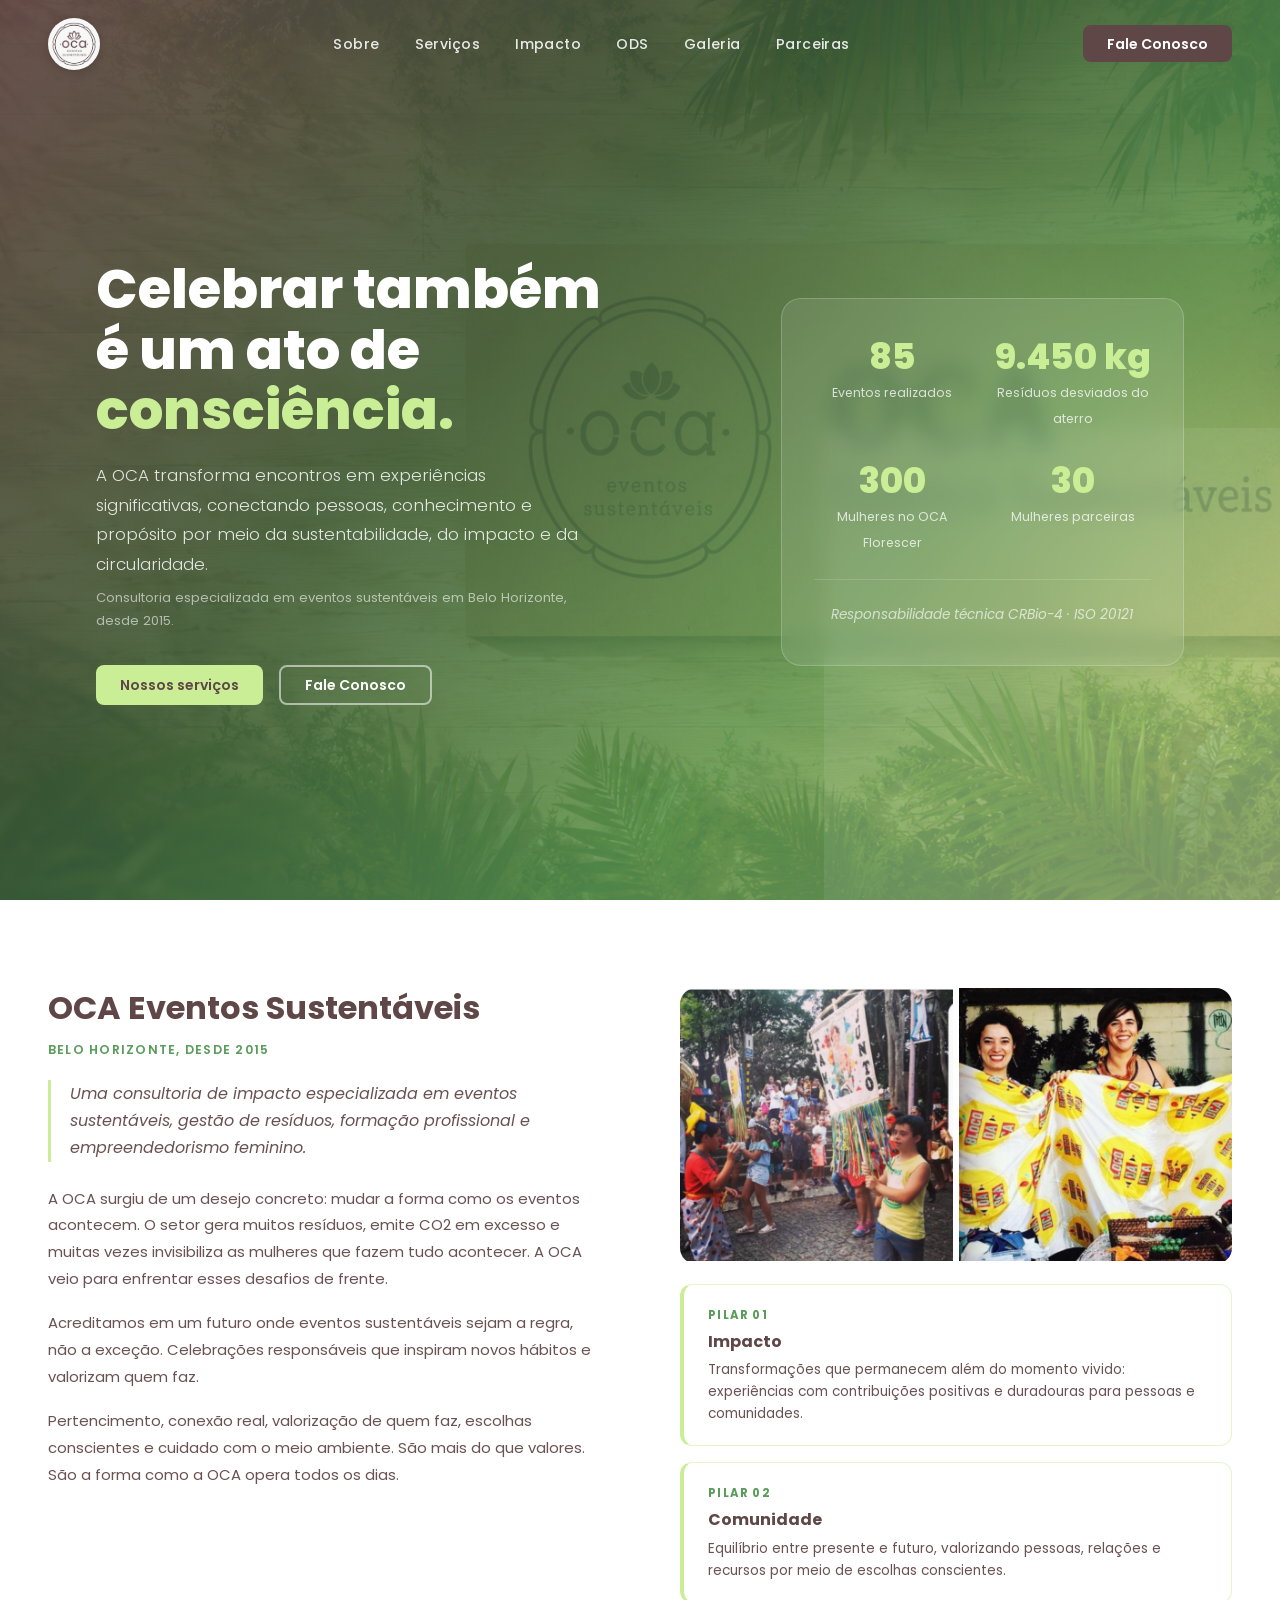
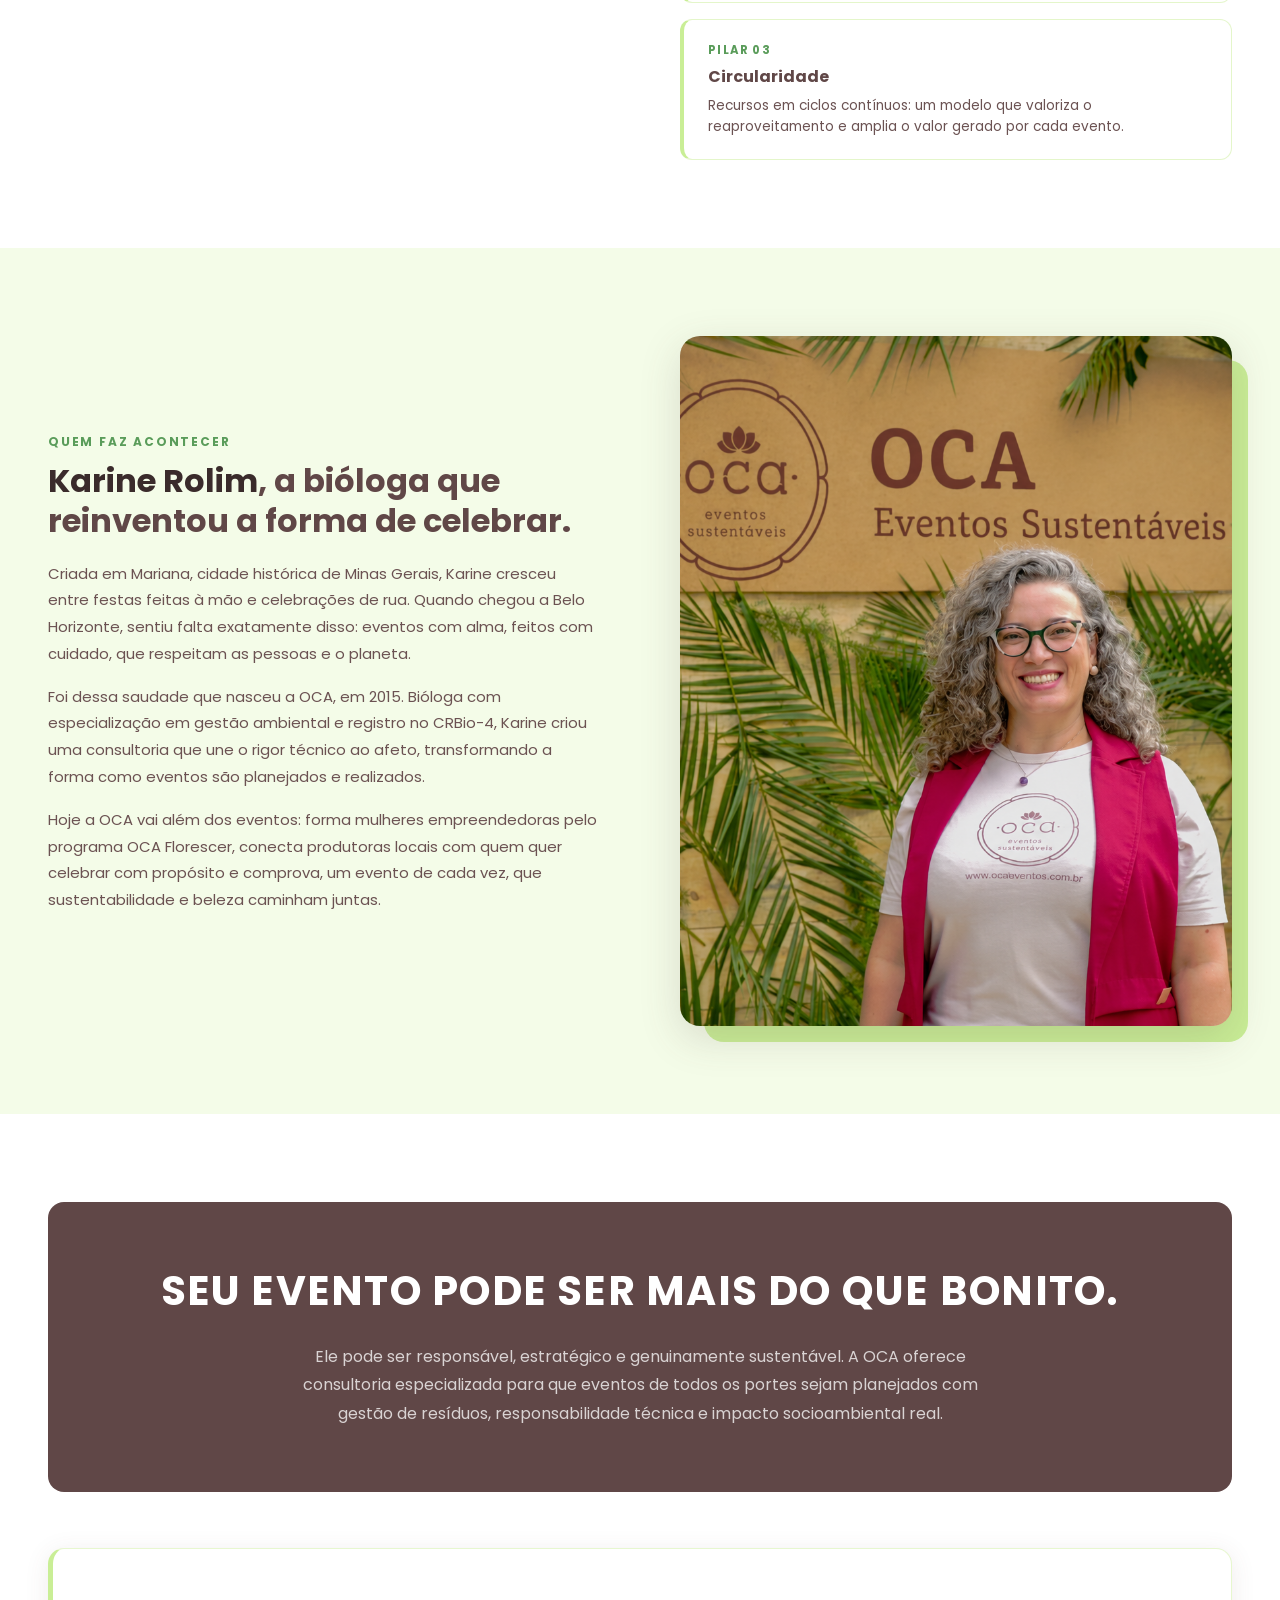
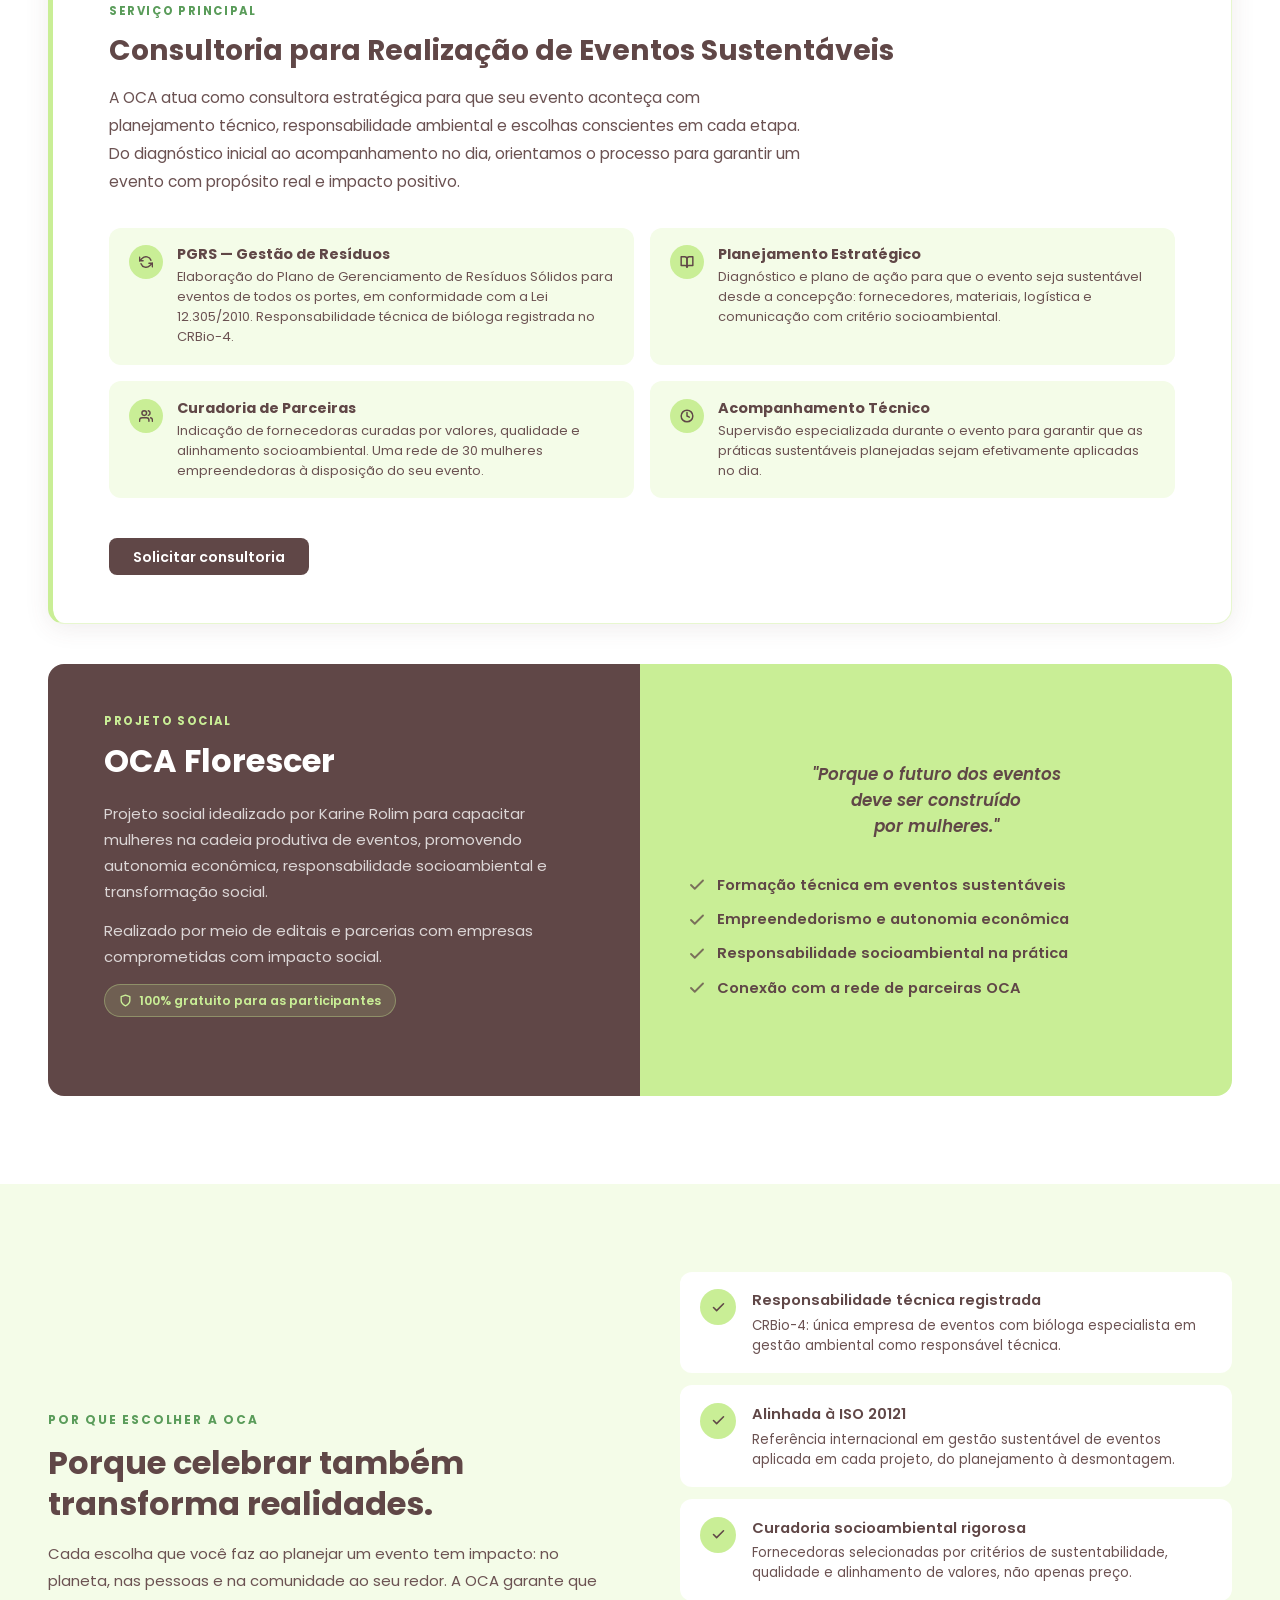
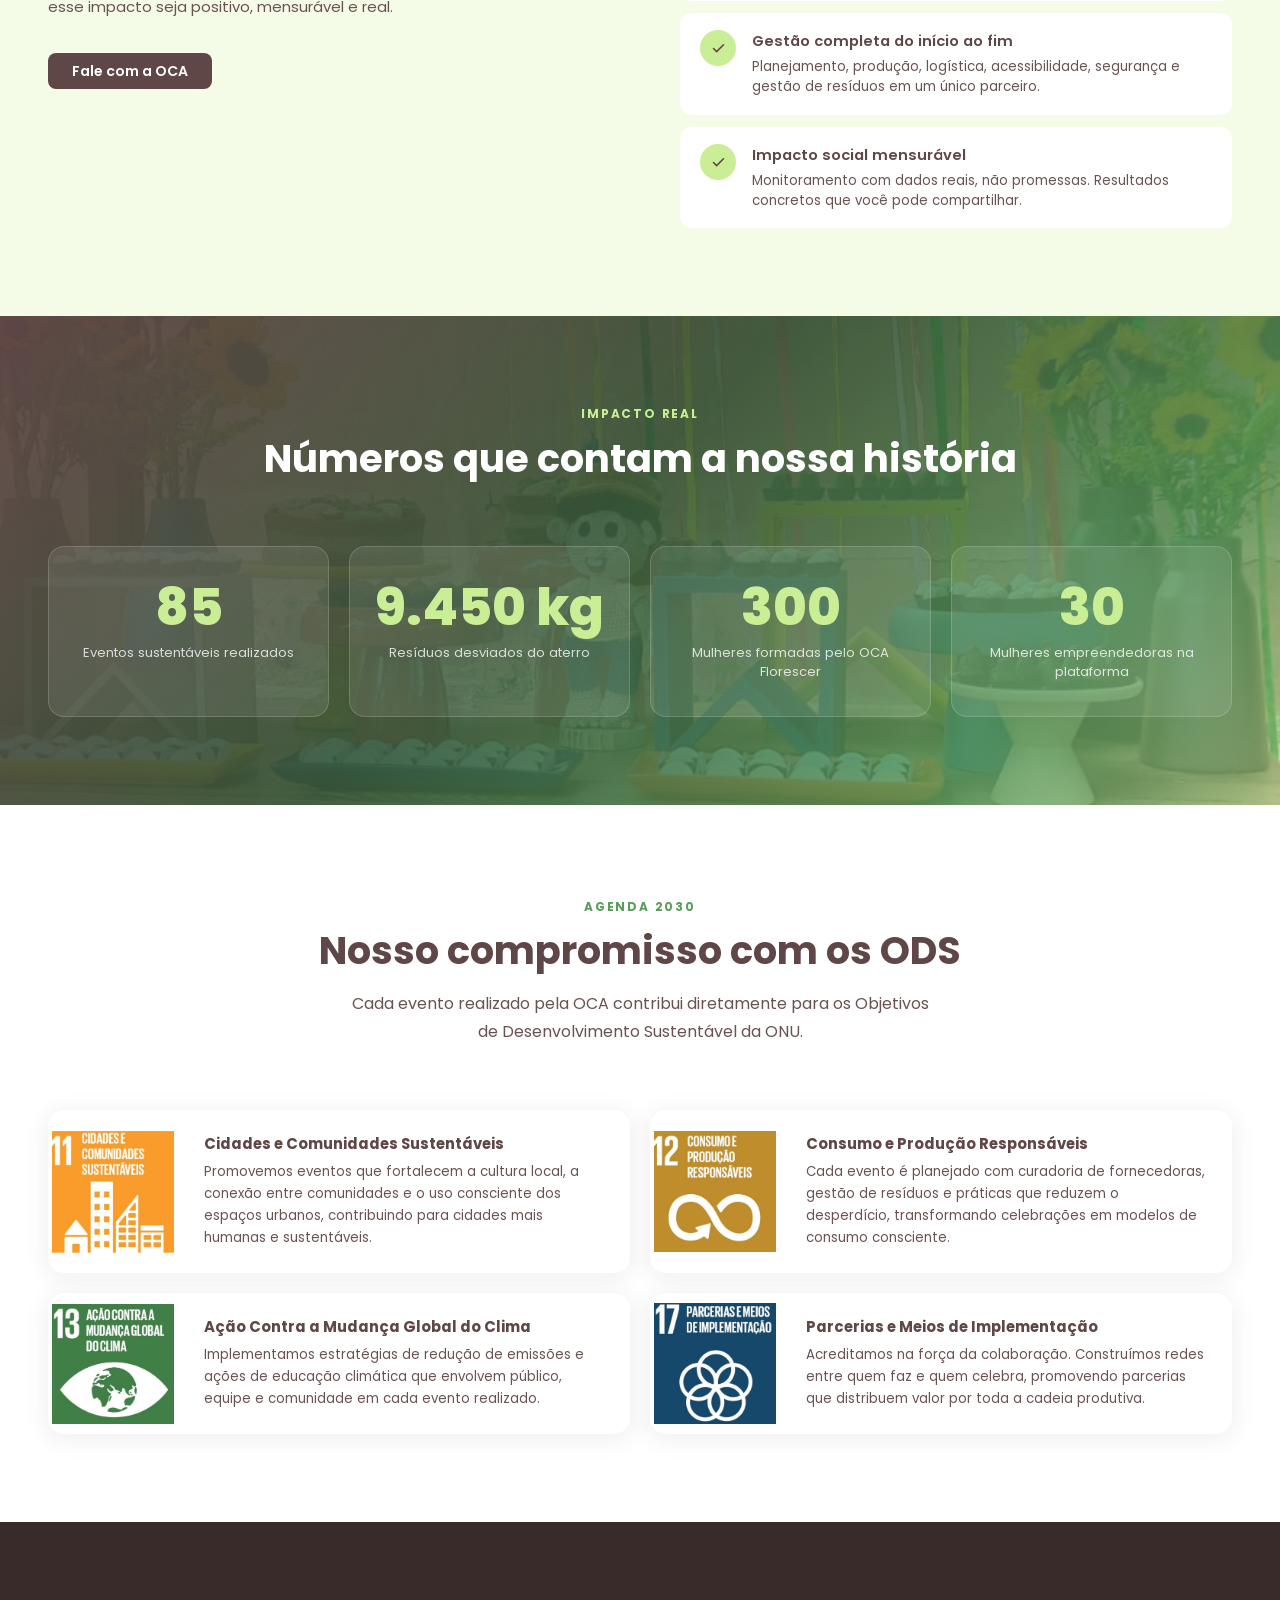
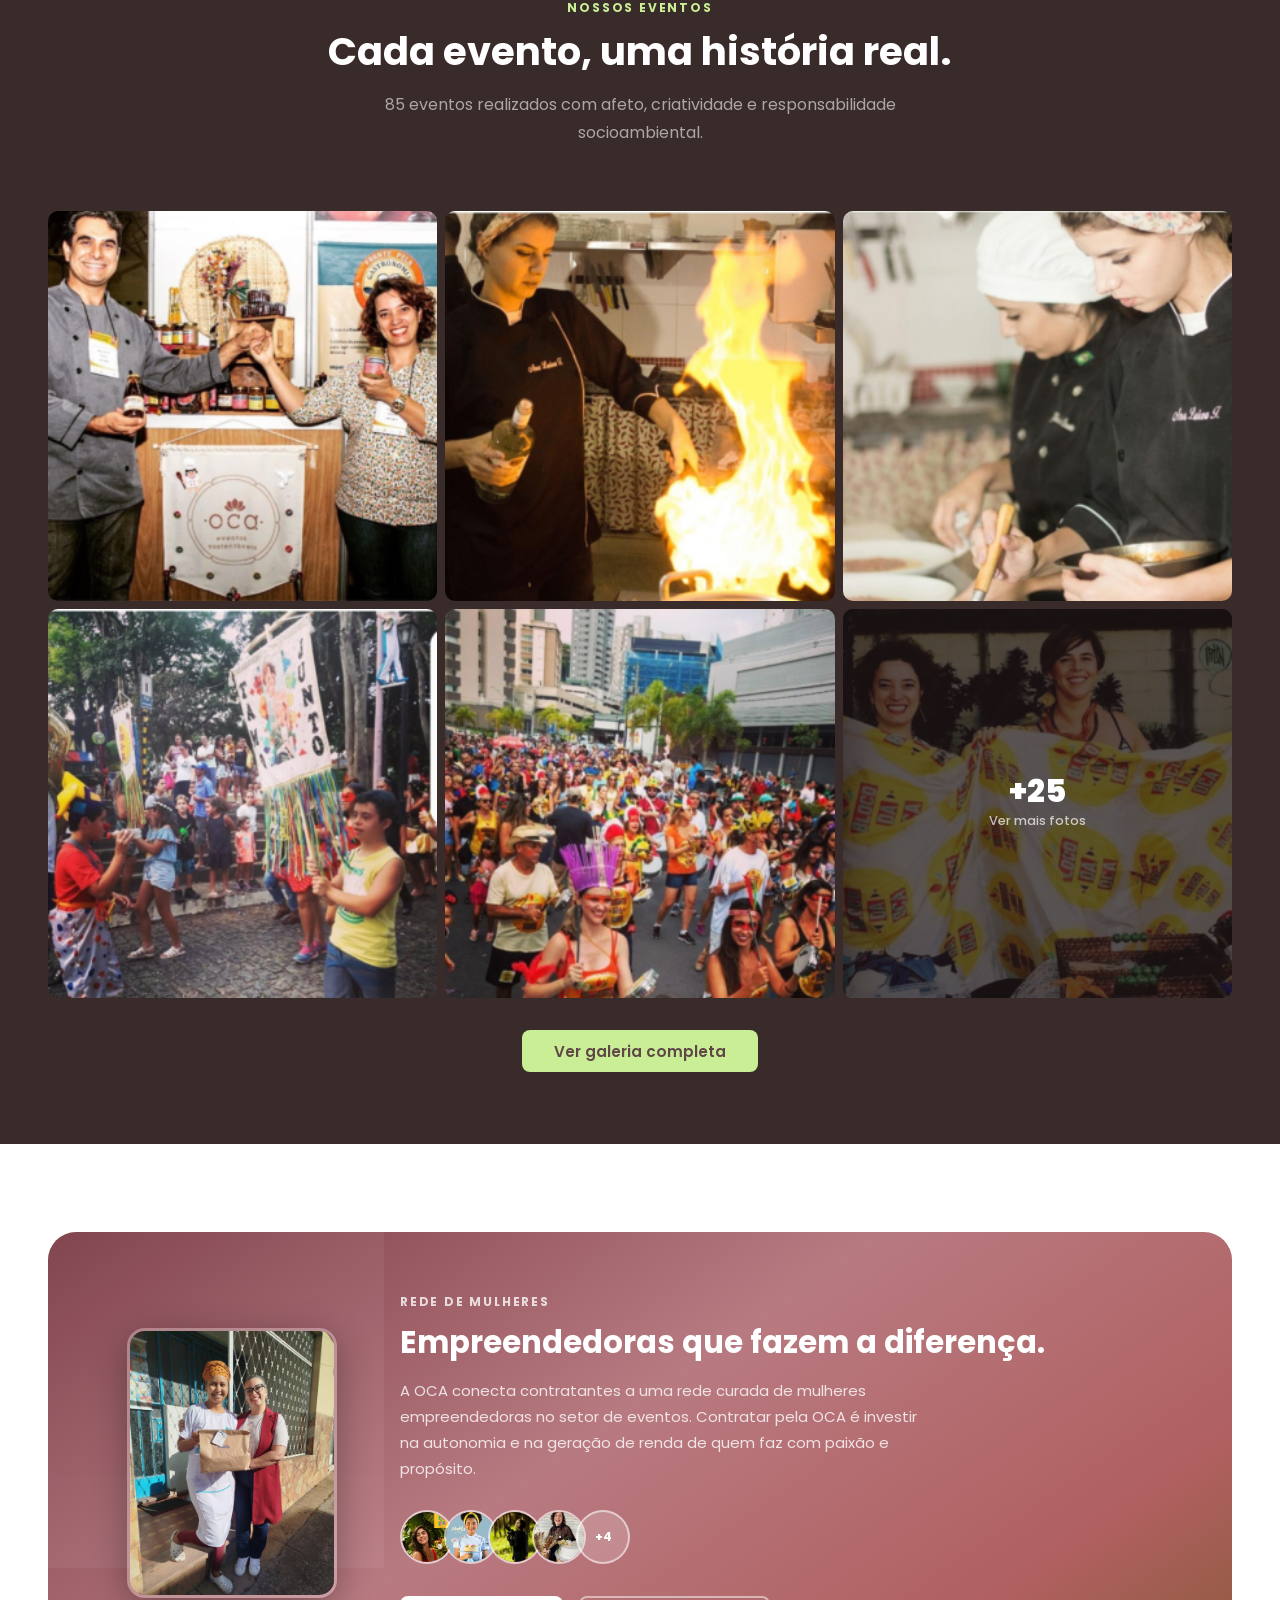
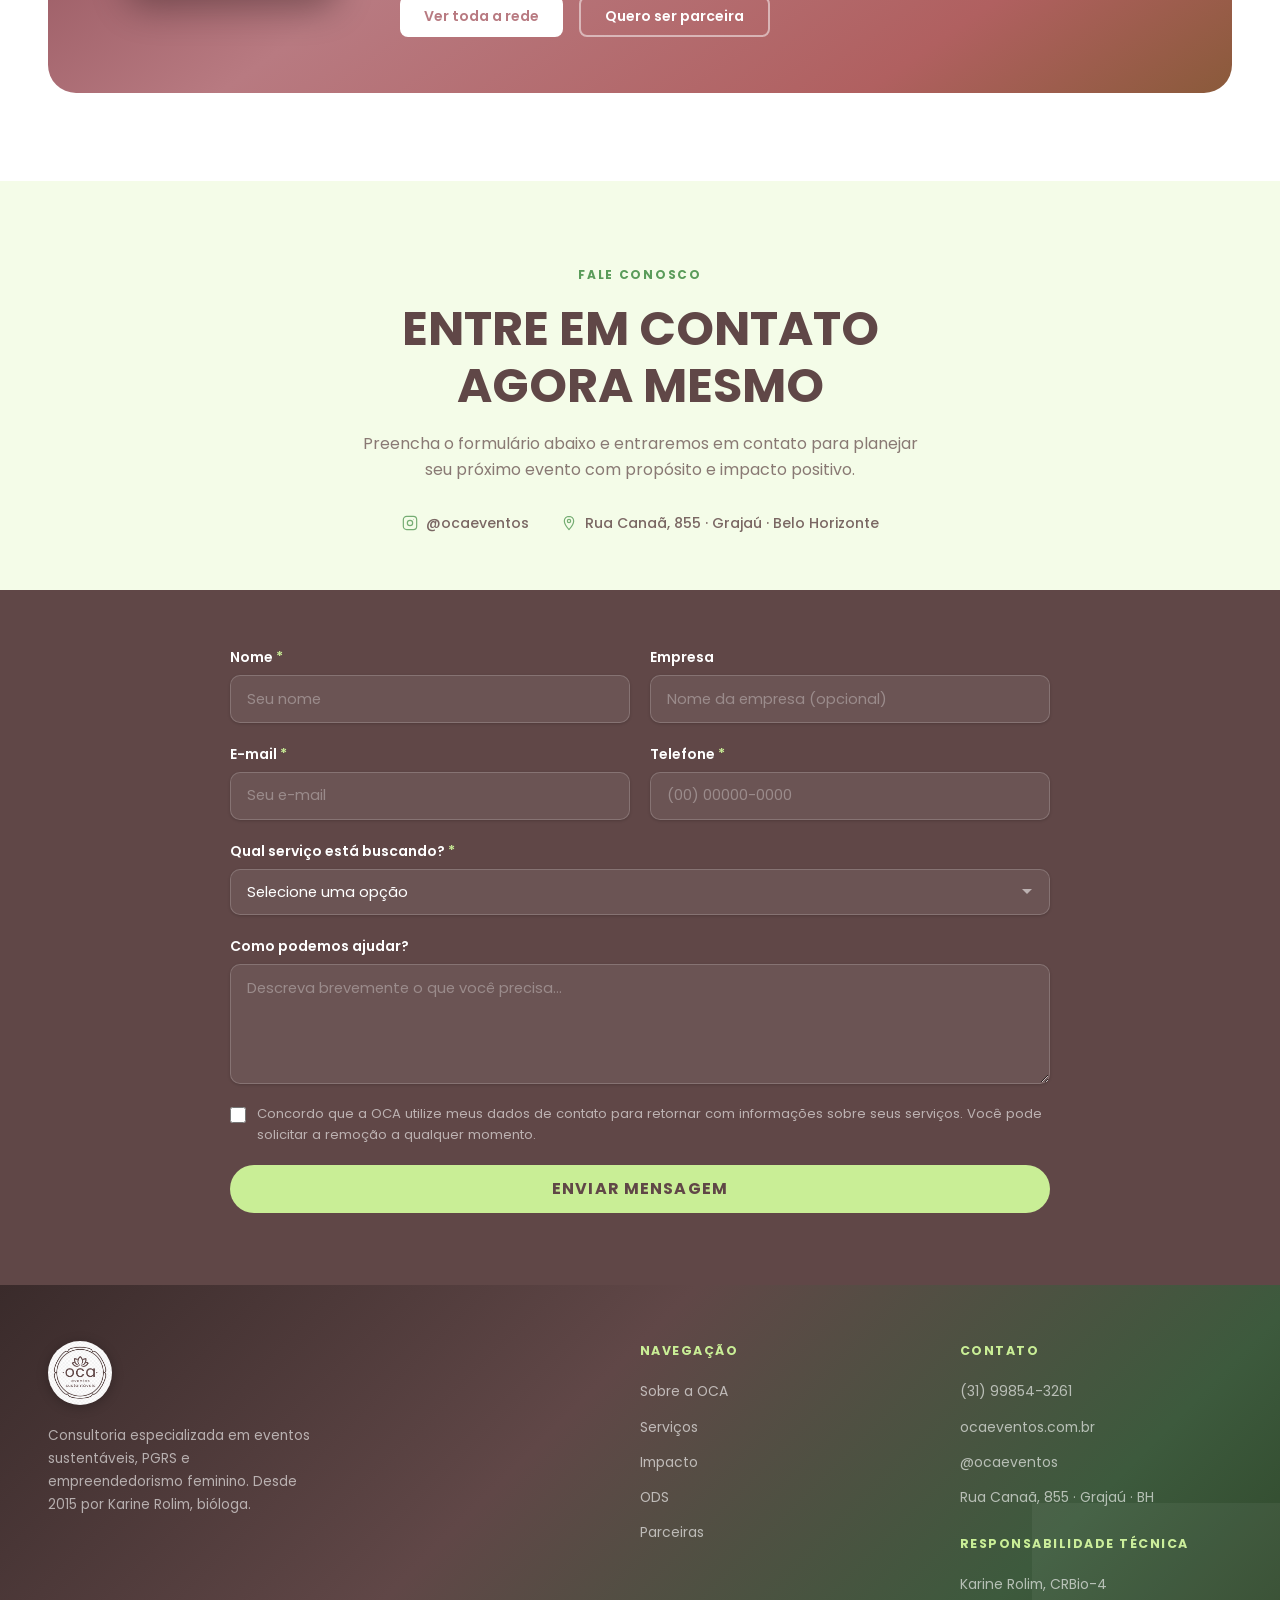
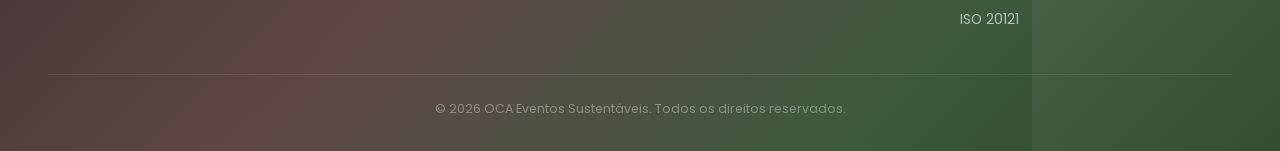
==== index.html @ 05719f76 "Reposicionamento: Karine como consultora, ajustes de conteudo e visual Hero: nova imagem de fundo. T" ====
﻿<!DOCTYPE html>
<html lang="pt-BR">
<head>
    <meta charset="UTF-8">
    <meta name="viewport" content="width=device-width, initial-scale=1.0">
    <title>OCA Eventos Sustentáveis | Celebrar com Propósito</title>
    <link rel="icon" type="image/svg+xml" href="identidade/favicon.svg">
    <meta name="description" content="A OCA Eventos Sustentáveis transforma encontros em experiências significativas, conectando pessoas, conhecimento e propósito com responsabilidade socioambiental. Desde 2015 em Belo Horizonte.">
    <meta property="og:title" content="OCA Eventos Sustentáveis">
    <meta property="og:description" content="Gestão e organização de eventos sustentáveis, PGRS e empreendedorismo feminino. Desde 2015 por Karine Rolim, bióloga.">
    <meta property="og:image" content="identidade/logo.png">
    <link rel="preconnect" href="https://fonts.googleapis.com">
    <link rel="preconnect" href="https://fonts.gstatic.com" crossorigin>
    <link href="https://fonts.googleapis.com/css2?family=Poppins:wght@300;400;500;600;700;800&display=swap" rel="stylesheet">
    <style>
        *, *::before, *::after { box-sizing: border-box; margin: 0; padding: 0; }

        :root {
            --green:      #C9EE96;
            --green-mid:  #5a9c5a;
            --green-dark: #3a5a3a;
            --brown:      #604747;
            --brown-dark: #3a2b2b;
            --rose:       #B87A81;
            --white:      #FFFFFF;
            --light-bg:   #f4fce8;
            --text:       #2d1f1f;
            --text-muted: #6b5252;
            --font:       'Poppins', sans-serif;
            --radius:     16px;
            --shadow:     0 4px 24px rgba(96, 71, 71, 0.10);
            --shadow-lg:  0 12px 40px rgba(96, 71, 71, 0.18);
            --transition: 0.3s ease;
        }

        html { scroll-behavior: smooth; }

        body {
            font-family: var(--font);
            color: var(--text);
            background: var(--white);
            line-height: 1.6;
            overflow-x: hidden;
        }

        img { max-width: 100%; display: block; }

        /* NAVBAR */
        .navbar {
            position: fixed;
            top: 0; left: 0; right: 0;
            z-index: 1000;
            display: flex;
            align-items: center;
            justify-content: space-between;
            padding: 1.1rem 3rem;
            transition: background var(--transition), box-shadow var(--transition), padding var(--transition);
        }

        .navbar.scrolled {
            background: var(--white);
            box-shadow: 0 2px 20px rgba(96, 71, 71, 0.12);
            padding: 0.75rem 3rem;
        }

        .navbar__logo {
            overflow: hidden;
            border-radius: 50%;
            width: 52px;
            height: 52px;
            flex-shrink: 0;
            box-shadow: 0 2px 12px rgba(0,0,0,0.18);
        }

        .navbar__logo img {
            height: 52px;
            width: 52px;
            object-fit: contain;
            transform: scale(1.28) translateY(2px);
            transform-origin: center center;
            display: block;
        }

        .navbar__links {
            display: flex;
            gap: 2.2rem;
            list-style: none;
        }

        .navbar__links a {
            text-decoration: none;
            font-weight: 500;
            font-size: 0.88rem;
            letter-spacing: 0.03em;
            transition: color var(--transition);
        }

        .navbar:not(.scrolled) .navbar__links a { color: rgba(255,255,255,0.88); }
        .navbar.scrolled .navbar__links a { color: var(--brown); }
        .navbar:not(.scrolled) .navbar__links a:hover { color: var(--green) !important; }
        .navbar.scrolled .navbar__links a:hover { color: var(--brown-dark) !important; }

        /* BUTTONS */
        .btn {
            display: inline-flex;
            align-items: center;
            justify-content: center;
            gap: 0.5rem;
            padding: 0.7rem 1.5rem;
            border-radius: 8px;
            font-family: var(--font);
            font-weight: 600;
            font-size: 0.88rem;
            cursor: pointer;
            text-decoration: none;
            border: none;
            transition: all var(--transition);
            line-height: 1;
            white-space: nowrap;
        }

        .btn--primary {
            background: var(--brown);
            color: var(--white);
        }
        .btn--primary:hover {
            background: #4a3535;
            transform: translateY(-2px);
            box-shadow: 0 6px 20px rgba(96, 71, 71, 0.35);
        }

        .btn--green {
            background: var(--green);
            color: var(--brown);
        }
        .btn--green:hover {
            background: #b5da80;
            transform: translateY(-2px);
            box-shadow: 0 6px 20px rgba(201, 238, 150, 0.5);
        }

        .btn--outline-white {
            background: transparent;
            color: var(--white);
            border: 2px solid rgba(255,255,255,0.55);
        }
        .btn--outline-white:hover {
            background: rgba(255,255,255,0.12);
            border-color: var(--white);
        }

        /* MOBILE MENU */
        .navbar__burger {
            display: none;
            flex-direction: column;
            gap: 5px;
            cursor: pointer;
            padding: 4px;
            background: none;
            border: none;
        }
        .navbar__burger span {
            display: block;
            width: 26px;
            height: 2px;
            border-radius: 2px;
            transition: all var(--transition);
        }
        .navbar:not(.scrolled) .navbar__burger span { background: var(--white); }
        .navbar.scrolled .navbar__burger span { background: var(--brown); }
        .navbar__burger.active span:nth-child(1) { transform: rotate(45deg) translate(5px, 5px); }
        .navbar__burger.active span:nth-child(2) { opacity: 0; width: 0; }
        .navbar__burger.active span:nth-child(3) { transform: rotate(-45deg) translate(5px, -5px); }

        .navbar__mobile {
            display: none;
            position: fixed;
            top: 70px; left: 0; right: 0;
            background: var(--white);
            padding: 1.5rem 2rem 2rem;
            box-shadow: 0 8px 30px rgba(0,0,0,0.1);
            flex-direction: column;
            gap: 0;
            z-index: 999;
        }
        .navbar__mobile.open { display: flex; }
        .navbar__mobile a {
            text-decoration: none;
            color: var(--brown);
            font-weight: 500;
            font-size: 1rem;
            padding: 0.9rem 0;
            border-bottom: 1px solid rgba(96,71,71,0.08);
        }
        .navbar__mobile .btn { margin-top: 1rem; text-align: center; justify-content: center; }
        .navbar__mobile .btn--primary { color: var(--white); }

        /* HERO */
        #home {
            min-height: 100vh;
            background: #604747 url("identidade/fundo site.png") center/cover no-repeat;
            display: flex;
            align-items: center;
            position: relative;
            overflow: hidden;
        }

        #home::before {
            content: '';
            position: absolute;
            inset: 0;
            background: linear-gradient(135deg, rgba(96,71,71,0.94) 0%, rgba(58,90,58,0.88) 38%, rgba(90,156,90,0.80) 68%, rgba(201,238,150,0.60) 100%);
            z-index: 0;
        }

        #home::after {
            content: '';
            position: absolute;
            bottom: -3rem;
            right: -4rem;
            width: 520px;
            height: 520px;
            background: url("identidade/lotus.png") center/contain no-repeat;
            filter: brightness(10);
            opacity: 0.07;
            z-index: 1;
            pointer-events: none;
        }

        .hero__inner {
            position: relative;
            z-index: 2;
            max-width: 1200px;
            margin: 0 auto;
            padding: 9rem 3rem 5rem;
            display: grid;
            grid-template-columns: 1.2fr 0.8fr;
            gap: 5rem;
            align-items: center;
            width: 100%;
        }

        .hero__text h1 {
            font-size: clamp(2.2rem, 4.5vw, 3.4rem);
            font-weight: 800;
            color: var(--white);
            line-height: 1.12;
            margin-bottom: 1.25rem;
        }

        .hero__text h1 em {
            color: var(--green);
            font-style: normal;
            display: inline-block;
        }

        .hero__text > p {
            font-size: 1.05rem;
            color: rgba(255,255,255,0.84);
            margin-bottom: 0.5rem;
            font-weight: 300;
            line-height: 1.75;
            max-width: 500px;
        }

        .hero__text .hero__desde {
            font-size: 0.82rem;
            color: rgba(255,255,255,0.58);
            margin-bottom: 2rem;
            font-weight: 400;
        }

        .hero__buttons {
            display: flex;
            gap: 1rem;
            flex-wrap: wrap;
        }

        .hero__card {
            background: rgba(255,255,255,0.10);
            border: 1px solid rgba(255,255,255,0.20);
            border-radius: 20px;
            padding: 2.5rem 2rem;
            backdrop-filter: blur(10px);
        }

        .hero__stats {
            display: grid;
            grid-template-columns: 1fr 1fr;
            gap: 2rem 1.5rem;
        }

        .hero__stat { text-align: center; }
        .hero__stat strong {
            display: block;
            font-size: 2.2rem;
            font-weight: 800;
            color: var(--green);
            line-height: 1;
            margin-bottom: 0.35rem;
        }
        .hero__stat span {
            font-size: 0.78rem;
            color: rgba(255,255,255,0.75);
            font-weight: 400;
            line-height: 1.4;
        }

        .hero__divider {
            border: none;
            border-top: 1px solid rgba(255,255,255,0.15);
            margin: 1.5rem 0;
        }

        .hero__tagline {
            font-size: 0.85rem;
            color: rgba(255,255,255,0.65);
            text-align: center;
            font-style: italic;
        }

        /* HERO — animação de entrada */
        @keyframes wordReveal {
            from { filter: blur(10px); opacity: 0; transform: translateY(18px); }
            to   { filter: blur(0);   opacity: 1; transform: translateY(0);    }
        }
        @keyframes heroFadeUp {
            from { opacity: 0; transform: translateY(14px); }
            to   { opacity: 1; transform: translateY(0);    }
        }

        .hw {
            display: inline-block;
            animation: wordReveal 0.55s cubic-bezier(0.16, 1, 0.3, 1) both;
            animation-delay: calc(var(--d, 0) * 0.13s);
        }

        .hero__text > p      { animation: heroFadeUp 0.6s ease both; }
        .hero__text > p:nth-of-type(1) { animation-delay: 1.1s; }
        .hero__text > p:nth-of-type(2) { animation-delay: 1.22s; }
        .hero__buttons       { animation: heroFadeUp 0.6s ease both; animation-delay: 1.38s; }
        .hero__card          { animation: heroFadeUp 0.7s ease both; animation-delay: 0.45s; }

        /* Word cycle */
        .word-cycle {
            position: relative;
            overflow: hidden;
            vertical-align: bottom;
            transition: width 0.4s cubic-bezier(0.16, 1, 0.3, 1);
        }
        .wc-sizer {
            display: inline-block;
            visibility: hidden;
            white-space: nowrap;
            pointer-events: none;
        }
        .wc-word {
            position: absolute;
            top: 0; left: 0;
            white-space: nowrap;
            transform: translateY(110%);
            opacity: 0;
            will-change: transform, opacity;
            transition: transform 0.35s cubic-bezier(0.16, 1, 0.3, 1),
                        opacity 0.25s ease;
        }
        .wc-word.is-active {
            transform: translateY(0);
            opacity: 1;
        }
        .wc-word.is-exit {
            transform: translateY(-110%);
            opacity: 0;
        }

        @media (prefers-reduced-motion: reduce) {
            .hw, .hero__text > p, .hero__buttons, .hero__card {
                animation: none; opacity: 1; filter: none; transform: none;
            }
            .wc-word { transition: none; }
        }

        /* SECTION BASE */
        section { padding: 5.5rem 3rem; }

        .container {
            max-width: 1200px;
            margin: 0 auto;
        }

        .section__header {
            text-align: center;
            margin-bottom: 4rem;
        }

        .section__eyebrow {
            display: inline-block;
            font-size: 0.75rem;
            font-weight: 700;
            letter-spacing: 0.15em;
            text-transform: uppercase;
            color: var(--green-mid);
            margin-bottom: 0.75rem;
        }

        .section__title {
            font-size: clamp(1.75rem, 3vw, 2.5rem);
            font-weight: 700;
            color: var(--brown);
            line-height: 1.2;
            margin-bottom: 1rem;
        }

        .section__subtitle {
            font-size: 1rem;
            color: var(--text-muted);
            max-width: 580px;
            margin: 0 auto;
            line-height: 1.75;
        }

        /* SOBRE */
        #sobre { background: var(--white); }

        .sobre__grid {
            display: grid;
            grid-template-columns: 1fr 1fr;
            gap: 5rem;
            align-items: start;
        }

        .sobre__text h2 {
            font-size: clamp(1.6rem, 2.5vw, 2rem);
            font-weight: 700;
            color: var(--brown);
            margin-bottom: 0.5rem;
            line-height: 1.25;
        }

        .sobre__text .desde {
            display: inline-block;
            font-size: 0.78rem;
            font-weight: 600;
            letter-spacing: 0.1em;
            text-transform: uppercase;
            color: var(--green-mid);
            margin-bottom: 1.25rem;
        }

        .sobre__text .tagline {
            font-size: 1rem;
            font-style: italic;
            color: var(--text-muted);
            margin-bottom: 1.5rem;
            padding-left: 1.2rem;
            border-left: 3px solid var(--green);
            line-height: 1.7;
        }

        .sobre__text p {
            font-size: 0.93rem;
            color: var(--text-muted);
            line-height: 1.8;
            margin-bottom: 1.1rem;
        }

        .sobre__text p:last-child { margin-bottom: 0; }

        .sobre__right {
            display: flex;
            flex-direction: column;
            gap: 1.25rem;
        }

        .sobre__mosaic {
            display: grid;
            grid-template-columns: 1fr 1fr;
            grid-template-rows: 1fr 1fr;
            gap: 6px;
            border-radius: var(--radius);
            overflow: hidden;
            aspect-ratio: 2 / 1;
        }

        .sobre__mosaic img {
            width: 100%;
            height: 100%;
            object-fit: cover;
            display: block;
            transition: transform 0.4s ease;
        }

        .sobre__mosaic img:hover { transform: scale(1.06); }

        .pillars {
            display: flex;
            flex-direction: column;
            gap: 1rem;
        }

        .pillar {
            border: 1px solid rgba(201, 238, 150, 0.5);
            border-left: 4px solid var(--green);
            border-radius: 12px;
            padding: 1.3rem 1.5rem;
            transition: all var(--transition);
            background: var(--white);
        }

        .pillar:hover {
            border-left-color: var(--brown);
            box-shadow: var(--shadow);
            transform: translateX(6px);
        }

        .pillar__label {
            font-size: 0.72rem;
            font-weight: 700;
            letter-spacing: 0.12em;
            text-transform: uppercase;
            color: var(--green-mid);
            margin-bottom: 0.3rem;
        }

        .pillar h4 {
            font-size: 1rem;
            font-weight: 700;
            color: var(--brown);
            margin-bottom: 0.3rem;
        }

        .pillar p {
            font-size: 0.85rem;
            color: var(--text-muted);
            line-height: 1.6;
            margin: 0;
        }

        /* KARINE */
        #karine { background: var(--light-bg); }

        .karine__grid {
            display: grid;
            grid-template-columns: 1fr 1fr;
            gap: 5rem;
            align-items: center;
        }

        .karine__text .section__eyebrow { display: block; text-align: left; margin-bottom: 0.6rem; }

        .karine__text h2 {
            font-size: clamp(1.6rem, 2.5vw, 2rem);
            font-weight: 700;
            color: var(--brown);
            margin-bottom: 1.25rem;
            line-height: 1.25;
        }

        /* Nome animado */
        .karine-name {
            position: relative;
            display: inline-block;
            color: var(--brown-dark);
            white-space: nowrap;
        }
        .karine-name__underline {
            position: absolute;
            bottom: -6px;
            left: 0;
            width: 100%;
            height: 16px;
            color: var(--green-mid);
            overflow: visible;
            pointer-events: none;
        }
        .karine-name__path {
            stroke-dasharray: 320;
            stroke-dashoffset: 320;
            transition: stroke-dashoffset 2.2s ease-in-out;
        }
        .karine-name__path.is-drawn {
            stroke-dashoffset: 0;
        }
        @supports (d: path("M0,0")) {
            .karine-name:hover .karine-name__path {
                d: path("M 0,10 Q 75,20 150,10 Q 225,0 300,10");
                transition: stroke-dashoffset 1.5s ease-in-out, d 0.7s ease;
            }
        }

        .karine__text p {
            font-size: 0.93rem;
            color: var(--text-muted);
            line-height: 1.8;
            margin-bottom: 1rem;
        }

        .karine__badges {
            display: flex;
            flex-wrap: wrap;
            gap: 0.5rem;
            margin-top: 1.5rem;
        }

        .karine__badge {
            background: var(--white);
            border: 1px solid rgba(96,71,71,0.15);
            color: var(--brown);
            padding: 0.4rem 1rem;
            border-radius: 50px;
            font-size: 0.8rem;
            font-weight: 600;
        }

        .karine__photo-wrap {
            position: relative;
        }

        .karine__photo-wrap::before {
            content: '';
            position: absolute;
            top: 1.5rem;
            left: 1.5rem;
            right: -1rem;
            bottom: -1rem;
            background: var(--green);
            border-radius: 20px;
            z-index: 0;
        }

        .karine__photo-wrap img {
            position: relative;
            z-index: 1;
            border-radius: 20px;
            width: 100%;
            object-fit: cover;
            aspect-ratio: 4/5;
            box-shadow: var(--shadow-lg);
        }

        /* SERVIÇOS */
        #servicos { background: var(--white); }

        .servicos__challenge {
            background: var(--brown);
            border-radius: var(--radius);
            padding: 4rem 3.5rem;
            text-align: center;
            margin-bottom: 3.5rem;
        }
        .servicos__challenge h2 {
            font-size: clamp(1.8rem, 3.2vw, 2.6rem);
            font-weight: 700;
            color: var(--white);
            text-transform: uppercase;
            letter-spacing: 0.03em;
            line-height: 1.2;
            margin-bottom: 1.75rem;
        }
        .servicos__challenge p {
            font-size: 1rem;
            color: rgba(255,255,255,0.76);
            line-height: 1.78;
            max-width: 700px;
            margin: 0 auto 1rem;
        }
        .servicos__challenge p:last-child { margin-bottom: 0; }

        .cards-grid {
            display: grid;
            grid-template-columns: repeat(3, 1fr);
            gap: 1.5rem;
        }

        .card {
            background: var(--white);
            border-radius: var(--radius);
            box-shadow: var(--shadow);
            display: flex;
            flex-direction: column;
            transition: all var(--transition);
            overflow: hidden;
        }

        .card:hover {
            transform: translateY(-10px);
            box-shadow: var(--shadow-lg);
        }

        /* Wrapper da imagem com overlay */
        .card__img-wrap {
            position: relative;
            height: 200px;
            overflow: hidden;
            flex-shrink: 0;
        }

        .card__img-wrap::after {
            content: '';
            position: absolute;
            inset: 0;
            background: rgba(96,71,71,0.42);
            transition: opacity 0.55s ease;
            pointer-events: none;
            z-index: 1;
        }

        .card:hover .card__img-wrap::after { opacity: 0; }

        .card__img {
            width: 100%;
            height: 200px;
            object-fit: cover;
            display: block;
            flex-shrink: 0;
            filter: grayscale(10%);
            transition: transform 0.55s ease, filter 0.55s ease;
        }

        .card__img-wrap .card__img { height: 100%; }

        .card:hover .card__img { transform: scale(1.06); filter: grayscale(0%); }

        .card__body {
            padding: 1.75rem 2rem 2rem;
            display: flex;
            flex-direction: column;
            flex: 1;
        }

        .card__icon {
            width: 52px;
            height: 52px;
            background: var(--light-bg);
            border-radius: 50%;
            display: flex;
            align-items: center;
            justify-content: center;
            margin-bottom: 1.25rem;
        }

        .card__icon svg {
            width: 24px;
            height: 24px;
            stroke: var(--brown);
            fill: none;
        }

        .card h3 {
            font-size: 1.05rem;
            font-weight: 700;
            color: var(--brown);
            margin-bottom: 0.75rem;
            line-height: 1.3;
        }

        .card p {
            font-size: 0.88rem;
            color: var(--text-muted);
            line-height: 1.7;
            flex: 1;
            margin-bottom: 1.5rem;
        }

        /* OCA Florescer featured */
        .florescer-featured {
            margin-top: 2.25rem;
            border-radius: var(--radius);
            overflow: hidden;
            display: grid;
            grid-template-columns: 1fr 1fr;
        }

        .florescer-featured__text {
            background: var(--brown);
            padding: 3rem 3.5rem;
            display: flex;
            flex-direction: column;
            justify-content: center;
        }

        .florescer-featured__eyebrow {
            font-size: 0.72rem;
            font-weight: 700;
            letter-spacing: 0.14em;
            text-transform: uppercase;
            color: var(--green);
            margin-bottom: 0.75rem;
            display: block;
        }

        .florescer-featured__title {
            font-size: clamp(1.7rem, 2.5vw, 2.4rem);
            font-weight: 700;
            color: var(--white);
            line-height: 1.2;
            margin-bottom: 1.25rem;
        }

        .florescer-featured__desc {
            font-size: 0.93rem;
            color: rgba(255,255,255,0.78);
            line-height: 1.75;
            margin-bottom: 0.85rem;
        }

        .florescer-featured__badge {
            display: inline-flex;
            align-items: center;
            gap: 0.4rem;
            background: rgba(201,238,150,0.14);
            border: 1px solid rgba(201,238,150,0.35);
            color: var(--green);
            font-size: 0.78rem;
            font-weight: 600;
            padding: 0.35rem 0.9rem;
            border-radius: 50px;
            margin-bottom: 1.9rem;
            width: fit-content;
        }

        .florescer-featured__visual {
            background: var(--green);
            padding: 3rem;
            display: flex;
            flex-direction: column;
            align-items: center;
            justify-content: center;
            gap: 0;
        }

        .florescer-featured__quote {
            font-size: 1.05rem;
            font-weight: 600;
            color: var(--brown);
            line-height: 1.55;
            text-align: center;
            margin-bottom: 2.25rem;
            font-style: italic;
        }

        .florescer-stats-row {
            display: flex;
            align-items: center;
            gap: 2rem;
            width: 100%;
            justify-content: center;
        }

        .florescer-stat {
            text-align: center;
        }

        .florescer-stat__number {
            font-size: 2.8rem;
            font-weight: 700;
            color: var(--brown);
            line-height: 1;
        }

        .florescer-stat__label {
            font-size: 0.78rem;
            font-weight: 600;
            color: rgba(96,71,71,0.72);
            margin-top: 0.3rem;
            max-width: 110px;
        }

        .florescer-divider {
            width: 1px;
            height: 52px;
            background: rgba(96,71,71,0.22);
            flex-shrink: 0;
        }

        .florescer-list {
            list-style: none;
            display: flex;
            flex-direction: column;
            gap: 0.85rem;
            width: 100%;
        }

        .florescer-list__item {
            display: flex;
            align-items: center;
            gap: 0.7rem;
            font-size: 0.92rem;
            font-weight: 600;
            color: var(--brown);
            line-height: 1.4;
        }

        .florescer-list__item svg {
            flex-shrink: 0;
            color: var(--brown);
            opacity: 0.75;
        }

        @media (max-width: 860px) {
            .florescer-featured { grid-template-columns: 1fr; }
            .florescer-featured__text { padding: 2.5rem 2rem; }
            .florescer-featured__visual { padding: 2.5rem 2rem; }
        }

        .card .btn {
            align-self: flex-start;
            font-size: 0.83rem;
            padding: 0.6rem 1.2rem;
        }

        /* DIFERENCIAIS */
        #diferenciais { background: var(--light-bg); }

        .diferenciais__grid {
            display: grid;
            grid-template-columns: 1fr 1fr;
            gap: 5rem;
            align-items: center;
        }

        .diferenciais__text .section__eyebrow { display: block; text-align: left; }

        .diferenciais__text h2 {
            font-size: clamp(1.6rem, 2.5vw, 2rem);
            font-weight: 700;
            color: var(--brown);
            margin-bottom: 1rem;
            line-height: 1.3;
        }

        .diferenciais__text p {
            font-size: 0.93rem;
            color: var(--text-muted);
            line-height: 1.8;
            margin-bottom: 2rem;
        }

        .dif-list {
            display: flex;
            flex-direction: column;
            gap: 0.75rem;
        }

        .dif-item {
            display: flex;
            align-items: flex-start;
            gap: 1rem;
            padding: 1.1rem 1.25rem;
            border-radius: 12px;
            background: var(--white);
            transition: background var(--transition), box-shadow var(--transition);
        }

        .dif-item:hover { box-shadow: var(--shadow); }

        .dif-item__icon {
            width: 36px;
            height: 36px;
            background: var(--green);
            border-radius: 50%;
            display: flex;
            align-items: center;
            justify-content: center;
            flex-shrink: 0;
        }

        .dif-item__icon svg {
            width: 15px;
            height: 15px;
            stroke: var(--brown);
            fill: none;
        }

        .dif-item h4 {
            font-size: 0.92rem;
            font-weight: 600;
            color: var(--brown);
            margin-bottom: 0.2rem;
        }

        .dif-item p {
            font-size: 0.83rem;
            color: var(--text-muted);
            line-height: 1.5;
            margin: 0;
        }

        /* IMPACTO */
        #impacto {
            background: #604747 url("identidade/fotos/WhatsApp Image 2026-06-08 at 11.35.39.jpeg") center/cover no-repeat;
            position: relative;
        }

        #impacto::before {
            content: '';
            position: absolute;
            inset: 0;
            background: linear-gradient(135deg, rgba(96,71,71,0.96) 0%, rgba(58,90,58,0.90) 45%, rgba(90,156,90,0.82) 80%, rgba(201,238,150,0.60) 100%);
        }

        #impacto .container { position: relative; z-index: 1; }

        #impacto .section__eyebrow { color: var(--green); display: block; text-align: center; }
        #impacto .section__title { color: var(--white); }

        .stats-grid {
            display: grid;
            grid-template-columns: repeat(4, 1fr);
            gap: 1.25rem;
        }

        .stat-box {
            text-align: center;
            padding: 2.2rem 1.5rem;
            background: rgba(255,255,255,0.09);
            border: 1px solid rgba(255,255,255,0.16);
            border-radius: var(--radius);
            transition: background var(--transition);
        }

        .stat-box:hover { background: rgba(255,255,255,0.14); }

        .stat-box__number {
            display: block;
            font-size: clamp(2.4rem, 4vw, 3.4rem);
            font-weight: 800;
            color: var(--green);
            line-height: 1;
            margin-bottom: 0.6rem;
            font-variant-numeric: tabular-nums;
        }

        .stat-box__label {
            font-size: 0.82rem;
            color: rgba(255,255,255,0.78);
            line-height: 1.45;
        }

        /* ODS */
        #ods { background: var(--white); }

        .ods-grid {
            display: grid;
            grid-template-columns: repeat(2, 1fr);
            gap: 1.25rem;
        }

        .ods-card {
            display: flex;
            border-radius: var(--radius);
            overflow: hidden;
            background: var(--white);
            box-shadow: var(--shadow);
            transition: all var(--transition);
        }

        .ods-card:hover {
            transform: translateY(-5px);
            box-shadow: var(--shadow-lg);
        }

        .ods-img-wrap {
            width: 130px;
            min-width: 130px;
            flex-shrink: 0;
            display: flex;
            align-items: center;
            justify-content: center;
            padding: 4px;
        }

        .ods-img-wrap img {
            width: 122px;
            height: 122px;
            object-fit: contain;
            display: block;
            flex-shrink: 0;
        }

        .ods-badge {
            width: 120px;
            flex-shrink: 0;
            display: flex;
            flex-direction: column;
            align-items: center;
            justify-content: center;
            padding: 1.5rem 0.5rem;
            color: white;
            background: #19486A;
        }

        .ods-badge__label {
            font-size: 0.65rem;
            font-weight: 700;
            letter-spacing: 0.08em;
            text-transform: uppercase;
            opacity: 0.85;
            margin-bottom: 0.2rem;
        }

        .ods-badge__num {
            font-size: 2.8rem;
            font-weight: 800;
            line-height: 1;
        }

        .ods-body {
            padding: 1.5rem 1.6rem;
        }

        .ods-body h4 {
            font-size: 0.93rem;
            font-weight: 700;
            color: var(--brown);
            margin-bottom: 0.5rem;
            line-height: 1.3;
        }

        .ods-body p {
            font-size: 0.83rem;
            color: var(--text-muted);
            line-height: 1.65;
            margin: 0;
        }

        /* PARCEIRAS */
        #parceiras { background: var(--light-bg); }

        .parceiras__intro {
            text-align: center;
            max-width: 660px;
            margin: 0 auto 3rem;
        }

        .parceiras__intro h2 {
            font-size: clamp(1.6rem, 2.5vw, 2rem);
            font-weight: 700;
            color: var(--brown);
            margin-bottom: 0.85rem;
            line-height: 1.3;
        }

        .parceiras__intro p {
            font-size: 0.93rem;
            color: var(--text-muted);
            line-height: 1.8;
        }

        .partner-grid {
            display: grid;
            grid-template-columns: repeat(3, 1fr);
            gap: 1.75rem;
            margin-bottom: 3.5rem;
        }

        .partner-card {
            background: var(--white);
            border-radius: 20px;
            overflow: hidden;
            box-shadow: 0 4px 20px rgba(96,71,71,0.10);
            transition: transform 0.3s ease, box-shadow 0.3s ease;
            display: flex;
            flex-direction: column;
        }

        .partner-card:hover {
            transform: translateY(-5px);
            box-shadow: 0 8px 32px rgba(96,71,71,0.18);
        }

        .partner-card__photo {
            position: relative;
            height: 240px;
            overflow: hidden;
        }

        .partner-card__photo img {
            width: 100%;
            height: 100%;
            object-fit: cover;
            display: block;
            transition: transform 0.4s ease;
        }

        .partner-card:hover .partner-card__photo img { transform: scale(1.05); }

        .partner-card__cat {
            position: absolute;
            bottom: 12px;
            left: 12px;
            background: var(--rose);
            color: var(--white);
            font-size: 0.68rem;
            font-weight: 600;
            padding: 0.28rem 0.7rem;
            border-radius: 50px;
            letter-spacing: 0.01em;
        }

        .partner-card__body {
            padding: 1.25rem 1.5rem 1.5rem;
            display: flex;
            flex-direction: column;
            flex: 1;
        }

        .partner-card__name {
            font-size: 1.08rem;
            font-weight: 700;
            color: var(--rose);
            margin-bottom: 0.45rem;
        }

        .partner-card__desc {
            font-size: 0.86rem;
            color: var(--text-muted);
            line-height: 1.65;
            flex: 1;
            margin-bottom: 1.2rem;
            display: -webkit-box;
            -webkit-line-clamp: 3;
            -webkit-box-orient: vertical;
            overflow: hidden;
        }

        .partner-card__btn {
            display: inline-block;
            background: var(--brown);
            color: var(--white);
            padding: 0.58rem 1.35rem;
            border-radius: 50px;
            font-size: 0.83rem;
            font-weight: 600;
            border: none;
            cursor: pointer;
            font-family: 'Poppins', sans-serif;
            align-self: flex-start;
            transition: opacity 0.2s;
        }

        .partner-card__btn:hover { opacity: 0.82; }

        /* BECOME PARTNER */
        .become-partner {
            background: linear-gradient(135deg, var(--brown) 0%, #7a5a5a 100%);
            border-radius: 24px;
            padding: 2.75rem 2.5rem;
            text-align: center;
            color: var(--white);
        }

        .become-partner h3 {
            font-size: clamp(1.2rem, 2vw, 1.55rem);
            font-weight: 700;
            margin-bottom: 0.65rem;
        }

        .become-partner p {
            font-size: 0.9rem;
            opacity: 0.88;
            line-height: 1.7;
            max-width: 480px;
            margin: 0 auto 1.75rem;
        }

        /* REDE DE MULHERES — teaser */
        #parceiras { background: var(--white); }

        .rede-hero {
            display: grid;
            grid-template-columns: 240px 1fr;
            gap: 3rem;
            background: linear-gradient(145deg, #7a3a45 0%, var(--rose) 45%, #b06060 80%, #8a5a3a 100%);
            border-radius: 28px;
            padding: 3.5rem 4rem;
            align-items: center;
            position: relative;
            overflow: hidden;
        }

        .rede-hero::before {
            content: '';
            position: absolute;
            top: -4rem;
            left: -4rem;
            width: 400px;
            height: 400px;
            background: url("identidade/lotus.png") center/contain no-repeat;
            filter: brightness(10);
            opacity: 0.06;
            pointer-events: none;
        }

        .rede-hero__deco {
            display: flex;
            align-items: center;
            justify-content: center;
            position: relative;
            z-index: 1;
        }

        .rede-hero__deco img {
            width: 210px;
            height: 270px;
            object-fit: cover;
            object-position: center top;
            border-radius: 18px;
            box-shadow: 0 10px 36px rgba(0,0,0,0.32);
            border: 3px solid rgba(255,255,255,0.28);
        }

        .rede-hero__content {
            position: relative;
            z-index: 1;
        }

        .rede-hero .section__eyebrow {
            color: rgba(255,255,255,0.78);
        }

        .rede-hero h2 {
            font-size: clamp(1.5rem, 2.4vw, 2.1rem);
            font-weight: 700;
            color: var(--white);
            margin-bottom: 1rem;
            line-height: 1.25;
        }

        .rede-hero > .rede-hero__content > p,
        .rede-hero__content p {
            font-size: 0.93rem;
            color: rgba(255,255,255,0.80);
            line-height: 1.75;
            margin-bottom: 1.75rem;
            max-width: 520px;
        }

        .rede-hero__thumbs {
            display: flex;
            align-items: center;
            margin-bottom: 2rem;
        }

        .rede-hero__thumb {
            width: 54px;
            height: 54px;
            border-radius: 50%;
            border: 2.5px solid rgba(255,255,255,0.55);
            overflow: hidden;
            margin-left: -10px;
            background: rgba(255,255,255,0.15);
            flex-shrink: 0;
            transition: transform 0.2s;
        }

        .rede-hero__thumb:first-child { margin-left: 0; }
        .rede-hero__thumb:hover { transform: scale(1.12); z-index: 2; }

        .rede-hero__thumb img {
            width: 100%;
            height: 100%;
            object-fit: cover;
            display: block;
        }

        .rede-hero__thumb--more {
            display: flex;
            align-items: center;
            justify-content: center;
            background: rgba(255,255,255,0.18);
        }

        .rede-hero__thumb--more span {
            font-size: 0.78rem;
            font-weight: 700;
            color: var(--white);
        }

        .rede-hero__actions {
            display: flex;
            gap: 1rem;
            flex-wrap: wrap;
        }

        .btn--white-rose {
            background: var(--white);
            color: var(--rose);
        }
        .btn--white-rose:hover {
            background: rgba(255,255,255,0.9);
            transform: translateY(-2px);
            box-shadow: 0 6px 20px rgba(0,0,0,0.2);
        }

        .btn--outline-white-rose {
            background: transparent;
            color: var(--white);
            border: 2px solid rgba(255,255,255,0.5);
        }
        .btn--outline-white-rose:hover {
            background: rgba(255,255,255,0.12);
            border-color: var(--white);
        }

        /* MODAL REDE DE MULHERES */
        .parceiras-modal {
            display: none;
            position: fixed;
            inset: 0;
            z-index: 9500;
            background: rgba(20,12,12,0.92);
            overflow-y: auto;
            padding: 2rem 1rem;
        }

        .parceiras-modal.open { display: block; }

        .parceiras-modal__inner {
            background: var(--light-bg);
            border-radius: 24px;
            max-width: 1100px;
            width: 100%;
            margin: 0 auto;
            overflow: hidden;
        }

        .parceiras-modal__header {
            display: flex;
            justify-content: space-between;
            align-items: center;
            padding: 1.5rem 2rem;
            background: linear-gradient(145deg, #7a3a45 0%, var(--rose) 60%, #b06060 100%);
            position: sticky;
            top: 0;
            z-index: 10;
        }

        .parceiras-modal__eyebrow {
            font-size: 0.7rem;
            font-weight: 700;
            letter-spacing: 0.15em;
            text-transform: uppercase;
            color: rgba(255,255,255,0.75);
            margin-bottom: 0.2rem;
        }

        .parceiras-modal__header h3 {
            font-size: 1.15rem;
            font-weight: 700;
            color: var(--white);
            margin: 0;
        }

        .parceiras-modal__body {
            padding: 2rem;
        }

        .parceiras-modal__body .partner-grid {
            margin-bottom: 2rem;
        }

        .parceiras-modal__body .become-partner {
            border-radius: 16px;
        }

        /* PARTNER MODAL */
        .partner-modal {
            display: none;
            position: fixed;
            inset: 0;
            z-index: 9500;
            background: rgba(20,12,12,0.92);
            overflow-y: auto;
            padding: 2rem 1rem;
            align-items: flex-start;
            justify-content: center;
        }

        .partner-modal.open { display: flex; }

        .partner-modal__inner {
            background: var(--white);
            border-radius: 24px;
            max-width: 640px;
            width: 100%;
            margin: auto;
            overflow: hidden;
            position: relative;
        }

        .partner-modal__photo {
            width: 100%;
            height: 290px;
            object-fit: cover;
            display: block;
        }

        .partner-modal__close {
            position: absolute;
            top: 0.9rem;
            right: 0.9rem;
            background: rgba(96,71,71,0.88);
            color: var(--white);
            border: none;
            width: 34px;
            height: 34px;
            border-radius: 50%;
            font-size: 1rem;
            cursor: pointer;
            display: flex;
            align-items: center;
            justify-content: center;
            z-index: 10;
            transition: background 0.2s;
        }

        .partner-modal__close:hover { background: var(--brown); }

        .partner-modal__body { padding: 1.65rem 2rem 2rem; }

        .partner-modal__cat {
            display: inline-block;
            background: var(--rose);
            color: var(--white);
            font-size: 0.7rem;
            font-weight: 600;
            padding: 0.28rem 0.7rem;
            border-radius: 50px;
            margin-bottom: 0.75rem;
        }

        .partner-modal__name {
            font-size: 1.35rem;
            font-weight: 700;
            color: var(--brown);
            margin-bottom: 0.85rem;
            line-height: 1.25;
        }

        .partner-modal__text {
            font-size: 0.875rem;
            color: var(--text-muted);
            line-height: 1.8;
            margin-bottom: 0.75rem;
        }

        .partner-modal__entrepreneur {
            font-size: 0.8rem;
            font-weight: 600;
            color: var(--brown);
            margin-bottom: 1.35rem;
        }

        .partner-modal__links {
            display: flex;
            flex-wrap: wrap;
            gap: 0.65rem;
        }

        .partner-modal__link {
            display: inline-flex;
            align-items: center;
            gap: 0.35rem;
            font-size: 0.82rem;
            font-weight: 600;
            padding: 0.48rem 1.15rem;
            border-radius: 50px;
            text-decoration: none;
            transition: opacity 0.2s;
        }

        .partner-modal__link:hover { opacity: 0.82; }

        .partner-modal__link--ig { background: var(--rose); color: var(--white); }
        .partner-modal__link--wa { background: #25D366; color: var(--white); }

        /* CTA BANNER */
        /* CONTATO — redesigned */
        #contato {
            background: transparent;
            padding: 0;
            text-align: left;
        }

        .contato__header {
            background: var(--light-bg);
            text-align: center;
            padding: 5rem 2rem 3.5rem;
        }

        .contato__label {
            display: inline-block;
            font-size: 0.75rem;
            font-weight: 700;
            letter-spacing: 0.14em;
            text-transform: uppercase;
            color: var(--green-mid);
            margin-bottom: 1rem;
        }

        .contato__title {
            font-size: clamp(2rem, 4vw, 3rem);
            font-weight: 700;
            color: var(--brown);
            text-transform: uppercase;
            line-height: 1.2;
            margin-bottom: 1rem;
        }

        .contato__subtitle {
            font-size: 1rem;
            color: rgba(96,71,71,0.72);
            max-width: 560px;
            margin: 0 auto;
            line-height: 1.65;
        }

        .contato__details {
            display: flex;
            align-items: center;
            justify-content: center;
            flex-wrap: wrap;
            gap: 1rem 2rem;
            margin-top: 1.75rem;
        }

        .contato__detail {
            display: flex;
            align-items: center;
            gap: 0.5rem;
            font-size: 0.88rem;
            font-weight: 500;
            color: var(--brown);
            text-decoration: none;
            opacity: 0.82;
            transition: opacity 0.2s;
        }

        .contato__detail:hover { opacity: 1; }

        .contato__detail svg {
            width: 16px;
            height: 16px;
            stroke: var(--green-mid);
            fill: none;
            flex-shrink: 0;
        }

        .contato__form-wrap {
            background: var(--brown);
            padding: 3.5rem 2rem 4.5rem;
        }

        .contato__form {
            display: flex;
            flex-direction: column;
            gap: 1.25rem;
            max-width: 820px;
            margin: 0 auto;
        }

        .contato__grid-2 {
            display: grid;
            grid-template-columns: 1fr 1fr;
            gap: 1.25rem;
        }

        .contato__field {
            display: flex;
            flex-direction: column;
            gap: 0.4rem;
        }

        .contato__field label {
            font-size: 0.875rem;
            font-weight: 600;
            color: var(--white);
        }

        .contato__req { color: var(--green); }

        .contato__input,
        .contato__select,
        .contato__textarea {
            background: rgba(255,255,255,0.07);
            border: 1.5px solid rgba(255,255,255,0.18);
            border-radius: 10px;
            padding: 0.78rem 1rem;
            font-family: 'Poppins', sans-serif;
            font-size: 0.92rem;
            color: var(--white);
            transition: border-color 0.22s, background 0.22s, box-shadow 0.22s;
            outline: none;
            width: 100%;
            box-sizing: border-box;
            box-shadow: 0 1px 3px rgba(0,0,0,0.18);
        }

        .contato__input::placeholder,
        .contato__textarea::placeholder {
            color: rgba(255,255,255,0.32);
        }

        .contato__input:focus,
        .contato__select:focus,
        .contato__textarea:focus {
            border-color: var(--green);
            background: rgba(255,255,255,0.11);
            box-shadow: 0 1px 3px rgba(0,0,0,0.18), 0 0 0 3px rgba(201,238,150,0.22);
        }

        .contato__select {
            appearance: none;
            -webkit-appearance: none;
            cursor: pointer;
            background-image: url("data:image/svg+xml,%3Csvg xmlns='http://www.w3.org/2000/svg' width='12' height='8' viewBox='0 0 12 8'%3E%3Cpath fill='rgba(255,255,255,0.55)' d='M1 1l5 5 5-5'/%3E%3C/svg%3E");
            background-repeat: no-repeat;
            background-position: right 1rem center;
            padding-right: 2.5rem;
        }

        .contato__select option {
            background: var(--brown);
            color: var(--white);
        }

        .contato__textarea {
            resize: vertical;
            min-height: 120px;
        }

        .contato__privacy {
            display: flex;
            align-items: flex-start;
            gap: 0.7rem;
        }

        .contato__privacy input[type="checkbox"] {
            margin-top: 3px;
            flex-shrink: 0;
            width: 16px;
            height: 16px;
            accent-color: var(--green);
            cursor: pointer;
        }

        .contato__privacy label {
            font-size: 0.82rem;
            color: rgba(255,255,255,0.58);
            line-height: 1.55;
            cursor: pointer;
            font-weight: 400;
        }

        .contato__btn {
            width: 100%;
            font-size: 1rem;
            font-weight: 700;
            padding: 1rem;
            border: none;
            cursor: pointer;
            letter-spacing: 0.07em;
            text-transform: uppercase;
            border-radius: 50px;
        }

        @media (max-width: 640px) {
            .contato__grid-2 { grid-template-columns: 1fr; }
            .contato__header { padding: 3.5rem 1.25rem 2.5rem; }
        }

        /* FOOTER */
        footer {
            background: linear-gradient(135deg, var(--brown-dark) 0%, var(--brown) 40%, #3d5a3d 75%, #2a4224 100%);
            padding: 3.5rem 3rem 2rem;
            position: relative;
            overflow: hidden;
        }

        footer::after {
            content: '';
            position: absolute;
            bottom: -2rem;
            right: -2rem;
            width: 280px;
            height: 280px;
            background: url("identidade/lotus.png") center/contain no-repeat;
            filter: brightness(10);
            opacity: 0.05;
            pointer-events: none;
        }

        .footer__inner {
            max-width: 1200px;
            margin: 0 auto;
        }

        .footer__grid {
            display: grid;
            grid-template-columns: 2fr 1fr 1fr;
            gap: 3rem;
            padding-bottom: 2rem;
            border-bottom: 1px solid rgba(255,255,255,0.08);
            margin-bottom: 1.5rem;
        }

        .footer__brand-logo {
            overflow: hidden;
            border-radius: 50%;
            width: 64px;
            height: 64px;
            margin-bottom: 1.2rem;
            box-shadow: 0 2px 12px rgba(0,0,0,0.25);
            flex-shrink: 0;
        }

        .footer__brand img {
            height: 64px;
            width: 64px;
            object-fit: contain;
            transform: scale(1.28) translateY(2px);
            transform-origin: center center;
            display: block;
        }

        .footer__brand p {
            font-size: 0.85rem;
            color: rgba(255,255,255,0.6);
            line-height: 1.7;
            max-width: 280px;
        }

        .footer__col h4 {
            font-size: 0.78rem;
            font-weight: 700;
            text-transform: uppercase;
            letter-spacing: 0.12em;
            color: var(--green);
            margin-bottom: 1.1rem;
        }

        .footer__col ul { list-style: none; }

        .footer__col li { margin-bottom: 0.6rem; }

        .footer__col a {
            color: rgba(255,255,255,0.62);
            text-decoration: none;
            font-size: 0.87rem;
            transition: color var(--transition);
        }

        .footer__col a:hover { color: var(--green); }

        .footer__bottom {
            text-align: center;
            font-size: 0.78rem;
            color: rgba(255,255,255,0.35);
        }

        /* SCROLL ANIMATIONS */
        @media (prefers-reduced-motion: no-preference) {
            .reveal {
                opacity: 0;
                transform: translateY(28px);
                transition: opacity 0.65s ease, transform 0.65s ease;
            }
            .reveal.visible {
                opacity: 1;
                transform: translateY(0);
            }
            .reveal-d1 { transition-delay: 0.1s; }
            .reveal-d2 { transition-delay: 0.2s; }
            .reveal-d3 { transition-delay: 0.3s; }
        }

        /* GALERIA */
        #galeria {
            background: var(--brown-dark);
            padding-top: 4.5rem;
            padding-bottom: 4.5rem;
        }

        #galeria .section__eyebrow  { color: var(--green); }
        #galeria .section__title    { color: var(--white); }
        #galeria .section__subtitle { color: rgba(255,255,255,0.58); }

        .galeria-preview {
            display: grid;
            grid-template-columns: repeat(3, 1fr);
            gap: 8px;
        }

        .galeria-preview__item {
            aspect-ratio: 1;
            overflow: hidden;
            border-radius: 10px;
            position: relative;
            cursor: pointer;
        }

        .galeria-preview__item img {
            width: 100%;
            height: 100%;
            object-fit: cover;
            display: block;
            transition: transform 0.4s ease;
        }

        .galeria-preview__item:hover img { transform: scale(1.06); }

        .galeria-preview__item--more .galeria-more-overlay {
            position: absolute;
            inset: 0;
            background: rgba(30,20,20,0.72);
            display: flex;
            flex-direction: column;
            align-items: center;
            justify-content: center;
            gap: 0.25rem;
            pointer-events: none;
        }

        .galeria-more-overlay strong {
            color: var(--white);
            font-size: 2rem;
            font-weight: 800;
            line-height: 1;
        }

        .galeria-more-overlay span {
            color: rgba(255,255,255,0.7);
            font-size: 0.8rem;
            font-weight: 500;
        }

        .galeria__cta {
            text-align: center;
            margin-top: 2rem;
        }

        /* MODAL GALERIA */
        .galeria-modal {
            display: none;
            position: fixed;
            inset: 0;
            z-index: 9000;
            background: rgba(20,12,12,0.97);
            overflow-y: auto;
            padding: 1.5rem;
        }

        .galeria-modal.open { display: block; }

        .galeria-modal__header {
            display: flex;
            align-items: center;
            justify-content: space-between;
            max-width: 1200px;
            margin: 0 auto 1.5rem;
            position: sticky;
            top: 0;
            background: rgba(20,12,12,0.95);
            padding: 0.75rem 0;
            z-index: 10;
        }

        .galeria-modal__header h3 {
            color: var(--white);
            font-size: 1rem;
            font-weight: 600;
        }

        .galeria-modal__header h3 span {
            color: var(--green);
        }

        .galeria-modal__close {
            width: 40px;
            height: 40px;
            border-radius: 50%;
            background: rgba(255,255,255,0.1);
            border: none;
            color: var(--white);
            font-size: 1.2rem;
            cursor: pointer;
            display: flex;
            align-items: center;
            justify-content: center;
            transition: background var(--transition);
        }

        .galeria-modal__close:hover { background: rgba(255,255,255,0.2); }

        .galeria-modal__grid {
            max-width: 1200px;
            margin: 0 auto;
            columns: 5;
            column-gap: 8px;
        }

        .galeria-modal__grid img {
            width: 100%;
            margin-bottom: 8px;
            border-radius: 8px;
            display: block;
            transition: opacity 0.3s;
        }

        .galeria-modal__grid img:hover { opacity: 0.82; }

        /* RESPONSIVE */

        /* — TABLET LARGO (≤ 1024px) — */
        @media (max-width: 1024px) {
            .cards-grid { grid-template-columns: 1fr 1fr; }
            .stats-grid { grid-template-columns: 1fr 1fr; }
            .partner-grid { grid-template-columns: 1fr 1fr; }
            .galeria-modal__grid { columns: 4; }
            section { padding: 4.5rem 2rem; }
            .navbar { padding: 1rem 2rem; }
            .navbar.scrolled { padding: 0.75rem 2rem; }
            footer { padding: 3rem 2rem 1.5rem; }
        }

        /* — FLORESCER EMPILHADO (≤ 860px) — */
        @media (max-width: 860px) {
            .florescer-featured { grid-template-columns: 1fr; }
            .florescer-featured__text { padding: 2.5rem 1.75rem; }
            .florescer-featured__visual { padding: 2.5rem 1.75rem; align-items: flex-start; }
        }

        /* — MOBILE (≤ 768px) — */
        @media (max-width: 768px) {
            /* Navbar */
            .navbar__links, .navbar__cta { display: none; }
            .navbar__burger {
                display: flex;
                width: 44px;
                height: 44px;
                justify-content: center;
                align-items: center;
                padding: 0;
            }
            .navbar { padding: 0.9rem 1.25rem; }
            .navbar.scrolled { padding: 0.7rem 1.25rem; }

            /* Hero */
            .hero__inner {
                grid-template-columns: 1fr;
                padding: 7rem 1.25rem 3.5rem;
                gap: 2rem;
            }
            .hero__card { padding: 2rem 1.5rem; }
            .hero__stats { grid-template-columns: 1fr 1fr; gap: 1.25rem 1rem; }
            .hero__stat strong { font-size: 1.85rem; }
            .hero__stat span { font-size: 0.76rem; }

            /* Seções em 1 coluna */
            .sobre__grid,
            .karine__grid,
            .diferenciais__grid { grid-template-columns: 1fr; gap: 2rem; }
            .karine__photo-wrap::before { display: none; }

            /* Serviços */
            .servicos__challenge { padding: 2.5rem 1.5rem; }
            .cards-grid { grid-template-columns: 1fr; }

            /* Impacto */
            .stats-grid { grid-template-columns: 1fr 1fr; gap: 1rem; }
            .stat-box { padding: 1.75rem 1rem; }

            /* ODS */
            .ods-grid { grid-template-columns: 1fr; }

            /* Galeria */
            .galeria-preview { grid-template-columns: repeat(3, 1fr); }
            .galeria-modal__grid { columns: 3; }

            /* Parceiras */
            .partner-grid { grid-template-columns: 1fr 1fr; gap: 1.25rem; margin-bottom: 2.5rem; }
            .partner-card__photo { height: 180px; }
            .partner-modal__body { padding: 1.25rem 1.5rem 1.75rem; }

            /* Rede de mulheres */
            .rede-hero { grid-template-columns: 1fr; padding: 2.5rem 1.75rem; gap: 0; }
            .rede-hero__deco { display: none; }
            .parceiras-modal__body { padding: 1rem; }
            .parceiras-modal__body .partner-grid { grid-template-columns: 1fr 1fr; gap: 1rem; }

            /* Footer */
            .footer__grid { grid-template-columns: 1fr; gap: 2rem; }
            .footer__brand p { max-width: 100%; }
            footer { padding: 2.5rem 1.25rem 1.5rem; }

            /* Seções gerais */
            section { padding: 4rem 1.25rem; }

            /* Espaçamento de cabeçalhos */
            .section__header { margin-bottom: 2.5rem; }

            /* Hero — texto paragráfo sem max-width restritivo */
            .hero__text > p { max-width: 100%; }

            /* Word-cycle — previne overflow horizontal em palavras longas */
            .word-cycle { max-width: min(100%, calc(100vw - 2.5rem)); }
        }

        /* — CONTATO FORM (≤ 640px) — */
        @media (max-width: 640px) {
            .contato__grid-2 { grid-template-columns: 1fr; }
            .contato__header { padding: 3.5rem 1.25rem 2.5rem; }
            .contato__form-wrap { padding: 2.5rem 1.25rem 3.5rem; }
            .partner-grid { grid-template-columns: 1fr; }
            .partner-card__photo { height: 220px; }
        }

        /* — MOBILE PEQUENO (≤ 480px) — */
        @media (max-width: 480px) {
            /* Hero */
            .hero__inner { padding: 6rem 1.25rem 3rem; }
            .hero__card { padding: 1.5rem 1.25rem; }
            .hero__tagline { font-size: 0.75rem; }
            .hero__buttons { flex-direction: column; gap: 0.75rem; }
            .hero__buttons .btn { width: 100%; justify-content: center; text-align: center; }

            /* Serviços */
            .servicos__challenge { padding: 2rem 1.25rem; }
            .servicos__challenge h2 { font-size: 1.4rem; letter-spacing: 0.01em; }

            /* Impacto */
            .stat-box { padding: 1.5rem 0.75rem; }

            /* ODS */
            .ods-card { flex-direction: column; }
            .ods-img-wrap { width: 100%; min-width: unset; justify-content: flex-start; padding: 4px; }
            .ods-img-wrap img { width: 100px; height: 100px; }
            .ods-badge { width: 100%; flex-direction: row; gap: 0.75rem; padding: 1rem 1.5rem; justify-content: flex-start; }
            .ods-badge__num { font-size: 2rem; }

            /* Galeria */
            .galeria-preview { grid-template-columns: repeat(2, 1fr); }
            .galeria-modal__grid { columns: 2; }

            /* Parceiras */
            .become-partner { padding: 2rem 1.25rem; border-radius: 16px; }
            .rede-hero { padding: 2rem 1.25rem; }
            .parceiras-modal__body .partner-grid { grid-template-columns: 1fr; }

            /* Rede hero — botões empilhados e largura total */
            .rede-hero__actions { flex-direction: column; gap: 0.75rem; }
            .rede-hero__actions .btn { width: 100%; justify-content: center; text-align: center; }

            /* Contato */
            .contato__title { font-size: 1.8rem; }

            /* Menu mobile — padding lateral menor */
            .navbar__mobile { padding: 1.25rem 1.5rem 1.75rem; }

            /* Espaçamento seção header */
            .section__header { margin-bottom: 2rem; }

            /* Seções */
            section { padding: 3.5rem 1.25rem; }
        }

        /* — MOBILE MUITO PEQUENO (≤ 375px) — */
        @media (max-width: 375px) {
            /* Navbar */
            .navbar { padding: 0.85rem 1rem; }
            .navbar.scrolled { padding: 0.65rem 1rem; }

            /* Hero */
            .hero__inner { padding: 5.5rem 1rem 2.5rem; gap: 1.75rem; }
            .hero__stat strong { font-size: 1.6rem; }
            .hero__stat span { font-size: 0.68rem; }
            .hero__card { padding: 1.25rem 1rem; }

            /* Serviços */
            .servicos__challenge { padding: 1.75rem 1rem; }
            .servicos__challenge h2 { font-size: 1.25rem; }

            /* Impacto */
            .stat-box { padding: 1.25rem 0.5rem; }
            .stat-box__number { font-size: 2rem; }

            /* Florescer */
            .florescer-featured__text { padding: 2rem 1.25rem; }
            .florescer-featured__visual { padding: 2rem 1.25rem; }

            /* Contato */
            .contato__header { padding: 3rem 1rem 2rem; }
            .contato__form-wrap { padding: 2rem 1rem 3rem; }
            .contato__title { font-size: 1.6rem; }

            /* Footer */
            footer { padding: 2rem 1rem 1.5rem; }

            /* Modal */
            .partner-modal__body { padding: 1rem 1.25rem 1.5rem; }

            /* Nome Karine — previne overflow em telas muito pequenas */
            .karine-name { white-space: normal; }
            .karine-name__underline { display: none; }

            /* Hero h1 — fonte menor em telas de 320px para caber word-cycle */
            .hero__text h1 { font-size: 1.85rem; }

            /* Espaçamento de cabeçalho ainda menor */
            .section__header { margin-bottom: 1.75rem; }

            /* Seções */
            section { padding: 3rem 1rem; }
        }

        /* CONSULTORIA PRINCIPAL */
        .consultoria-main {
            background: var(--white);
            border-radius: var(--radius);
            border: 1px solid rgba(201, 238, 150, 0.45);
            border-left: 5px solid var(--green);
            padding: 3rem 3.5rem;
            margin-bottom: 2.5rem;
            box-shadow: var(--shadow);
        }

        .consultoria-main__tag {
            display: inline-block;
            font-size: 0.72rem;
            font-weight: 700;
            letter-spacing: 0.14em;
            text-transform: uppercase;
            color: var(--green-mid);
            margin-bottom: 0.75rem;
        }

        .consultoria-main h3 {
            font-size: clamp(1.35rem, 2.2vw, 1.85rem);
            font-weight: 700;
            color: var(--brown);
            margin-bottom: 1rem;
            line-height: 1.25;
        }

        .consultoria-main__desc {
            font-size: 0.97rem;
            color: var(--text-muted);
            line-height: 1.8;
            max-width: 700px;
            margin-bottom: 2rem;
        }

        .consultoria-main__items {
            display: grid;
            grid-template-columns: repeat(2, 1fr);
            gap: 1rem;
            margin-bottom: 2.5rem;
        }

        .consultoria-item {
            display: flex;
            align-items: flex-start;
            gap: 0.85rem;
            padding: 1.1rem 1.25rem;
            background: var(--light-bg);
            border-radius: 12px;
            transition: box-shadow var(--transition);
        }

        .consultoria-item:hover { box-shadow: var(--shadow); }

        .consultoria-item__icon {
            width: 34px;
            height: 34px;
            background: var(--green);
            border-radius: 50%;
            display: flex;
            align-items: center;
            justify-content: center;
            flex-shrink: 0;
        }

        .consultoria-item__icon svg {
            width: 14px;
            height: 14px;
            stroke: var(--brown);
            fill: none;
        }

        .consultoria-item h4 {
            font-size: 0.9rem;
            font-weight: 700;
            color: var(--brown);
            margin-bottom: 0.2rem;
            line-height: 1.3;
        }

        .consultoria-item p {
            font-size: 0.81rem;
            color: var(--text-muted);
            line-height: 1.55;
            margin: 0;
        }

        @media (max-width: 760px) {
            .consultoria-main { padding: 2rem 1.5rem; }
            .consultoria-main__items { grid-template-columns: 1fr; }
        }
    </style>
</head>
<body>

    <!-- NAVBAR -->
    <nav class="navbar" id="navbar" aria-label="Navegação principal">
        <a href="#home" class="navbar__logo">
            <img src="identidade/logo.png" alt="OCA Eventos Sustentáveis">
        </a>
        <ul class="navbar__links" role="list">
            <li><a href="#sobre">Sobre</a></li>
            <li><a href="#servicos">Serviços</a></li>
            <li><a href="#impacto">Impacto</a></li>
            <li><a href="#ods">ODS</a></li>
            <li><a href="#galeria">Galeria</a></li>
            <li><a href="#parceiras">Parceiras</a></li>
        </ul>
        <a href="#contato" class="btn btn--primary navbar__cta">Fale Conosco</a>
        <button class="navbar__burger" id="burger" aria-label="Abrir menu" aria-expanded="false">
            <span></span><span></span><span></span>
        </button>
    </nav>

    <nav class="navbar__mobile" id="mobileMenu" aria-label="Menu mobile">
        <a href="#sobre"      onclick="closeMobile()">Sobre</a>
        <a href="#servicos"   onclick="closeMobile()">Serviços</a>
        <a href="#impacto"    onclick="closeMobile()">Impacto</a>
        <a href="#ods"        onclick="closeMobile()">ODS</a>
        <a href="#galeria"    onclick="closeMobile()">Galeria</a>
        <a href="#parceiras"  onclick="closeMobile()">Parceiras</a>
        <a href="#contato" class="btn btn--primary" onclick="closeMobile()">Fale Conosco</a>
    </nav>

    <!-- HERO -->
    <section id="home" aria-label="Início">
        <div class="hero__inner">
            <div class="hero__text">
                <h1>
                    <span class="hw" style="--d:0">Celebrar</span>
                    <span class="hw" style="--d:1">também</span><br>
                    <span class="hw" style="--d:2">é</span>
                    <span class="hw" style="--d:3">um</span>
                    <span class="hw" style="--d:4">ato</span>
                    <span class="hw" style="--d:5">de</span><br>
                    <em class="word-cycle hw" style="--d:6">
                        <span class="wc-sizer" aria-hidden="true">escolha.</span>
                        <span class="wc-word is-active">escolha.</span>
                        <span class="wc-word">cuidado.</span>
                        <span class="wc-word">consciência.</span>
                        <span class="wc-word">responsabilidade.</span>
                        <span class="wc-word">pertencimento.</span>
                        <span class="wc-word">transformação.</span>
                    </em>
                </h1>
                <p>A OCA transforma encontros em experiências significativas, conectando pessoas, conhecimento e propósito por meio da sustentabilidade, do impacto e da circularidade.</p>
                <p class="hero__desde">Consultoria especializada em eventos sustentáveis em Belo Horizonte, desde 2015.</p>
                <div class="hero__buttons">
                    <a href="#servicos" class="btn btn--green">Nossos serviços</a>
                    <a href="#contato"  class="btn btn--outline-white">Fale Conosco</a>
                </div>
            </div>
            <div class="hero__card" aria-label="Números de impacto">
                <div class="hero__stats">
                    <div class="hero__stat">
                        <strong>85</strong>
                        <span>Eventos realizados</span>
                    </div>
                    <div class="hero__stat">
                        <strong>9.450 kg</strong>
                        <span>Resíduos desviados do aterro</span>
                    </div>
                    <div class="hero__stat">
                        <strong>300</strong>
                        <span>Mulheres no OCA Florescer</span>
                    </div>
                    <div class="hero__stat">
                        <strong>30</strong>
                        <span>Mulheres parceiras</span>
                    </div>
                </div>
                <hr class="hero__divider">
                <p class="hero__tagline">Responsabilidade técnica CRBio-4 · ISO 20121</p>
            </div>
        </div>
    </section>

    <!-- SOBRE -->
    <section id="sobre" aria-labelledby="sobre-titulo">
        <div class="container">
            <div class="sobre__grid">
                <div class="sobre__text reveal">
                    <h2 id="sobre-titulo">OCA Eventos Sustentáveis</h2>
                    <span class="desde">Belo Horizonte, desde 2015</span>
                    <p class="tagline">Uma consultoria de impacto especializada em eventos sustentáveis, gestão de resíduos, formação profissional e empreendedorismo feminino.</p>
                    <p>A OCA surgiu de um desejo concreto: mudar a forma como os eventos acontecem. O setor gera muitos resíduos, emite CO2 em excesso e muitas vezes invisibiliza as mulheres que fazem tudo acontecer. A OCA veio para enfrentar esses desafios de frente.</p>
                    <p>Acreditamos em um futuro onde eventos sustentáveis sejam a regra, não a exceção. Celebrações responsáveis que inspiram novos hábitos e valorizam quem faz.</p>
                    <p>Pertencimento, conexão real, valorização de quem faz, escolhas conscientes e cuidado com o meio ambiente. São mais do que valores. São a forma como a OCA opera todos os dias.</p>
                </div>
                <div class="sobre__right reveal reveal-d1">
                    <div class="sobre__mosaic">
                        <img src="identidade/fotos/4-1-300x300.png" alt="Evento OCA">
                        <img src="identidade/fotos/6-1-300x300.png" alt="Evento OCA">
                        <img src="identidade/fotos/9-1-300x300.png" alt="Evento OCA">
                        <img src="identidade/fotos/12-1-300x300.png" alt="Evento OCA">
                    </div>
                    <div class="pillars" aria-label="Pilares da marca">
                        <div class="pillar">
                            <div class="pillar__label">Pilar 01</div>
                            <h4>Impacto</h4>
                            <p>Transformações que permanecem além do momento vivido: experiências com contribuições positivas e duradouras para pessoas e comunidades.</p>
                        </div>
                        <div class="pillar">
                            <div class="pillar__label">Pilar 02</div>
                            <h4>Comunidade</h4>
                            <p>Equilíbrio entre presente e futuro, valorizando pessoas, relações e recursos por meio de escolhas conscientes.</p>
                        </div>
                        <div class="pillar">
                            <div class="pillar__label">Pilar 03</div>
                            <h4>Circularidade</h4>
                            <p>Recursos em ciclos contínuos: um modelo que valoriza o reaproveitamento e amplia o valor gerado por cada evento.</p>
                        </div>
                    </div>
                </div>
            </div>
        </div>
    </section>

    <!-- KARINE -->
    <section id="karine" aria-labelledby="karine-titulo">
        <div class="container">
            <div class="karine__grid">
                <div class="karine__text reveal">
                    <span class="section__eyebrow">Quem faz acontecer</span>
                    <h2 id="karine-titulo">
                        <span class="karine-name">
                            Karine Rolim
                            <svg class="karine-name__underline" viewBox="0 0 300 20" aria-hidden="true">
                                <path class="karine-name__path"
                                    d="M 0,10 Q 75,0 150,10 Q 225,20 300,10"
                                    stroke="currentColor" stroke-width="2.5" fill="none" stroke-linecap="round"/>
                            </svg>
                        </span>, a bióloga que reinventou a forma de celebrar.
                    </h2>
                    <p>Criada em Mariana, cidade histórica de Minas Gerais, Karine cresceu entre festas feitas à mão e celebrações de rua. Quando chegou a Belo Horizonte, sentiu falta exatamente disso: eventos com alma, feitos com cuidado, que respeitam as pessoas e o planeta.</p>
                    <p>Foi dessa saudade que nasceu a OCA, em 2015. Bióloga com especialização em gestão ambiental e registro no CRBio-4, Karine criou uma consultoria que une o rigor técnico ao afeto, transformando a forma como eventos são planejados e realizados.</p>
                    <p>Hoje a OCA vai além dos eventos: forma mulheres empreendedoras pelo programa OCA Florescer, conecta produtoras locais com quem quer celebrar com propósito e comprova, um evento de cada vez, que sustentabilidade e beleza caminham juntas.</p>
                </div>
                <div class="karine__photo-wrap reveal reveal-d1">
                    <img src="identidade/fotos/karine.png" alt="Karine Rolim, fundadora e responsável técnica da OCA Eventos Sustentáveis">
                </div>
            </div>
        </div>
    </section>

    <!-- SERVIÇOS -->
    <section id="servicos" aria-labelledby="servicos-titulo">
        <div class="container">
            <div class="servicos__challenge reveal">
                <h2 id="servicos-titulo">Seu evento pode ser mais do que bonito.</h2>
                <p>Ele pode ser responsável, estratégico e genuinamente sustentável. A OCA oferece consultoria especializada para que eventos de todos os portes sejam planejados com gestão de resíduos, responsabilidade técnica e impacto socioambiental real.</p>
            </div>

            <!-- Consultoria Principal -->
            <div class="consultoria-main reveal">
                <span class="consultoria-main__tag">Serviço principal</span>
                <h3>Consultoria para Realização de Eventos Sustentáveis</h3>
                <p class="consultoria-main__desc">A OCA atua como consultora estratégica para que seu evento aconteça com planejamento técnico, responsabilidade ambiental e escolhas conscientes em cada etapa. Do diagnóstico inicial ao acompanhamento no dia, orientamos o processo para garantir um evento com propósito real e impacto positivo.</p>
                <div class="consultoria-main__items">
                    <div class="consultoria-item">
                        <div class="consultoria-item__icon" aria-hidden="true">
                            <svg viewBox="0 0 24 24" stroke-width="2.5" stroke-linecap="round" stroke-linejoin="round"><polyline points="1 4 1 10 7 10"/><polyline points="23 20 23 14 17 14"/><path d="M20.49 9A9 9 0 0 0 5.64 5.64L1 10m22 4l-4.64 4.36A9 9 0 0 1 3.51 15"/></svg>
                        </div>
                        <div>
                            <h4>PGRS — Gestão de Resíduos</h4>
                            <p>Elaboração do Plano de Gerenciamento de Resíduos Sólidos para eventos de todos os portes, em conformidade com a Lei 12.305/2010. Responsabilidade técnica de bióloga registrada no CRBio-4.</p>
                        </div>
                    </div>
                    <div class="consultoria-item">
                        <div class="consultoria-item__icon" aria-hidden="true">
                            <svg viewBox="0 0 24 24" stroke-width="2.5" stroke-linecap="round" stroke-linejoin="round"><path d="M2 3h6a4 4 0 0 1 4 4v14a3 3 0 0 0-3-3H2z"/><path d="M22 3h-6a4 4 0 0 0-4 4v14a3 3 0 0 1 3-3h7z"/></svg>
                        </div>
                        <div>
                            <h4>Planejamento Estratégico</h4>
                            <p>Diagnóstico e plano de ação para que o evento seja sustentável desde a concepção: fornecedores, materiais, logística e comunicação com critério socioambiental.</p>
                        </div>
                    </div>
                    <div class="consultoria-item">
                        <div class="consultoria-item__icon" aria-hidden="true">
                            <svg viewBox="0 0 24 24" stroke-width="2.5" stroke-linecap="round" stroke-linejoin="round"><path d="M17 21v-2a4 4 0 0 0-4-4H5a4 4 0 0 0-4 4v2"/><circle cx="9" cy="7" r="4"/><path d="M23 21v-2a4 4 0 0 0-3-3.87M16 3.13a4 4 0 0 1 0 7.75"/></svg>
                        </div>
                        <div>
                            <h4>Curadoria de Parceiras</h4>
                            <p>Indicação de fornecedoras curadas por valores, qualidade e alinhamento socioambiental. Uma rede de 30 mulheres empreendedoras à disposição do seu evento.</p>
                        </div>
                    </div>
                    <div class="consultoria-item">
                        <div class="consultoria-item__icon" aria-hidden="true">
                            <svg viewBox="0 0 24 24" stroke-width="2.5" stroke-linecap="round" stroke-linejoin="round"><circle cx="12" cy="12" r="10"/><polyline points="12 6 12 12 16 14"/></svg>
                        </div>
                        <div>
                            <h4>Acompanhamento Técnico</h4>
                            <p>Supervisão especializada durante o evento para garantir que as práticas sustentáveis planejadas sejam efetivamente aplicadas no dia.</p>
                        </div>
                    </div>
                </div>
                <a href="#contato" class="btn btn--primary">Solicitar consultoria</a>
            </div>

            <!-- OCA Florescer — Projeto Social -->
            <div class="florescer-featured reveal">
                <div class="florescer-featured__text">
                    <span class="florescer-featured__eyebrow">Projeto Social</span>
                    <h3 class="florescer-featured__title">OCA Florescer</h3>
                    <p class="florescer-featured__desc">Projeto social idealizado por Karine Rolim para capacitar mulheres na cadeia produtiva de eventos, promovendo autonomia econômica, responsabilidade socioambiental e transformação social.</p>
                    <p class="florescer-featured__desc">Realizado por meio de editais e parcerias com empresas comprometidas com impacto social.</p>
                    <span class="florescer-featured__badge">
                        <svg width="13" height="13" viewBox="0 0 24 24" fill="none" stroke="currentColor" stroke-width="2.5" stroke-linecap="round" stroke-linejoin="round"><path d="M12 22s8-4 8-10V5l-8-3-8 3v7c0 6 8 10 8 10z"/></svg>
                        100% gratuito para as participantes
                    </span>
                </div>
                <div class="florescer-featured__visual">
                    <p class="florescer-featured__quote">"Porque o futuro dos eventos<br>deve ser construído<br>por mulheres."</p>
                    <ul class="florescer-list">
                        <li class="florescer-list__item">
                            <svg width="18" height="18" viewBox="0 0 24 24" fill="none" stroke="currentColor" stroke-width="2.5" stroke-linecap="round" stroke-linejoin="round"><polyline points="20 6 9 17 4 12"/></svg>
                            Formação técnica em eventos sustentáveis
                        </li>
                        <li class="florescer-list__item">
                            <svg width="18" height="18" viewBox="0 0 24 24" fill="none" stroke="currentColor" stroke-width="2.5" stroke-linecap="round" stroke-linejoin="round"><polyline points="20 6 9 17 4 12"/></svg>
                            Empreendedorismo e autonomia econômica
                        </li>
                        <li class="florescer-list__item">
                            <svg width="18" height="18" viewBox="0 0 24 24" fill="none" stroke="currentColor" stroke-width="2.5" stroke-linecap="round" stroke-linejoin="round"><polyline points="20 6 9 17 4 12"/></svg>
                            Responsabilidade socioambiental na prática
                        </li>
                        <li class="florescer-list__item">
                            <svg width="18" height="18" viewBox="0 0 24 24" fill="none" stroke="currentColor" stroke-width="2.5" stroke-linecap="round" stroke-linejoin="round"><polyline points="20 6 9 17 4 12"/></svg>
                            Conexão com a rede de parceiras OCA
                        </li>
                    </ul>
                </div>
            </div>

        </div>
    </section>

    <!-- GALERIA -->
    <!-- POR QUE OCA -->
    <section id="diferenciais" aria-labelledby="dif-titulo">
        <div class="container">
            <div class="diferenciais__grid">
                <div class="diferenciais__text reveal">
                    <span class="section__eyebrow">Por que escolher a OCA</span>
                    <h2 id="dif-titulo">Porque celebrar também transforma realidades.</h2>
                    <p>Cada escolha que você faz ao planejar um evento tem impacto: no planeta, nas pessoas e na comunidade ao seu redor. A OCA garante que esse impacto seja positivo, mensurável e real.</p>
                    <a href="#contato" class="btn btn--primary">Fale com a OCA</a>
                </div>
                <div class="dif-list reveal reveal-d1">
                    <div class="dif-item">
                        <div class="dif-item__icon" aria-hidden="true">
                            <svg viewBox="0 0 24 24" stroke-width="2.5" stroke-linecap="round" stroke-linejoin="round"><polyline points="20 6 9 17 4 12"/></svg>
                        </div>
                        <div>
                            <h4>Responsabilidade técnica registrada</h4>
                            <p>CRBio-4: única empresa de eventos com bióloga especialista em gestão ambiental como responsável técnica.</p>
                        </div>
                    </div>
                    <div class="dif-item">
                        <div class="dif-item__icon" aria-hidden="true">
                            <svg viewBox="0 0 24 24" stroke-width="2.5" stroke-linecap="round" stroke-linejoin="round"><polyline points="20 6 9 17 4 12"/></svg>
                        </div>
                        <div>
                            <h4>Alinhada à ISO 20121</h4>
                            <p>Referência internacional em gestão sustentável de eventos aplicada em cada projeto, do planejamento à desmontagem.</p>
                        </div>
                    </div>
                    <div class="dif-item">
                        <div class="dif-item__icon" aria-hidden="true">
                            <svg viewBox="0 0 24 24" stroke-width="2.5" stroke-linecap="round" stroke-linejoin="round"><polyline points="20 6 9 17 4 12"/></svg>
                        </div>
                        <div>
                            <h4>Curadoria socioambiental rigorosa</h4>
                            <p>Fornecedoras selecionadas por critérios de sustentabilidade, qualidade e alinhamento de valores, não apenas preço.</p>
                        </div>
                    </div>
                    <div class="dif-item">
                        <div class="dif-item__icon" aria-hidden="true">
                            <svg viewBox="0 0 24 24" stroke-width="2.5" stroke-linecap="round" stroke-linejoin="round"><polyline points="20 6 9 17 4 12"/></svg>
                        </div>
                        <div>
                            <h4>Gestão completa do início ao fim</h4>
                            <p>Planejamento, produção, logística, acessibilidade, segurança e gestão de resíduos em um único parceiro.</p>
                        </div>
                    </div>
                    <div class="dif-item">
                        <div class="dif-item__icon" aria-hidden="true">
                            <svg viewBox="0 0 24 24" stroke-width="2.5" stroke-linecap="round" stroke-linejoin="round"><polyline points="20 6 9 17 4 12"/></svg>
                        </div>
                        <div>
                            <h4>Impacto social mensurável</h4>
                            <p>Monitoramento com dados reais, não promessas. Resultados concretos que você pode compartilhar.</p>
                        </div>
                    </div>
                </div>
            </div>
        </div>
    </section>

    <!-- IMPACTO -->
    <section id="impacto" aria-labelledby="impacto-titulo">
        <div class="container">
            <div class="section__header reveal">
                <span class="section__eyebrow">Impacto real</span>
                <h2 class="section__title" id="impacto-titulo">Números que contam a nossa história</h2>
            </div>
            <div class="stats-grid">
                <div class="stat-box reveal">
                    <span class="stat-box__number" data-target="85">85</span>
                    <div class="stat-box__label">Eventos sustentáveis realizados</div>
                </div>
                <div class="stat-box reveal reveal-d1">
                    <span class="stat-box__number" data-target="9450" data-suffix="kg">9.450 kg</span>
                    <div class="stat-box__label">Resíduos desviados do aterro</div>
                </div>
                <div class="stat-box reveal reveal-d2">
                    <span class="stat-box__number" data-target="300">300</span>
                    <div class="stat-box__label">Mulheres formadas pelo OCA Florescer</div>
                </div>
                <div class="stat-box reveal reveal-d3">
                    <span class="stat-box__number" data-target="30">30</span>
                    <div class="stat-box__label">Mulheres empreendedoras na plataforma</div>
                </div>
            </div>
        </div>
    </section>

    <!-- ODS -->
    <section id="ods" aria-labelledby="ods-titulo">
        <div class="container">
            <div class="section__header reveal">
                <span class="section__eyebrow">Agenda 2030</span>
                <h2 class="section__title" id="ods-titulo">Nosso compromisso com os ODS</h2>
                <p class="section__subtitle">Cada evento realizado pela OCA contribui diretamente para os Objetivos de Desenvolvimento Sustentável da ONU.</p>
            </div>
            <div class="ods-grid">
                <div class="ods-card reveal">
                    <div class="ods-img-wrap">
                        <img src="identidade/fotos/ods 11.jpg" alt="ODS 11 - Cidades e Comunidades Sustentáveis">
                    </div>
                    <div class="ods-body">
                        <h4>Cidades e Comunidades Sustentáveis</h4>
                        <p>Promovemos eventos que fortalecem a cultura local, a conexão entre comunidades e o uso consciente dos espaços urbanos, contribuindo para cidades mais humanas e sustentáveis.</p>
                    </div>
                </div>
                <div class="ods-card reveal reveal-d1">
                    <div class="ods-img-wrap">
                        <img src="identidade/fotos/ods12.png" alt="ODS 12 - Consumo e Produção Responsáveis">
                    </div>
                    <div class="ods-body">
                        <h4>Consumo e Produção Responsáveis</h4>
                        <p>Cada evento é planejado com curadoria de fornecedoras, gestão de resíduos e práticas que reduzem o desperdício, transformando celebrações em modelos de consumo consciente.</p>
                    </div>
                </div>
                <div class="ods-card reveal reveal-d2">
                    <div class="ods-img-wrap">
                        <img src="identidade/fotos/ods13.jpg" alt="ODS 13 - Ação Contra a Mudança Global do Clima">
                    </div>
                    <div class="ods-body">
                        <h4>Ação Contra a Mudança Global do Clima</h4>
                        <p>Implementamos estratégias de redução de emissões e ações de educação climática que envolvem público, equipe e comunidade em cada evento realizado.</p>
                    </div>
                </div>
                <div class="ods-card reveal reveal-d3">
                    <div class="ods-img-wrap">
                        <img src="identidade/fotos/ods17.png" alt="ODS 17 - Parcerias e Meios de Implementação">
                    </div>
                    <div class="ods-body">
                        <h4>Parcerias e Meios de Implementação</h4>
                        <p>Acreditamos na força da colaboração. Construímos redes entre quem faz e quem celebra, promovendo parcerias que distribuem valor por toda a cadeia produtiva.</p>
                    </div>
                </div>
            </div>
        </div>
    </section>

    <!-- GALERIA -->
    <section id="galeria" aria-labelledby="galeria-titulo">
        <div class="container">
            <div class="section__header reveal">
                <span class="section__eyebrow">Nossos eventos</span>
                <h2 class="section__title" id="galeria-titulo">Cada evento, uma história real.</h2>
                <p class="section__subtitle">85 eventos realizados com afeto, criatividade e responsabilidade socioambiental.</p>
            </div>
            <div class="galeria-preview reveal">
                <div class="galeria-preview__item" onclick="openGaleria()">
                    <img src="identidade/fotos/1-1-300x300.png" alt="Evento OCA">
                </div>
                <div class="galeria-preview__item" onclick="openGaleria()">
                    <img src="identidade/fotos/2-1-300x300.png" alt="Evento OCA">
                </div>
                <div class="galeria-preview__item" onclick="openGaleria()">
                    <img src="identidade/fotos/3-1-300x300.png" alt="Evento OCA">
                </div>
                <div class="galeria-preview__item" onclick="openGaleria()">
                    <img src="identidade/fotos/4-1-300x300.png" alt="Evento OCA">
                </div>
                <div class="galeria-preview__item" onclick="openGaleria()">
                    <img src="identidade/fotos/5-1-300x300.png" alt="Evento OCA">
                </div>
                <div class="galeria-preview__item galeria-preview__item--more" onclick="openGaleria()">
                    <img src="identidade/fotos/6-1-300x300.png" alt="Evento OCA">
                    <div class="galeria-more-overlay">
                        <strong>+25</strong>
                        <span>Ver mais fotos</span>
                    </div>
                </div>
            </div>
            <div class="galeria__cta reveal">
                <button onclick="openGaleria()" class="btn btn--green" style="font-size:0.95rem; padding:0.85rem 2rem;">
                    Ver galeria completa
                </button>
            </div>
        </div>
    </section>

    <!-- MODAL GALERIA -->
    <div class="galeria-modal" id="galeriaModal" role="dialog" aria-label="Galeria de eventos OCA" aria-modal="true">
        <div class="galeria-modal__header">
            <h3>Galeria de eventos <span>OCA</span></h3>
            <button class="galeria-modal__close" onclick="closeGaleria()" aria-label="Fechar galeria">&#x2715;</button>
        </div>
        <div class="galeria-modal__grid">
            <img src="identidade/fotos/WhatsApp-Image-2024-07-08-at-11.24.03-1152x1536.jpeg" alt="Evento OCA">
            <img src="identidade/fotos/1-1-300x300.png" alt="Evento OCA">
            <img src="identidade/fotos/2-1-300x300.png" alt="Evento OCA">
            <img src="identidade/fotos/3-1-300x300.png" alt="Evento OCA">
            <img src="identidade/fotos/4-1-300x300.png" alt="Evento OCA">
            <img src="identidade/fotos/5-1-300x300.png" alt="Evento OCA">
            <img src="identidade/fotos/6-1-300x300.png" alt="Evento OCA">
            <img src="identidade/fotos/7-1-300x300.png" alt="Evento OCA">
            <img src="identidade/fotos/8-1-300x300.png" alt="Evento OCA">
            <img src="identidade/fotos/WhatsApp Image 2026-06-08 at 11.35.39 (1).jpeg" alt="Evento OCA">
            <img src="identidade/fotos/9-1-300x300.png" alt="Evento OCA">
            <img src="identidade/fotos/10-1-300x300.png" alt="Evento OCA">
            <img src="identidade/fotos/11-1-300x300.png" alt="Evento OCA">
            <img src="identidade/fotos/12-1-300x300.png" alt="Evento OCA">
            <img src="identidade/fotos/13-1-300x300.png" alt="Evento OCA">
            <img src="identidade/fotos/14-1-300x300.png" alt="Evento OCA">
            <img src="identidade/fotos/15-1-300x300.png" alt="Evento OCA">
            <img src="identidade/fotos/16-1-300x300.png" alt="Evento OCA">
            <img src="identidade/fotos/17-1-300x300.png" alt="Evento OCA">
            <img src="identidade/fotos/18-300x300.png" alt="Evento OCA">
            <img src="identidade/fotos/19-1-300x300.png" alt="Evento OCA">
            <img src="identidade/fotos/20-300x300.png" alt="Evento OCA">
            <img src="identidade/fotos/21-300x300.png" alt="Evento OCA">
            <img src="identidade/fotos/22-300x300.png" alt="Evento OCA">
            <img src="identidade/fotos/23-300x300.png" alt="Evento OCA">
            <img src="identidade/fotos/24-300x300.png" alt="Evento OCA">
            <img src="identidade/fotos/25-300x300.png" alt="Evento OCA">
            <img src="identidade/fotos/26-300x300.png" alt="Evento OCA">
            <img src="identidade/fotos/27-300x300.png" alt="Evento OCA">
            <img src="identidade/fotos/28-300x300.png" alt="Evento OCA">
        </div>
    </div>

    <!-- PARCEIRAS / REDE DE MULHERES -->
    <section id="parceiras" aria-labelledby="parceiras-titulo">
        <div class="container">
            <div class="rede-hero reveal">
                <div class="rede-hero__deco">
                    <img src="identidade/fotos/WhatsApp Image 2026-06-08 at 11.35.44.jpeg" alt="Mulheres empreendedoras OCA">
                </div>
                <div class="rede-hero__content">
                    <span class="section__eyebrow">Rede de Mulheres</span>
                    <h2 id="parceiras-titulo">Empreendedoras que fazem a diferença.</h2>
                    <p>A OCA conecta contratantes a uma rede curada de mulheres empreendedoras no setor de eventos. Contratar pela OCA é investir na autonomia e na geração de renda de quem faz com paixão e propósito.</p>
                    <div class="rede-hero__thumbs">
                        <div class="rede-hero__thumb"><img src="identidade/fotos/Folia.png" alt="Folia"></div>
                        <div class="rede-hero__thumb"><img src="identidade/fotos/Abarca Catering.jpeg" alt="Abarca Catering"></div>
                        <div class="rede-hero__thumb"><img src="identidade/fotos/viva! fotografias.png" alt="Viva! Fotografias"></div>
                        <div class="rede-hero__thumb"><img src="identidade/fotos/casa fazer.jpg" alt="Casa Fazer"></div>
                        <div class="rede-hero__thumb rede-hero__thumb--more"><span>+4</span></div>
                    </div>
                    <div class="rede-hero__actions">
                        <button onclick="openParceiras()" class="btn btn--white-rose">Ver toda a rede</button>
                        <a href="https://wa.me/5531998543261?text=Ol%C3%A1%20Karine!%20Tenho%20interesse%20em%20me%20tornar%20parceira%20da%20OCA%20Eventos%20Sustent%C3%A1veis." target="_blank" rel="noopener noreferrer" class="btn btn--outline-white-rose">Quero ser parceira</a>
                    </div>
                </div>
            </div>
        </div>
    </section>

    <!-- MODAL REDE DE MULHERES -->
    <div class="parceiras-modal" id="parceirasModal" role="dialog" aria-label="Rede de Mulheres OCA" aria-modal="true" onclick="if(event.target===this)closeParceiras()">
        <div class="parceiras-modal__inner">
            <div class="parceiras-modal__header">
                <div>
                    <p class="parceiras-modal__eyebrow">Rede de Mulheres</p>
                    <h3>Empreendedoras da OCA</h3>
                </div>
                <button class="galeria-modal__close" onclick="closeParceiras()" aria-label="Fechar">&#x2715;</button>
            </div>
            <div class="parceiras-modal__body">
                <div class="partner-grid">
                    <div class="partner-card">
                        <div class="partner-card__photo">
                            <img src="identidade/fotos/Folia.png" alt="Folia - Decoração">
                            <span class="partner-card__cat">Decoração</span>
                        </div>
                        <div class="partner-card__body">
                            <h3 class="partner-card__name">Folia</h3>
                            <p class="partner-card__desc">Festejar sem excessos, com bastante significado, afeto e cuidado nos detalhes. Uma celebração íntima, intencional e profunda.</p>
                            <button class="partner-card__btn" onclick="openPartner('folia')">Ver parceira</button>
                        </div>
                    </div>
                    <div class="partner-card">
                        <div class="partner-card__photo">
                            <img src="identidade/fotos/croc coralina.jpg" alt="Croc Coralina - Artesanato para eventos">
                            <span class="partner-card__cat">Artesanato</span>
                        </div>
                        <div class="partner-card__body">
                            <h3 class="partner-card__name">Croc Coralina</h3>
                            <p class="partner-card__desc">Criando memórias com amigurumis. Bichinhos fofos, nomes lindos e personalizações. Mais de 1000 sonhos entregues.</p>
                            <button class="partner-card__btn" onclick="openPartner('croc')">Ver parceira</button>
                        </div>
                    </div>
                    <div class="partner-card">
                        <div class="partner-card__photo">
                            <img src="identidade/fotos/viva! fotografias.png" alt="Viva! Fotografias - Fotografia e Videomakers">
                            <span class="partner-card__cat">Fotografia e Videomakers</span>
                        </div>
                        <div class="partner-card__body">
                            <h3 class="partner-card__name">Viva! Fotografias</h3>
                            <p class="partner-card__desc">Fotojornalismo sensível, com um olhar único para momentos espontâneos e artísticos em eventos.</p>
                            <button class="partner-card__btn" onclick="openPartner('viva')">Ver parceira</button>
                        </div>
                    </div>
                    <div class="partner-card">
                        <div class="partner-card__photo">
                            <img src="identidade/fotos/Abarca Catering.jpeg" alt="Abarca Catering - Confeitaria inclusiva" style="object-position: center 15%;">
                            <span class="partner-card__cat">Gastronomia</span>
                        </div>
                        <div class="partner-card__body">
                            <h3 class="partner-card__name">Abarca Catering</h3>
                            <p class="partner-card__desc">Confeitaria para toda a família: segura, saudável e de lamber os dedos! Vegana, baby friendly. Vencedora do Prêmio Mulher de Negócios Sebrae MG 2023.</p>
                            <button class="partner-card__btn" onclick="openPartner('abarca')">Ver parceira</button>
                        </div>
                    </div>
                    <div class="partner-card">
                        <div class="partner-card__photo">
                            <img src="identidade/fotos/da horta a flor.jpg" alt="Da Horta à Flor - Culinária inclusiva">
                            <span class="partner-card__cat">Gastronomia</span>
                        </div>
                        <div class="partner-card__body">
                            <h3 class="partner-card__name">Da Horta à Flor</h3>
                            <p class="partner-card__desc">Culinária que faz poesia com tudo que vem da terra, na confeitaria e além, acessível a veganos e intolerantes à lactose.</p>
                            <button class="partner-card__btn" onclick="openPartner('horta')">Ver parceira</button>
                        </div>
                    </div>
                    <div class="partner-card">
                        <div class="partner-card__photo">
                            <img src="identidade/fotos/na tora art.jpg" alt="Na Tora Art - Artesanato para eventos">
                            <span class="partner-card__cat">Artesanato</span>
                        </div>
                        <div class="partner-card__body">
                            <h3 class="partner-card__name">Na Tora Art</h3>
                            <p class="partner-card__desc">Peças artesanais em madeira sustentável que combinam funcionalidade e design, tornando cada refeição e evento mais especiais.</p>
                            <button class="partner-card__btn" onclick="openPartner('natora')">Ver parceira</button>
                        </div>
                    </div>
                    <div class="partner-card">
                        <div class="partner-card__photo">
                            <img src="identidade/fotos/casa fazer.jpg" alt="Casa Fazer - Gastronomia" style="object-position: center top;">
                            <span class="partner-card__cat">Gastronomia</span>
                        </div>
                        <div class="partner-card__body">
                            <h3 class="partner-card__name">Casa Fazer</h3>
                            <p class="partner-card__desc">Estações de sabor com foco em saúde e sustentabilidade: cardápios assinados por nutricionista que encantam convidados de todas as idades.</p>
                            <button class="partner-card__btn" onclick="openPartner('casafazer')">Ver parceira</button>
                        </div>
                    </div>
                    <div class="partner-card">
                        <div class="partner-card__photo">
                            <img src="identidade/fotos/Par Bem Estar.jpeg" alt="Par Bem Estar - Terapeuta Holística">
                            <span class="partner-card__cat">Terapeuta Holística</span>
                        </div>
                        <div class="partner-card__body">
                            <h3 class="partner-card__name">Par Bem Estar</h3>
                            <p class="partner-card__desc">Terapia integrativa para bem-estar físico, emocional e energético, com serviços disponíveis em eventos para uma experiência única de leveza.</p>
                            <button class="partner-card__btn" onclick="openPartner('parbem')">Ver parceira</button>
                        </div>
                    </div>
                </div>
                <div class="become-partner">
                    <h3>Venha se tornar parceira</h3>
                    <p>Faça parte da nossa rede de mulheres empreendedoras e amplie seu alcance no mercado de eventos sustentáveis.</p>
                    <a href="https://wa.me/5531998543261?text=Ol%C3%A1%20Karine!%20Tenho%20interesse%20em%20me%20tornar%20parceira%20da%20OCA%20Eventos%20Sustent%C3%A1veis." target="_blank" rel="noopener noreferrer" class="btn btn--green">Quero ser parceira</a>
                </div>
            </div>
        </div>
    </div>

    <!-- MODAIS DAS PARCEIRAS -->
    <div id="modal-folia" class="partner-modal" role="dialog" aria-modal="true" aria-label="Folia" onclick="if(event.target===this)closePartner('folia')">
        <div class="partner-modal__inner">
            <button class="partner-modal__close" onclick="closePartner('folia')" aria-label="Fechar">&#x2715;</button>
            <img class="partner-modal__photo" src="identidade/fotos/Folia.png" alt="Folia">
            <div class="partner-modal__body">
                <span class="partner-modal__cat">Decoração</span>
                <h2 class="partner-modal__name">Folia</h2>
                <p class="partner-modal__text">Viemos celebrar a vida, reunir amigos e brindar a tudo que dá sentido à nossa caminhada. Não importa qual o motivo, nossa missão é fazer daquela data um dia inesquecível! A ideia é festejar sem excessos, com bastante significado, com afeto e cuidado nos detalhes, de forma íntima e assim mais profunda.</p>
                <p class="partner-modal__entrepreneur">Empreendedora: Paula Braccini</p>
                <div class="partner-modal__links">
                    <a href="https://instagram.com/contemfolia" target="_blank" rel="noopener noreferrer" class="partner-modal__link partner-modal__link--ig">Instagram @contemfolia</a>
                    <a href="https://wa.me/55319995588525" target="_blank" rel="noopener noreferrer" class="partner-modal__link partner-modal__link--wa">WhatsApp</a>
                </div>
            </div>
        </div>
    </div>

    <div id="modal-croc" class="partner-modal" role="dialog" aria-modal="true" aria-label="Croc Coralina" onclick="if(event.target===this)closePartner('croc')">
        <div class="partner-modal__inner">
            <button class="partner-modal__close" onclick="closePartner('croc')" aria-label="Fechar">&#x2715;</button>
            <img class="partner-modal__photo" src="identidade/fotos/croc coralina.jpg" alt="Croc Coralina">
            <div class="partner-modal__body">
                <span class="partner-modal__cat">Artesanato para Eventos</span>
                <h2 class="partner-modal__name">Croc Coralina</h2>
                <p class="partner-modal__text">Criando memórias com amigurumis. Bichinhos fofos, nomes lindos e personalizações. Mais de 1000 sonhos entregues.</p>
                <div class="partner-modal__links">
                    <a href="https://instagram.com/croccoralina" target="_blank" rel="noopener noreferrer" class="partner-modal__link partner-modal__link--ig">Instagram @croccoralina</a>
                    <a href="https://wa.me/5531999717643" target="_blank" rel="noopener noreferrer" class="partner-modal__link partner-modal__link--wa">WhatsApp</a>
                </div>
            </div>
        </div>
    </div>

    <div id="modal-viva" class="partner-modal" role="dialog" aria-modal="true" aria-label="Viva! Fotografias" onclick="if(event.target===this)closePartner('viva')">
        <div class="partner-modal__inner">
            <button class="partner-modal__close" onclick="closePartner('viva')" aria-label="Fechar">&#x2715;</button>
            <img class="partner-modal__photo" src="identidade/fotos/viva! fotografias.png" alt="Viva! Fotografias">
            <div class="partner-modal__body">
                <span class="partner-modal__cat">Fotografia e Videomakers</span>
                <h2 class="partner-modal__name">Viva! Fotografias</h2>
                <p class="partner-modal__text">Verônica Martins tem 37 anos, e é daquelas pessoas que tirou a sorte grande de trabalhar com o que ama, de amar o trabalho que faz. Ecóloga por formação, hoje é fotógrafa e professora de Fotografia em sua própria empresa. Como fotógrafa, trabalha numa linha mais fotojornalística e sensível, visando fotos espontâneas e artísticas, sempre aplicando um olhar único. Como professora, ensina público variado de forma individual ou em pequenas turmas, espalhando seu amor pela fotografia como arte.</p>
                <p class="partner-modal__entrepreneur">Empreendedora: Verônica Martins</p>
                <div class="partner-modal__links">
                    <a href="https://instagram.com/vivafotografias" target="_blank" rel="noopener noreferrer" class="partner-modal__link partner-modal__link--ig">Instagram @vivafotografias</a>
                    <a href="https://wa.me/5531987015121" target="_blank" rel="noopener noreferrer" class="partner-modal__link partner-modal__link--wa">WhatsApp</a>
                </div>
            </div>
        </div>
    </div>

    <div id="modal-abarca" class="partner-modal" role="dialog" aria-modal="true" aria-label="Abarca Catering" onclick="if(event.target===this)closePartner('abarca')">
        <div class="partner-modal__inner">
            <button class="partner-modal__close" onclick="closePartner('abarca')" aria-label="Fechar">&#x2715;</button>
            <img class="partner-modal__photo" src="identidade/fotos/Abarca Catering.jpeg" alt="Abarca Catering">
            <div class="partner-modal__body">
                <span class="partner-modal__cat">Confeitaria inclusiva</span>
                <h2 class="partner-modal__name">Abarca Catering</h2>
                <p class="partner-modal__text">Confeitaria para toda a família! Segura, saudável e de lamber os dedos! Vegana, baby friendly. Vencedora do Prêmio Mulher de Negócios Sebrae MG 2023.</p>
                <div class="partner-modal__links">
                    <a href="https://instagram.com/abarcacatering" target="_blank" rel="noopener noreferrer" class="partner-modal__link partner-modal__link--ig">Instagram @abarcacatering</a>
                    <a href="https://wa.me/5531999381646" target="_blank" rel="noopener noreferrer" class="partner-modal__link partner-modal__link--wa">WhatsApp</a>
                </div>
            </div>
        </div>
    </div>

    <div id="modal-horta" class="partner-modal" role="dialog" aria-modal="true" aria-label="Da Horta à Flor" onclick="if(event.target===this)closePartner('horta')">
        <div class="partner-modal__inner">
            <button class="partner-modal__close" onclick="closePartner('horta')" aria-label="Fechar">&#x2715;</button>
            <img class="partner-modal__photo" src="identidade/fotos/da horta a flor.jpg" alt="Da Horta à Flor">
            <div class="partner-modal__body">
                <span class="partner-modal__cat">Culinária inclusiva</span>
                <h2 class="partner-modal__name">Da Horta à Flor</h2>
                <p class="partner-modal__text">Da Horta à Flor é um projeto culinário que faz poesia com tudo o que vem da terra, sobretudo na confeitaria, sendo inclusivo a veganos e intolerantes à lactose. É inspirado nas memórias afetivas de Hortênsia na cozinha com suas avós e sua mãe.</p>
                <p class="partner-modal__entrepreneur">Empreendedora: Hortênsia França Ribeiro</p>
                <div class="partner-modal__links">
                    <a href="https://instagram.com/dahortaaflor" target="_blank" rel="noopener noreferrer" class="partner-modal__link partner-modal__link--ig">Instagram @dahortaaflor</a>
                    <a href="https://wa.me/5531973033233" target="_blank" rel="noopener noreferrer" class="partner-modal__link partner-modal__link--wa">WhatsApp</a>
                </div>
            </div>
        </div>
    </div>

    <div id="modal-natora" class="partner-modal" role="dialog" aria-modal="true" aria-label="Na Tora Art" onclick="if(event.target===this)closePartner('natora')">
        <div class="partner-modal__inner">
            <button class="partner-modal__close" onclick="closePartner('natora')" aria-label="Fechar">&#x2715;</button>
            <img class="partner-modal__photo" src="identidade/fotos/na tora art.jpg" alt="Na Tora Art">
            <div class="partner-modal__body">
                <span class="partner-modal__cat">Artesanato para Eventos</span>
                <h2 class="partner-modal__name">Na Tora Art</h2>
                <p class="partner-modal__text">As peças da Na Tora Art, criadas por Flávia, designer de interiores, combinam funcionalidade e design em cada detalhe. Nossas tábuas autorais não são apenas utensílios: elas enfeitam sua mesa e tornam qualquer refeição mais especial. Usamos madeira sustentável, proveniente de reflorestamento, manejo ou demolição, garantindo exclusividade e responsabilidade ambiental em cada peça, todas feitas à mão com máxima qualidade e durabilidade.</p>
                <p class="partner-modal__entrepreneur">Empreendedora: Flávia Cristina Teixeira</p>
                <div class="partner-modal__links">
                    <a href="https://instagram.com/natora.art" target="_blank" rel="noopener noreferrer" class="partner-modal__link partner-modal__link--ig">Instagram @natora.art</a>
                    <a href="https://wa.me/5531999965069" target="_blank" rel="noopener noreferrer" class="partner-modal__link partner-modal__link--wa">WhatsApp</a>
                </div>
            </div>
        </div>
    </div>

    <div id="modal-casafazer" class="partner-modal" role="dialog" aria-modal="true" aria-label="Casa Fazer" onclick="if(event.target===this)closePartner('casafazer')">
        <div class="partner-modal__inner">
            <button class="partner-modal__close" onclick="closePartner('casafazer')" aria-label="Fechar">&#x2715;</button>
            <img class="partner-modal__photo" src="identidade/fotos/casa fazer.jpg" alt="Casa Fazer">
            <div class="partner-modal__body">
                <span class="partner-modal__cat">Gastronomia</span>
                <h2 class="partner-modal__name">Casa Fazer</h2>
                <p class="partner-modal__text">A Casa Fazer traz ao mercado de eventos um novo conceito com foco na saúde e sustentabilidade. Nossas Estações de Sabor aliam requinte, praticidade, sabor e consciência alimentar a uma belíssima apresentação, com cardápios assinados pela nutricionista Mara Rolim. Em nossas estações, você encontrará uma deliciosa mistura de cores e sabores que irá encantar convidados de todas as idades, dos sociais aos corporativos.</p>
                <p class="partner-modal__entrepreneur">Empreendedora: Raisa Baeta</p>
                <div class="partner-modal__links">
                    <a href="https://instagram.com/casafazer" target="_blank" rel="noopener noreferrer" class="partner-modal__link partner-modal__link--ig">Instagram @casafazer</a>
                    <a href="https://wa.me/55318633230" target="_blank" rel="noopener noreferrer" class="partner-modal__link partner-modal__link--wa">WhatsApp</a>
                </div>
            </div>
        </div>
    </div>

    <div id="modal-parbem" class="partner-modal" role="dialog" aria-modal="true" aria-label="Par Bem Estar" onclick="if(event.target===this)closePartner('parbem')">
        <div class="partner-modal__inner">
            <button class="partner-modal__close" onclick="closePartner('parbem')" aria-label="Fechar">&#x2715;</button>
            <img class="partner-modal__photo" src="identidade/fotos/Par Bem Estar.jpeg" alt="Par Bem Estar">
            <div class="partner-modal__body">
                <span class="partner-modal__cat">Terapeuta Holística</span>
                <h2 class="partner-modal__name">Par Bem Estar</h2>
                <p class="partner-modal__text">Patrícia Rabelo é terapeuta integrativa, especializada em promover bem-estar físico, emocional e energético. Com uma abordagem que conecta corpo, mente e coração, ela ajuda pessoas a liberarem emoções e desenvolverem resiliência em suas vidas. Patrícia também oferece seus serviços em eventos, proporcionando momentos de relaxamento e reconexão para os convidados por meio de técnicas de liberação emocional e inteligência do coração, criando uma experiência única de leveza e equilíbrio.</p>
                <p class="partner-modal__entrepreneur">Empreendedora: Patrícia Rabelo</p>
                <div class="partner-modal__links">
                    <a href="https://instagram.com/parbemestar" target="_blank" rel="noopener noreferrer" class="partner-modal__link partner-modal__link--ig">Instagram @parbemestar</a>
                    <a href="https://wa.me/5531991640813" target="_blank" rel="noopener noreferrer" class="partner-modal__link partner-modal__link--wa">WhatsApp</a>
                </div>
            </div>
        </div>
    </div>

    <!-- CTA -->
    <section id="contato" aria-labelledby="cta-titulo">
        <!-- Cabeçalho claro -->
        <div class="contato__header">
            <span class="contato__label reveal">Fale Conosco</span>
            <h2 id="cta-titulo" class="contato__title reveal">Entre em contato<br>agora mesmo</h2>
            <p class="contato__subtitle reveal">Preencha o formulário abaixo e entraremos em contato para planejar seu próximo evento com propósito e impacto positivo.</p>

            <div class="contato__details reveal">
                <a href="https://instagram.com/ocaeventos" target="_blank" rel="noopener" class="contato__detail">
                    <svg viewBox="0 0 24 24" stroke-width="1.8" stroke-linecap="round" stroke-linejoin="round">
                        <rect x="2" y="2" width="20" height="20" rx="5" ry="5"/>
                        <circle cx="12" cy="12" r="4"/>
                        <circle cx="17.5" cy="6.5" r="0.5" fill="currentColor" stroke="none"/>
                    </svg>
                    @ocaeventos
                </a>
                <a href="https://www.google.com/maps/search/?api=1&query=Rua+Cana%C3%A3%2C+855%2C+Graja%C3%BA%2C+Belo+Horizonte" target="_blank" rel="noopener" class="contato__detail">
                    <svg viewBox="0 0 24 24" stroke-width="1.8" stroke-linecap="round" stroke-linejoin="round">
                        <path d="M12 2C8.13 2 5 5.13 5 9c0 5.25 7 13 7 13s7-7.75 7-13c0-3.87-3.13-7-7-7z"/>
                        <circle cx="12" cy="9" r="2.5"/>
                    </svg>
                    Rua Canaã, 855 · Grajaú · Belo Horizonte
                </a>
            </div>
        </div>

        <!-- Formulário escuro -->
        <div class="contato__form-wrap">
            <form class="contato__form" onsubmit="submitContato(event)" novalidate>
                <div class="contato__grid-2">
                    <div class="contato__field">
                        <label for="f-nome">Nome <span class="contato__req">*</span></label>
                        <input type="text" id="f-nome" class="contato__input" placeholder="Seu nome" required>
                    </div>
                    <div class="contato__field">
                        <label for="f-empresa">Empresa</label>
                        <input type="text" id="f-empresa" class="contato__input" placeholder="Nome da empresa (opcional)">
                    </div>
                </div>
                <div class="contato__grid-2">
                    <div class="contato__field">
                        <label for="f-email">E-mail <span class="contato__req">*</span></label>
                        <input type="email" id="f-email" class="contato__input" placeholder="Seu e-mail" required>
                    </div>
                    <div class="contato__field">
                        <label for="f-tel">Telefone <span class="contato__req">*</span></label>
                        <input type="tel" id="f-tel" class="contato__input" placeholder="(00) 00000-0000" required>
                    </div>
                </div>
                <div class="contato__field">
                    <label for="f-servico">Qual serviço está buscando? <span class="contato__req">*</span></label>
                    <select id="f-servico" class="contato__select" required>
                        <option value="" disabled selected>Selecione uma opção</option>
                        <option value="Consultoria para realização de eventos">Consultoria para realização de eventos</option>
                        <option value="Quero ser parceira">Quero ser parceira</option>
                        <option value="OCA Florescer (formação gratuita)">OCA Florescer (formação gratuita)</option>
                        <option value="Outro">Outro</option>
                    </select>
                </div>
                <div class="contato__field">
                    <label for="f-msg">Como podemos ajudar?</label>
                    <textarea id="f-msg" class="contato__textarea" placeholder="Descreva brevemente o que você precisa..."></textarea>
                </div>
                <div class="contato__privacy">
                    <input type="checkbox" id="f-privacy" required>
                    <label for="f-privacy">Concordo que a OCA utilize meus dados de contato para retornar com informações sobre seus serviços. Você pode solicitar a remoção a qualquer momento.</label>
                </div>
                <button type="submit" class="btn btn--green contato__btn">Enviar mensagem</button>
            </form>
        </div>
    </section>

    <!-- FOOTER -->
    <footer>
        <div class="footer__inner">
            <div class="footer__grid">
                <div class="footer__brand">
                    <div class="footer__brand-logo">
                        <img src="identidade/logo.png" alt="OCA Eventos Sustentáveis">
                    </div>
                    <p>Consultoria especializada em eventos sustentáveis, PGRS e empreendedorismo feminino. Desde 2015 por Karine Rolim, bióloga.</p>
                </div>
                <div class="footer__col">
                    <h4>Navegação</h4>
                    <ul>
                        <li><a href="#sobre">Sobre a OCA</a></li>
                        <li><a href="#servicos">Serviços</a></li>
                        <li><a href="#impacto">Impacto</a></li>
                        <li><a href="#ods">ODS</a></li>
                        <li><a href="#parceiras">Parceiras</a></li>
                    </ul>
                </div>
                <div class="footer__col">
                    <h4>Contato</h4>
                    <ul>
                        <li><a href="https://wa.me/5531998543261" target="_blank" rel="noopener">(31) 99854-3261</a></li>
                        <li><a href="https://www.ocaeventos.com.br" target="_blank" rel="noopener">ocaeventos.com.br</a></li>
                        <li><a href="https://instagram.com/ocaeventos" target="_blank" rel="noopener">@ocaeventos</a></li>
                        <li><a href="https://www.google.com/maps/search/?api=1&query=Rua+Cana%C3%A3%2C+855%2C+Graja%C3%BA%2C+Belo+Horizonte" target="_blank" rel="noopener">Rua Canaã, 855 · Grajaú · BH</a></li>
                    </ul>
                    <h4 style="margin-top:1.5rem;">Responsabilidade técnica</h4>
                    <ul>
                        <li><a href="#">Karine Rolim, CRBio-4</a></li>
                        <li><a href="#">ISO 20121</a></li>
                    </ul>
                </div>
            </div>
            <div class="footer__bottom">
                <p>&copy; 2026 OCA Eventos Sustentáveis. Todos os direitos reservados.</p>
            </div>
        </div>
    </footer>

    <script>
        function openGaleria() {
            document.getElementById('galeriaModal').classList.add('open');
            document.body.style.overflow = 'hidden';
        }

        function closeGaleria() {
            document.getElementById('galeriaModal').classList.remove('open');
            document.body.style.overflow = '';
        }

        function openPartner(id) {
            document.getElementById('modal-' + id).classList.add('open');
            document.body.style.overflow = 'hidden';
        }

        function closePartner(id) {
            document.getElementById('modal-' + id).classList.remove('open');
            document.body.style.overflow = '';
        }

        function openParceiras() {
            document.getElementById('parceirasModal').classList.add('open');
            document.body.style.overflow = 'hidden';
        }

        function closeParceiras() {
            document.getElementById('parceirasModal').classList.remove('open');
            document.body.style.overflow = '';
        }

        document.addEventListener('keydown', (e) => {
            if (e.key === 'Escape') {
                closeGaleria();
                closeParceiras();
                document.querySelectorAll('.partner-modal.open').forEach(m => {
                    m.classList.remove('open');
                });
                document.body.style.overflow = '';
            }
        });

        function submitContato(e) {
            e.preventDefault();
            const nome    = document.getElementById('f-nome').value.trim();
            const empresa = document.getElementById('f-empresa').value.trim();
            const email   = document.getElementById('f-email').value.trim();
            const tel     = document.getElementById('f-tel').value.trim();
            const servico = document.getElementById('f-servico').value;
            const msg     = document.getElementById('f-msg').value.trim();
            const privacy = document.getElementById('f-privacy').checked;

            if (!nome || !email || !tel || !servico || !privacy) return;

            let texto = `Olá, Karine! Meu nome é *${nome}*`;
            if (empresa) texto += ` da empresa *${empresa}*`;
            texto += `.\n\n📧 E-mail: ${email}\n📞 Telefone: ${tel}\n🌿 Serviço: ${servico}`;
            if (msg) texto += `\n\n💬 Mensagem: ${msg}`;

            window.open('https://wa.me/5531998543261?text=' + encodeURIComponent(texto), '_blank');
        }

        const navbar = document.getElementById('navbar');
        const onScroll = () => navbar.classList.toggle('scrolled', window.scrollY > 50);
        window.addEventListener('scroll', onScroll, { passive: true });

        const burger     = document.getElementById('burger');
        const mobileMenu = document.getElementById('mobileMenu');

        burger.addEventListener('click', () => {
            const isOpen = mobileMenu.classList.toggle('open');
            burger.classList.toggle('active', isOpen);
            burger.setAttribute('aria-expanded', isOpen);
        });

        function closeMobile() {
            mobileMenu.classList.remove('open');
            burger.classList.remove('active');
            burger.setAttribute('aria-expanded', 'false');
        }

        document.addEventListener('click', (e) => {
            if (!burger.contains(e.target) && !mobileMenu.contains(e.target)) closeMobile();
        });

        if (window.matchMedia('(prefers-reduced-motion: no-preference)').matches) {
            const revealObs = new IntersectionObserver((entries) => {
                entries.forEach(e => { if (e.isIntersecting) e.target.classList.add('visible'); });
            }, { threshold: 0.12, rootMargin: '0px 0px -40px 0px' });

            document.querySelectorAll('.reveal').forEach(el => revealObs.observe(el));
        }

        function animateCount(el) {
            const target    = parseInt(el.dataset.target, 10);
            const hasSuffix = el.dataset.suffix === 'kg';
            const duration  = 1500;
            const startTime = performance.now();
            const ease      = t => t < 0.5 ? 4 * t * t * t : 1 - Math.pow(-2 * t + 2, 3) / 2;

            (function step(now) {
                const t   = Math.min((now - startTime) / duration, 1);
                const val = Math.round(ease(t) * target);
                el.textContent = val.toLocaleString('pt-BR') + (hasSuffix ? ' kg' : '');
                if (t < 1) requestAnimationFrame(step);
            })(performance.now());
        }

        const statsGrid = document.querySelector('.stats-grid');
        if (statsGrid) {
            let counted = false;
            const countObs = new IntersectionObserver((entries) => {
                if (entries[0].isIntersecting && !counted) {
                    counted = true;
                    statsGrid.querySelectorAll('.stat-box__number[data-target]').forEach(el => animateCount(el));
                    countObs.disconnect();
                }
            }, { threshold: 0.25 });
            countObs.observe(statsGrid);
        }

        /* Particle Button */
        function particleColor(btn) {
            if (btn.classList.contains('btn--green'))        return '#604747';
            if (btn.classList.contains('btn--primary'))      return '#C9EE96';
            if (btn.classList.contains('btn--outline-white')) return '#ffffff';
            return '#C9EE96';
        }

        function burstParticles(btn) {
            if (window.matchMedia('(prefers-reduced-motion: reduce)').matches) return;

            const rect  = btn.getBoundingClientRect();
            const cx    = rect.left + rect.width  / 2;
            const cy    = rect.top  + rect.height / 2;
            const color = particleColor(btn);

            btn.style.transform  = 'scale(0.95)';
            btn.style.transition = 'transform 0.1s ease';
            setTimeout(() => { btn.style.transform = ''; btn.style.transition = ''; }, 150);

            for (let i = 0; i < 6; i++) {
                const dot = document.createElement('div');
                dot.style.cssText = `
                    position:fixed; left:${cx}px; top:${cy}px;
                    width:6px; height:6px; border-radius:50%;
                    background:${color}; pointer-events:none; z-index:99999;
                    transform:translate(-50%,-50%);
                `;
                document.body.appendChild(dot);

                const xDir = (i % 2 ? 1 : -1) * (Math.random() * 55 + 18);
                const yDir = -(Math.random() * 55 + 18);

                dot.animate([
                    { transform: 'translate(-50%,-50%) scale(0)', opacity: 1 },
                    { transform: `translate(calc(-50% + ${xDir}px), calc(-50% + ${yDir}px)) scale(1)`, opacity: 1, offset: 0.35 },
                    { transform: `translate(calc(-50% + ${xDir}px), calc(-50% + ${yDir}px)) scale(0)`, opacity: 0 }
                ], {
                    duration: 600,
                    delay: i * 90,
                    easing: 'ease-out',
                    fill: 'forwards'
                }).addEventListener('finish', () => dot.remove());
            }
        }

        document.querySelectorAll('.btn').forEach(btn => {
            btn.addEventListener('click', () => burstParticles(btn));
        });

        /* Karine name underline */
        window.addEventListener('load', () => {
            const karinePath  = document.querySelector('.karine-name__path');
            const karineSvg   = document.querySelector('.karine-name__underline');
            const karineSpan  = document.querySelector('.karine-name');
            const karineTitle = document.getElementById('karine-titulo');
            if (!karinePath || !karineSvg || !karineSpan || !karineTitle) return;

            function buildPath(w, flip) {
                const y1 = flip ? 17 : 3;
                const y2 = flip ? 3  : 17;
                return `M 0,10 Q ${w*0.25},${y1} ${w*0.5},10 Q ${w*0.75},${y2} ${w},10`;
            }

            function updatePath() {
                const w = karineSpan.offsetWidth;
                if (!w) return;
                karineSvg.setAttribute('viewBox', `0 0 ${w} 20`);
                karinePath.setAttribute('d', buildPath(w, false));
                karinePath._w = w;
                const len = karinePath.getTotalLength();
                karinePath.style.strokeDasharray  = len;
                karinePath.style.strokeDashoffset = len;
                karinePath.classList.remove('is-drawn');
            }

            updatePath();
            window.addEventListener('resize', updatePath, { passive: true });

            karineSpan.addEventListener('mouseenter', () => {
                if (karinePath._w) karinePath.setAttribute('d', buildPath(karinePath._w, true));
            });
            karineSpan.addEventListener('mouseleave', () => {
                if (karinePath._w) karinePath.setAttribute('d', buildPath(karinePath._w, false));
            });

            const karineObs = new IntersectionObserver((entries) => {
                if (entries[0].isIntersecting) {
                    karinePath.classList.add('is-drawn');
                    karineObs.disconnect();
                }
            }, { threshold: 0.8, rootMargin: '0px 0px -60px 0px' });
            karineObs.observe(karineTitle);
        });

        /* Word cycling */
        const wordCycle = document.querySelector('.word-cycle');
        if (wordCycle) {
            const sizer   = wordCycle.querySelector('.wc-sizer');
            const wcWords = Array.from(wordCycle.querySelectorAll('.wc-word'));
            const words   = ['escolha.', 'cuidado.', 'consciência.', 'responsabilidade.', 'pertencimento.', 'transformação.'];
            let   wIdx    = 0;

            function syncWidth() {
                wordCycle.style.width = sizer.offsetWidth + 'px';
            }
            syncWidth();
            window.addEventListener('resize', syncWidth, { passive: true });

            function nextWord() {
                wcWords[wIdx].classList.remove('is-active');
                wcWords[wIdx].classList.add('is-exit');
                const prev = wIdx;
                wIdx = (wIdx + 1) % words.length;
                wcWords[wIdx].classList.add('is-active');
                sizer.textContent = words[wIdx];
                syncWidth();
                setTimeout(() => wcWords[prev].classList.remove('is-exit'), 400);
            }

            // Aguarda animação de entrada terminar, depois inicia o ciclo
            setTimeout(() => setInterval(nextWord, 2000), 1500);
        }
    </script>
</body>
</html>
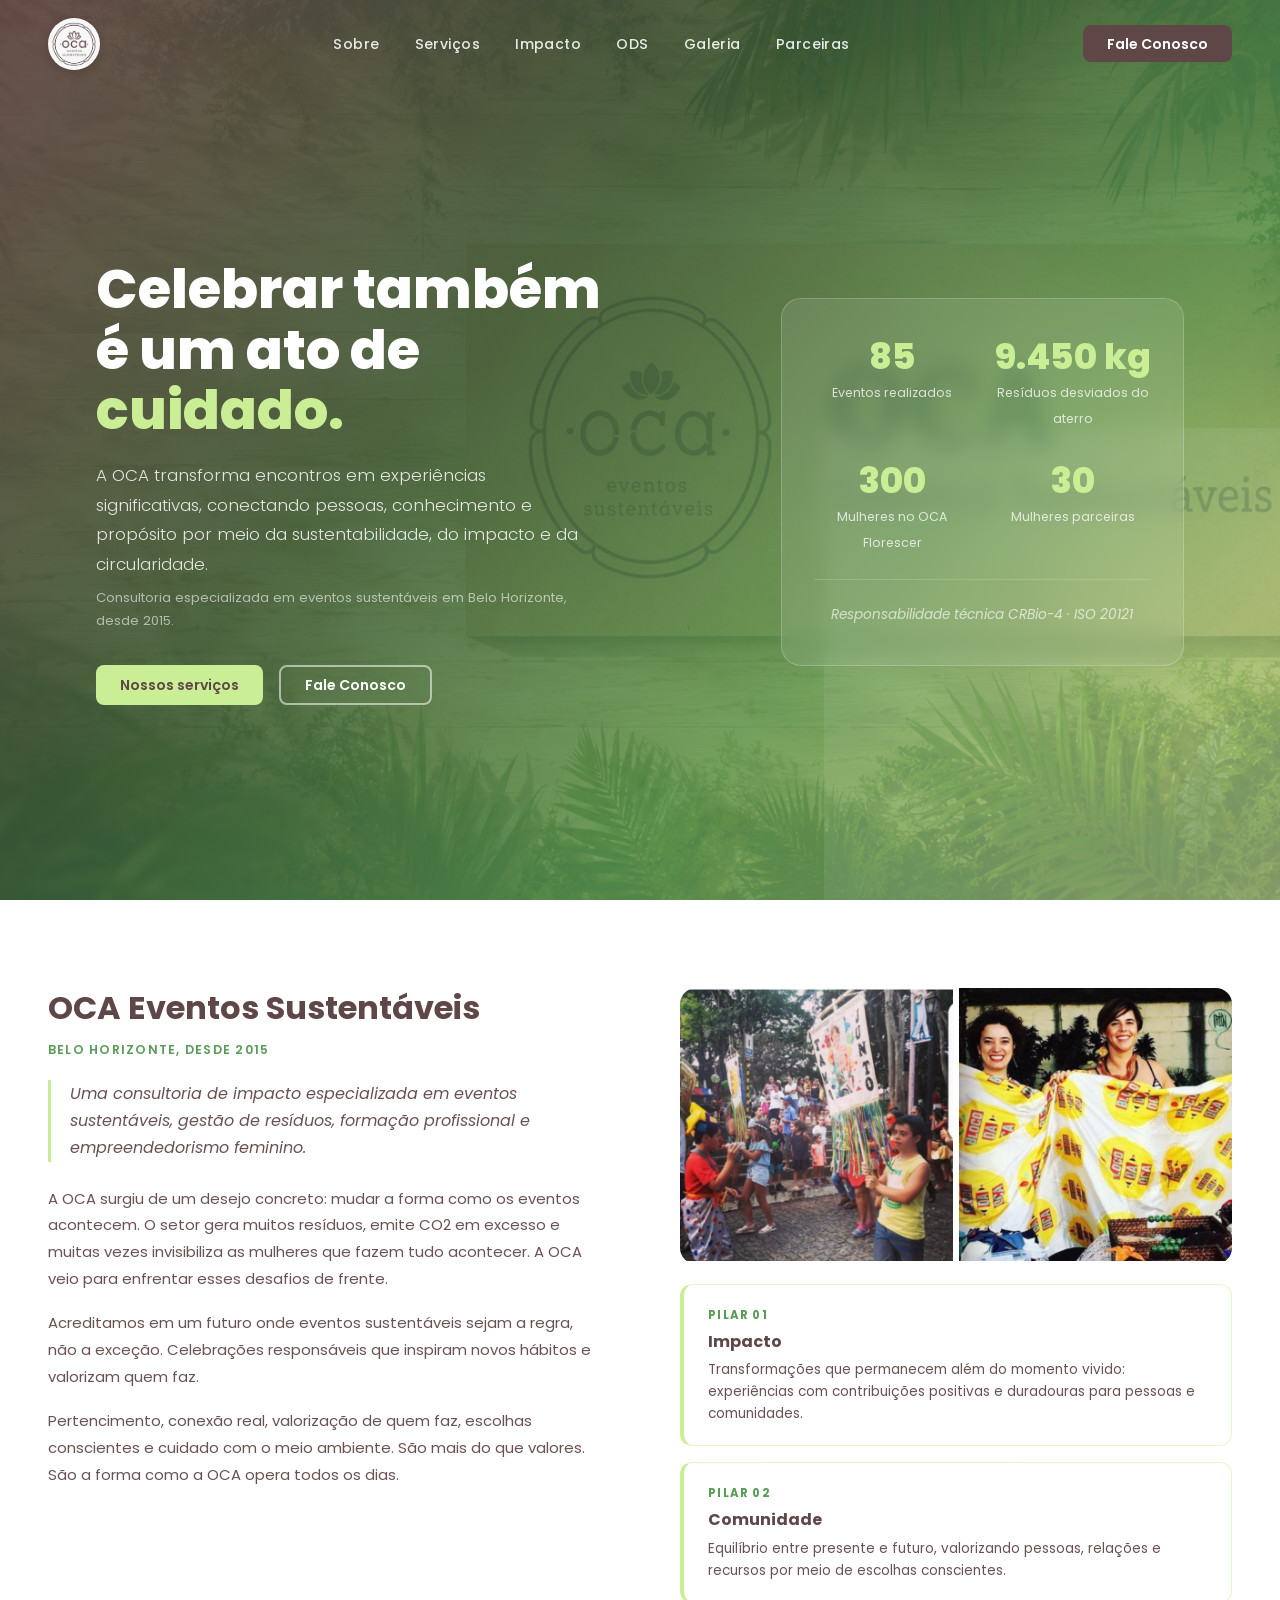
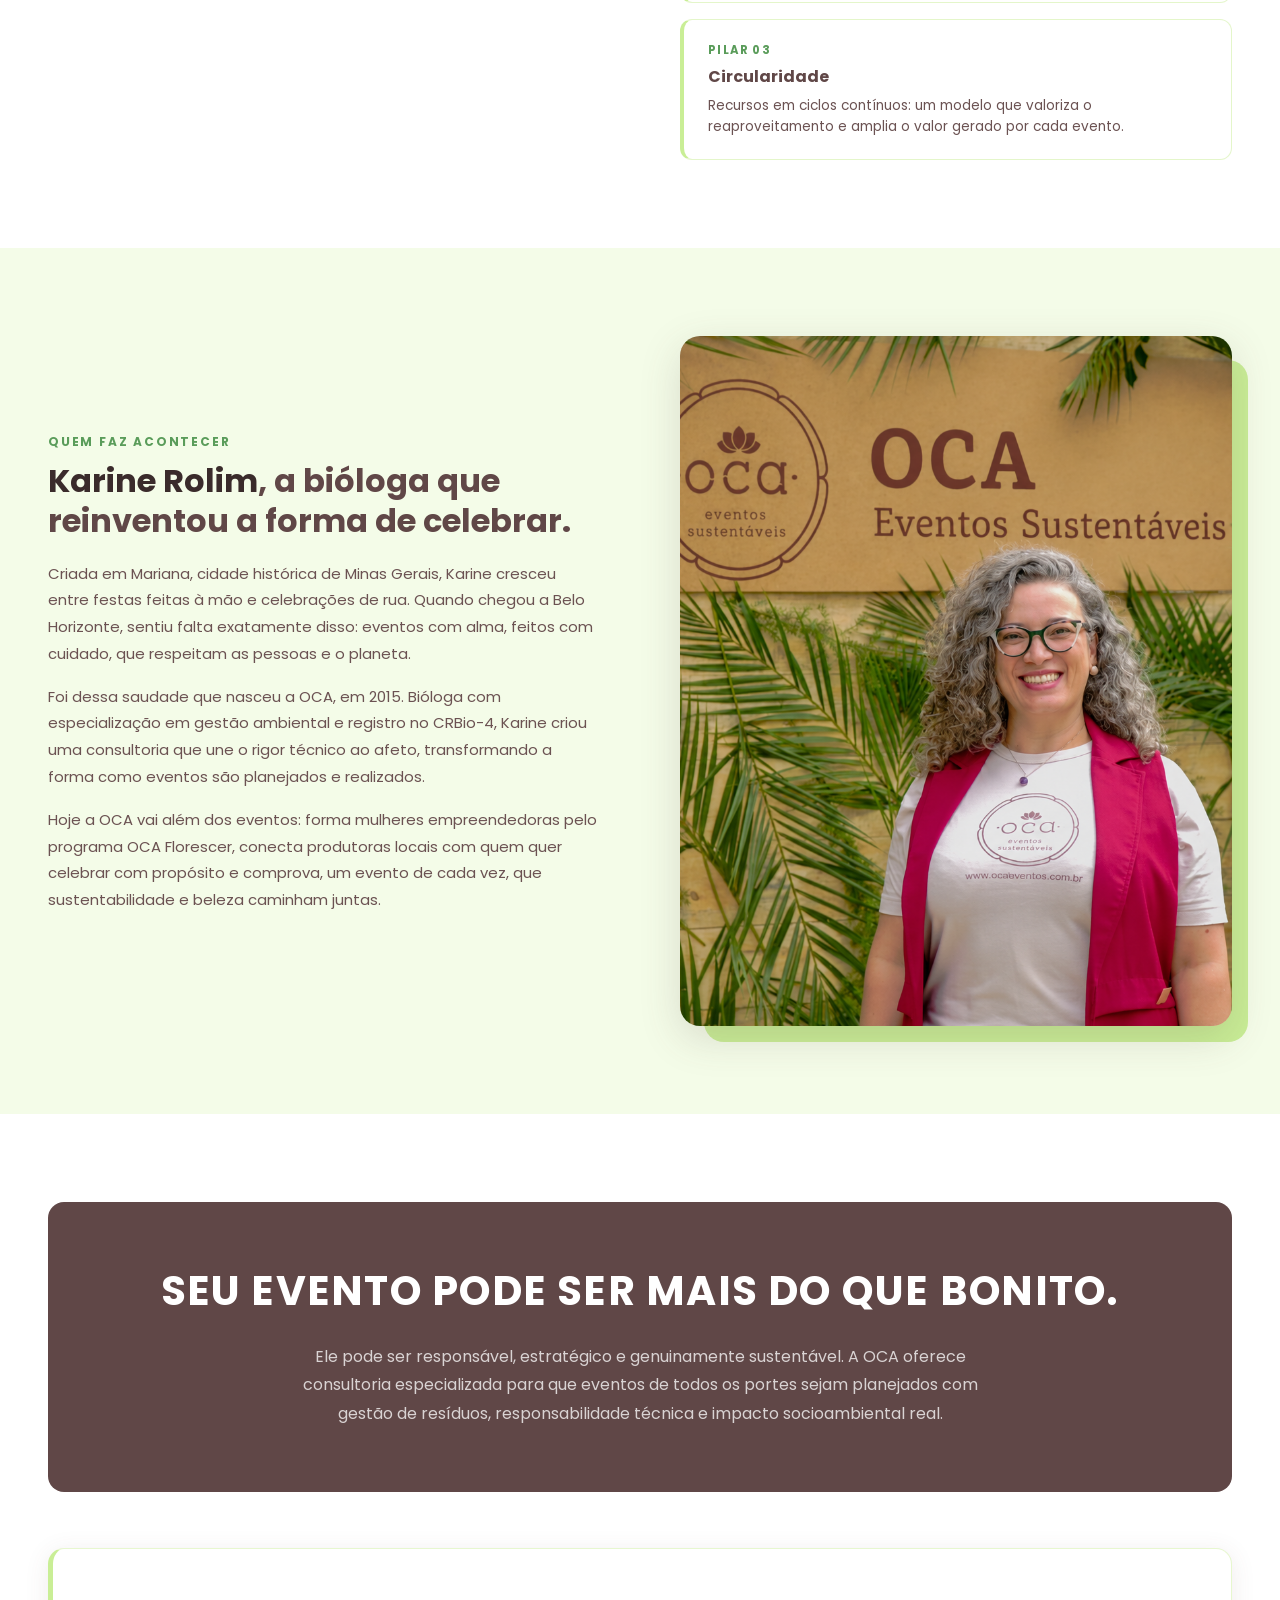
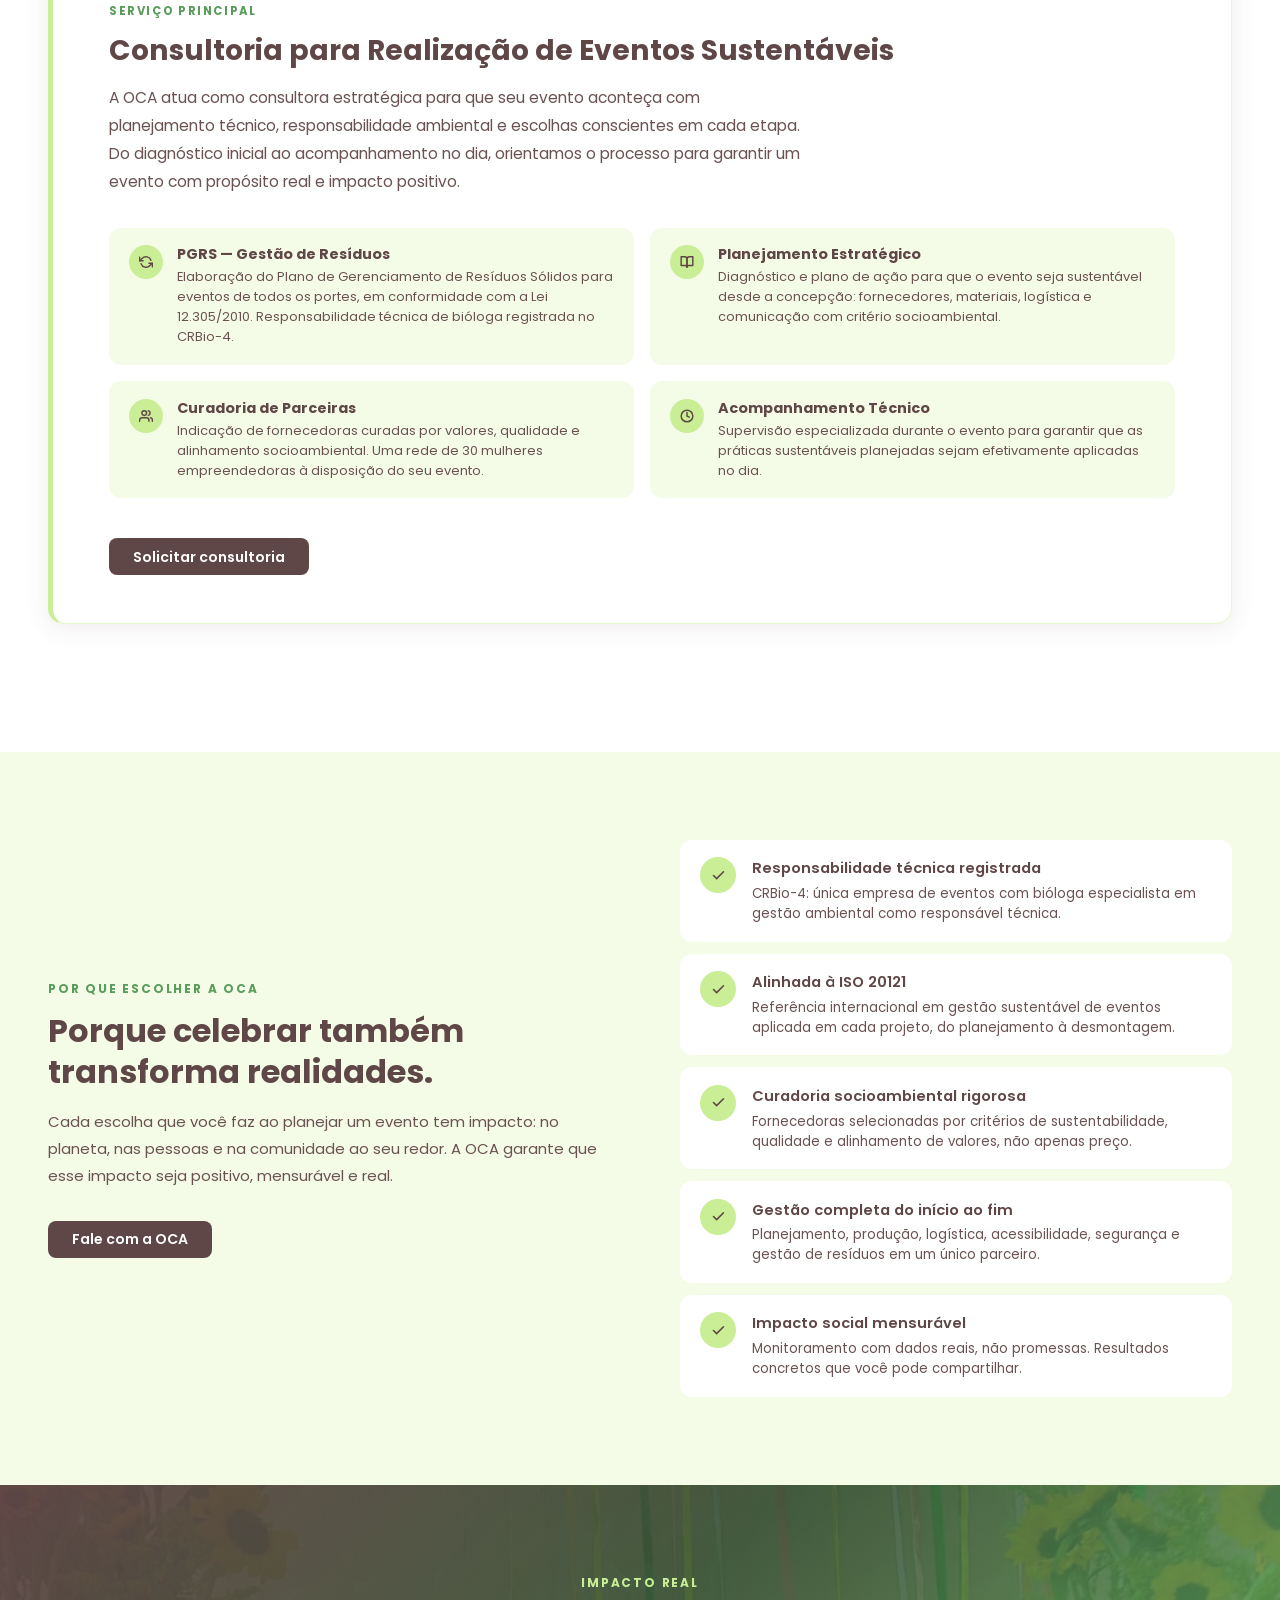
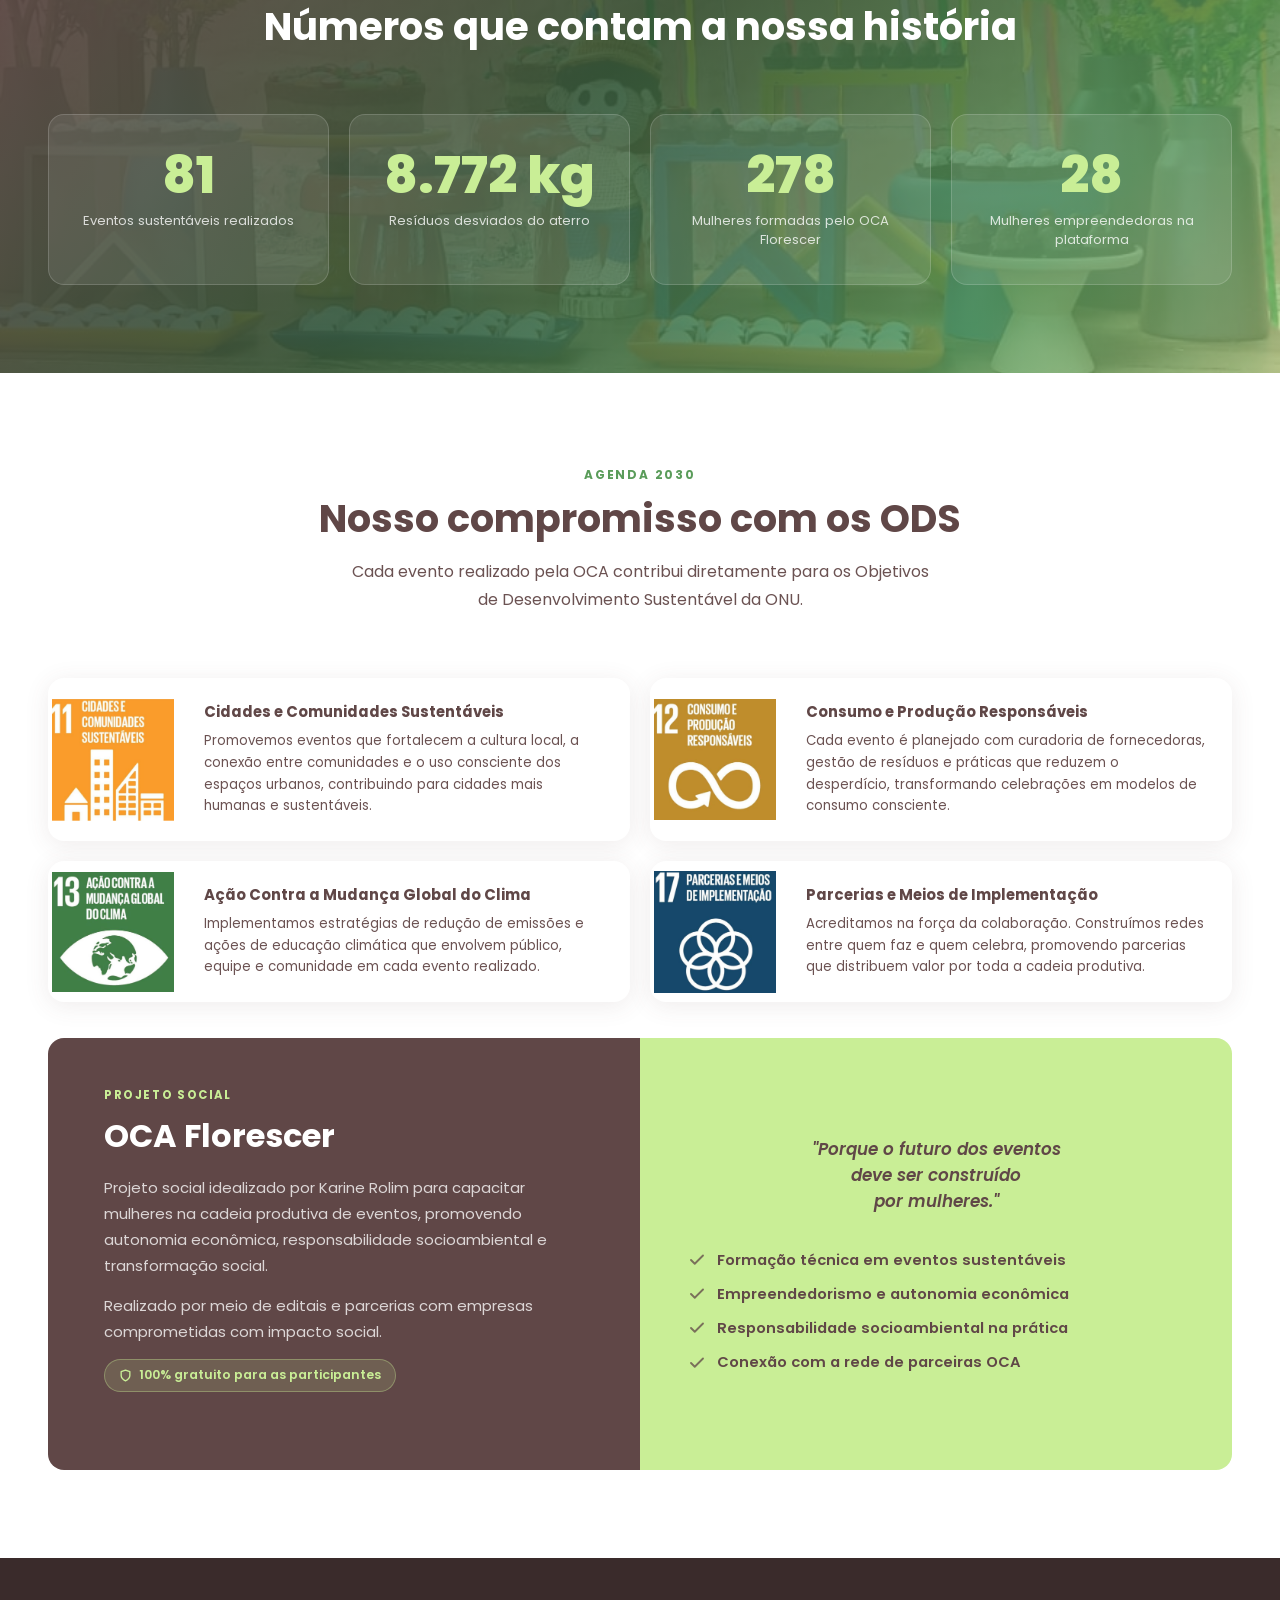
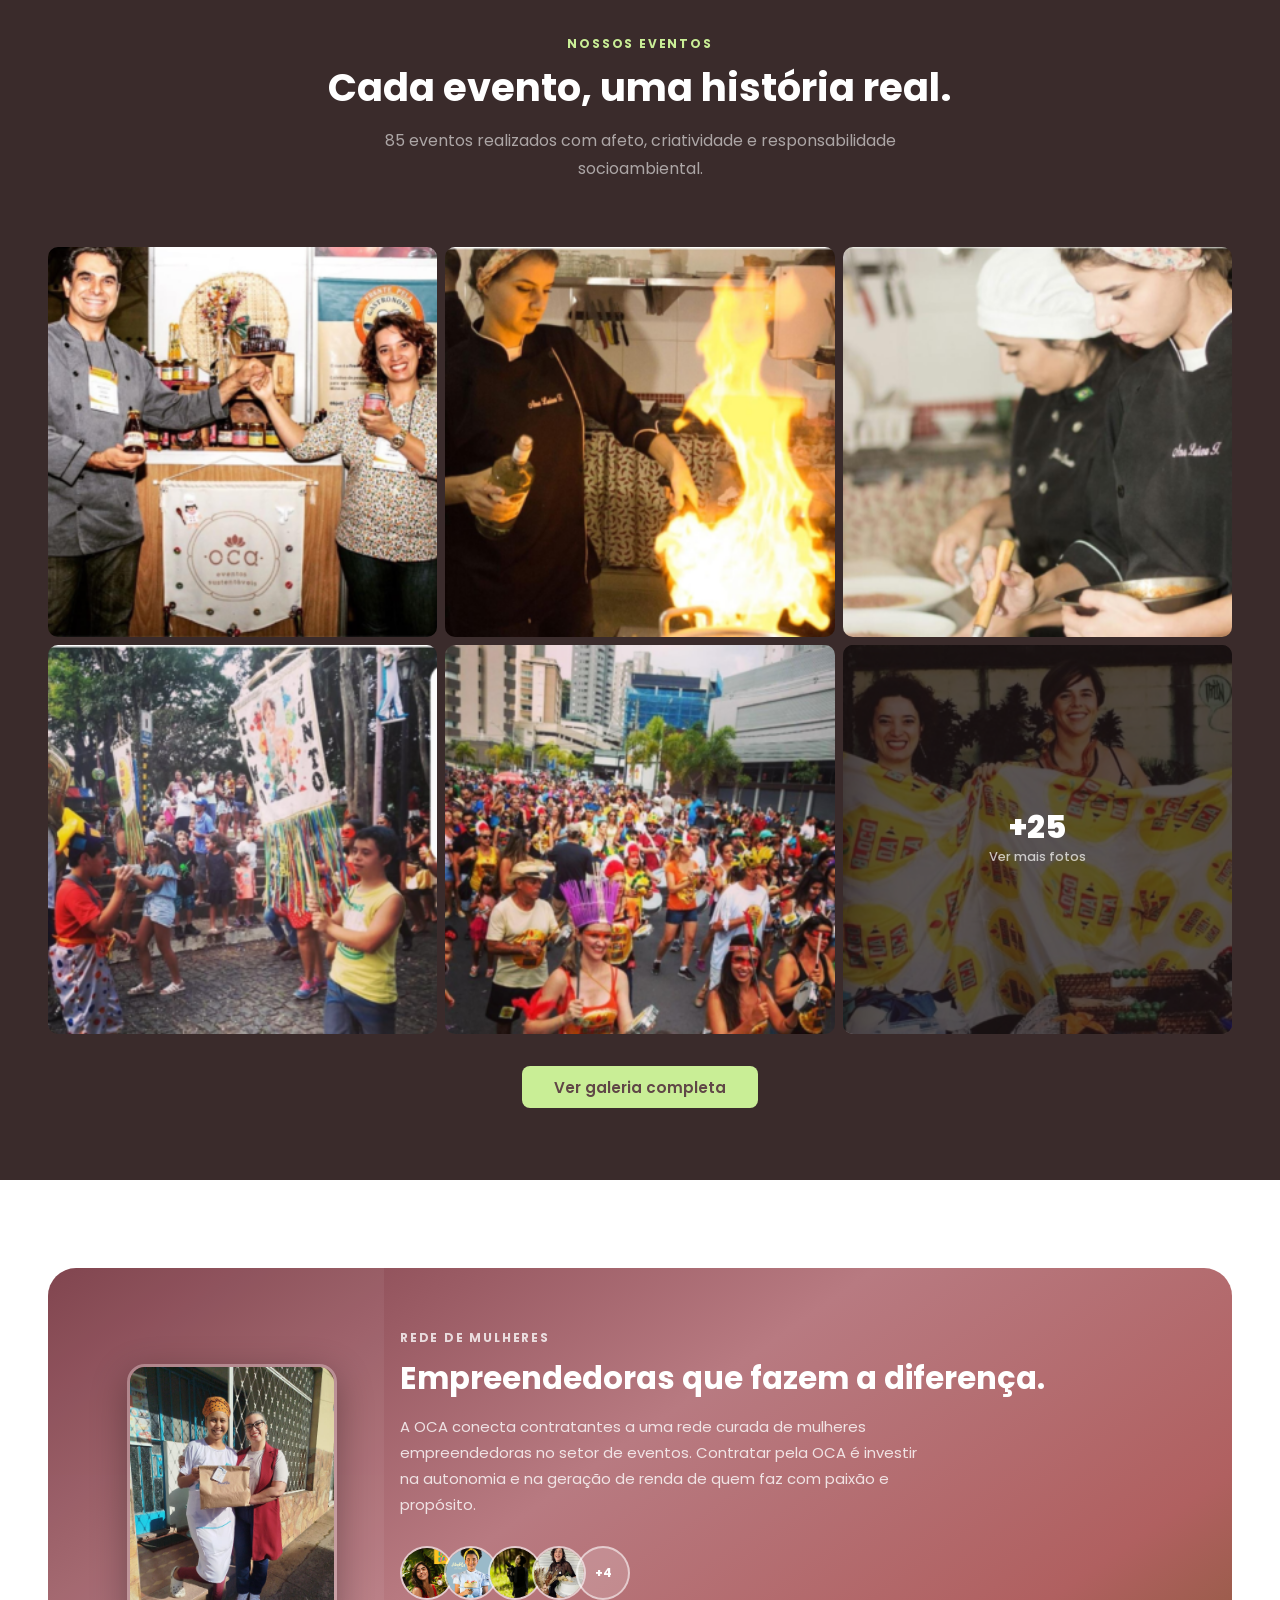
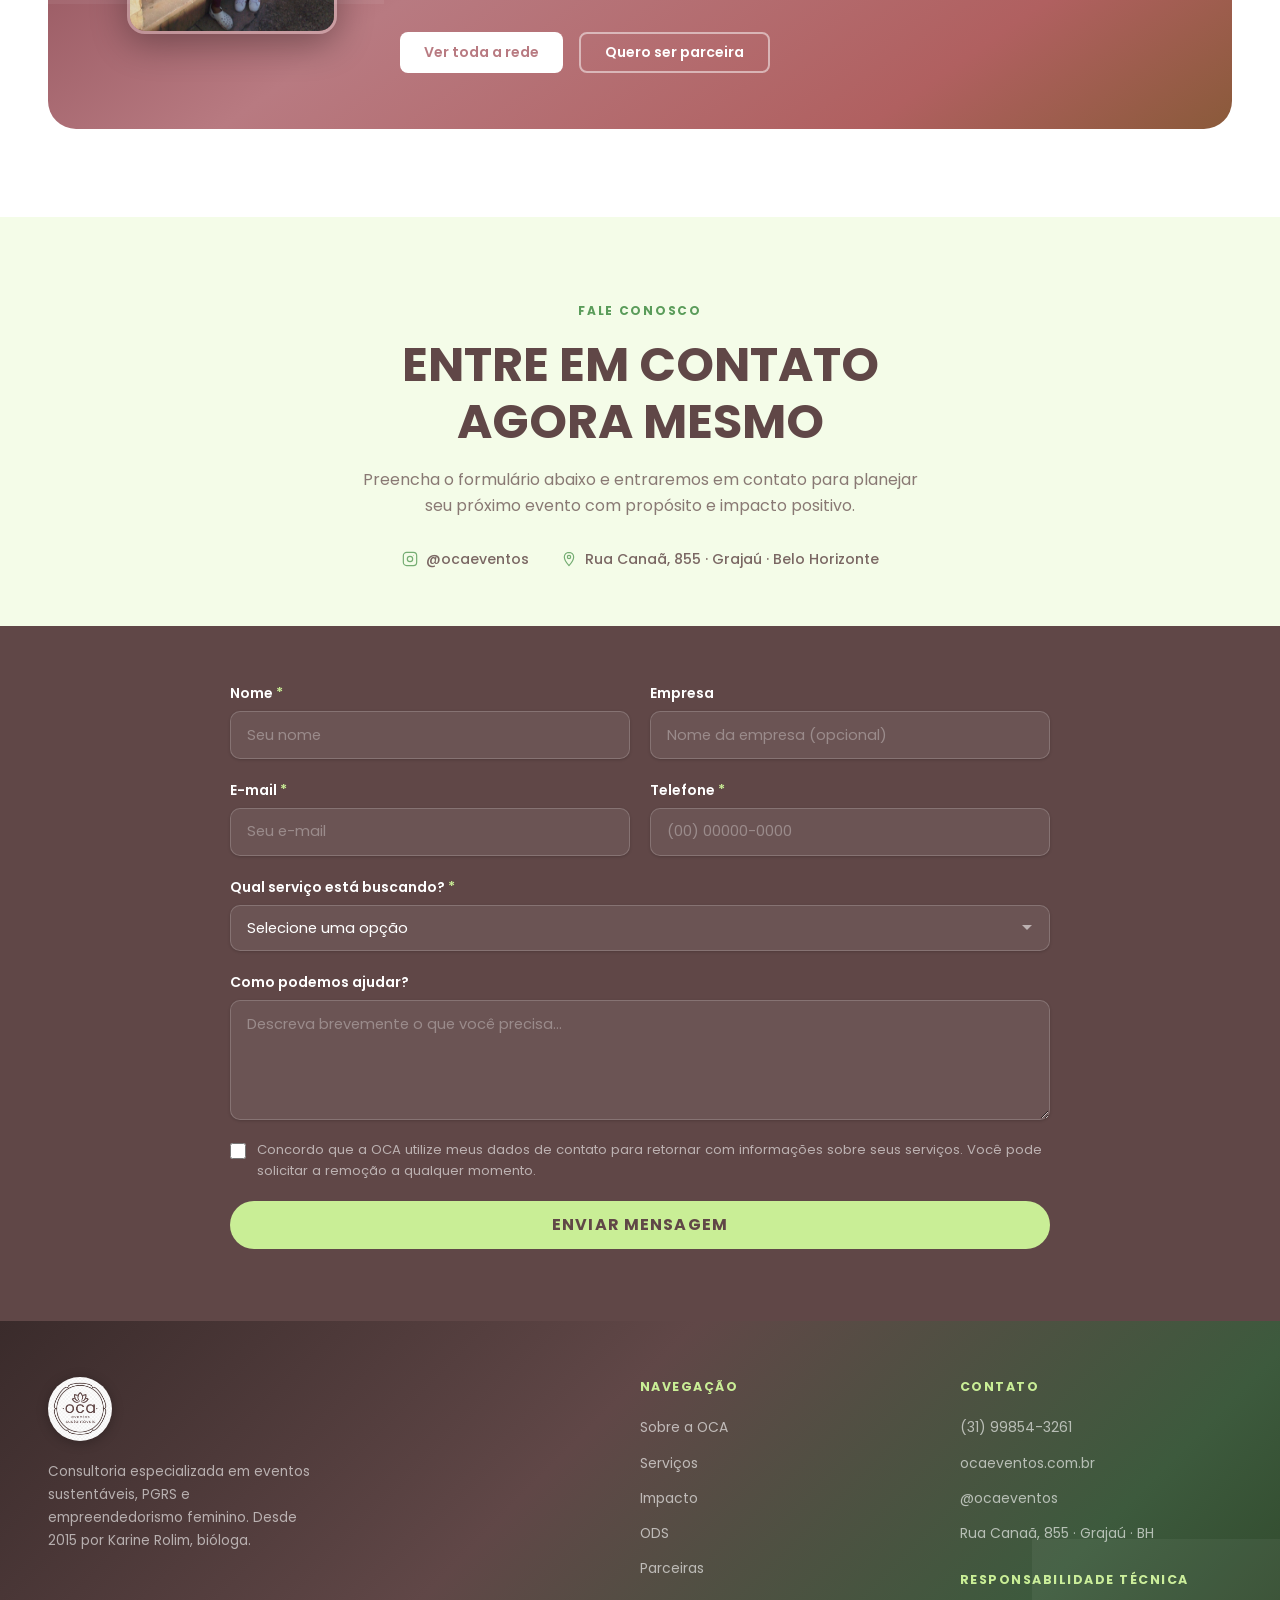
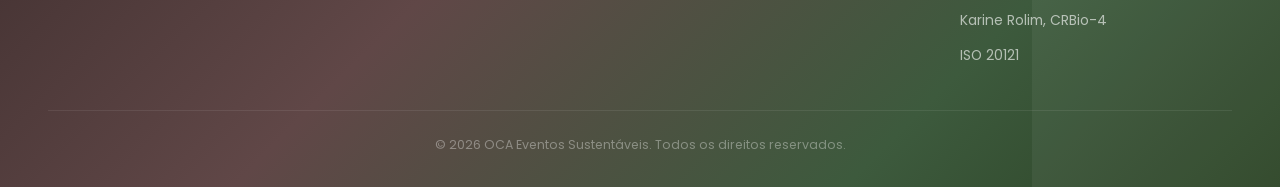
==== commit 4a47fe13: "Move OCA Florescer dos servicos para apos os ODS O bloco do projeto social agora aparece imediatamen" ====
--- a/index.html
+++ b/index.html
@@ -2515,7 +2515,149 @@
                 <a href="#contato" class="btn btn--primary">Solicitar consultoria</a>
             </div>
 
-            <!-- OCA Florescer — Projeto Social -->
+        </div>
+    </section>
+
+    <!-- GALERIA -->
+    <!-- POR QUE OCA -->
+    <section id="diferenciais" aria-labelledby="dif-titulo">
+        <div class="container">
+            <div class="diferenciais__grid">
+                <div class="diferenciais__text reveal">
+                    <span class="section__eyebrow">Por que escolher a OCA</span>
+                    <h2 id="dif-titulo">Porque celebrar também transforma realidades.</h2>
+                    <p>Cada escolha que você faz ao planejar um evento tem impacto: no planeta, nas pessoas e na comunidade ao seu redor. A OCA garante que esse impacto seja positivo, mensurável e real.</p>
+                    <a href="#contato" class="btn btn--primary">Fale com a OCA</a>
+                </div>
+                <div class="dif-list reveal reveal-d1">
+                    <div class="dif-item">
+                        <div class="dif-item__icon" aria-hidden="true">
+                            <svg viewBox="0 0 24 24" stroke-width="2.5" stroke-linecap="round" stroke-linejoin="round"><polyline points="20 6 9 17 4 12"/></svg>
+                        </div>
+                        <div>
+                            <h4>Responsabilidade técnica registrada</h4>
+                            <p>CRBio-4: única empresa de eventos com bióloga especialista em gestão ambiental como responsável técnica.</p>
+                        </div>
+                    </div>
+                    <div class="dif-item">
+                        <div class="dif-item__icon" aria-hidden="true">
+                            <svg viewBox="0 0 24 24" stroke-width="2.5" stroke-linecap="round" stroke-linejoin="round"><polyline points="20 6 9 17 4 12"/></svg>
+                        </div>
+                        <div>
+                            <h4>Alinhada à ISO 20121</h4>
+                            <p>Referência internacional em gestão sustentável de eventos aplicada em cada projeto, do planejamento à desmontagem.</p>
+                        </div>
+                    </div>
+                    <div class="dif-item">
+                        <div class="dif-item__icon" aria-hidden="true">
+                            <svg viewBox="0 0 24 24" stroke-width="2.5" stroke-linecap="round" stroke-linejoin="round"><polyline points="20 6 9 17 4 12"/></svg>
+                        </div>
+                        <div>
+                            <h4>Curadoria socioambiental rigorosa</h4>
+                            <p>Fornecedoras selecionadas por critérios de sustentabilidade, qualidade e alinhamento de valores, não apenas preço.</p>
+                        </div>
+                    </div>
+                    <div class="dif-item">
+                        <div class="dif-item__icon" aria-hidden="true">
+                            <svg viewBox="0 0 24 24" stroke-width="2.5" stroke-linecap="round" stroke-linejoin="round"><polyline points="20 6 9 17 4 12"/></svg>
+                        </div>
+                        <div>
+                            <h4>Gestão completa do início ao fim</h4>
+                            <p>Planejamento, produção, logística, acessibilidade, segurança e gestão de resíduos em um único parceiro.</p>
+                        </div>
+                    </div>
+                    <div class="dif-item">
+                        <div class="dif-item__icon" aria-hidden="true">
+                            <svg viewBox="0 0 24 24" stroke-width="2.5" stroke-linecap="round" stroke-linejoin="round"><polyline points="20 6 9 17 4 12"/></svg>
+                        </div>
+                        <div>
+                            <h4>Impacto social mensurável</h4>
+                            <p>Monitoramento com dados reais, não promessas. Resultados concretos que você pode compartilhar.</p>
+                        </div>
+                    </div>
+                </div>
+            </div>
+        </div>
+    </section>
+
+    <!-- IMPACTO -->
+    <section id="impacto" aria-labelledby="impacto-titulo">
+        <div class="container">
+            <div class="section__header reveal">
+                <span class="section__eyebrow">Impacto real</span>
+                <h2 class="section__title" id="impacto-titulo">Números que contam a nossa história</h2>
+            </div>
+            <div class="stats-grid">
+                <div class="stat-box reveal">
+                    <span class="stat-box__number" data-target="85">85</span>
+                    <div class="stat-box__label">Eventos sustentáveis realizados</div>
+                </div>
+                <div class="stat-box reveal reveal-d1">
+                    <span class="stat-box__number" data-target="9450" data-suffix="kg">9.450 kg</span>
+                    <div class="stat-box__label">Resíduos desviados do aterro</div>
+                </div>
+                <div class="stat-box reveal reveal-d2">
+                    <span class="stat-box__number" data-target="300">300</span>
+                    <div class="stat-box__label">Mulheres formadas pelo OCA Florescer</div>
+                </div>
+                <div class="stat-box reveal reveal-d3">
+                    <span class="stat-box__number" data-target="30">30</span>
+                    <div class="stat-box__label">Mulheres empreendedoras na plataforma</div>
+                </div>
+            </div>
+        </div>
+    </section>
+
+    <!-- ODS -->
+    <section id="ods" aria-labelledby="ods-titulo">
+        <div class="container">
+            <div class="section__header reveal">
+                <span class="section__eyebrow">Agenda 2030</span>
+                <h2 class="section__title" id="ods-titulo">Nosso compromisso com os ODS</h2>
+                <p class="section__subtitle">Cada evento realizado pela OCA contribui diretamente para os Objetivos de Desenvolvimento Sustentável da ONU.</p>
+            </div>
+            <div class="ods-grid">
+                <div class="ods-card reveal">
+                    <div class="ods-img-wrap">
+                        <img src="identidade/fotos/ods 11.jpg" alt="ODS 11 - Cidades e Comunidades Sustentáveis">
+                    </div>
+                    <div class="ods-body">
+                        <h4>Cidades e Comunidades Sustentáveis</h4>
+                        <p>Promovemos eventos que fortalecem a cultura local, a conexão entre comunidades e o uso consciente dos espaços urbanos, contribuindo para cidades mais humanas e sustentáveis.</p>
+                    </div>
+                </div>
+                <div class="ods-card reveal reveal-d1">
+                    <div class="ods-img-wrap">
+                        <img src="identidade/fotos/ods12.png" alt="ODS 12 - Consumo e Produção Responsáveis">
+                    </div>
+                    <div class="ods-body">
+                        <h4>Consumo e Produção Responsáveis</h4>
+                        <p>Cada evento é planejado com curadoria de fornecedoras, gestão de resíduos e práticas que reduzem o desperdício, transformando celebrações em modelos de consumo consciente.</p>
+                    </div>
+                </div>
+                <div class="ods-card reveal reveal-d2">
+                    <div class="ods-img-wrap">
+                        <img src="identidade/fotos/ods13.jpg" alt="ODS 13 - Ação Contra a Mudança Global do Clima">
+                    </div>
+                    <div class="ods-body">
+                        <h4>Ação Contra a Mudança Global do Clima</h4>
+                        <p>Implementamos estratégias de redução de emissões e ações de educação climática que envolvem público, equipe e comunidade em cada evento realizado.</p>
+                    </div>
+                </div>
+                <div class="ods-card reveal reveal-d3">
+                    <div class="ods-img-wrap">
+                        <img src="identidade/fotos/ods17.png" alt="ODS 17 - Parcerias e Meios de Implementação">
+                    </div>
+                    <div class="ods-body">
+                        <h4>Parcerias e Meios de Implementação</h4>
+                        <p>Acreditamos na força da colaboração. Construímos redes entre quem faz e quem celebra, promovendo parcerias que distribuem valor por toda a cadeia produtiva.</p>
+                    </div>
+                </div>
+            </div>
+        </div>
+
+        <!-- OCA Florescer — Projeto Social -->
+        <div class="container">
             <div class="florescer-featured reveal">
                 <div class="florescer-featured__text">
                     <span class="florescer-featured__eyebrow">Projeto Social</span>
@@ -2547,146 +2689,6 @@
                             Conexão com a rede de parceiras OCA
                         </li>
                     </ul>
-                </div>
-            </div>
-
-        </div>
-    </section>
-
-    <!-- GALERIA -->
-    <!-- POR QUE OCA -->
-    <section id="diferenciais" aria-labelledby="dif-titulo">
-        <div class="container">
-            <div class="diferenciais__grid">
-                <div class="diferenciais__text reveal">
-                    <span class="section__eyebrow">Por que escolher a OCA</span>
-                    <h2 id="dif-titulo">Porque celebrar também transforma realidades.</h2>
-                    <p>Cada escolha que você faz ao planejar um evento tem impacto: no planeta, nas pessoas e na comunidade ao seu redor. A OCA garante que esse impacto seja positivo, mensurável e real.</p>
-                    <a href="#contato" class="btn btn--primary">Fale com a OCA</a>
-                </div>
-                <div class="dif-list reveal reveal-d1">
-                    <div class="dif-item">
-                        <div class="dif-item__icon" aria-hidden="true">
-                            <svg viewBox="0 0 24 24" stroke-width="2.5" stroke-linecap="round" stroke-linejoin="round"><polyline points="20 6 9 17 4 12"/></svg>
-                        </div>
-                        <div>
-                            <h4>Responsabilidade técnica registrada</h4>
-                            <p>CRBio-4: única empresa de eventos com bióloga especialista em gestão ambiental como responsável técnica.</p>
-                        </div>
-                    </div>
-                    <div class="dif-item">
-                        <div class="dif-item__icon" aria-hidden="true">
-                            <svg viewBox="0 0 24 24" stroke-width="2.5" stroke-linecap="round" stroke-linejoin="round"><polyline points="20 6 9 17 4 12"/></svg>
-                        </div>
-                        <div>
-                            <h4>Alinhada à ISO 20121</h4>
-                            <p>Referência internacional em gestão sustentável de eventos aplicada em cada projeto, do planejamento à desmontagem.</p>
-                        </div>
-                    </div>
-                    <div class="dif-item">
-                        <div class="dif-item__icon" aria-hidden="true">
-                            <svg viewBox="0 0 24 24" stroke-width="2.5" stroke-linecap="round" stroke-linejoin="round"><polyline points="20 6 9 17 4 12"/></svg>
-                        </div>
-                        <div>
-                            <h4>Curadoria socioambiental rigorosa</h4>
-                            <p>Fornecedoras selecionadas por critérios de sustentabilidade, qualidade e alinhamento de valores, não apenas preço.</p>
-                        </div>
-                    </div>
-                    <div class="dif-item">
-                        <div class="dif-item__icon" aria-hidden="true">
-                            <svg viewBox="0 0 24 24" stroke-width="2.5" stroke-linecap="round" stroke-linejoin="round"><polyline points="20 6 9 17 4 12"/></svg>
-                        </div>
-                        <div>
-                            <h4>Gestão completa do início ao fim</h4>
-                            <p>Planejamento, produção, logística, acessibilidade, segurança e gestão de resíduos em um único parceiro.</p>
-                        </div>
-                    </div>
-                    <div class="dif-item">
-                        <div class="dif-item__icon" aria-hidden="true">
-                            <svg viewBox="0 0 24 24" stroke-width="2.5" stroke-linecap="round" stroke-linejoin="round"><polyline points="20 6 9 17 4 12"/></svg>
-                        </div>
-                        <div>
-                            <h4>Impacto social mensurável</h4>
-                            <p>Monitoramento com dados reais, não promessas. Resultados concretos que você pode compartilhar.</p>
-                        </div>
-                    </div>
-                </div>
-            </div>
-        </div>
-    </section>
-
-    <!-- IMPACTO -->
-    <section id="impacto" aria-labelledby="impacto-titulo">
-        <div class="container">
-            <div class="section__header reveal">
-                <span class="section__eyebrow">Impacto real</span>
-                <h2 class="section__title" id="impacto-titulo">Números que contam a nossa história</h2>
-            </div>
-            <div class="stats-grid">
-                <div class="stat-box reveal">
-                    <span class="stat-box__number" data-target="85">85</span>
-                    <div class="stat-box__label">Eventos sustentáveis realizados</div>
-                </div>
-                <div class="stat-box reveal reveal-d1">
-                    <span class="stat-box__number" data-target="9450" data-suffix="kg">9.450 kg</span>
-                    <div class="stat-box__label">Resíduos desviados do aterro</div>
-                </div>
-                <div class="stat-box reveal reveal-d2">
-                    <span class="stat-box__number" data-target="300">300</span>
-                    <div class="stat-box__label">Mulheres formadas pelo OCA Florescer</div>
-                </div>
-                <div class="stat-box reveal reveal-d3">
-                    <span class="stat-box__number" data-target="30">30</span>
-                    <div class="stat-box__label">Mulheres empreendedoras na plataforma</div>
-                </div>
-            </div>
-        </div>
-    </section>
-
-    <!-- ODS -->
-    <section id="ods" aria-labelledby="ods-titulo">
-        <div class="container">
-            <div class="section__header reveal">
-                <span class="section__eyebrow">Agenda 2030</span>
-                <h2 class="section__title" id="ods-titulo">Nosso compromisso com os ODS</h2>
-                <p class="section__subtitle">Cada evento realizado pela OCA contribui diretamente para os Objetivos de Desenvolvimento Sustentável da ONU.</p>
-            </div>
-            <div class="ods-grid">
-                <div class="ods-card reveal">
-                    <div class="ods-img-wrap">
-                        <img src="identidade/fotos/ods 11.jpg" alt="ODS 11 - Cidades e Comunidades Sustentáveis">
-                    </div>
-                    <div class="ods-body">
-                        <h4>Cidades e Comunidades Sustentáveis</h4>
-                        <p>Promovemos eventos que fortalecem a cultura local, a conexão entre comunidades e o uso consciente dos espaços urbanos, contribuindo para cidades mais humanas e sustentáveis.</p>
-                    </div>
-                </div>
-                <div class="ods-card reveal reveal-d1">
-                    <div class="ods-img-wrap">
-                        <img src="identidade/fotos/ods12.png" alt="ODS 12 - Consumo e Produção Responsáveis">
-                    </div>
-                    <div class="ods-body">
-                        <h4>Consumo e Produção Responsáveis</h4>
-                        <p>Cada evento é planejado com curadoria de fornecedoras, gestão de resíduos e práticas que reduzem o desperdício, transformando celebrações em modelos de consumo consciente.</p>
-                    </div>
-                </div>
-                <div class="ods-card reveal reveal-d2">
-                    <div class="ods-img-wrap">
-                        <img src="identidade/fotos/ods13.jpg" alt="ODS 13 - Ação Contra a Mudança Global do Clima">
-                    </div>
-                    <div class="ods-body">
-                        <h4>Ação Contra a Mudança Global do Clima</h4>
-                        <p>Implementamos estratégias de redução de emissões e ações de educação climática que envolvem público, equipe e comunidade em cada evento realizado.</p>
-                    </div>
-                </div>
-                <div class="ods-card reveal reveal-d3">
-                    <div class="ods-img-wrap">
-                        <img src="identidade/fotos/ods17.png" alt="ODS 17 - Parcerias e Meios de Implementação">
-                    </div>
-                    <div class="ods-body">
-                        <h4>Parcerias e Meios de Implementação</h4>
-                        <p>Acreditamos na força da colaboração. Construímos redes entre quem faz e quem celebra, promovendo parcerias que distribuem valor por toda a cadeia produtiva.</p>
-                    </div>
                 </div>
             </div>
         </div>
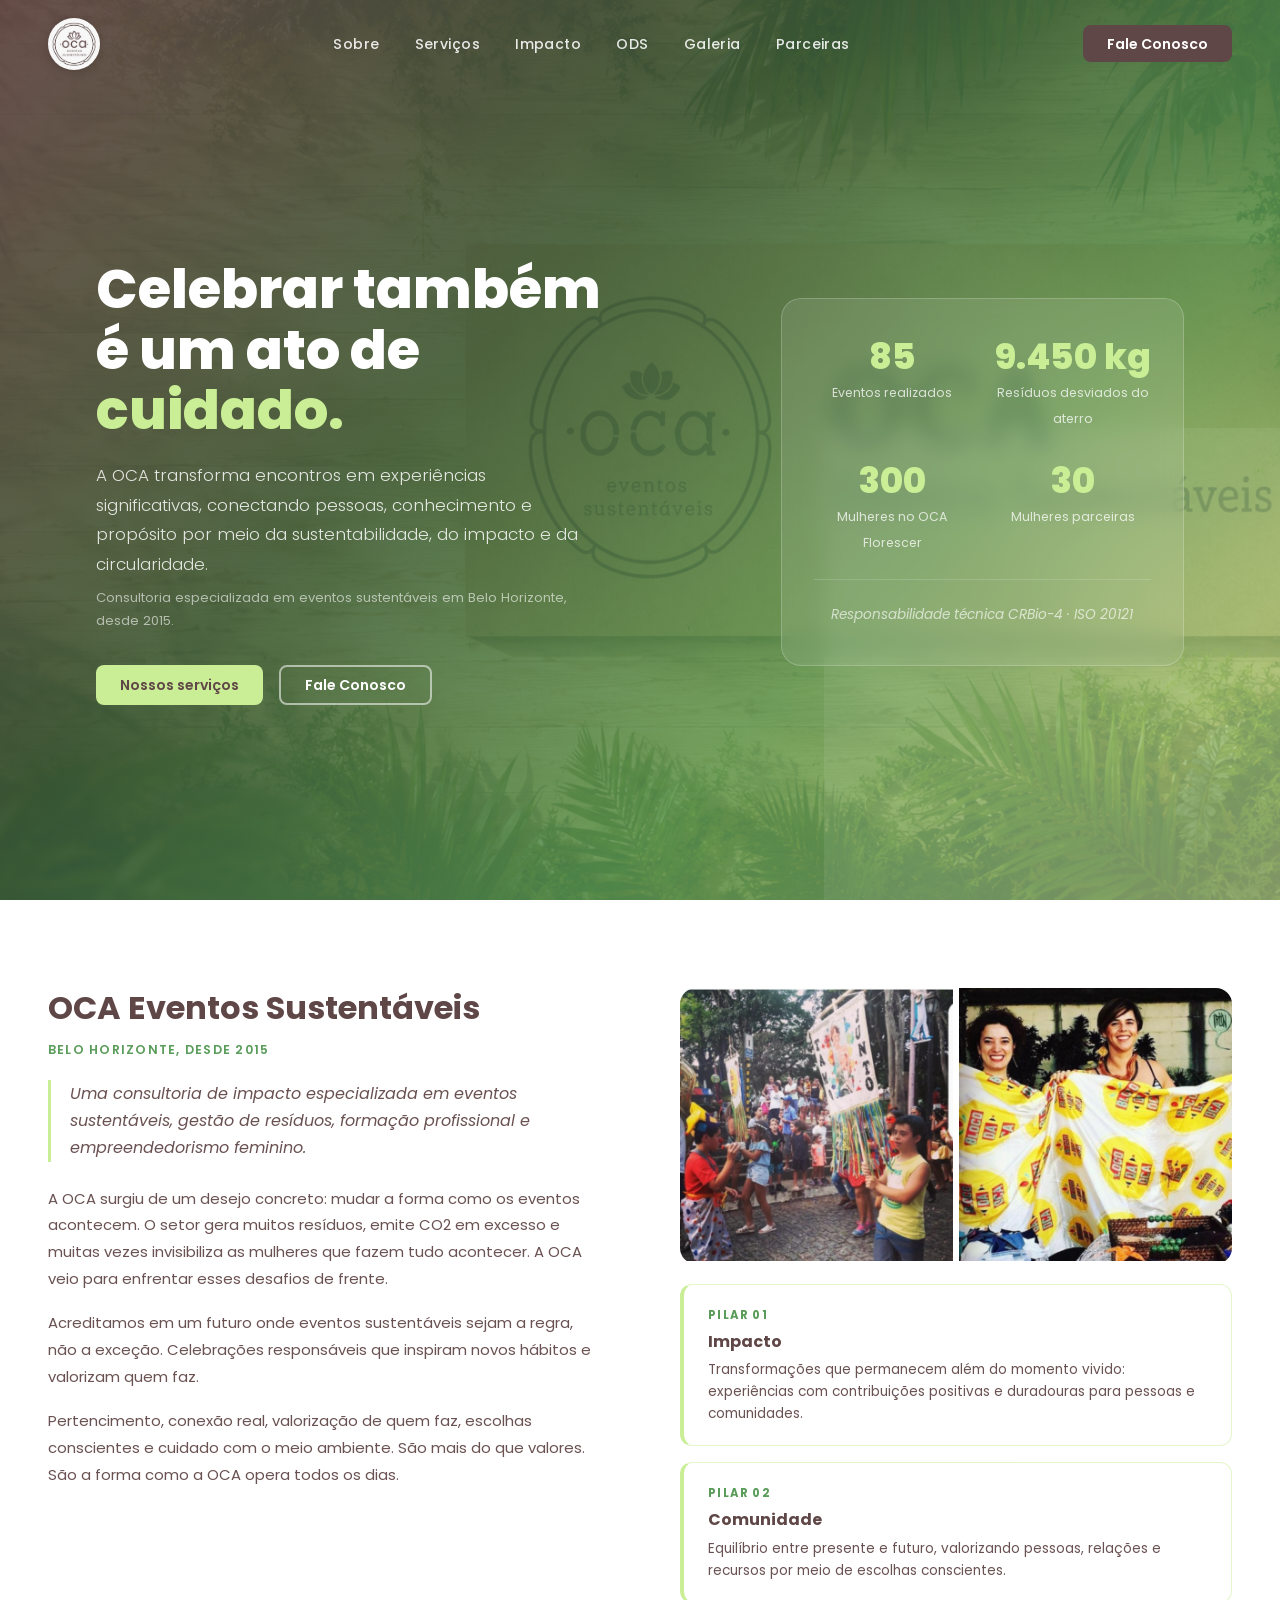
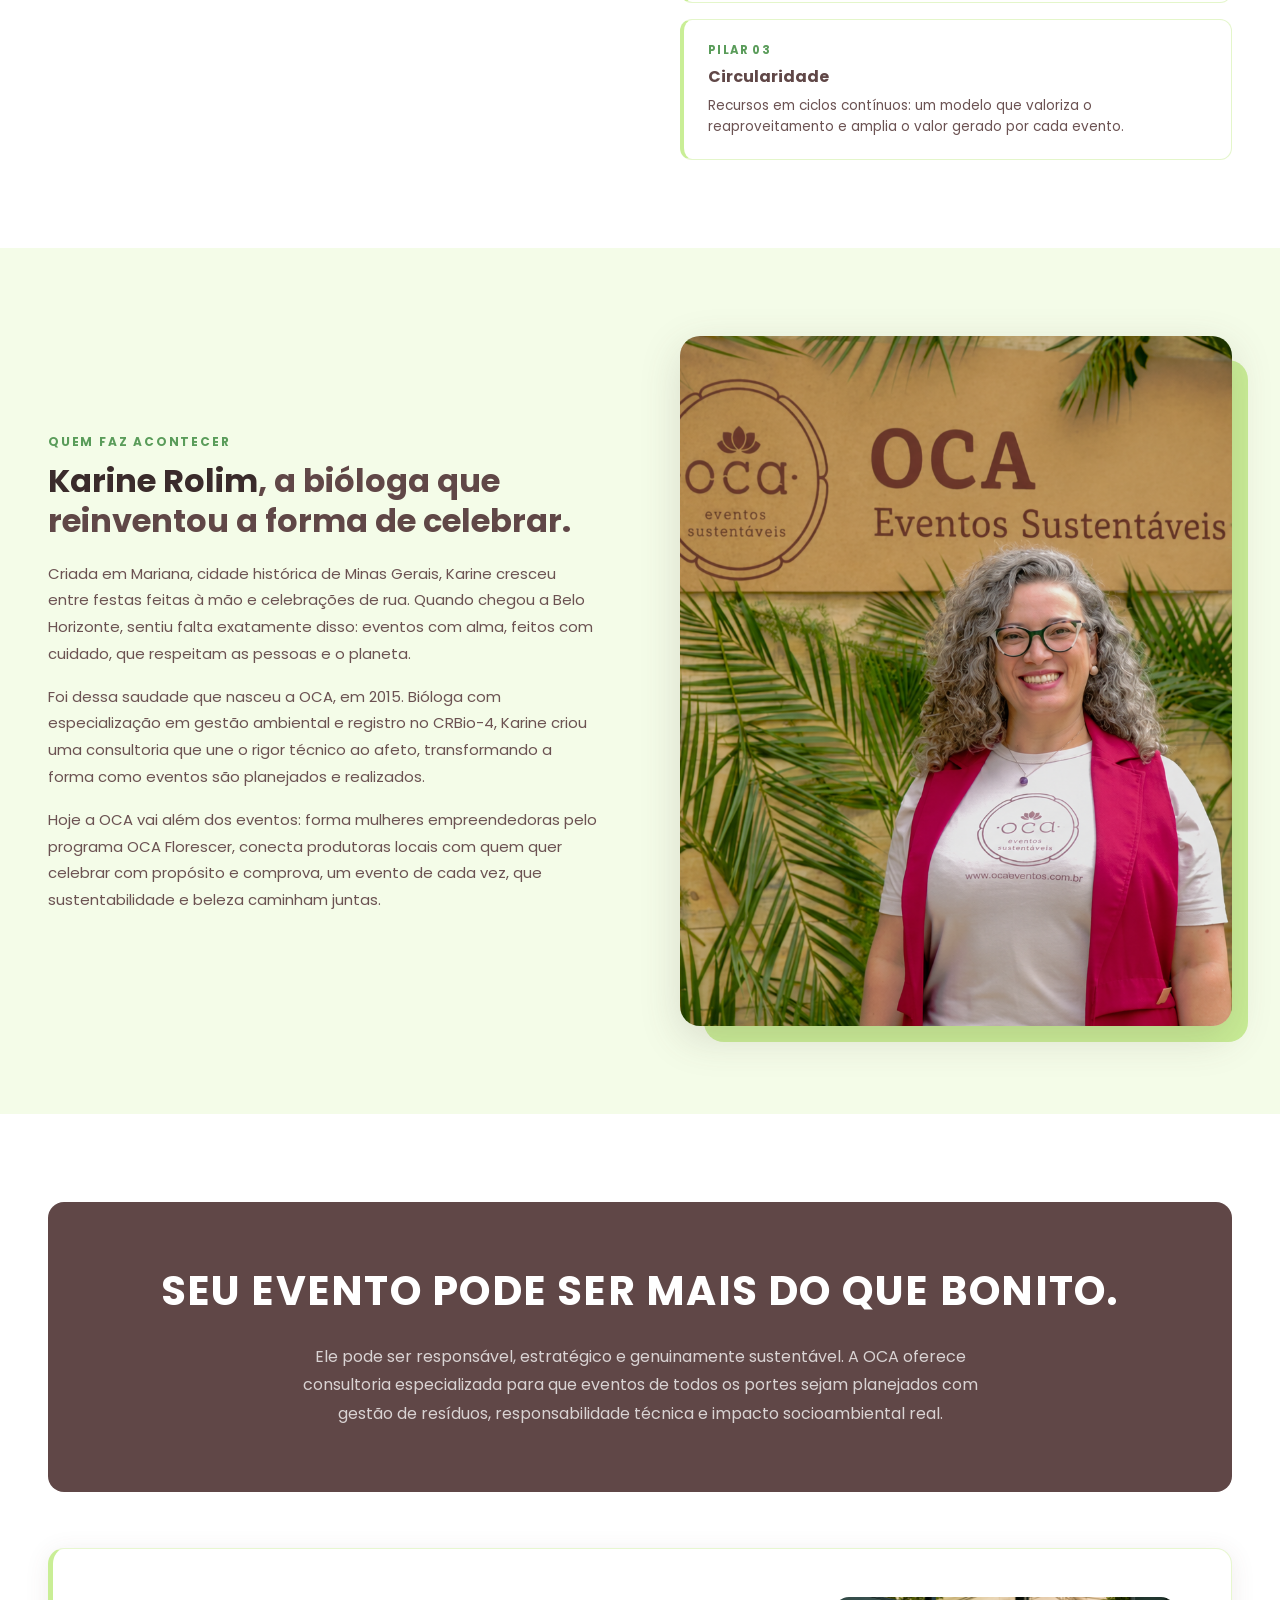
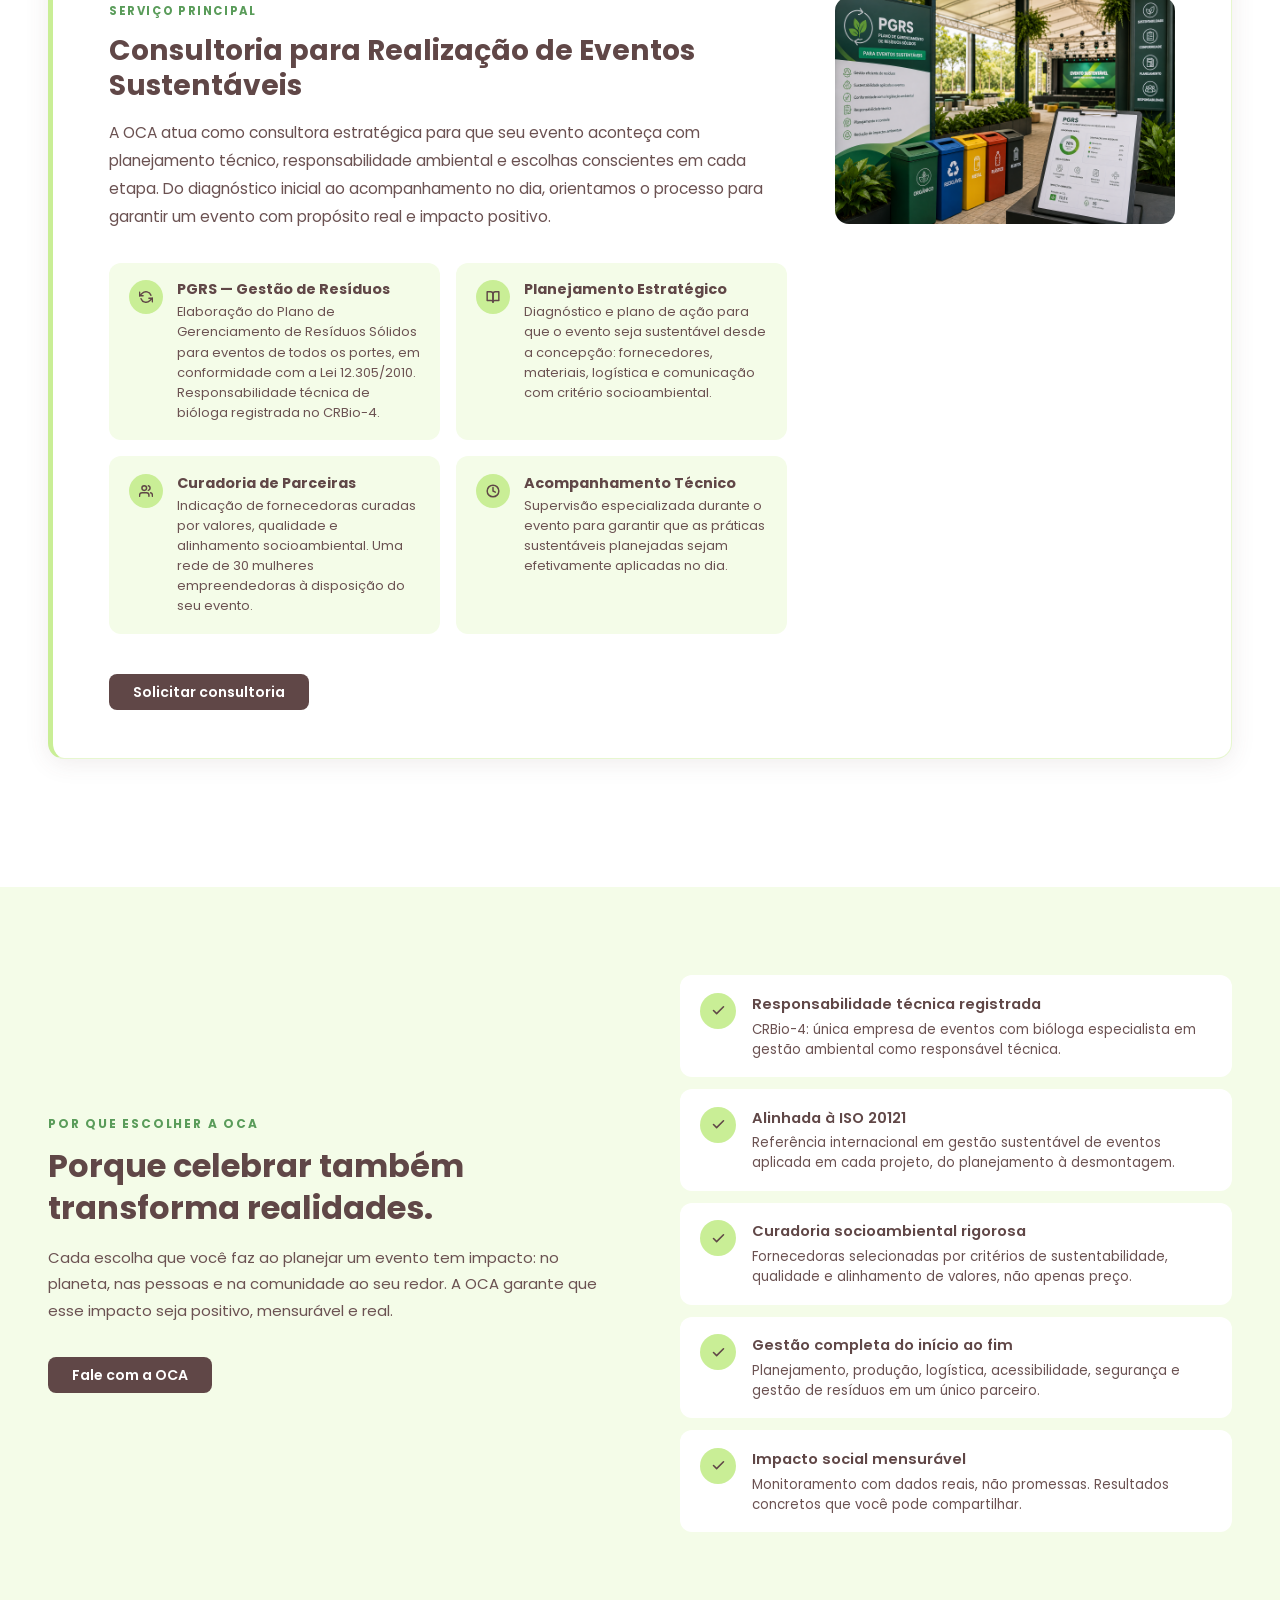
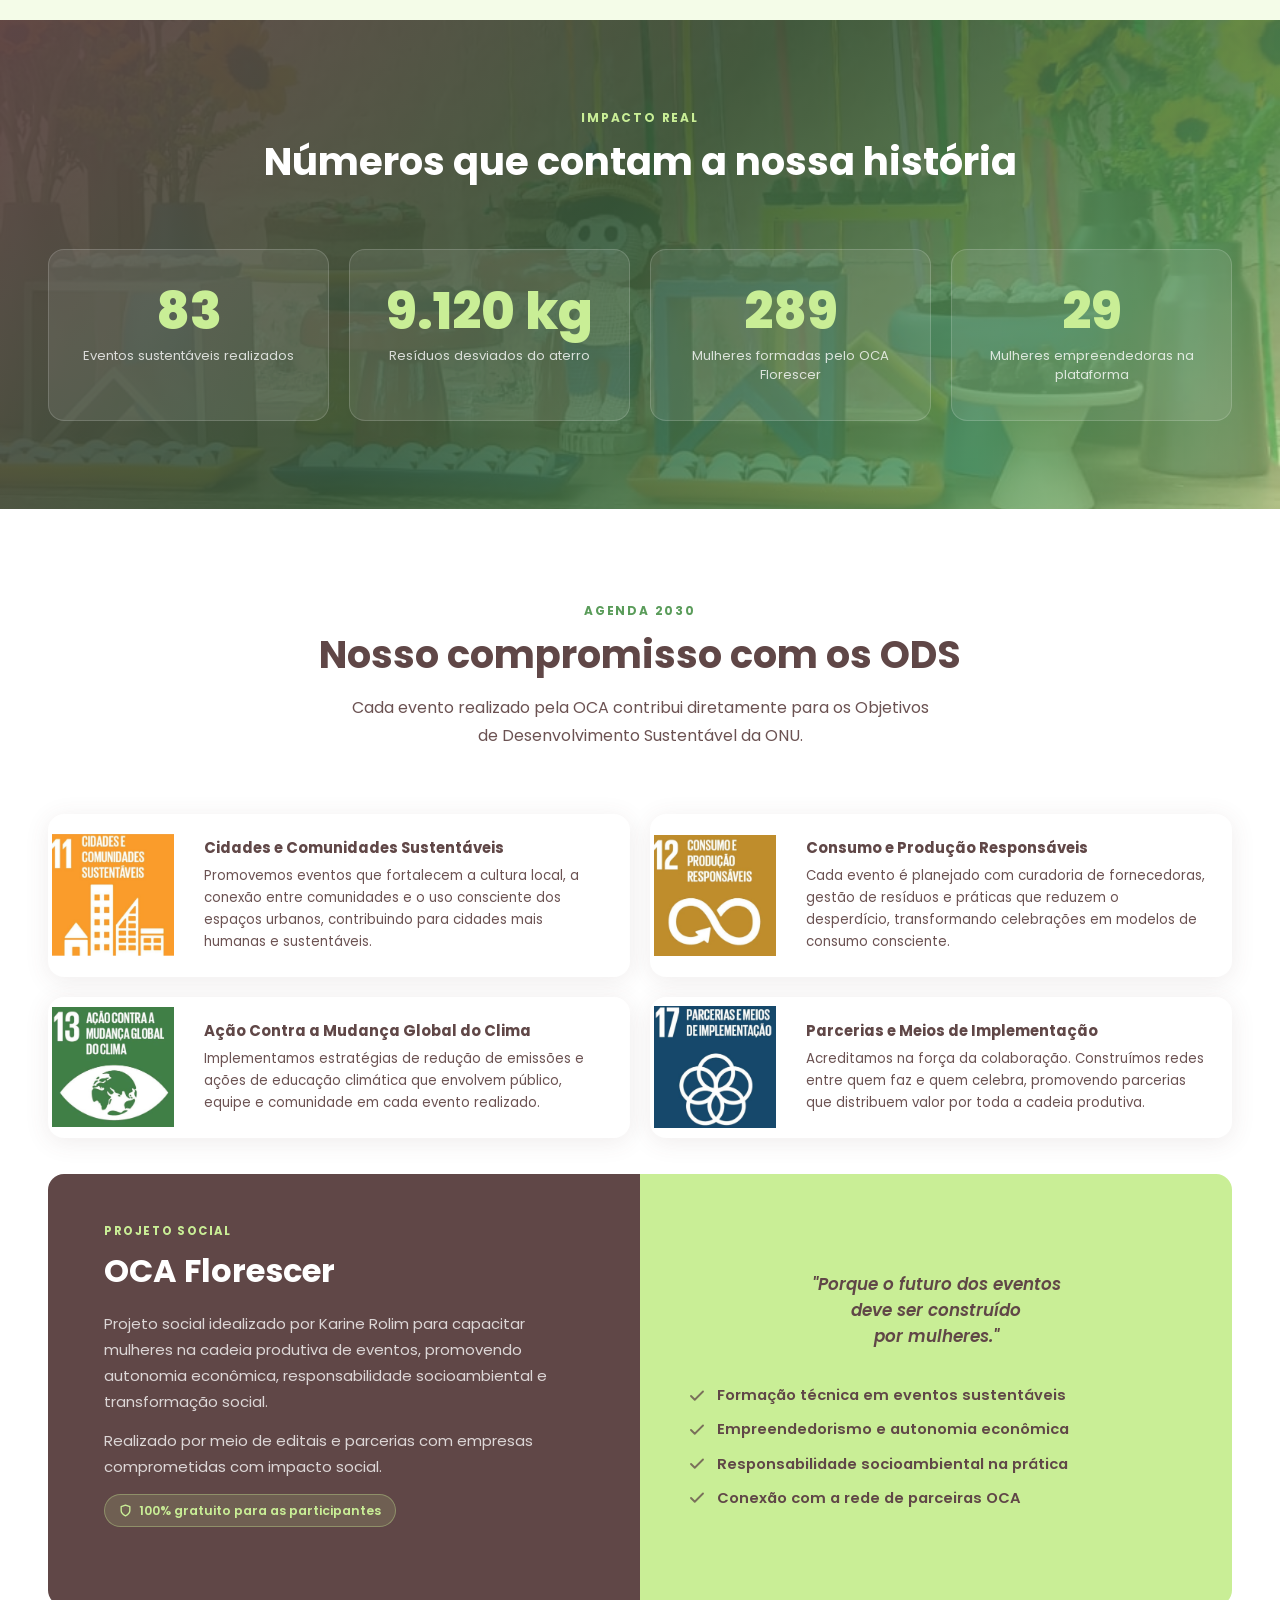
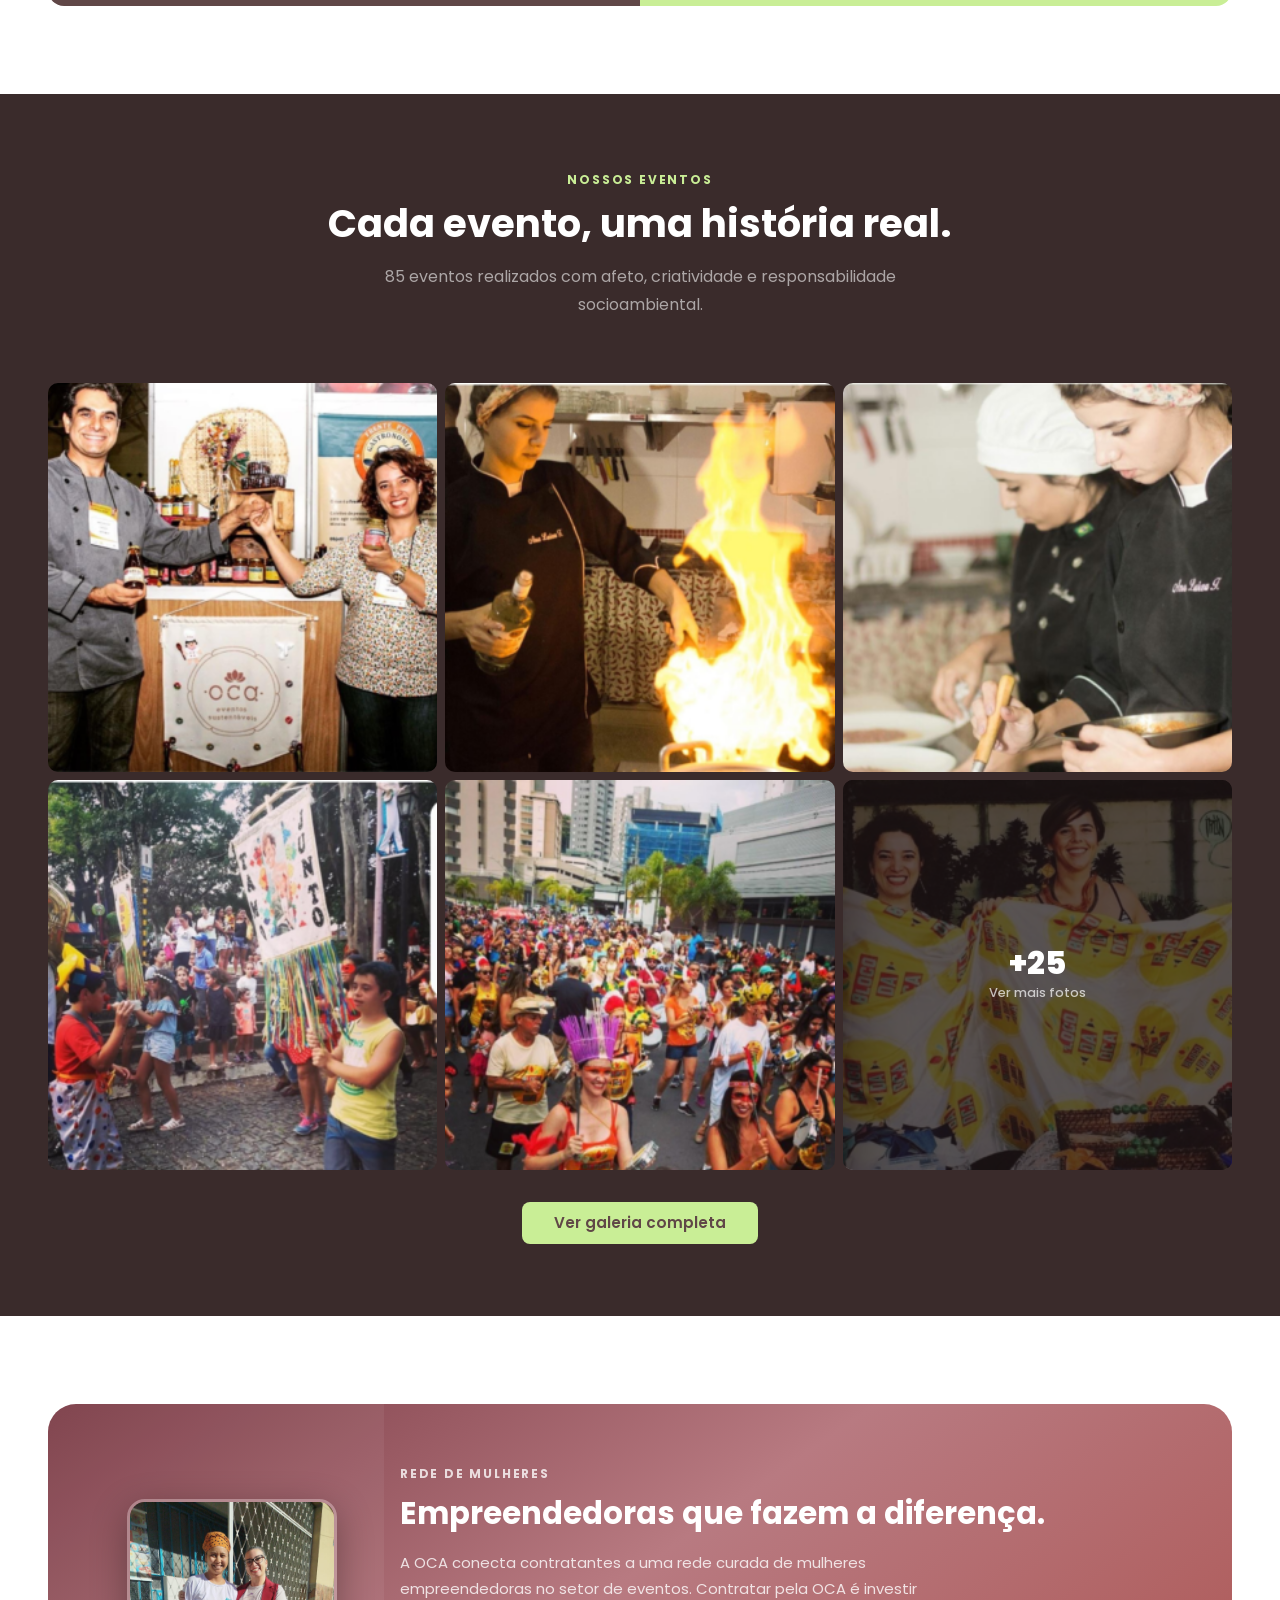
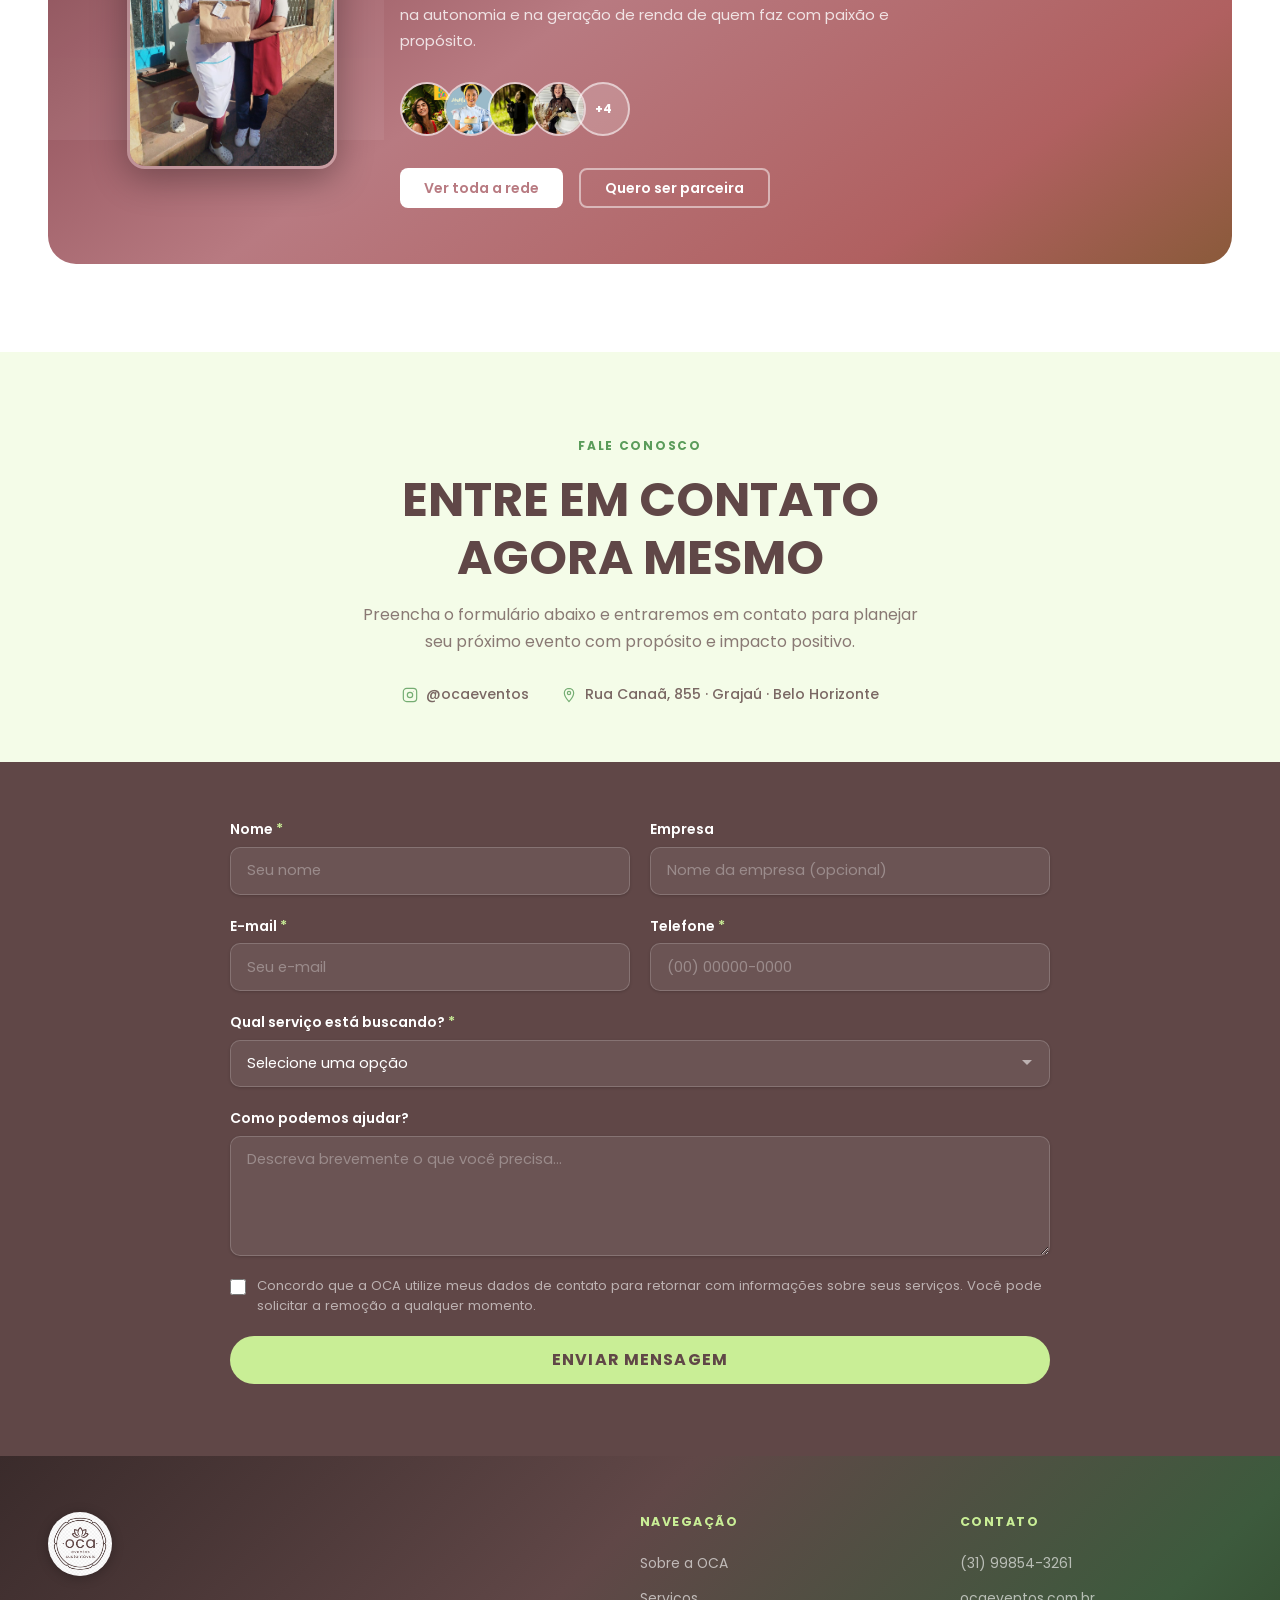
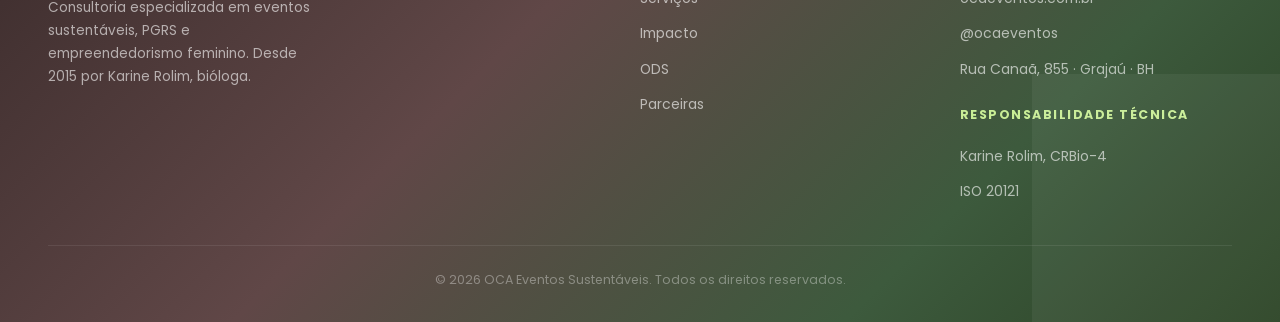
==== commit aaae7acc: "Adiciona imagem pgrs na secao de servicos (layout 2 colunas) Card de consultoria convertido para gri" ====
--- a/index.html
+++ b/index.html
@@ -2223,6 +2223,23 @@
             padding: 3rem 3.5rem;
             margin-bottom: 2.5rem;
             box-shadow: var(--shadow);
+            display: grid;
+            grid-template-columns: 1fr 340px;
+            gap: 3rem;
+            align-items: start;
+        }
+
+        .consultoria-main__visual {
+            border-radius: 14px;
+            overflow: hidden;
+            position: sticky;
+            top: 6rem;
+        }
+
+        .consultoria-main__visual img {
+            width: 100%;
+            display: block;
+            object-fit: cover;
         }
 
         .consultoria-main__tag {
@@ -2304,8 +2321,9 @@
         }
 
         @media (max-width: 760px) {
-            .consultoria-main { padding: 2rem 1.5rem; }
+            .consultoria-main { padding: 2rem 1.5rem; grid-template-columns: 1fr; }
             .consultoria-main__items { grid-template-columns: 1fr; }
+            .consultoria-main__visual { position: static; order: -1; }
         }
     </style>
 </head>
@@ -2471,48 +2489,53 @@
 
             <!-- Consultoria Principal -->
             <div class="consultoria-main reveal">
-                <span class="consultoria-main__tag">Serviço principal</span>
-                <h3>Consultoria para Realização de Eventos Sustentáveis</h3>
-                <p class="consultoria-main__desc">A OCA atua como consultora estratégica para que seu evento aconteça com planejamento técnico, responsabilidade ambiental e escolhas conscientes em cada etapa. Do diagnóstico inicial ao acompanhamento no dia, orientamos o processo para garantir um evento com propósito real e impacto positivo.</p>
-                <div class="consultoria-main__items">
-                    <div class="consultoria-item">
-                        <div class="consultoria-item__icon" aria-hidden="true">
-                            <svg viewBox="0 0 24 24" stroke-width="2.5" stroke-linecap="round" stroke-linejoin="round"><polyline points="1 4 1 10 7 10"/><polyline points="23 20 23 14 17 14"/><path d="M20.49 9A9 9 0 0 0 5.64 5.64L1 10m22 4l-4.64 4.36A9 9 0 0 1 3.51 15"/></svg>
+                <div class="consultoria-main__content">
+                    <span class="consultoria-main__tag">Serviço principal</span>
+                    <h3>Consultoria para Realização de Eventos Sustentáveis</h3>
+                    <p class="consultoria-main__desc">A OCA atua como consultora estratégica para que seu evento aconteça com planejamento técnico, responsabilidade ambiental e escolhas conscientes em cada etapa. Do diagnóstico inicial ao acompanhamento no dia, orientamos o processo para garantir um evento com propósito real e impacto positivo.</p>
+                    <div class="consultoria-main__items">
+                        <div class="consultoria-item">
+                            <div class="consultoria-item__icon" aria-hidden="true">
+                                <svg viewBox="0 0 24 24" stroke-width="2.5" stroke-linecap="round" stroke-linejoin="round"><polyline points="1 4 1 10 7 10"/><polyline points="23 20 23 14 17 14"/><path d="M20.49 9A9 9 0 0 0 5.64 5.64L1 10m22 4l-4.64 4.36A9 9 0 0 1 3.51 15"/></svg>
+                            </div>
+                            <div>
+                                <h4>PGRS — Gestão de Resíduos</h4>
+                                <p>Elaboração do Plano de Gerenciamento de Resíduos Sólidos para eventos de todos os portes, em conformidade com a Lei 12.305/2010. Responsabilidade técnica de bióloga registrada no CRBio-4.</p>
+                            </div>
                         </div>
-                        <div>
-                            <h4>PGRS — Gestão de Resíduos</h4>
-                            <p>Elaboração do Plano de Gerenciamento de Resíduos Sólidos para eventos de todos os portes, em conformidade com a Lei 12.305/2010. Responsabilidade técnica de bióloga registrada no CRBio-4.</p>
+                        <div class="consultoria-item">
+                            <div class="consultoria-item__icon" aria-hidden="true">
+                                <svg viewBox="0 0 24 24" stroke-width="2.5" stroke-linecap="round" stroke-linejoin="round"><path d="M2 3h6a4 4 0 0 1 4 4v14a3 3 0 0 0-3-3H2z"/><path d="M22 3h-6a4 4 0 0 0-4 4v14a3 3 0 0 1 3-3h7z"/></svg>
+                            </div>
+                            <div>
+                                <h4>Planejamento Estratégico</h4>
+                                <p>Diagnóstico e plano de ação para que o evento seja sustentável desde a concepção: fornecedores, materiais, logística e comunicação com critério socioambiental.</p>
+                            </div>
                         </div>
-                    </div>
-                    <div class="consultoria-item">
-                        <div class="consultoria-item__icon" aria-hidden="true">
-                            <svg viewBox="0 0 24 24" stroke-width="2.5" stroke-linecap="round" stroke-linejoin="round"><path d="M2 3h6a4 4 0 0 1 4 4v14a3 3 0 0 0-3-3H2z"/><path d="M22 3h-6a4 4 0 0 0-4 4v14a3 3 0 0 1 3-3h7z"/></svg>
+                        <div class="consultoria-item">
+                            <div class="consultoria-item__icon" aria-hidden="true">
+                                <svg viewBox="0 0 24 24" stroke-width="2.5" stroke-linecap="round" stroke-linejoin="round"><path d="M17 21v-2a4 4 0 0 0-4-4H5a4 4 0 0 0-4 4v2"/><circle cx="9" cy="7" r="4"/><path d="M23 21v-2a4 4 0 0 0-3-3.87M16 3.13a4 4 0 0 1 0 7.75"/></svg>
+                            </div>
+                            <div>
+                                <h4>Curadoria de Parceiras</h4>
+                                <p>Indicação de fornecedoras curadas por valores, qualidade e alinhamento socioambiental. Uma rede de 30 mulheres empreendedoras à disposição do seu evento.</p>
+                            </div>
                         </div>
-                        <div>
-                            <h4>Planejamento Estratégico</h4>
-                            <p>Diagnóstico e plano de ação para que o evento seja sustentável desde a concepção: fornecedores, materiais, logística e comunicação com critério socioambiental.</p>
+                        <div class="consultoria-item">
+                            <div class="consultoria-item__icon" aria-hidden="true">
+                                <svg viewBox="0 0 24 24" stroke-width="2.5" stroke-linecap="round" stroke-linejoin="round"><circle cx="12" cy="12" r="10"/><polyline points="12 6 12 12 16 14"/></svg>
+                            </div>
+                            <div>
+                                <h4>Acompanhamento Técnico</h4>
+                                <p>Supervisão especializada durante o evento para garantir que as práticas sustentáveis planejadas sejam efetivamente aplicadas no dia.</p>
+                            </div>
                         </div>
                     </div>
-                    <div class="consultoria-item">
-                        <div class="consultoria-item__icon" aria-hidden="true">
-                            <svg viewBox="0 0 24 24" stroke-width="2.5" stroke-linecap="round" stroke-linejoin="round"><path d="M17 21v-2a4 4 0 0 0-4-4H5a4 4 0 0 0-4 4v2"/><circle cx="9" cy="7" r="4"/><path d="M23 21v-2a4 4 0 0 0-3-3.87M16 3.13a4 4 0 0 1 0 7.75"/></svg>
-                        </div>
-                        <div>
-                            <h4>Curadoria de Parceiras</h4>
-                            <p>Indicação de fornecedoras curadas por valores, qualidade e alinhamento socioambiental. Uma rede de 30 mulheres empreendedoras à disposição do seu evento.</p>
-                        </div>
-                    </div>
-                    <div class="consultoria-item">
-                        <div class="consultoria-item__icon" aria-hidden="true">
-                            <svg viewBox="0 0 24 24" stroke-width="2.5" stroke-linecap="round" stroke-linejoin="round"><circle cx="12" cy="12" r="10"/><polyline points="12 6 12 12 16 14"/></svg>
-                        </div>
-                        <div>
-                            <h4>Acompanhamento Técnico</h4>
-                            <p>Supervisão especializada durante o evento para garantir que as práticas sustentáveis planejadas sejam efetivamente aplicadas no dia.</p>
-                        </div>
-                    </div>
-                </div>
-                <a href="#contato" class="btn btn--primary">Solicitar consultoria</a>
+                    <a href="#contato" class="btn btn--primary">Solicitar consultoria</a>
+                </div>
+                <div class="consultoria-main__visual">
+                    <img src="identidade/imagem pgrs.png" alt="Gestão de Resíduos em Eventos — PGRS OCA">
+                </div>
             </div>
 
         </div>
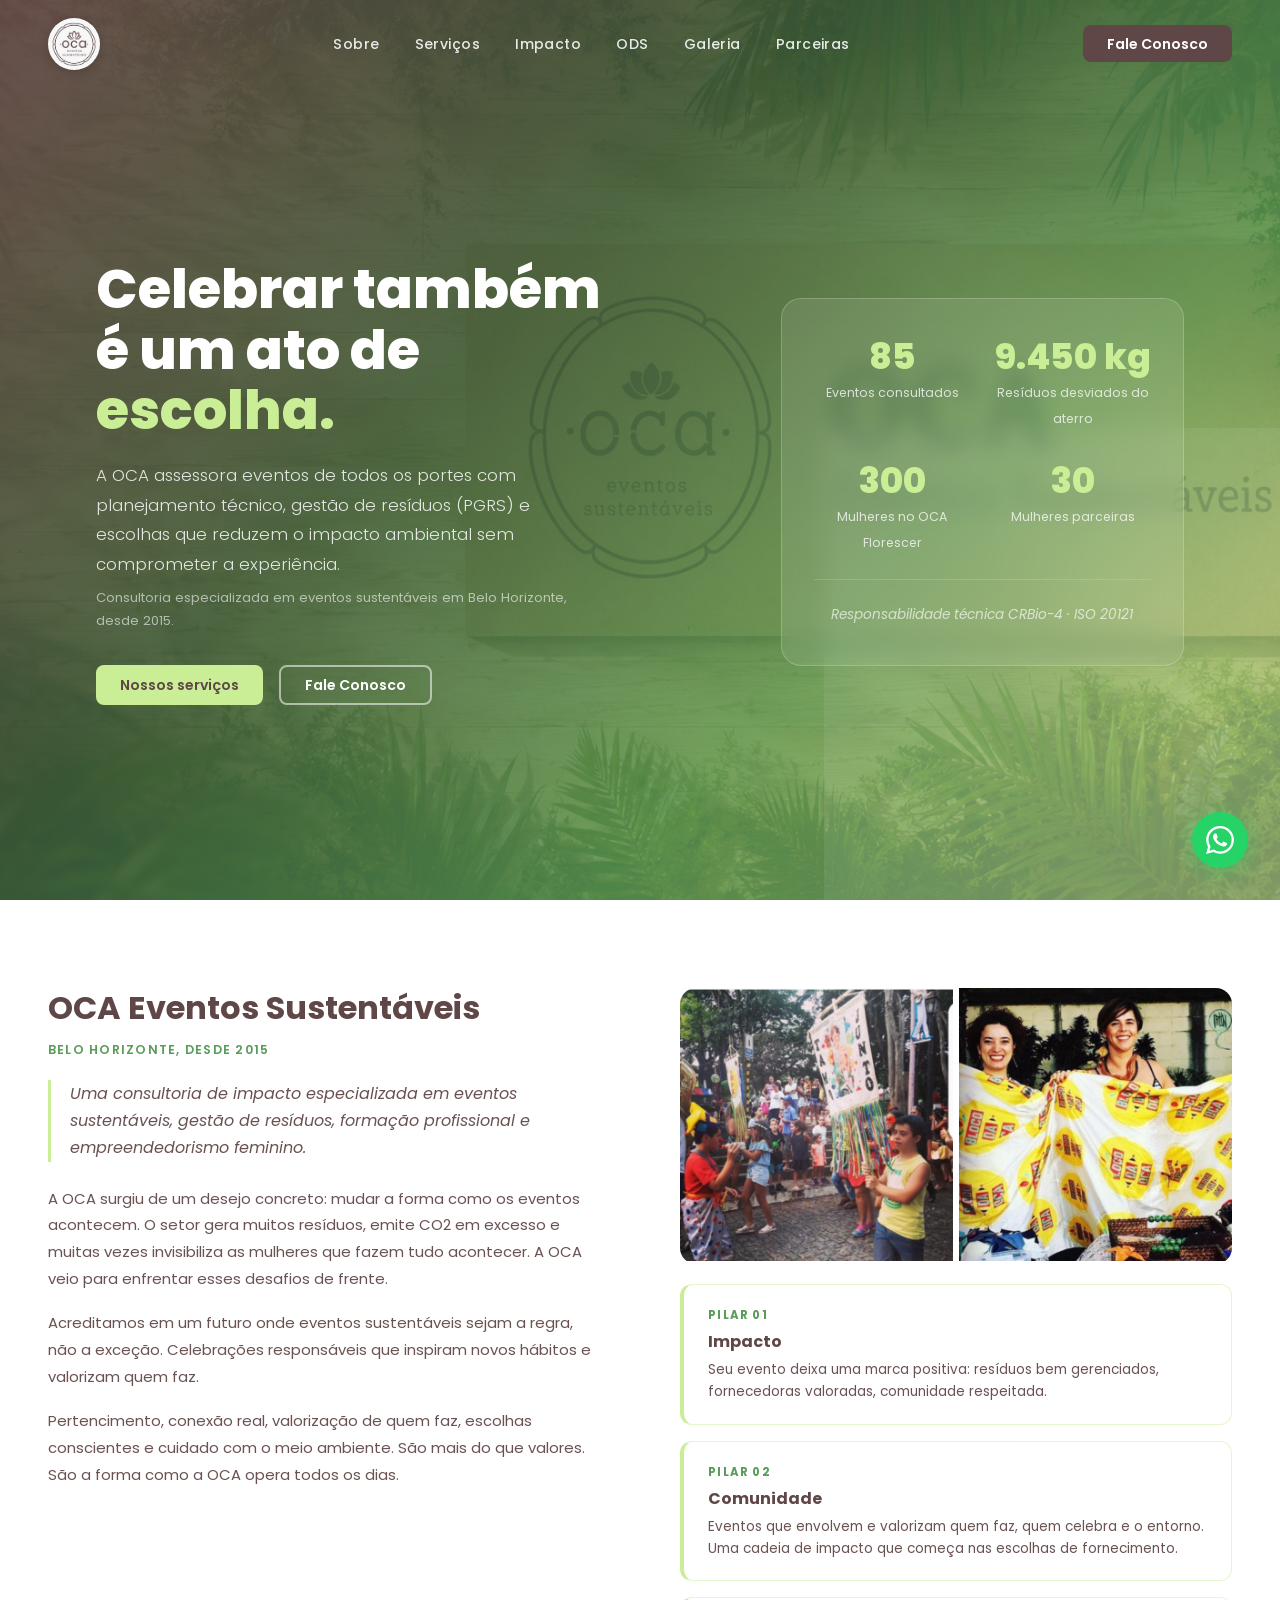
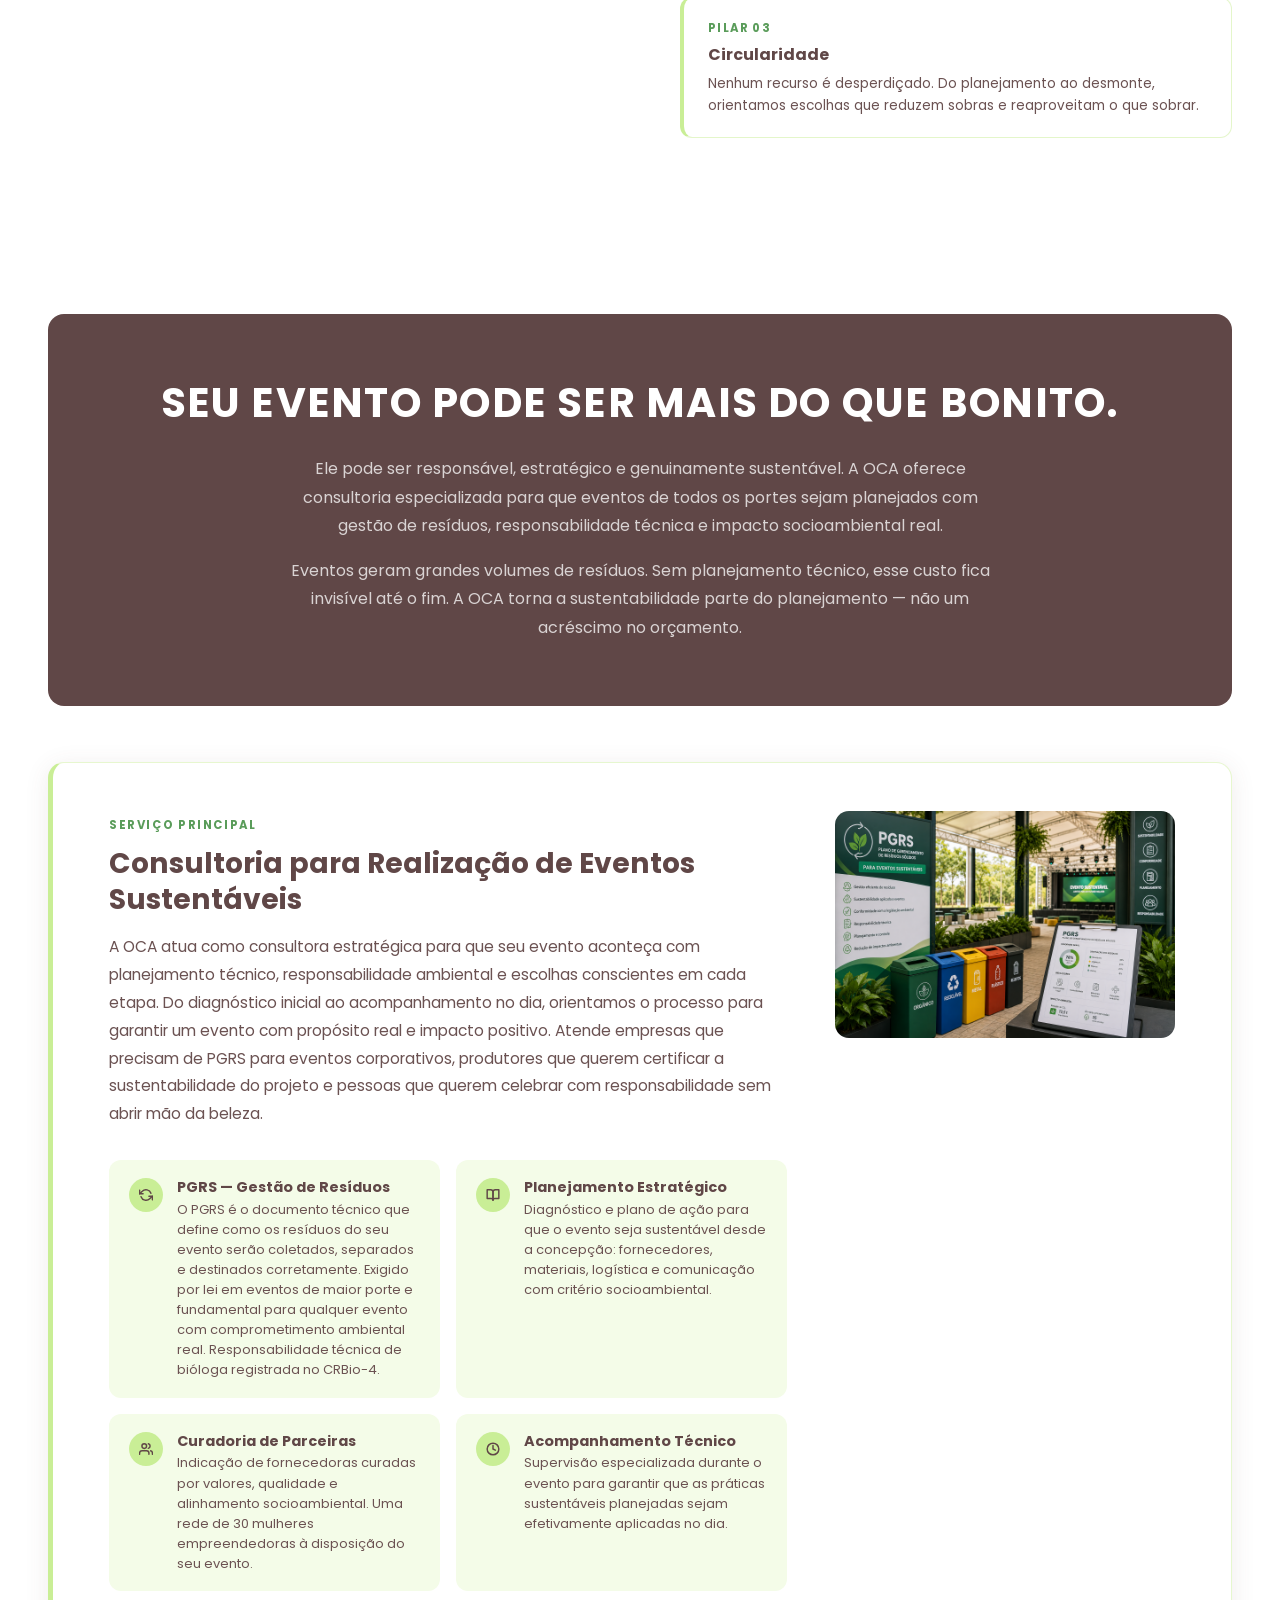
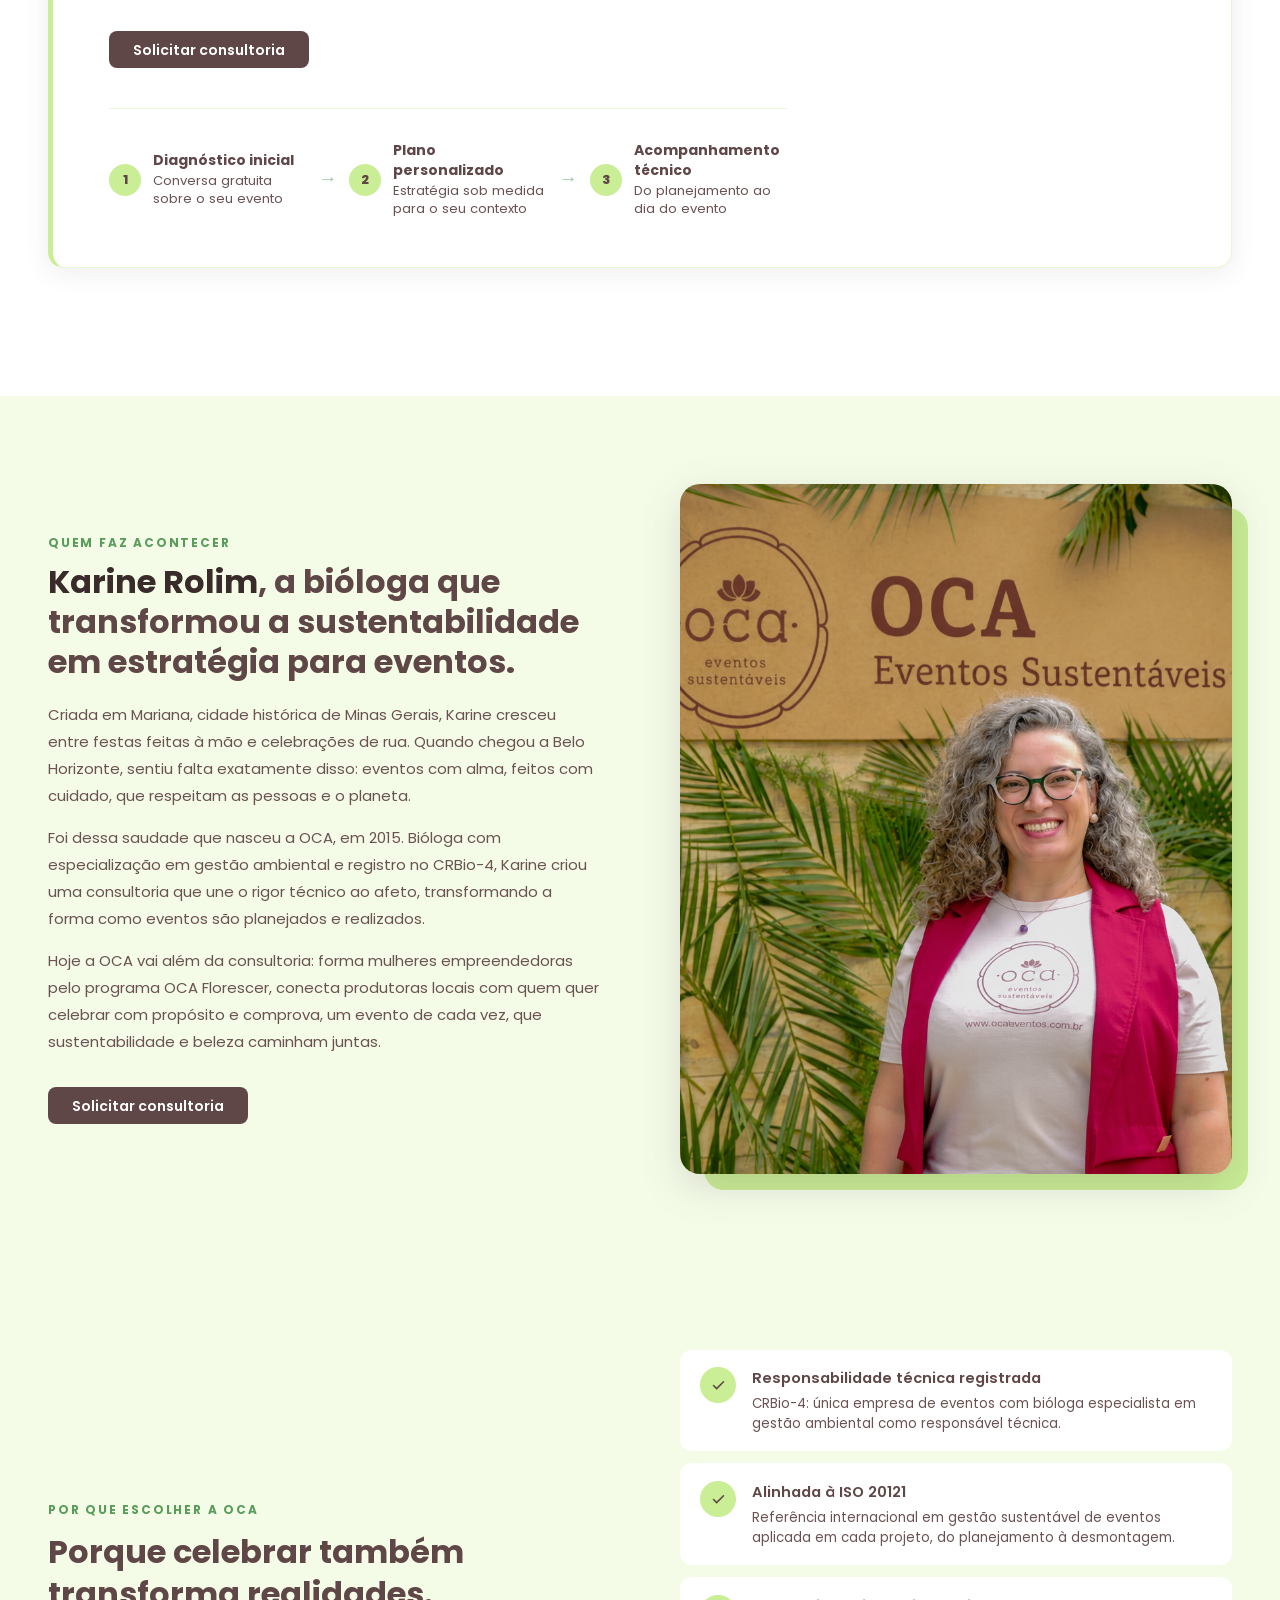
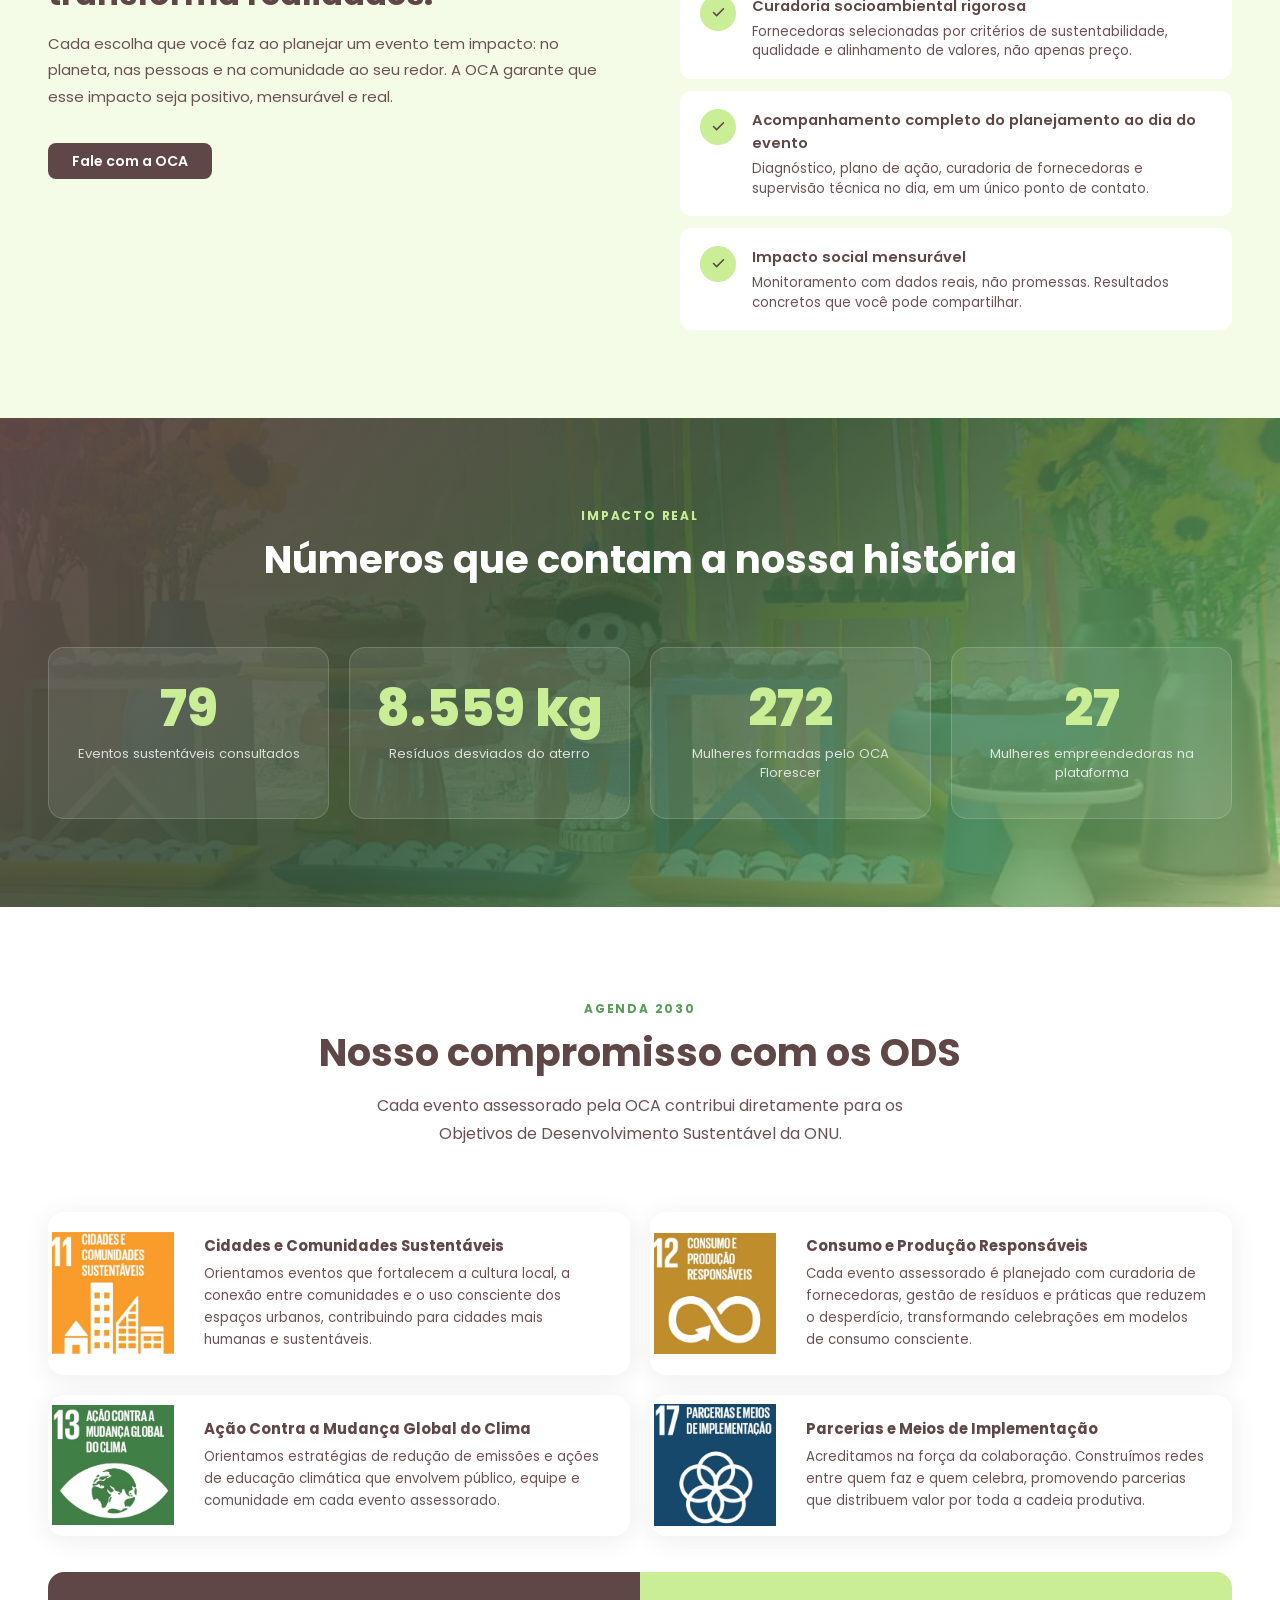
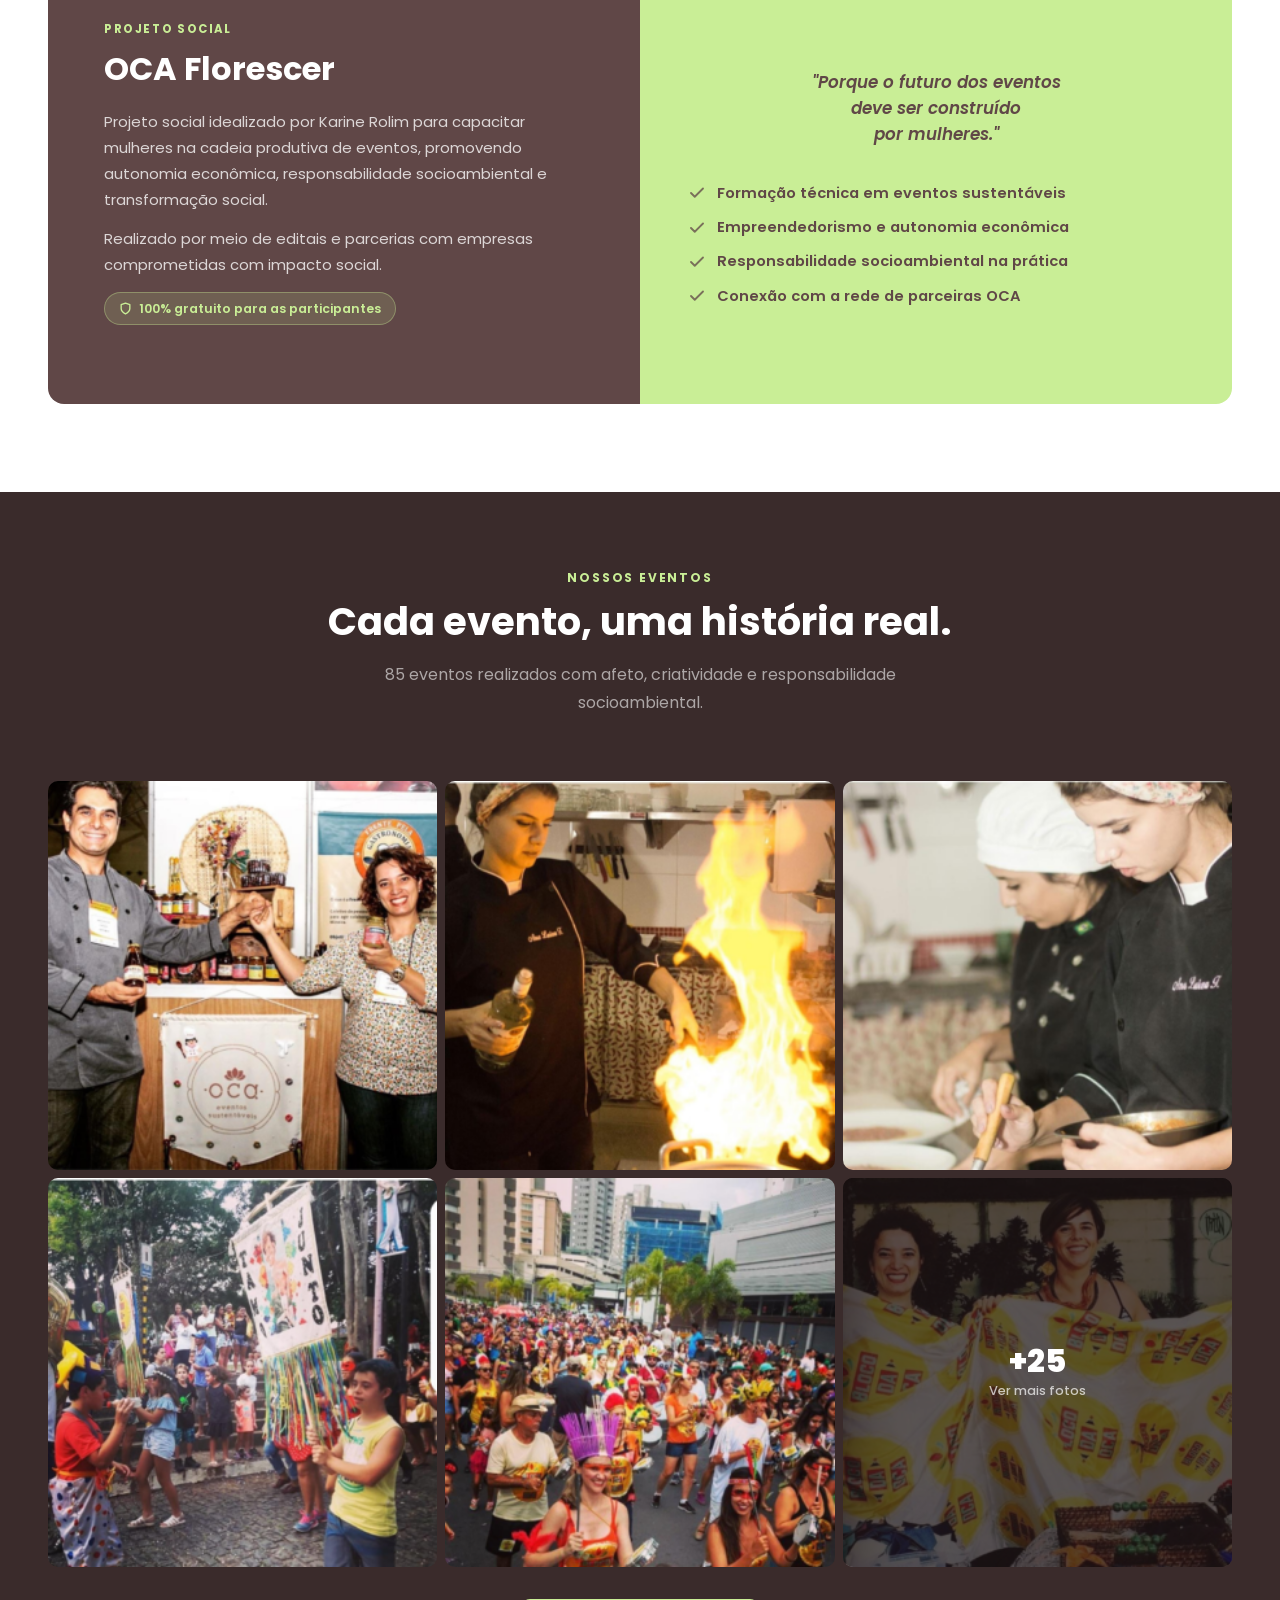
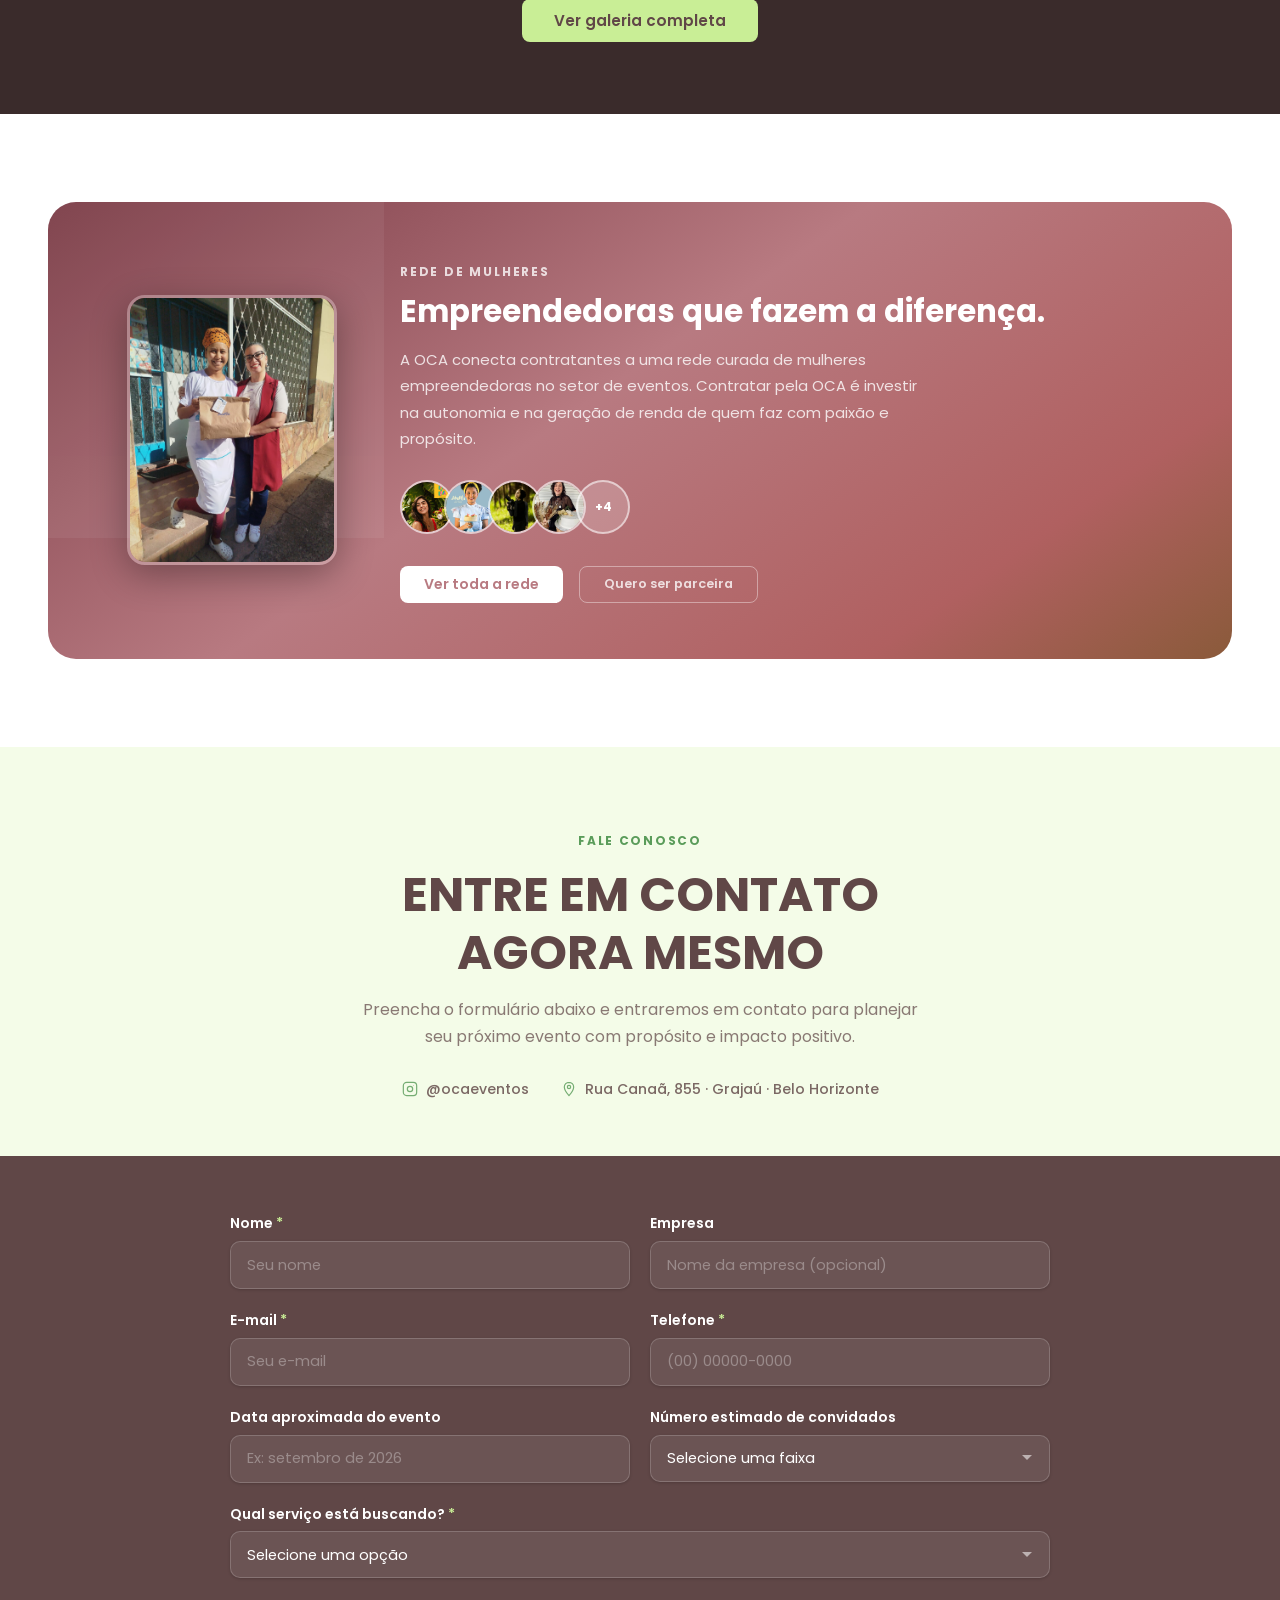
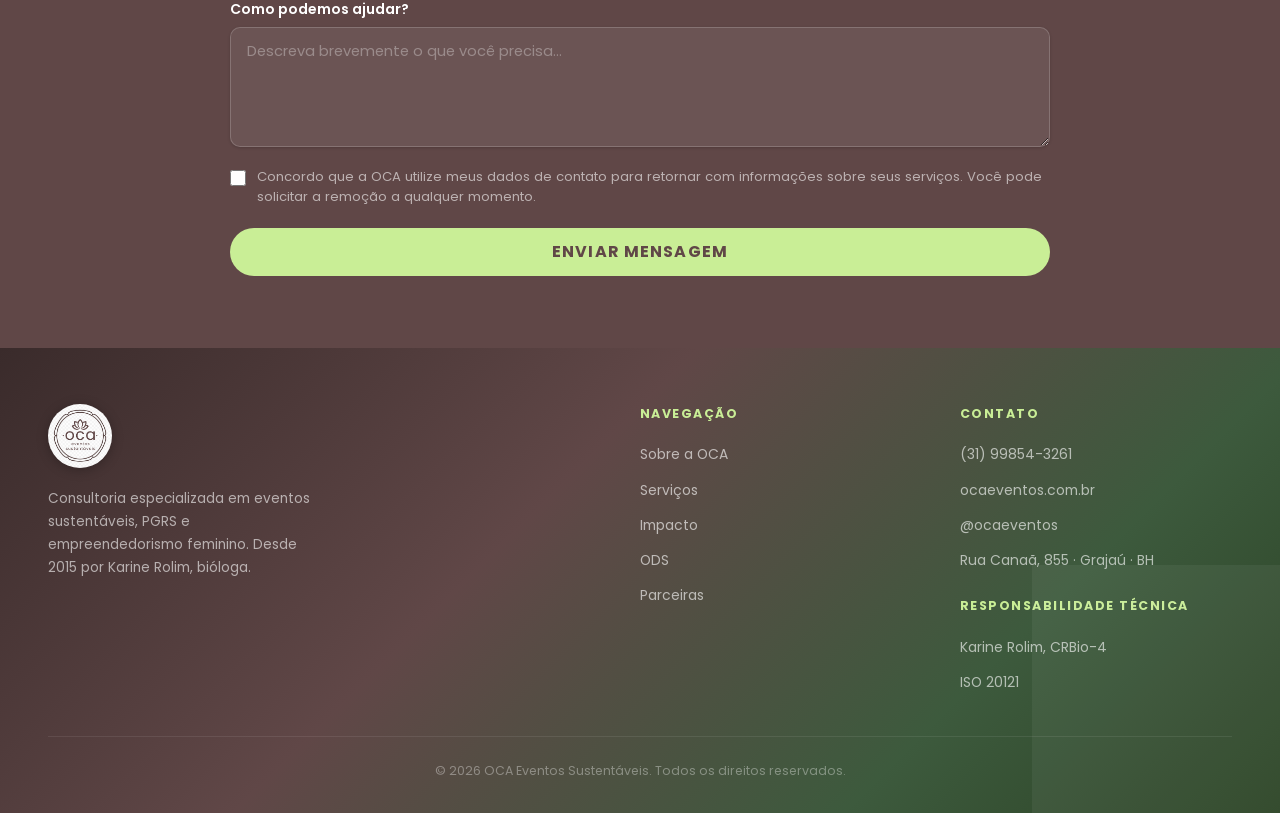
==== commit e34c288a: "Implementa plano estrategico completo de melhorias do site OCA Positionamento, copy, UX, conversao, " ====
--- a/index.html
+++ b/index.html
@@ -3,11 +3,11 @@
 <head>
     <meta charset="UTF-8">
     <meta name="viewport" content="width=device-width, initial-scale=1.0">
-    <title>OCA Eventos Sustentáveis | Celebrar com Propósito</title>
+    <title>OCA | Consultoria em Eventos Sustentáveis e PGRS — Belo Horizonte</title>
     <link rel="icon" type="image/svg+xml" href="identidade/favicon.svg">
-    <meta name="description" content="A OCA Eventos Sustentáveis transforma encontros em experiências significativas, conectando pessoas, conhecimento e propósito com responsabilidade socioambiental. Desde 2015 em Belo Horizonte.">
+    <meta name="description" content="Consultoria especializada em eventos sustentáveis e PGRS em Belo Horizonte. Karine Rolim, bióloga CRBio-4, orienta seu evento com responsabilidade técnica e impacto socioambiental real. Desde 2015.">
     <meta property="og:title" content="OCA Eventos Sustentáveis">
-    <meta property="og:description" content="Gestão e organização de eventos sustentáveis, PGRS e empreendedorismo feminino. Desde 2015 por Karine Rolim, bióloga.">
+    <meta property="og:description" content="Consultoria técnica para eventos sustentáveis, elaboração de PGRS e curadoria de parceiras. Belo Horizonte, desde 2015.">
     <meta property="og:image" content="identidade/logo.png">
     <link rel="preconnect" href="https://fonts.googleapis.com">
     <link rel="preconnect" href="https://fonts.gstatic.com" crossorigin>
@@ -1125,7 +1125,6 @@
         }
 
         /* PARCEIRAS */
-        #parceiras { background: var(--light-bg); }
 
         .parceiras__intro {
             text-align: center;
@@ -2324,6 +2323,91 @@
             .consultoria-main { padding: 2rem 1.5rem; grid-template-columns: 1fr; }
             .consultoria-main__items { grid-template-columns: 1fr; }
             .consultoria-main__visual { position: static; order: -1; }
+        }
+
+        /* COMO FUNCIONA */
+        .como-funciona {
+            display: flex;
+            align-items: center;
+            margin-top: 2.5rem;
+            padding-top: 2rem;
+            border-top: 1px solid rgba(201, 238, 150, 0.35);
+        }
+
+        .como-funciona__step {
+            display: flex;
+            align-items: center;
+            gap: 0.75rem;
+            flex: 1;
+        }
+
+        .como-funciona__num {
+            width: 32px;
+            height: 32px;
+            background: var(--green);
+            border-radius: 50%;
+            display: flex;
+            align-items: center;
+            justify-content: center;
+            font-size: 0.8rem;
+            font-weight: 800;
+            color: var(--brown);
+            flex-shrink: 0;
+        }
+
+        .como-funciona__text {
+            font-size: 0.82rem;
+            color: var(--text-muted);
+            line-height: 1.4;
+        }
+
+        .como-funciona__text strong {
+            color: var(--brown);
+            display: block;
+            font-size: 0.88rem;
+            margin-bottom: 0.1rem;
+        }
+
+        .como-funciona__arrow {
+            color: var(--green-mid);
+            font-size: 1.2rem;
+            flex-shrink: 0;
+            padding: 0 0.75rem;
+            opacity: 0.55;
+        }
+
+        /* FLOATING WHATSAPP */
+        .whatsapp-float {
+            position: fixed;
+            bottom: 2rem;
+            right: 2rem;
+            z-index: 990;
+            width: 56px;
+            height: 56px;
+            border-radius: 50%;
+            background: #25D366;
+            display: flex;
+            align-items: center;
+            justify-content: center;
+            box-shadow: 0 4px 20px rgba(37, 211, 102, 0.45);
+            transition: transform 0.2s ease, box-shadow 0.2s ease;
+        }
+
+        .whatsapp-float:hover {
+            transform: scale(1.1);
+            box-shadow: 0 6px 28px rgba(37, 211, 102, 0.6);
+        }
+
+        .whatsapp-float svg {
+            width: 28px;
+            height: 28px;
+            fill: #fff;
+        }
+
+        @media (max-width: 760px) {
+            .como-funciona { flex-direction: column; align-items: flex-start; gap: 1rem; }
+            .como-funciona__arrow { display: none; }
+            .whatsapp-float { bottom: 1.25rem; right: 1.25rem; width: 50px; height: 50px; }
         }
     </style>
 </head>
@@ -2379,7 +2463,7 @@
                         <span class="wc-word">transformação.</span>
                     </em>
                 </h1>
-                <p>A OCA transforma encontros em experiências significativas, conectando pessoas, conhecimento e propósito por meio da sustentabilidade, do impacto e da circularidade.</p>
+                <p>A OCA assessora eventos de todos os portes com planejamento técnico, gestão de resíduos (PGRS) e escolhas que reduzem o impacto ambiental sem comprometer a experiência.</p>
                 <p class="hero__desde">Consultoria especializada em eventos sustentáveis em Belo Horizonte, desde 2015.</p>
                 <div class="hero__buttons">
                     <a href="#servicos" class="btn btn--green">Nossos serviços</a>
@@ -2390,7 +2474,7 @@
                 <div class="hero__stats">
                     <div class="hero__stat">
                         <strong>85</strong>
-                        <span>Eventos realizados</span>
+                        <span>Eventos consultados</span>
                     </div>
                     <div class="hero__stat">
                         <strong>9.450 kg</strong>
@@ -2434,46 +2518,19 @@
                         <div class="pillar">
                             <div class="pillar__label">Pilar 01</div>
                             <h4>Impacto</h4>
-                            <p>Transformações que permanecem além do momento vivido: experiências com contribuições positivas e duradouras para pessoas e comunidades.</p>
+                            <p>Seu evento deixa uma marca positiva: resíduos bem gerenciados, fornecedoras valoradas, comunidade respeitada.</p>
                         </div>
                         <div class="pillar">
                             <div class="pillar__label">Pilar 02</div>
                             <h4>Comunidade</h4>
-                            <p>Equilíbrio entre presente e futuro, valorizando pessoas, relações e recursos por meio de escolhas conscientes.</p>
+                            <p>Eventos que envolvem e valorizam quem faz, quem celebra e o entorno. Uma cadeia de impacto que começa nas escolhas de fornecimento.</p>
                         </div>
                         <div class="pillar">
                             <div class="pillar__label">Pilar 03</div>
                             <h4>Circularidade</h4>
-                            <p>Recursos em ciclos contínuos: um modelo que valoriza o reaproveitamento e amplia o valor gerado por cada evento.</p>
+                            <p>Nenhum recurso é desperdiçado. Do planejamento ao desmonte, orientamos escolhas que reduzem sobras e reaproveitam o que sobrar.</p>
                         </div>
                     </div>
-                </div>
-            </div>
-        </div>
-    </section>
-
-    <!-- KARINE -->
-    <section id="karine" aria-labelledby="karine-titulo">
-        <div class="container">
-            <div class="karine__grid">
-                <div class="karine__text reveal">
-                    <span class="section__eyebrow">Quem faz acontecer</span>
-                    <h2 id="karine-titulo">
-                        <span class="karine-name">
-                            Karine Rolim
-                            <svg class="karine-name__underline" viewBox="0 0 300 20" aria-hidden="true">
-                                <path class="karine-name__path"
-                                    d="M 0,10 Q 75,0 150,10 Q 225,20 300,10"
-                                    stroke="currentColor" stroke-width="2.5" fill="none" stroke-linecap="round"/>
-                            </svg>
-                        </span>, a bióloga que reinventou a forma de celebrar.
-                    </h2>
-                    <p>Criada em Mariana, cidade histórica de Minas Gerais, Karine cresceu entre festas feitas à mão e celebrações de rua. Quando chegou a Belo Horizonte, sentiu falta exatamente disso: eventos com alma, feitos com cuidado, que respeitam as pessoas e o planeta.</p>
-                    <p>Foi dessa saudade que nasceu a OCA, em 2015. Bióloga com especialização em gestão ambiental e registro no CRBio-4, Karine criou uma consultoria que une o rigor técnico ao afeto, transformando a forma como eventos são planejados e realizados.</p>
-                    <p>Hoje a OCA vai além dos eventos: forma mulheres empreendedoras pelo programa OCA Florescer, conecta produtoras locais com quem quer celebrar com propósito e comprova, um evento de cada vez, que sustentabilidade e beleza caminham juntas.</p>
-                </div>
-                <div class="karine__photo-wrap reveal reveal-d1">
-                    <img src="identidade/fotos/karine.png" alt="Karine Rolim, fundadora e responsável técnica da OCA Eventos Sustentáveis">
                 </div>
             </div>
         </div>
@@ -2485,6 +2542,7 @@
             <div class="servicos__challenge reveal">
                 <h2 id="servicos-titulo">Seu evento pode ser mais do que bonito.</h2>
                 <p>Ele pode ser responsável, estratégico e genuinamente sustentável. A OCA oferece consultoria especializada para que eventos de todos os portes sejam planejados com gestão de resíduos, responsabilidade técnica e impacto socioambiental real.</p>
+                <p>Eventos geram grandes volumes de resíduos. Sem planejamento técnico, esse custo fica invisível até o fim. A OCA torna a sustentabilidade parte do planejamento — não um acréscimo no orçamento.</p>
             </div>
 
             <!-- Consultoria Principal -->
@@ -2492,7 +2550,7 @@
                 <div class="consultoria-main__content">
                     <span class="consultoria-main__tag">Serviço principal</span>
                     <h3>Consultoria para Realização de Eventos Sustentáveis</h3>
-                    <p class="consultoria-main__desc">A OCA atua como consultora estratégica para que seu evento aconteça com planejamento técnico, responsabilidade ambiental e escolhas conscientes em cada etapa. Do diagnóstico inicial ao acompanhamento no dia, orientamos o processo para garantir um evento com propósito real e impacto positivo.</p>
+                    <p class="consultoria-main__desc">A OCA atua como consultora estratégica para que seu evento aconteça com planejamento técnico, responsabilidade ambiental e escolhas conscientes em cada etapa. Do diagnóstico inicial ao acompanhamento no dia, orientamos o processo para garantir um evento com propósito real e impacto positivo. Atende empresas que precisam de PGRS para eventos corporativos, produtores que querem certificar a sustentabilidade do projeto e pessoas que querem celebrar com responsabilidade sem abrir mão da beleza.</p>
                     <div class="consultoria-main__items">
                         <div class="consultoria-item">
                             <div class="consultoria-item__icon" aria-hidden="true">
@@ -2500,7 +2558,7 @@
                             </div>
                             <div>
                                 <h4>PGRS — Gestão de Resíduos</h4>
-                                <p>Elaboração do Plano de Gerenciamento de Resíduos Sólidos para eventos de todos os portes, em conformidade com a Lei 12.305/2010. Responsabilidade técnica de bióloga registrada no CRBio-4.</p>
+                                <p>O PGRS é o documento técnico que define como os resíduos do seu evento serão coletados, separados e destinados corretamente. Exigido por lei em eventos de maior porte e fundamental para qualquer evento com comprometimento ambiental real. Responsabilidade técnica de bióloga registrada no CRBio-4.</p>
                             </div>
                         </div>
                         <div class="consultoria-item">
@@ -2532,12 +2590,67 @@
                         </div>
                     </div>
                     <a href="#contato" class="btn btn--primary">Solicitar consultoria</a>
+                    <div class="como-funciona">
+                        <div class="como-funciona__step">
+                            <div class="como-funciona__num">1</div>
+                            <div class="como-funciona__text">
+                                <strong>Diagnóstico inicial</strong>
+                                Conversa gratuita sobre o seu evento
+                            </div>
+                        </div>
+                        <span class="como-funciona__arrow">→</span>
+                        <div class="como-funciona__step">
+                            <div class="como-funciona__num">2</div>
+                            <div class="como-funciona__text">
+                                <strong>Plano personalizado</strong>
+                                Estratégia sob medida para o seu contexto
+                            </div>
+                        </div>
+                        <span class="como-funciona__arrow">→</span>
+                        <div class="como-funciona__step">
+                            <div class="como-funciona__num">3</div>
+                            <div class="como-funciona__text">
+                                <strong>Acompanhamento técnico</strong>
+                                Do planejamento ao dia do evento
+                            </div>
+                        </div>
+                    </div>
                 </div>
                 <div class="consultoria-main__visual">
                     <img src="identidade/imagem pgrs.png" alt="Gestão de Resíduos em Eventos — PGRS OCA">
                 </div>
             </div>
 
+        </div>
+    </section>
+
+    <!-- KARINE -->
+    <section id="karine" aria-labelledby="karine-titulo">
+        <div class="container">
+            <div class="karine__grid">
+                <div class="karine__text reveal">
+                    <span class="section__eyebrow">Quem faz acontecer</span>
+                    <h2 id="karine-titulo">
+                        <span class="karine-name">
+                            Karine Rolim
+                            <svg class="karine-name__underline" viewBox="0 0 300 20" aria-hidden="true">
+                                <path class="karine-name__path"
+                                    d="M 0,10 Q 75,0 150,10 Q 225,20 300,10"
+                                    stroke="currentColor" stroke-width="2.5" fill="none" stroke-linecap="round"/>
+                            </svg>
+                        </span>, a bióloga que transformou a sustentabilidade em estratégia para eventos.
+                    </h2>
+                    <p>Criada em Mariana, cidade histórica de Minas Gerais, Karine cresceu entre festas feitas à mão e celebrações de rua. Quando chegou a Belo Horizonte, sentiu falta exatamente disso: eventos com alma, feitos com cuidado, que respeitam as pessoas e o planeta.</p>
+                    <p>Foi dessa saudade que nasceu a OCA, em 2015. Bióloga com especialização em gestão ambiental e registro no CRBio-4, Karine criou uma consultoria que une o rigor técnico ao afeto, transformando a forma como eventos são planejados e realizados.</p>
+                    <p>Hoje a OCA vai além da consultoria: forma mulheres empreendedoras pelo programa OCA Florescer, conecta produtoras locais com quem quer celebrar com propósito e comprova, um evento de cada vez, que sustentabilidade e beleza caminham juntas.</p>
+                    <div style="margin-top: 2rem;">
+                        <a href="#contato" class="btn btn--primary">Solicitar consultoria</a>
+                    </div>
+                </div>
+                <div class="karine__photo-wrap reveal reveal-d1">
+                    <img src="identidade/fotos/karine.png" alt="Karine Rolim, fundadora e responsável técnica da OCA Eventos Sustentáveis">
+                </div>
+            </div>
         </div>
     </section>
 
@@ -2585,8 +2698,8 @@
                             <svg viewBox="0 0 24 24" stroke-width="2.5" stroke-linecap="round" stroke-linejoin="round"><polyline points="20 6 9 17 4 12"/></svg>
                         </div>
                         <div>
-                            <h4>Gestão completa do início ao fim</h4>
-                            <p>Planejamento, produção, logística, acessibilidade, segurança e gestão de resíduos em um único parceiro.</p>
+                            <h4>Acompanhamento completo do planejamento ao dia do evento</h4>
+                            <p>Diagnóstico, plano de ação, curadoria de fornecedoras e supervisão técnica no dia, em um único ponto de contato.</p>
                         </div>
                     </div>
                     <div class="dif-item">
@@ -2613,7 +2726,7 @@
             <div class="stats-grid">
                 <div class="stat-box reveal">
                     <span class="stat-box__number" data-target="85">85</span>
-                    <div class="stat-box__label">Eventos sustentáveis realizados</div>
+                    <div class="stat-box__label">Eventos sustentáveis consultados</div>
                 </div>
                 <div class="stat-box reveal reveal-d1">
                     <span class="stat-box__number" data-target="9450" data-suffix="kg">9.450 kg</span>
@@ -2637,7 +2750,7 @@
             <div class="section__header reveal">
                 <span class="section__eyebrow">Agenda 2030</span>
                 <h2 class="section__title" id="ods-titulo">Nosso compromisso com os ODS</h2>
-                <p class="section__subtitle">Cada evento realizado pela OCA contribui diretamente para os Objetivos de Desenvolvimento Sustentável da ONU.</p>
+                <p class="section__subtitle">Cada evento assessorado pela OCA contribui diretamente para os Objetivos de Desenvolvimento Sustentável da ONU.</p>
             </div>
             <div class="ods-grid">
                 <div class="ods-card reveal">
@@ -2646,7 +2759,7 @@
                     </div>
                     <div class="ods-body">
                         <h4>Cidades e Comunidades Sustentáveis</h4>
-                        <p>Promovemos eventos que fortalecem a cultura local, a conexão entre comunidades e o uso consciente dos espaços urbanos, contribuindo para cidades mais humanas e sustentáveis.</p>
+                        <p>Orientamos eventos que fortalecem a cultura local, a conexão entre comunidades e o uso consciente dos espaços urbanos, contribuindo para cidades mais humanas e sustentáveis.</p>
                     </div>
                 </div>
                 <div class="ods-card reveal reveal-d1">
@@ -2655,7 +2768,7 @@
                     </div>
                     <div class="ods-body">
                         <h4>Consumo e Produção Responsáveis</h4>
-                        <p>Cada evento é planejado com curadoria de fornecedoras, gestão de resíduos e práticas que reduzem o desperdício, transformando celebrações em modelos de consumo consciente.</p>
+                        <p>Cada evento assessorado é planejado com curadoria de fornecedoras, gestão de resíduos e práticas que reduzem o desperdício, transformando celebrações em modelos de consumo consciente.</p>
                     </div>
                 </div>
                 <div class="ods-card reveal reveal-d2">
@@ -2664,7 +2777,7 @@
                     </div>
                     <div class="ods-body">
                         <h4>Ação Contra a Mudança Global do Clima</h4>
-                        <p>Implementamos estratégias de redução de emissões e ações de educação climática que envolvem público, equipe e comunidade em cada evento realizado.</p>
+                        <p>Orientamos estratégias de redução de emissões e ações de educação climática que envolvem público, equipe e comunidade em cada evento assessorado.</p>
                     </div>
                 </div>
                 <div class="ods-card reveal reveal-d3">
@@ -2727,22 +2840,22 @@
             </div>
             <div class="galeria-preview reveal">
                 <div class="galeria-preview__item" onclick="openGaleria()">
-                    <img src="identidade/fotos/1-1-300x300.png" alt="Evento OCA">
+                    <img src="identidade/fotos/1-1-300x300.png" alt="Evento sustentável assessorado pela OCA — Belo Horizonte" loading="lazy">
                 </div>
                 <div class="galeria-preview__item" onclick="openGaleria()">
-                    <img src="identidade/fotos/2-1-300x300.png" alt="Evento OCA">
+                    <img src="identidade/fotos/2-1-300x300.png" alt="Consultoria em eventos sustentáveis OCA" loading="lazy">
                 </div>
                 <div class="galeria-preview__item" onclick="openGaleria()">
-                    <img src="identidade/fotos/3-1-300x300.png" alt="Evento OCA">
+                    <img src="identidade/fotos/3-1-300x300.png" alt="Gestão de resíduos em evento — OCA Karine Rolim" loading="lazy">
                 </div>
                 <div class="galeria-preview__item" onclick="openGaleria()">
-                    <img src="identidade/fotos/4-1-300x300.png" alt="Evento OCA">
+                    <img src="identidade/fotos/4-1-300x300.png" alt="Evento sustentável com consultoria OCA — BH" loading="lazy">
                 </div>
                 <div class="galeria-preview__item" onclick="openGaleria()">
-                    <img src="identidade/fotos/5-1-300x300.png" alt="Evento OCA">
+                    <img src="identidade/fotos/5-1-300x300.png" alt="Consultoria PGRS para eventos — OCA" loading="lazy">
                 </div>
                 <div class="galeria-preview__item galeria-preview__item--more" onclick="openGaleria()">
-                    <img src="identidade/fotos/6-1-300x300.png" alt="Evento OCA">
+                    <img src="identidade/fotos/6-1-300x300.png" alt="Eventos sustentáveis OCA Belo Horizonte" loading="lazy">
                     <div class="galeria-more-overlay">
                         <strong>+25</strong>
                         <span>Ver mais fotos</span>
@@ -2763,38 +2876,7 @@
             <h3>Galeria de eventos <span>OCA</span></h3>
             <button class="galeria-modal__close" onclick="closeGaleria()" aria-label="Fechar galeria">&#x2715;</button>
         </div>
-        <div class="galeria-modal__grid">
-            <img src="identidade/fotos/WhatsApp-Image-2024-07-08-at-11.24.03-1152x1536.jpeg" alt="Evento OCA">
-            <img src="identidade/fotos/1-1-300x300.png" alt="Evento OCA">
-            <img src="identidade/fotos/2-1-300x300.png" alt="Evento OCA">
-            <img src="identidade/fotos/3-1-300x300.png" alt="Evento OCA">
-            <img src="identidade/fotos/4-1-300x300.png" alt="Evento OCA">
-            <img src="identidade/fotos/5-1-300x300.png" alt="Evento OCA">
-            <img src="identidade/fotos/6-1-300x300.png" alt="Evento OCA">
-            <img src="identidade/fotos/7-1-300x300.png" alt="Evento OCA">
-            <img src="identidade/fotos/8-1-300x300.png" alt="Evento OCA">
-            <img src="identidade/fotos/WhatsApp Image 2026-06-08 at 11.35.39 (1).jpeg" alt="Evento OCA">
-            <img src="identidade/fotos/9-1-300x300.png" alt="Evento OCA">
-            <img src="identidade/fotos/10-1-300x300.png" alt="Evento OCA">
-            <img src="identidade/fotos/11-1-300x300.png" alt="Evento OCA">
-            <img src="identidade/fotos/12-1-300x300.png" alt="Evento OCA">
-            <img src="identidade/fotos/13-1-300x300.png" alt="Evento OCA">
-            <img src="identidade/fotos/14-1-300x300.png" alt="Evento OCA">
-            <img src="identidade/fotos/15-1-300x300.png" alt="Evento OCA">
-            <img src="identidade/fotos/16-1-300x300.png" alt="Evento OCA">
-            <img src="identidade/fotos/17-1-300x300.png" alt="Evento OCA">
-            <img src="identidade/fotos/18-300x300.png" alt="Evento OCA">
-            <img src="identidade/fotos/19-1-300x300.png" alt="Evento OCA">
-            <img src="identidade/fotos/20-300x300.png" alt="Evento OCA">
-            <img src="identidade/fotos/21-300x300.png" alt="Evento OCA">
-            <img src="identidade/fotos/22-300x300.png" alt="Evento OCA">
-            <img src="identidade/fotos/23-300x300.png" alt="Evento OCA">
-            <img src="identidade/fotos/24-300x300.png" alt="Evento OCA">
-            <img src="identidade/fotos/25-300x300.png" alt="Evento OCA">
-            <img src="identidade/fotos/26-300x300.png" alt="Evento OCA">
-            <img src="identidade/fotos/27-300x300.png" alt="Evento OCA">
-            <img src="identidade/fotos/28-300x300.png" alt="Evento OCA">
-        </div>
+        <div class="galeria-modal__grid" id="galeriaGrid"></div>
     </div>
 
     <!-- PARCEIRAS / REDE DE MULHERES -->
@@ -2817,7 +2899,7 @@
                     </div>
                     <div class="rede-hero__actions">
                         <button onclick="openParceiras()" class="btn btn--white-rose">Ver toda a rede</button>
-                        <a href="https://wa.me/5531998543261?text=Ol%C3%A1%20Karine!%20Tenho%20interesse%20em%20me%20tornar%20parceira%20da%20OCA%20Eventos%20Sustent%C3%A1veis." target="_blank" rel="noopener noreferrer" class="btn btn--outline-white-rose">Quero ser parceira</a>
+                        <a href="https://wa.me/5531998543261?text=Ol%C3%A1%20Karine!%20Tenho%20interesse%20em%20me%20tornar%20parceira%20da%20OCA%20Eventos%20Sustent%C3%A1veis." target="_blank" rel="noopener noreferrer" class="btn btn--outline-white-rose" style="font-size:0.8rem; opacity:0.78; border-width:1px;">Quero ser parceira</a>
                     </div>
                 </div>
             </div>
@@ -3119,6 +3201,22 @@
                         <input type="tel" id="f-tel" class="contato__input" placeholder="(00) 00000-0000" required>
                     </div>
                 </div>
+                <div class="contato__grid-2">
+                    <div class="contato__field">
+                        <label for="f-data">Data aproximada do evento</label>
+                        <input type="text" id="f-data" class="contato__input" placeholder="Ex: setembro de 2026">
+                    </div>
+                    <div class="contato__field">
+                        <label for="f-porte">Número estimado de convidados</label>
+                        <select id="f-porte" class="contato__select">
+                            <option value="" disabled selected>Selecione uma faixa</option>
+                            <option value="Até 50 convidados">Até 50 convidados</option>
+                            <option value="50 a 200 convidados">50 a 200 convidados</option>
+                            <option value="200 a 500 convidados">200 a 500 convidados</option>
+                            <option value="Acima de 500 convidados">Acima de 500 convidados</option>
+                        </select>
+                    </div>
+                </div>
                 <div class="contato__field">
                     <label for="f-servico">Qual serviço está buscando? <span class="contato__req">*</span></label>
                     <select id="f-servico" class="contato__select" required>
@@ -3141,6 +3239,16 @@
             </form>
         </div>
     </section>
+
+    <!-- FLOATING WHATSAPP -->
+    <a href="https://wa.me/5531998543261?text=Ol%C3%A1%2C+Karine!+Gostaria+de+saber+mais+sobre+a+consultoria+da+OCA."
+       target="_blank" rel="noopener noreferrer"
+       class="whatsapp-float"
+       aria-label="Fale pelo WhatsApp">
+        <svg viewBox="0 0 24 24" xmlns="http://www.w3.org/2000/svg">
+            <path d="M17.472 14.382c-.297-.149-1.758-.867-2.03-.967-.273-.099-.471-.148-.67.15-.197.297-.767.966-.94 1.164-.173.199-.347.223-.644.075-.297-.15-1.255-.463-2.39-1.475-.883-.788-1.48-1.761-1.653-2.059-.173-.297-.018-.458.13-.606.134-.133.298-.347.446-.52.149-.174.198-.298.298-.497.099-.198.05-.371-.025-.52-.075-.149-.669-1.612-.916-2.207-.242-.579-.487-.5-.669-.51-.173-.008-.371-.01-.57-.01-.198 0-.52.074-.792.372-.272.297-1.04 1.016-1.04 2.479 0 1.462 1.065 2.875 1.213 3.074.149.198 2.096 3.2 5.077 4.487.709.306 1.262.489 1.694.625.712.227 1.36.195 1.871.118.571-.085 1.758-.719 2.006-1.413.248-.694.248-1.289.173-1.413-.074-.124-.272-.198-.57-.347m-5.421 7.403h-.004a9.87 9.87 0 0 1-5.031-1.378l-.361-.214-3.741.982.998-3.648-.235-.374a9.86 9.86 0 0 1-1.51-5.26c.001-5.45 4.436-9.884 9.888-9.884 2.64 0 5.122 1.03 6.988 2.898a9.825 9.825 0 0 1 2.893 6.994c-.003 5.45-4.437 9.884-9.885 9.884m8.413-18.297A11.815 11.815 0 0 0 12.05 0C5.495 0 .16 5.335.157 11.892c0 2.096.547 4.142 1.588 5.945L.057 24l6.305-1.654a11.882 11.882 0 0 0 5.683 1.448h.005c6.554 0 11.89-5.335 11.893-11.893a11.821 11.821 0 0 0-3.48-8.413z"/>
+        </svg>
+    </a>
 
     <!-- FOOTER -->
     <footer>
@@ -3184,7 +3292,50 @@
     </footer>
 
     <script>
+        const galeriaImagens = [
+            ['identidade/fotos/WhatsApp-Image-2024-07-08-at-11.24.03-1152x1536.jpeg', 'Evento sustentável OCA — Belo Horizonte'],
+            ['identidade/fotos/1-1-300x300.png', 'Consultoria em eventos sustentáveis OCA'],
+            ['identidade/fotos/2-1-300x300.png', 'Evento com gestão de resíduos — OCA BH'],
+            ['identidade/fotos/3-1-300x300.png', 'Evento sustentável assessorado pela OCA'],
+            ['identidade/fotos/4-1-300x300.png', 'Consultoria PGRS em evento — OCA'],
+            ['identidade/fotos/5-1-300x300.png', 'Evento sustentável com curadoria OCA'],
+            ['identidade/fotos/6-1-300x300.png', 'Evento com impacto socioambiental — OCA'],
+            ['identidade/fotos/7-1-300x300.png', 'Gestão sustentável de eventos — OCA BH'],
+            ['identidade/fotos/8-1-300x300.png', 'Evento sustentável OCA — Karine Rolim'],
+            ['identidade/fotos/WhatsApp Image 2026-06-08 at 11.35.39 (1).jpeg', 'Evento assessorado pela OCA Eventos Sustentáveis'],
+            ['identidade/fotos/9-1-300x300.png', 'Consultoria em eventos sustentáveis — OCA'],
+            ['identidade/fotos/10-1-300x300.png', 'Evento com responsabilidade ambiental — OCA'],
+            ['identidade/fotos/11-1-300x300.png', 'Evento sustentável em Belo Horizonte — OCA'],
+            ['identidade/fotos/12-1-300x300.png', 'PGRS em evento — OCA Karine Rolim'],
+            ['identidade/fotos/13-1-300x300.png', 'Consultoria OCA para eventos sustentáveis'],
+            ['identidade/fotos/14-1-300x300.png', 'Evento com curadoria socioambiental — OCA'],
+            ['identidade/fotos/15-1-300x300.png', 'Evento sustentável assessorado pela OCA'],
+            ['identidade/fotos/16-1-300x300.png', 'Gestão de resíduos em eventos — OCA BH'],
+            ['identidade/fotos/17-1-300x300.png', 'Consultoria sustentável para eventos — OCA'],
+            ['identidade/fotos/18-300x300.png', 'Evento com impacto positivo — OCA BH'],
+            ['identidade/fotos/19-1-300x300.png', 'Evento sustentável Belo Horizonte — OCA'],
+            ['identidade/fotos/20-300x300.png', 'Consultoria PGRS e eventos — OCA Karine'],
+            ['identidade/fotos/21-300x300.png', 'Evento assessorado pela OCA Sustentável'],
+            ['identidade/fotos/22-300x300.png', 'Gestão ambiental em eventos — OCA BH'],
+            ['identidade/fotos/23-300x300.png', 'Evento sustentável com OCA — Belo Horizonte'],
+            ['identidade/fotos/24-300x300.png', 'Consultoria eventos sustentáveis — OCA'],
+            ['identidade/fotos/25-300x300.png', 'Evento responsável — OCA Karine Rolim'],
+            ['identidade/fotos/26-300x300.png', 'Evento com gestão de resíduos — OCA BH'],
+            ['identidade/fotos/27-300x300.png', 'Consultoria sustentável OCA — BH'],
+            ['identidade/fotos/28-300x300.png', 'Evento com propósito e impacto — OCA'],
+        ];
+
         function openGaleria() {
+            const grid = document.getElementById('galeriaGrid');
+            if (!grid.children.length) {
+                galeriaImagens.forEach(([src, alt]) => {
+                    const img = document.createElement('img');
+                    img.src = src;
+                    img.alt = alt;
+                    img.loading = 'lazy';
+                    grid.appendChild(img);
+                });
+            }
             document.getElementById('galeriaModal').classList.add('open');
             document.body.style.overflow = 'hidden';
         }
@@ -3232,6 +3383,8 @@
             const email   = document.getElementById('f-email').value.trim();
             const tel     = document.getElementById('f-tel').value.trim();
             const servico = document.getElementById('f-servico').value;
+            const data    = document.getElementById('f-data').value.trim();
+            const porte   = document.getElementById('f-porte').value;
             const msg     = document.getElementById('f-msg').value.trim();
             const privacy = document.getElementById('f-privacy').checked;
 
@@ -3240,9 +3393,13 @@
             let texto = `Olá, Karine! Meu nome é *${nome}*`;
             if (empresa) texto += ` da empresa *${empresa}*`;
             texto += `.\n\n📧 E-mail: ${email}\n📞 Telefone: ${tel}\n🌿 Serviço: ${servico}`;
-            if (msg) texto += `\n\n💬 Mensagem: ${msg}`;
+            if (data)  texto += `\n📅 Data do evento: ${data}`;
+            if (porte) texto += `\n👥 Convidados: ${porte}`;
+            if (msg)   texto += `\n\n💬 Mensagem: ${msg}`;
 
             window.open('https://wa.me/5531998543261?text=' + encodeURIComponent(texto), '_blank');
+
+            e.target.innerHTML = '<div style="text-align:center; padding: 2rem 1rem;"><p style="font-size:1.1rem; font-weight:700; color:var(--green); margin-bottom:0.75rem;">Mensagem enviada!</p><p style="color:rgba(255,255,255,0.75); font-size:0.93rem; line-height:1.65;">Em instantes você será redirecionado para o WhatsApp.<br>Se não abriu automaticamente, <a href="https://wa.me/5531998543261" target="_blank" rel="noopener" style="color:var(--green); text-decoration:underline;">clique aqui para acessar diretamente</a>.</p></div>';
         }
 
         const navbar = document.getElementById('navbar');
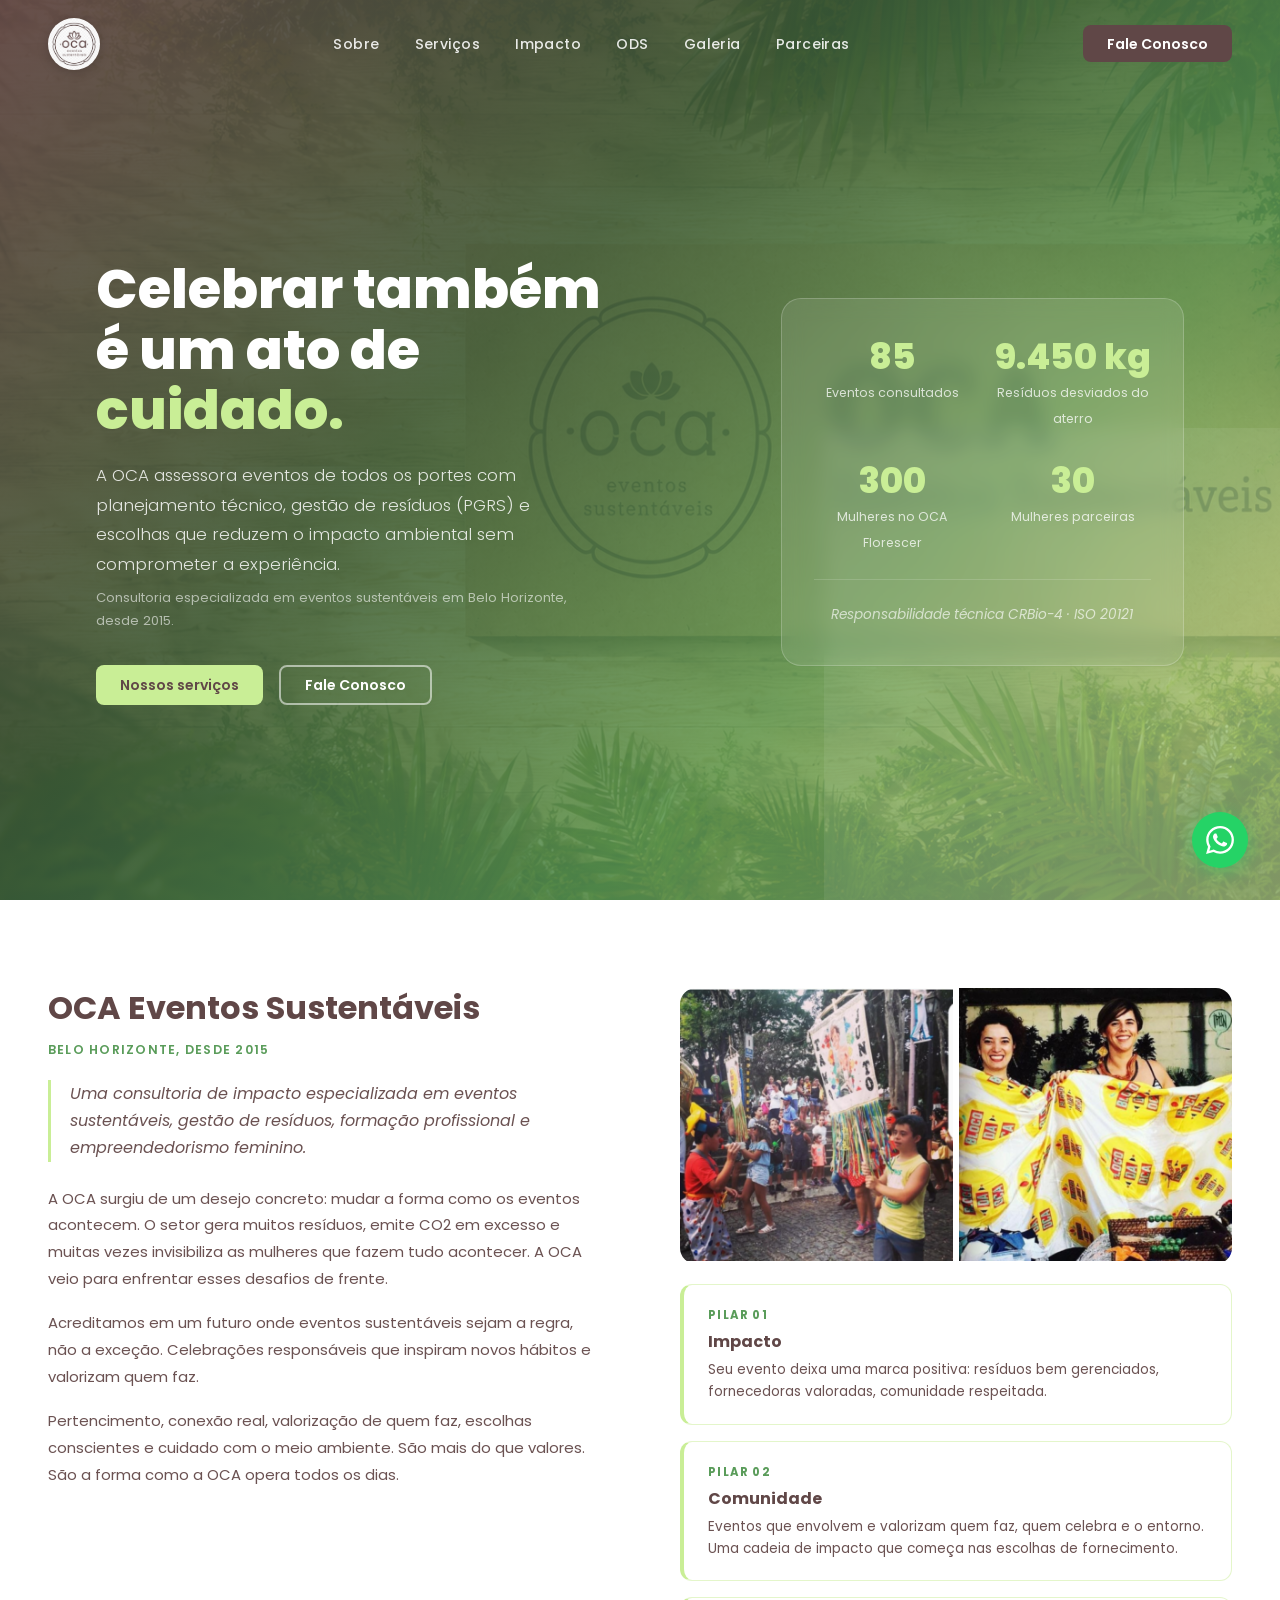
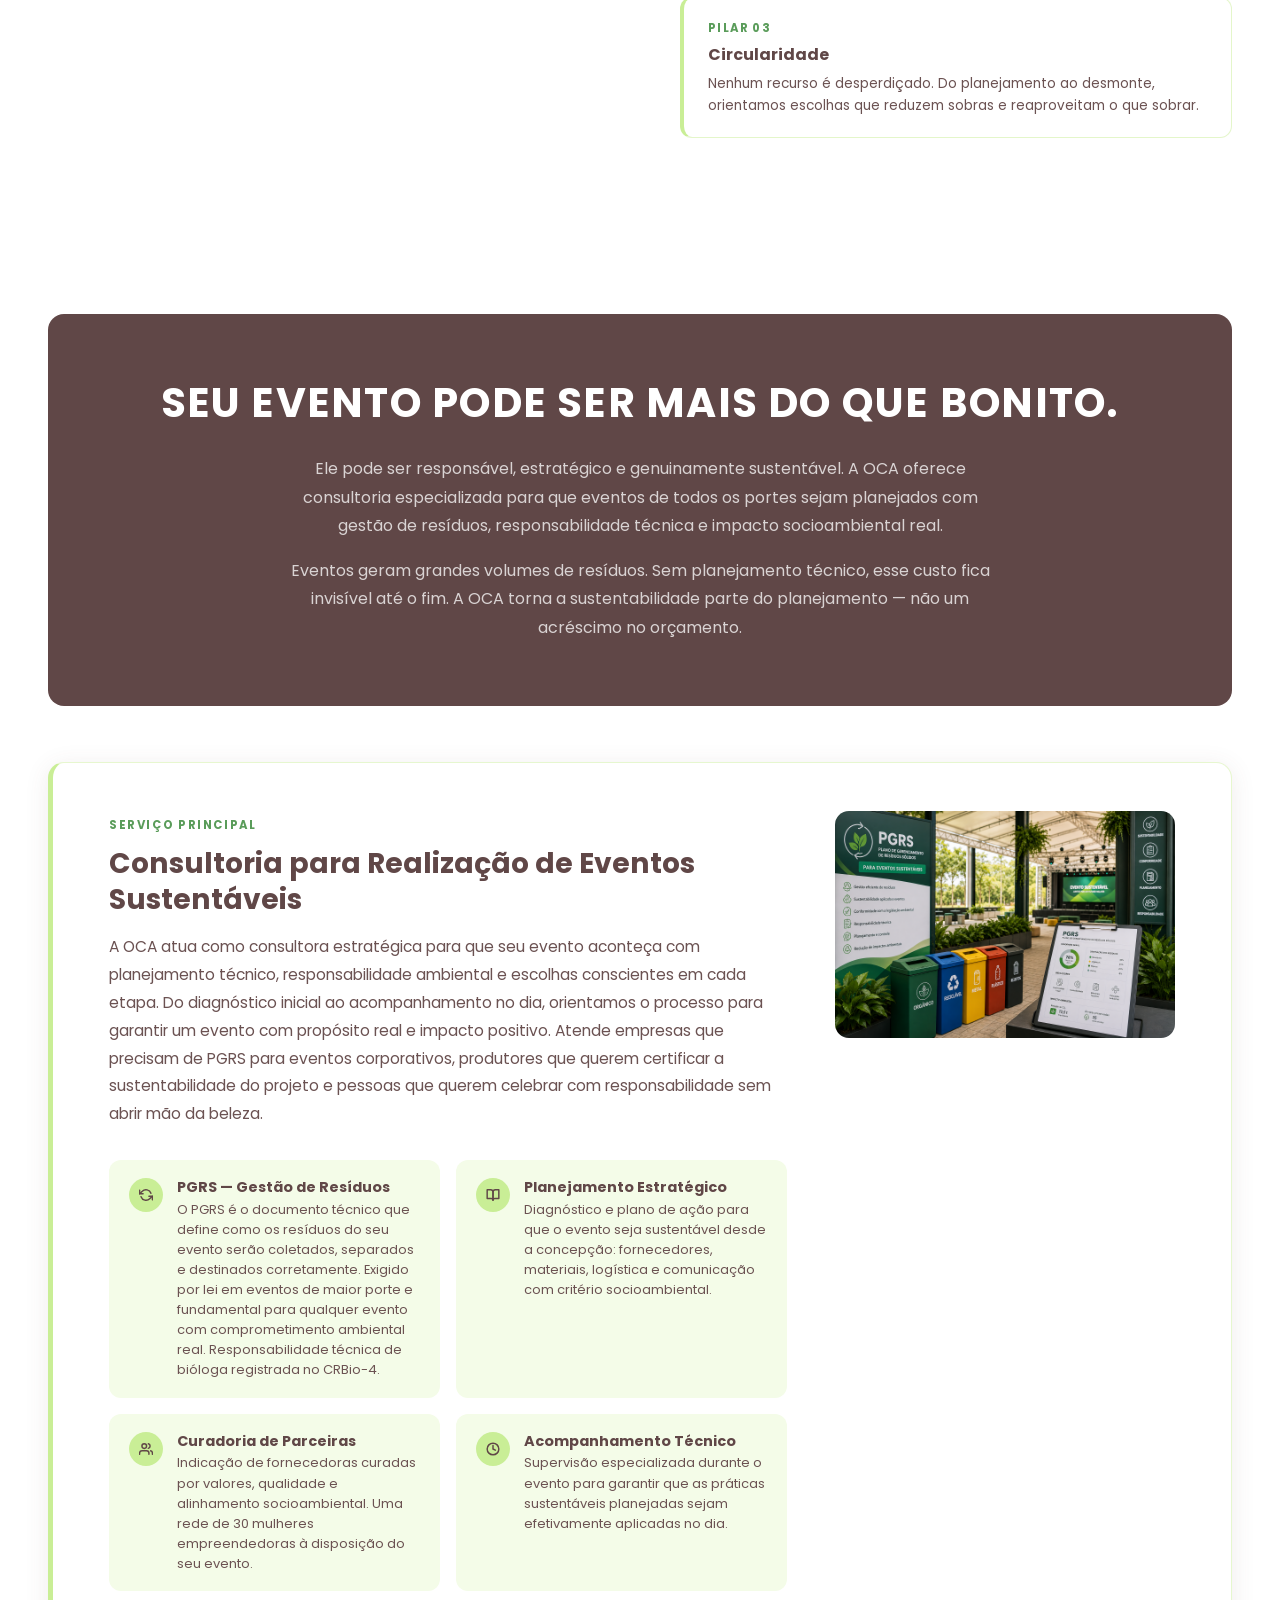
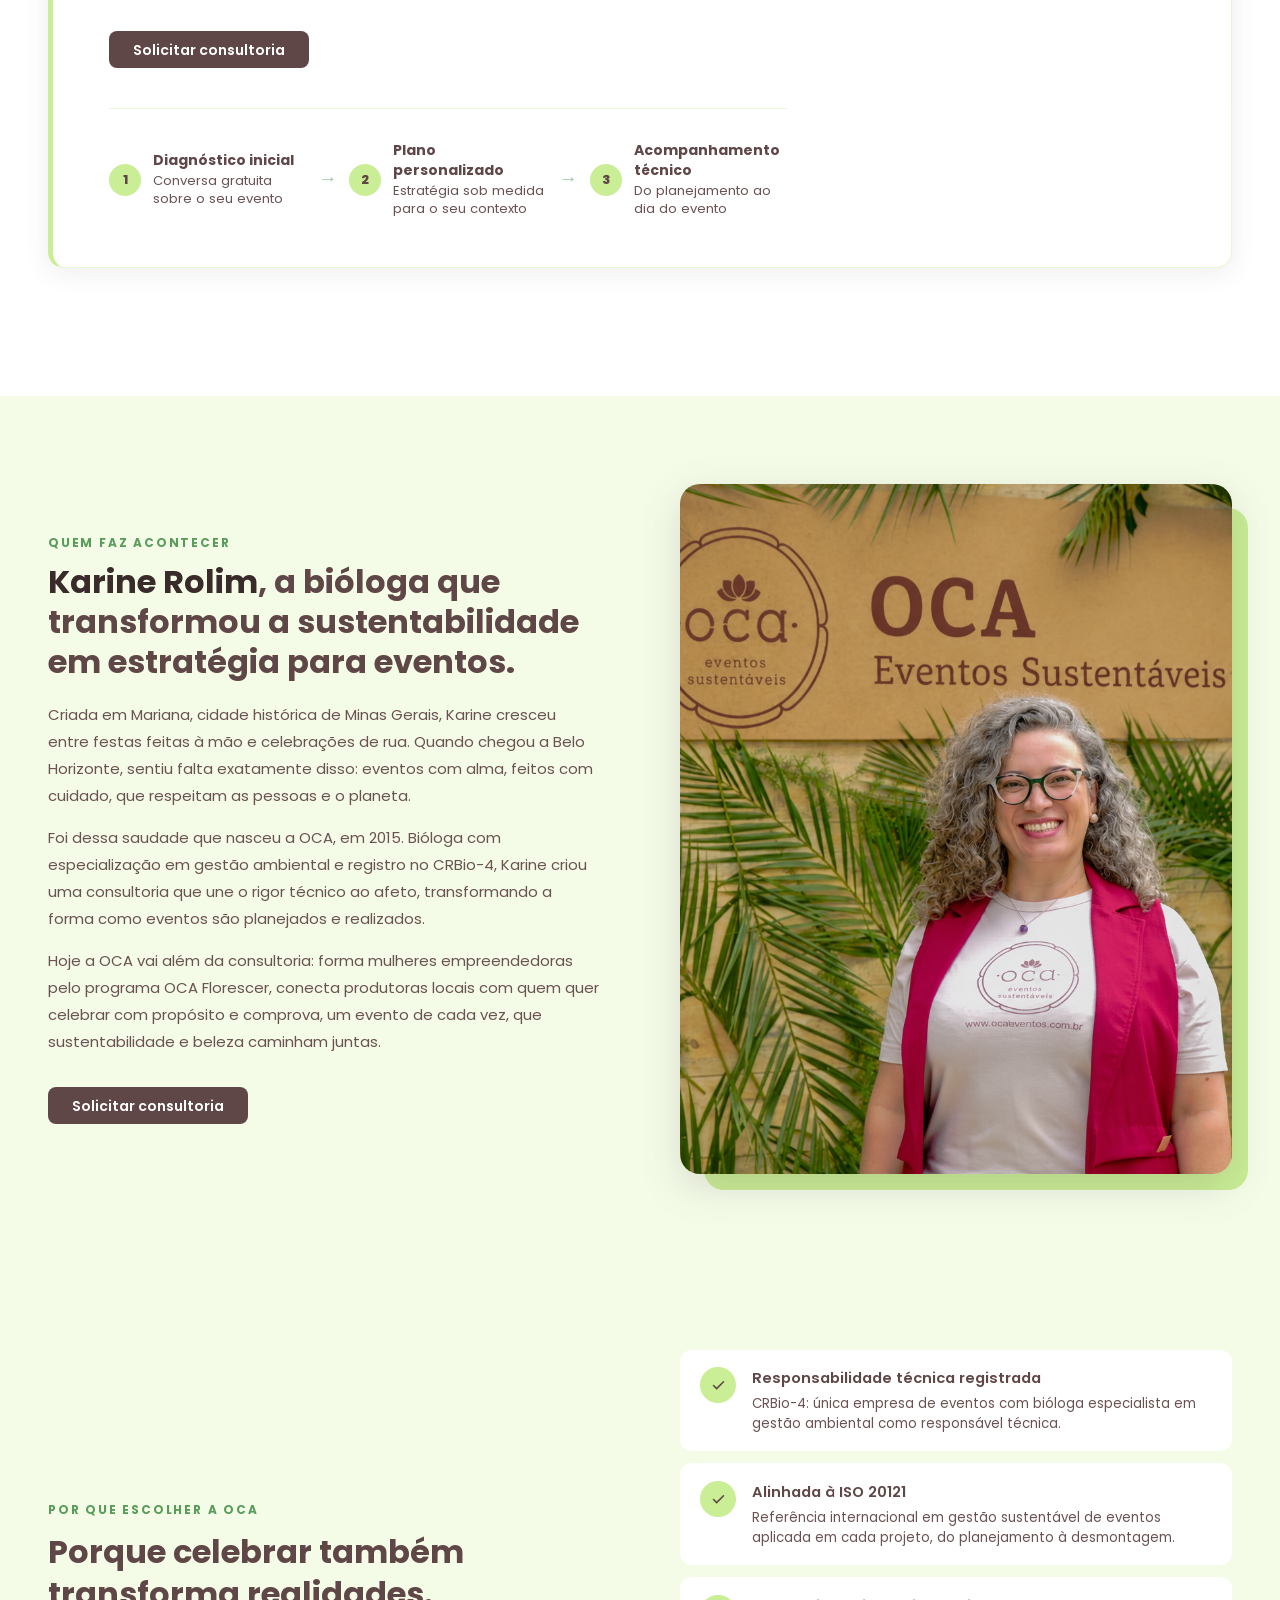
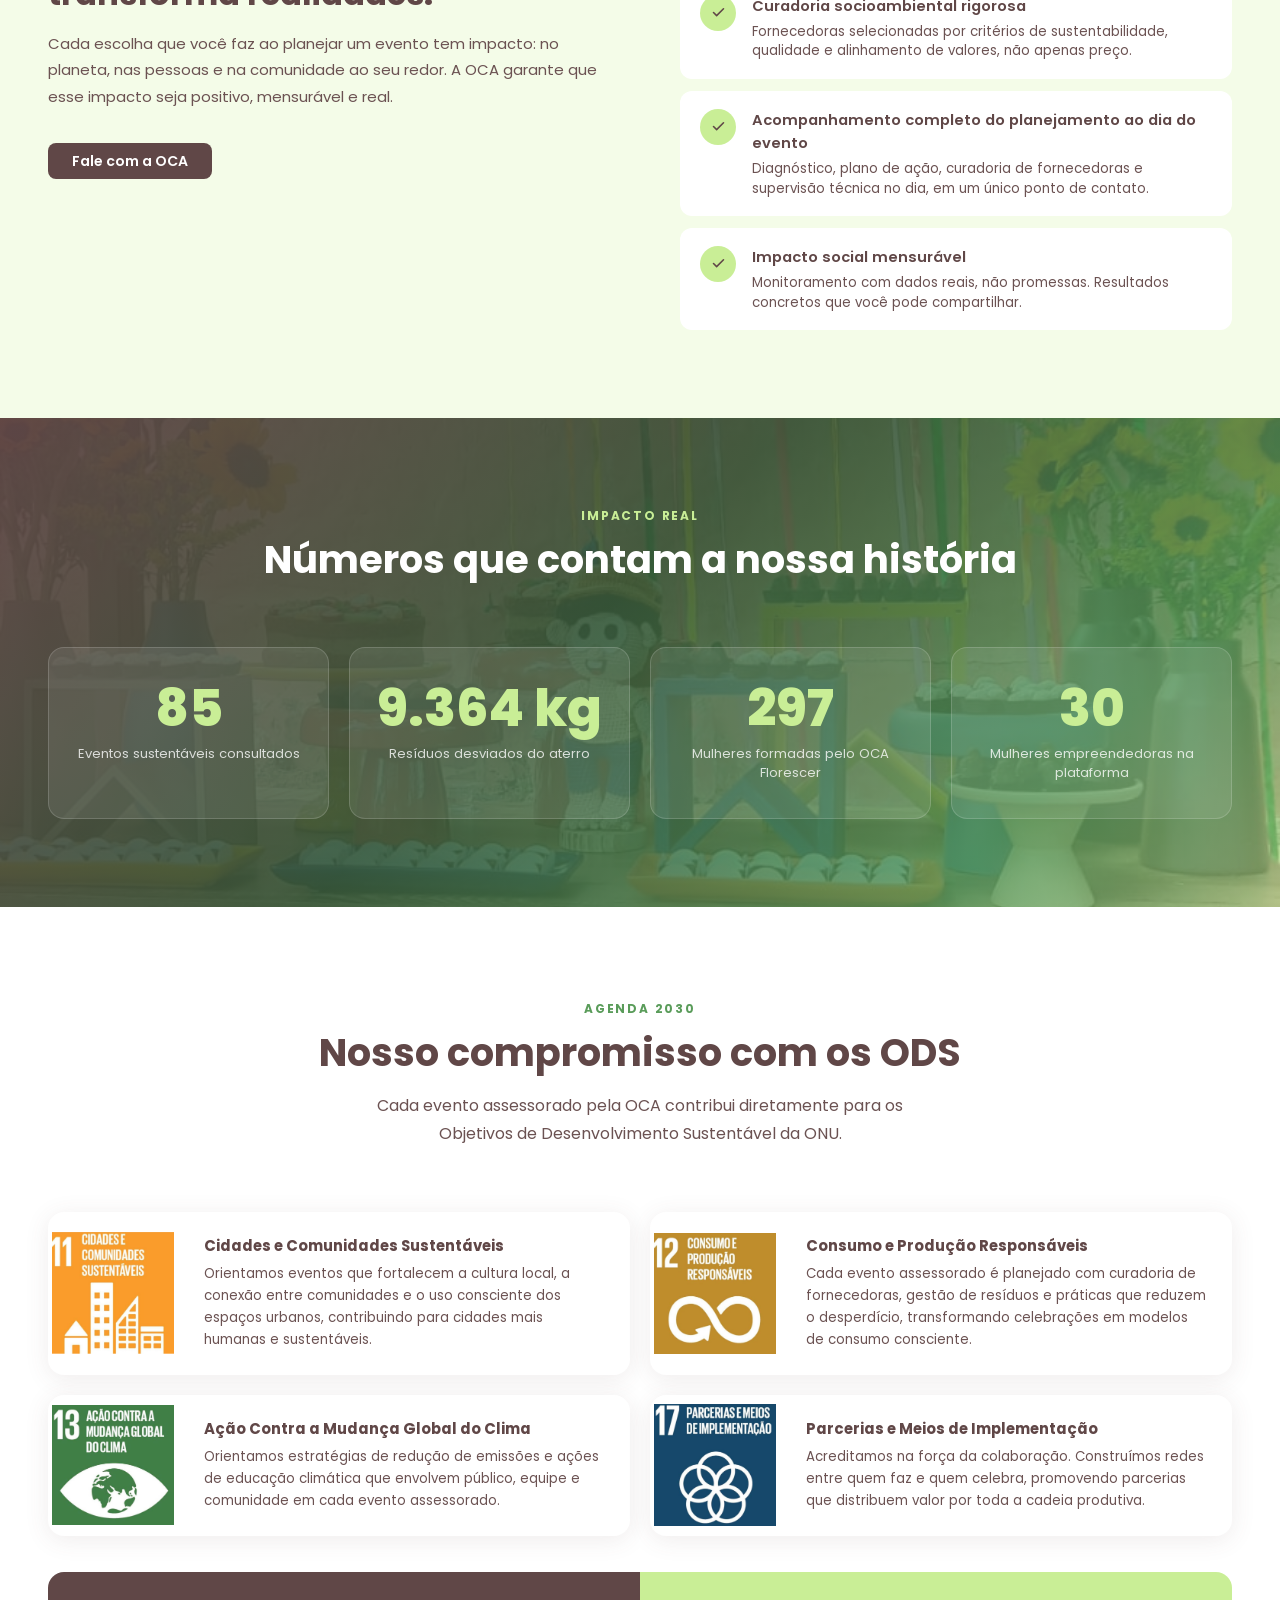
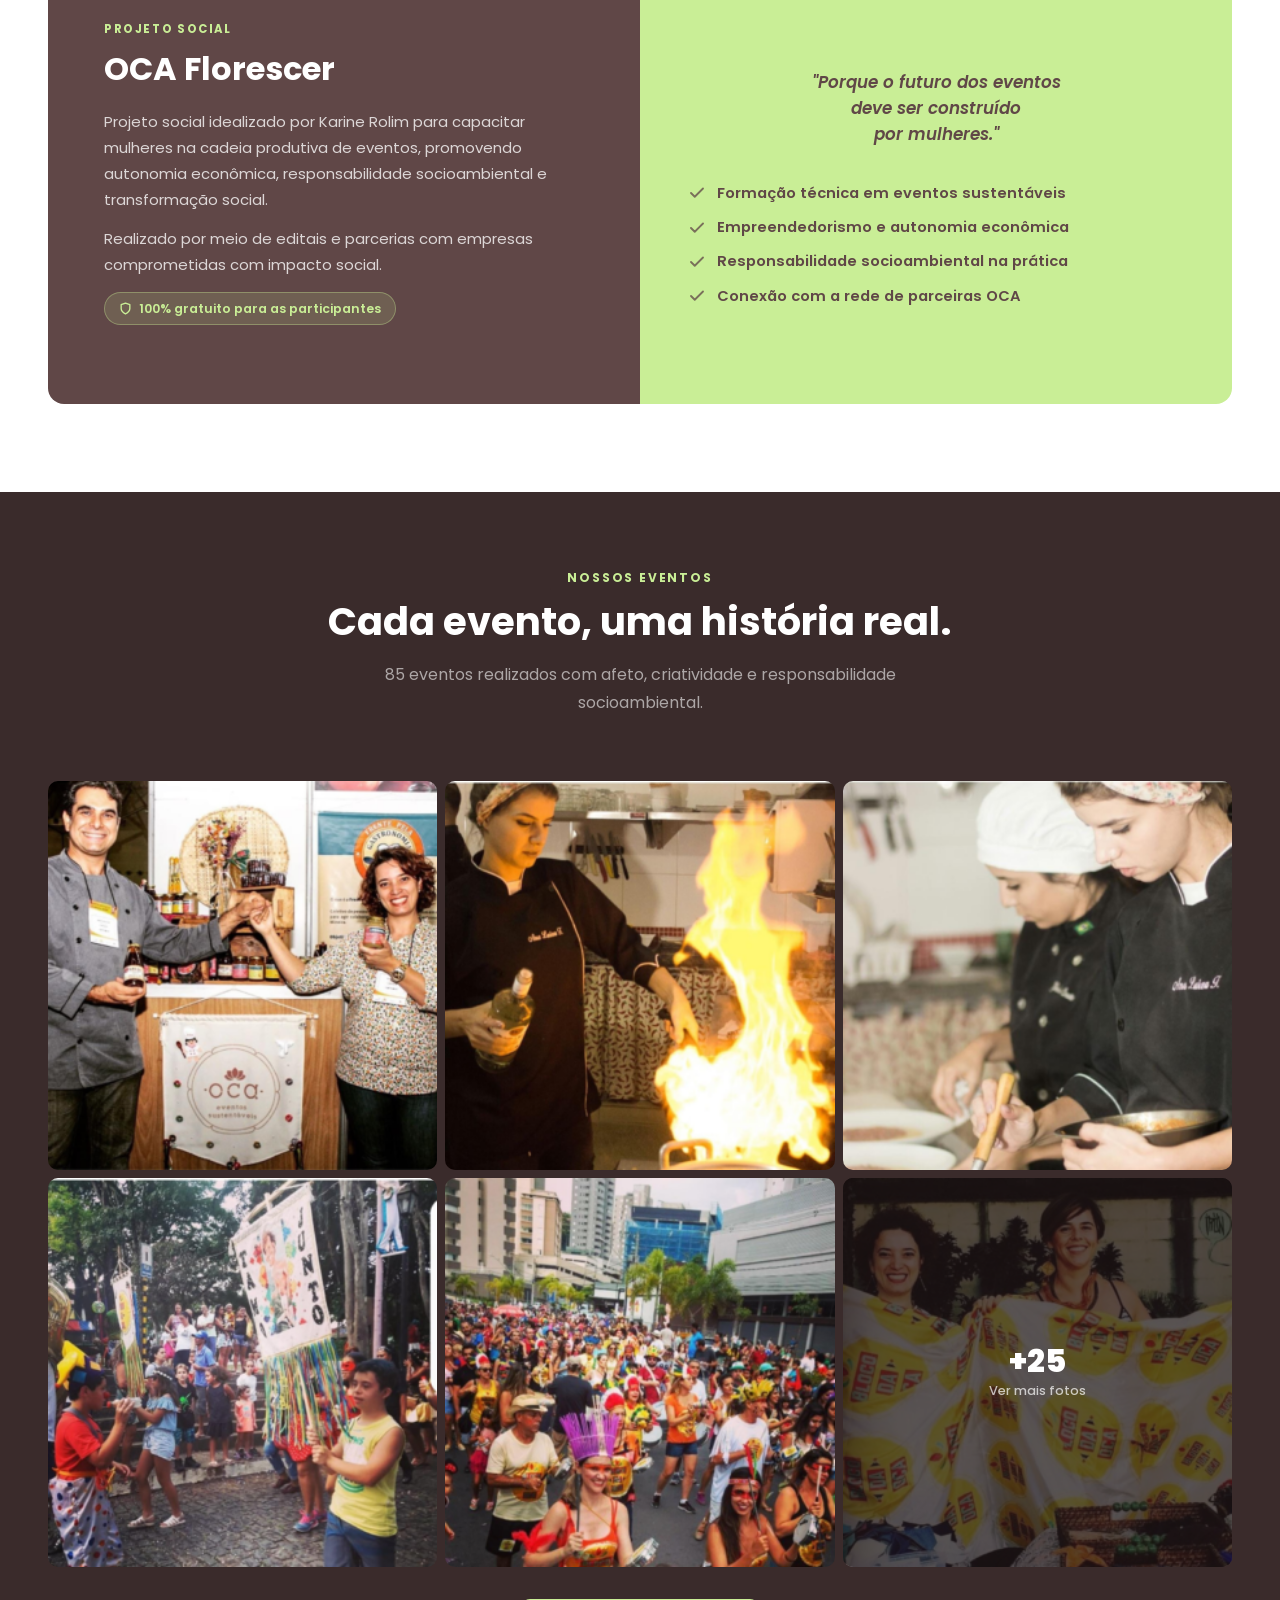
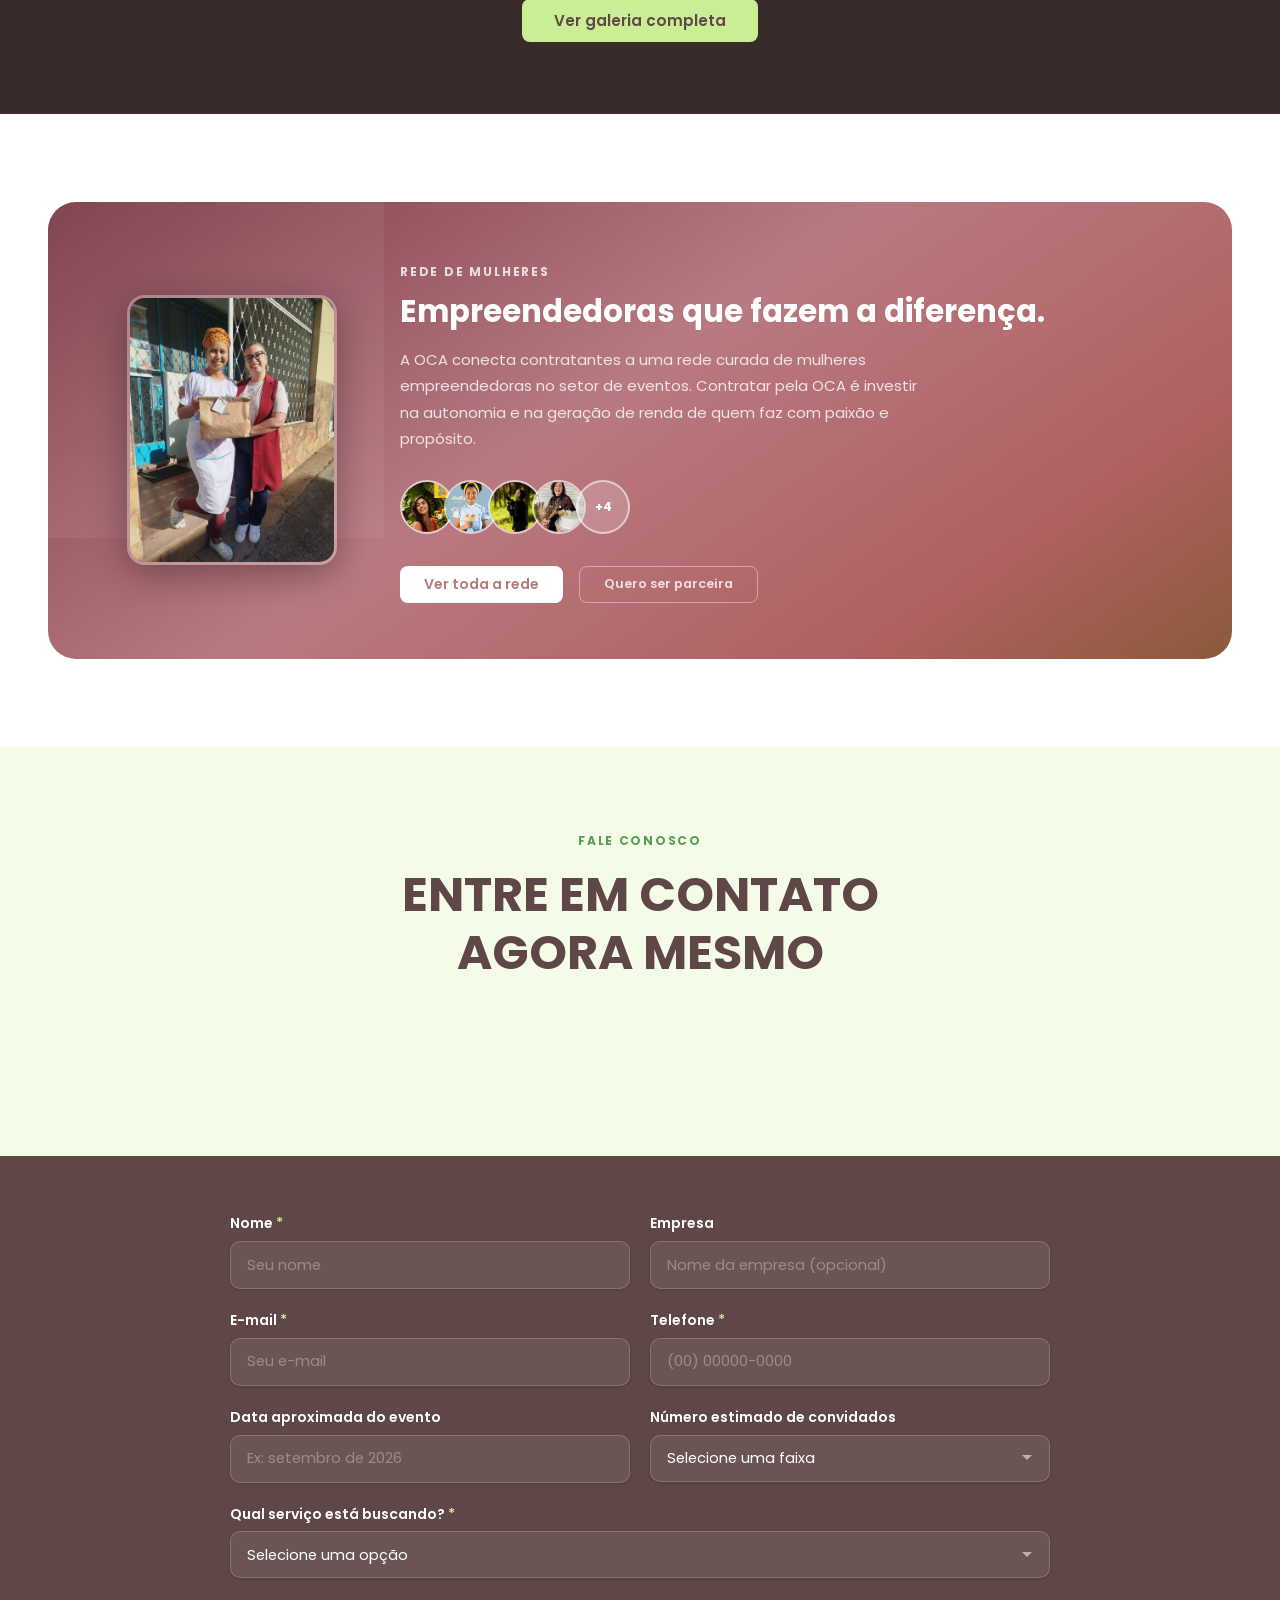
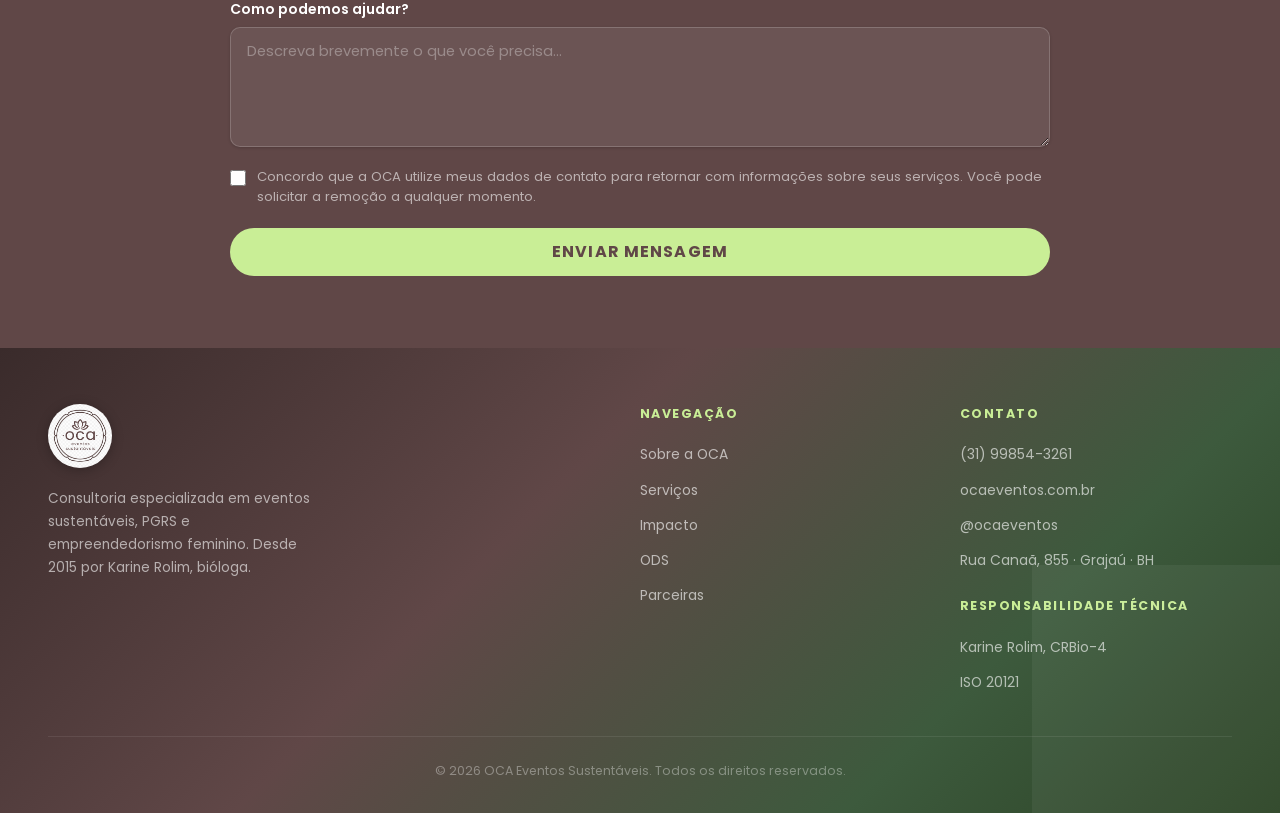
==== commit e6645197: "fix(mobile): responsividade completa — iOS zoom, scroll lock, touch targets, breakpoint 320px" ====
--- a/index.html
+++ b/index.html
@@ -2104,6 +2104,22 @@
 
             /* Word-cycle — previne overflow horizontal em palavras longas */
             .word-cycle { max-width: min(100%, calc(100vw - 2.5rem)); }
+
+            /* iOS Safari — previne auto-zoom ao focar em inputs (font-size < 16px dispara zoom) */
+            .contato__input,
+            .contato__select,
+            .contato__textarea { font-size: 16px; }
+
+            /* Touch targets — área mínima de 44px para interação por toque */
+            .partner-card__btn { min-height: 44px; display: inline-flex; align-items: center; }
+            .btn--white-rose,
+            .btn--outline-white-rose { min-height: 44px; }
+
+            /* Galeria modal — padding mais justo em mobile */
+            .galeria-modal { padding: 1rem; }
+
+            /* Lotus decorativo — menor no mobile (economia de render) */
+            #home::after { width: 240px; height: 240px; bottom: -1rem; right: -1rem; }
         }
 
         /* — CONTATO FORM (≤ 640px) — */
@@ -2160,6 +2176,11 @@
             /* Espaçamento seção header */
             .section__header { margin-bottom: 2rem; }
 
+            /* Florescer — stats menores para caber na tela */
+            .florescer-stat__number { font-size: 2rem; }
+            .florescer-stats-row { gap: 1.25rem; }
+            .florescer-stat__label { font-size: 0.72rem; max-width: 90px; }
+
             /* Seções */
             section { padding: 3.5rem 1.25rem; }
         }
@@ -2206,11 +2227,30 @@
             /* Hero h1 — fonte menor em telas de 320px para caber word-cycle */
             .hero__text h1 { font-size: 1.85rem; }
 
+            /* Florescer — stats ainda menores */
+            .florescer-stat__number { font-size: 1.75rem; }
+            .florescer-stats-row { gap: 1rem; }
+
             /* Espaçamento de cabeçalho ainda menor */
             .section__header { margin-bottom: 1.75rem; }
 
             /* Seções */
             section { padding: 3rem 1rem; }
+        }
+
+        /* — MOBILE MUITO PEQUENO (≤ 340px) — */
+        @media (max-width: 340px) {
+            /* Hero h1 — reduz para caber "responsabilidade." no word-cycle */
+            .hero__text h1 { font-size: 1.62rem; }
+            .hero__stat strong { font-size: 1.42rem; }
+            .hero__card { padding: 1.1rem 0.85rem; }
+
+            /* Florescer — stats compactos */
+            .florescer-stat__number { font-size: 1.55rem; }
+            .florescer-stats-row { gap: 0.75rem; }
+
+            /* Seções */
+            section { padding: 2.75rem 1rem; }
         }
 
         /* CONSULTORIA PRINCIPAL */
@@ -3413,12 +3453,14 @@
             const isOpen = mobileMenu.classList.toggle('open');
             burger.classList.toggle('active', isOpen);
             burger.setAttribute('aria-expanded', isOpen);
+            document.body.style.overflow = isOpen ? 'hidden' : '';
         });
 
         function closeMobile() {
             mobileMenu.classList.remove('open');
             burger.classList.remove('active');
             burger.setAttribute('aria-expanded', 'false');
+            document.body.style.overflow = '';
         }
 
         document.addEventListener('click', (e) => {
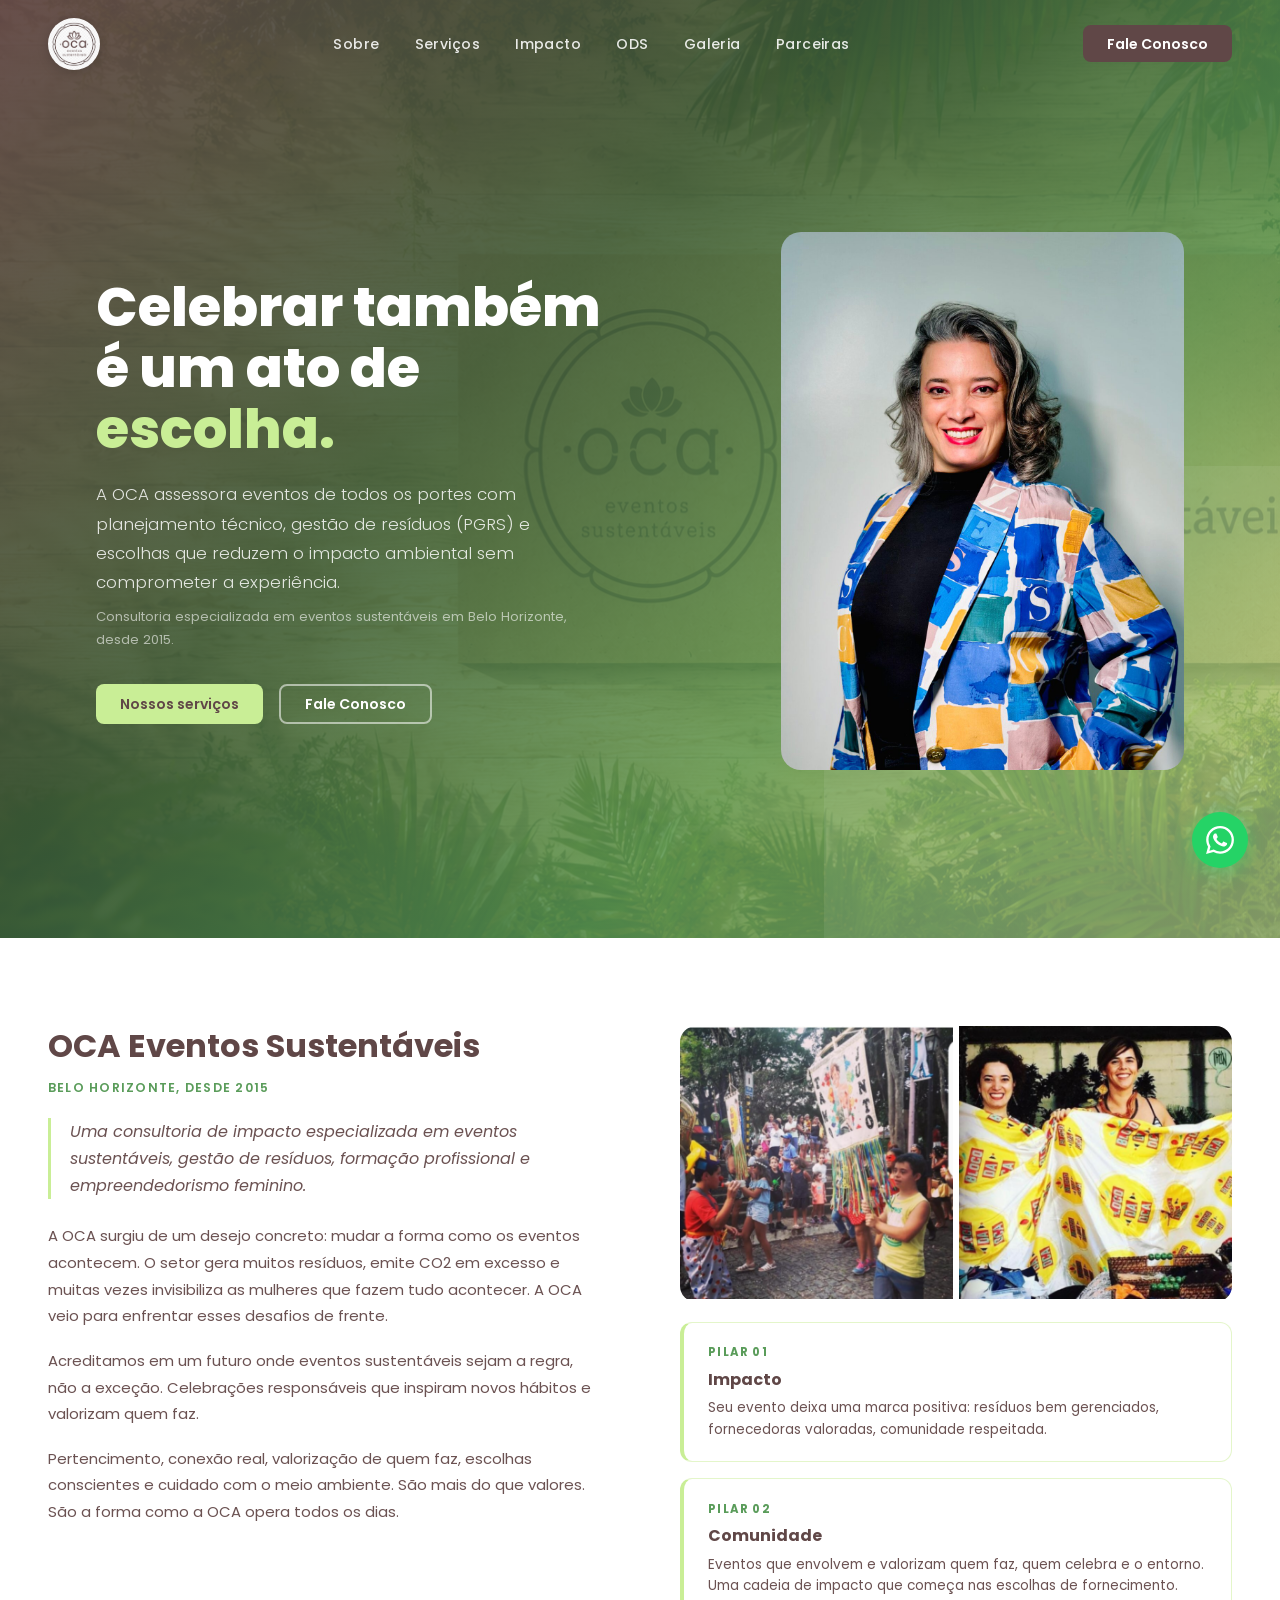
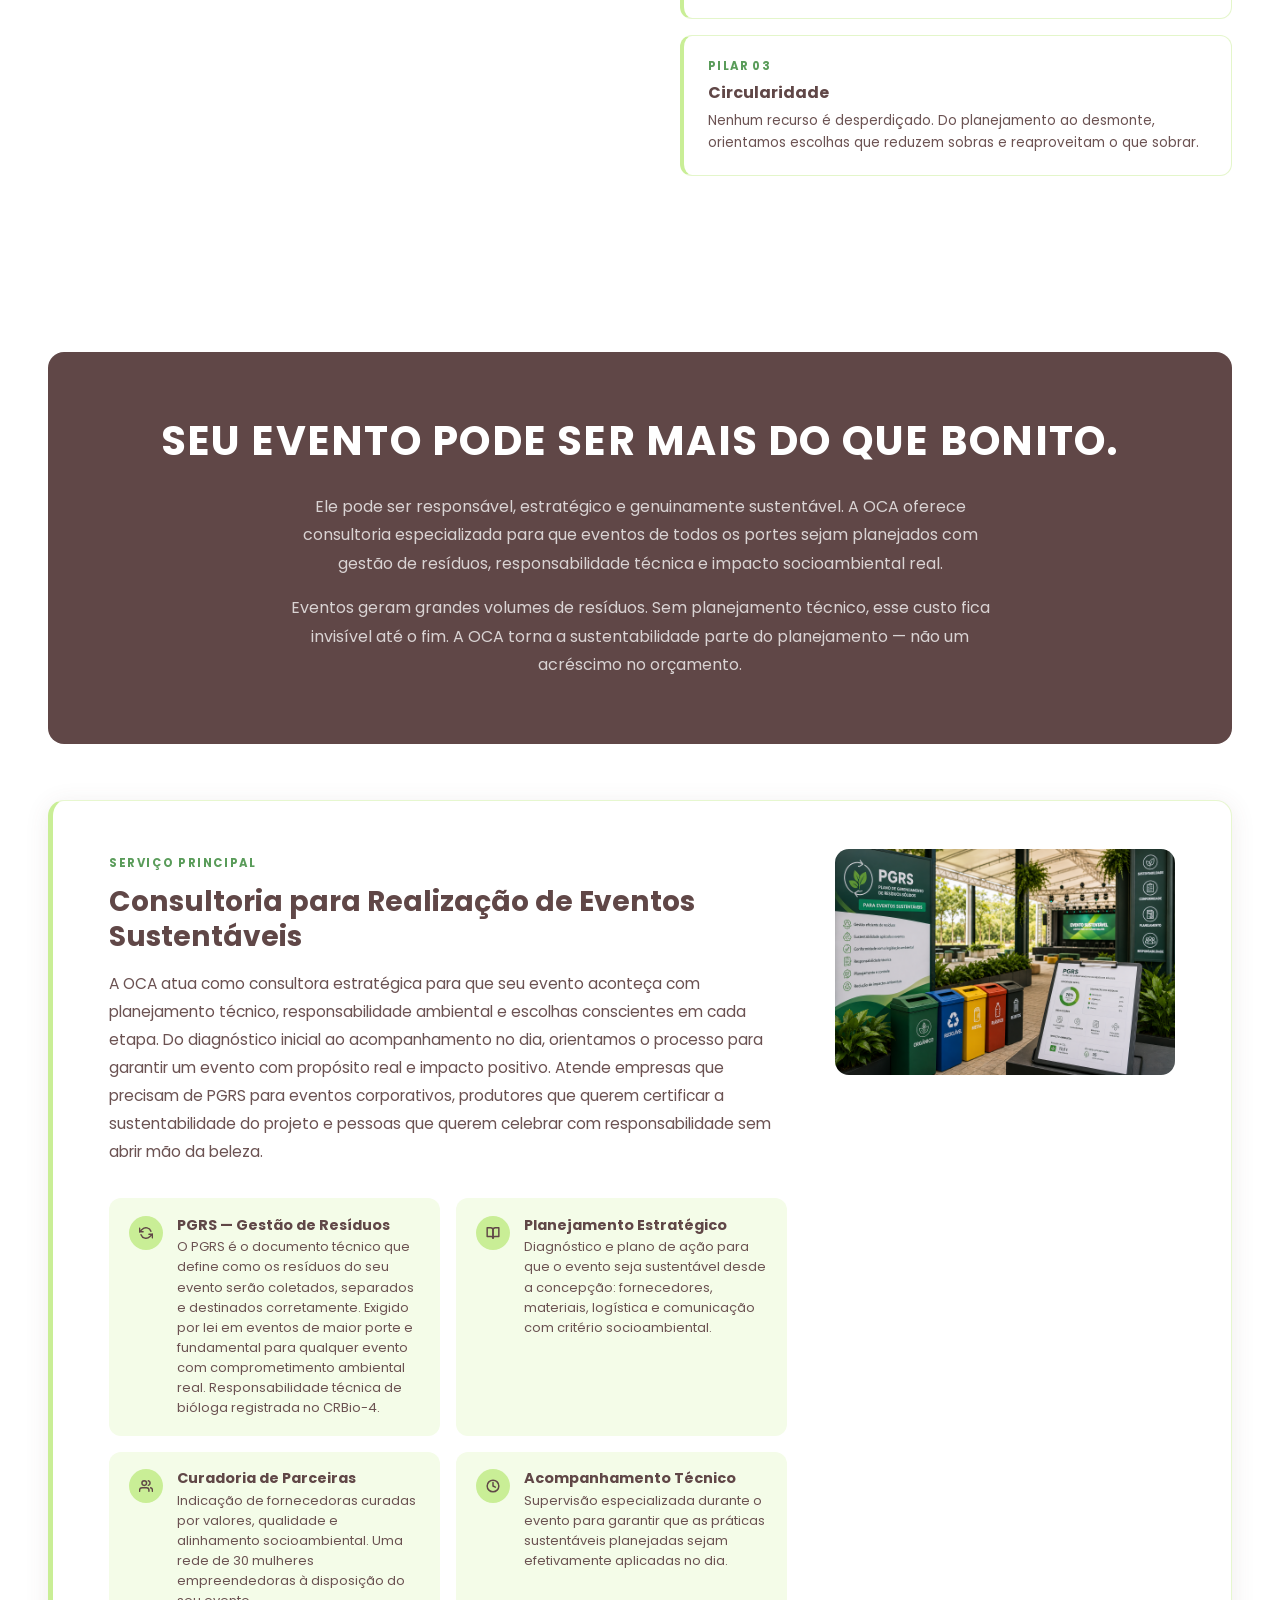
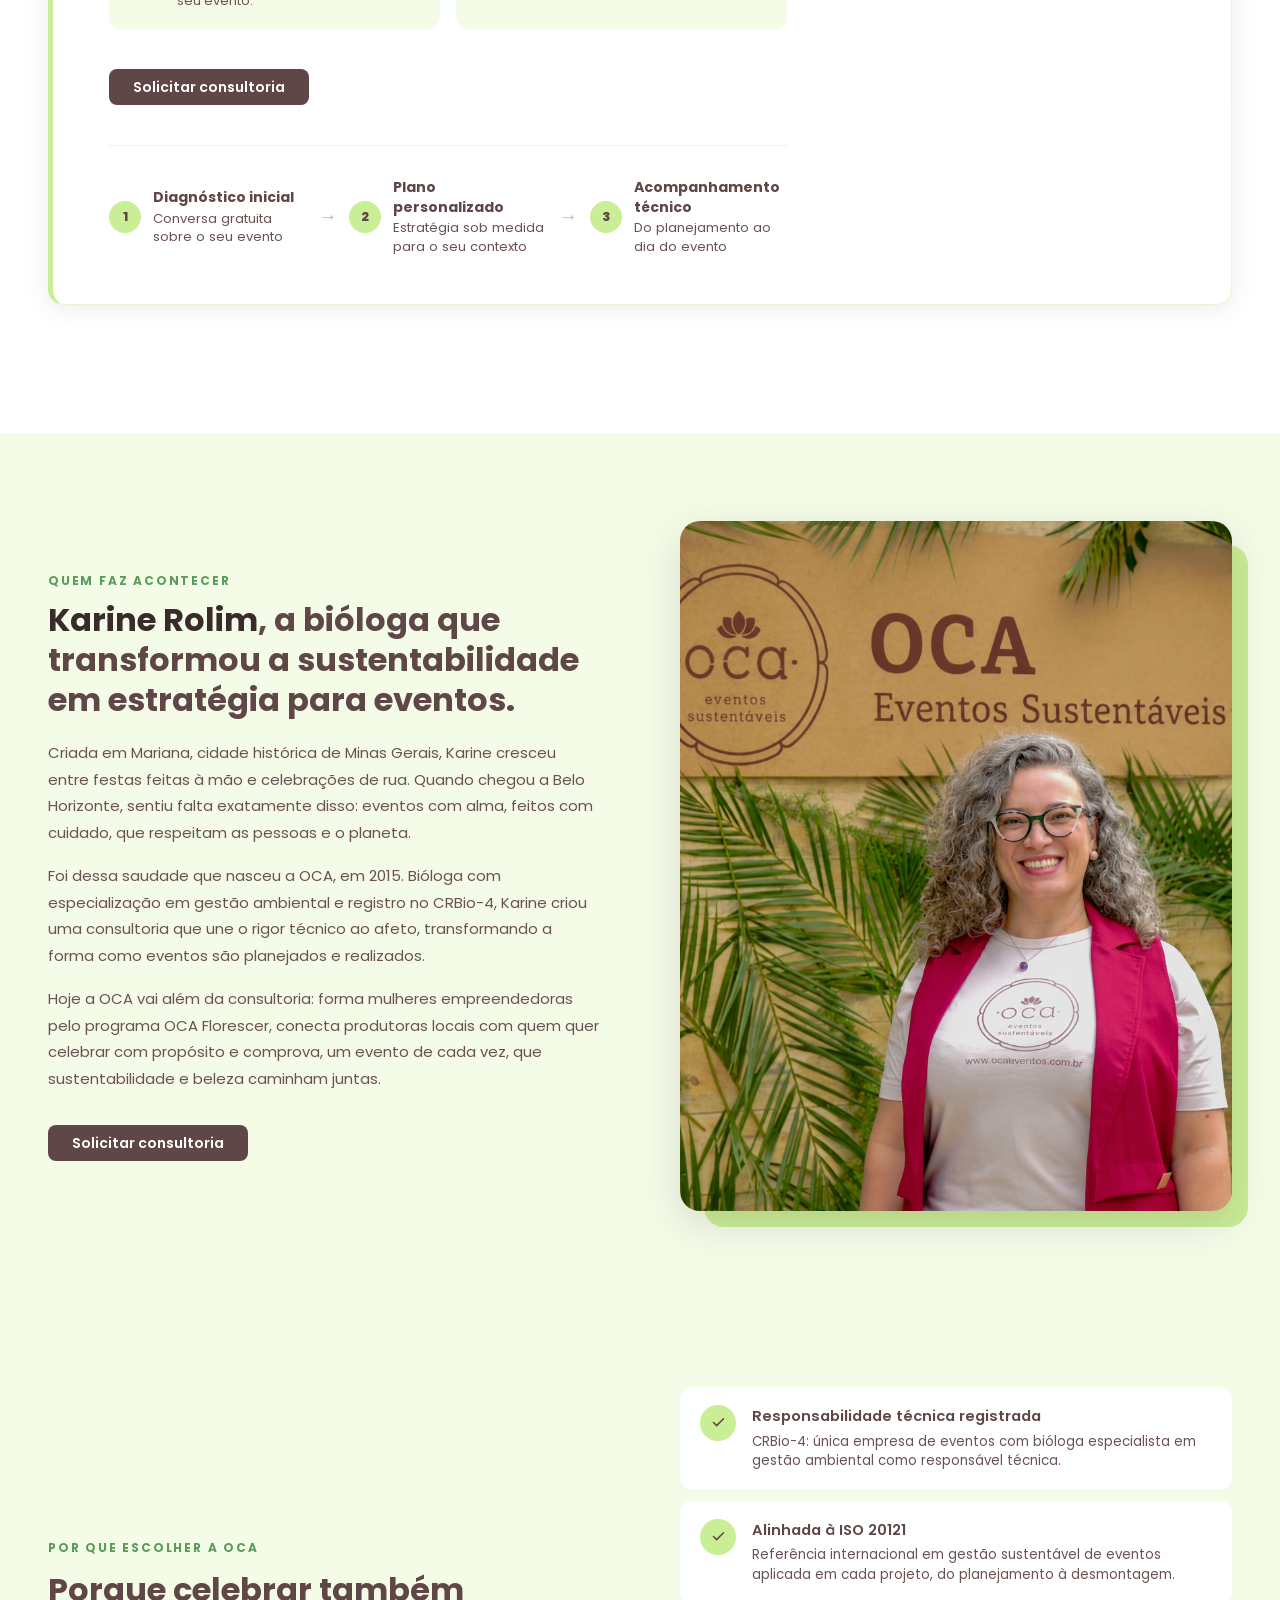
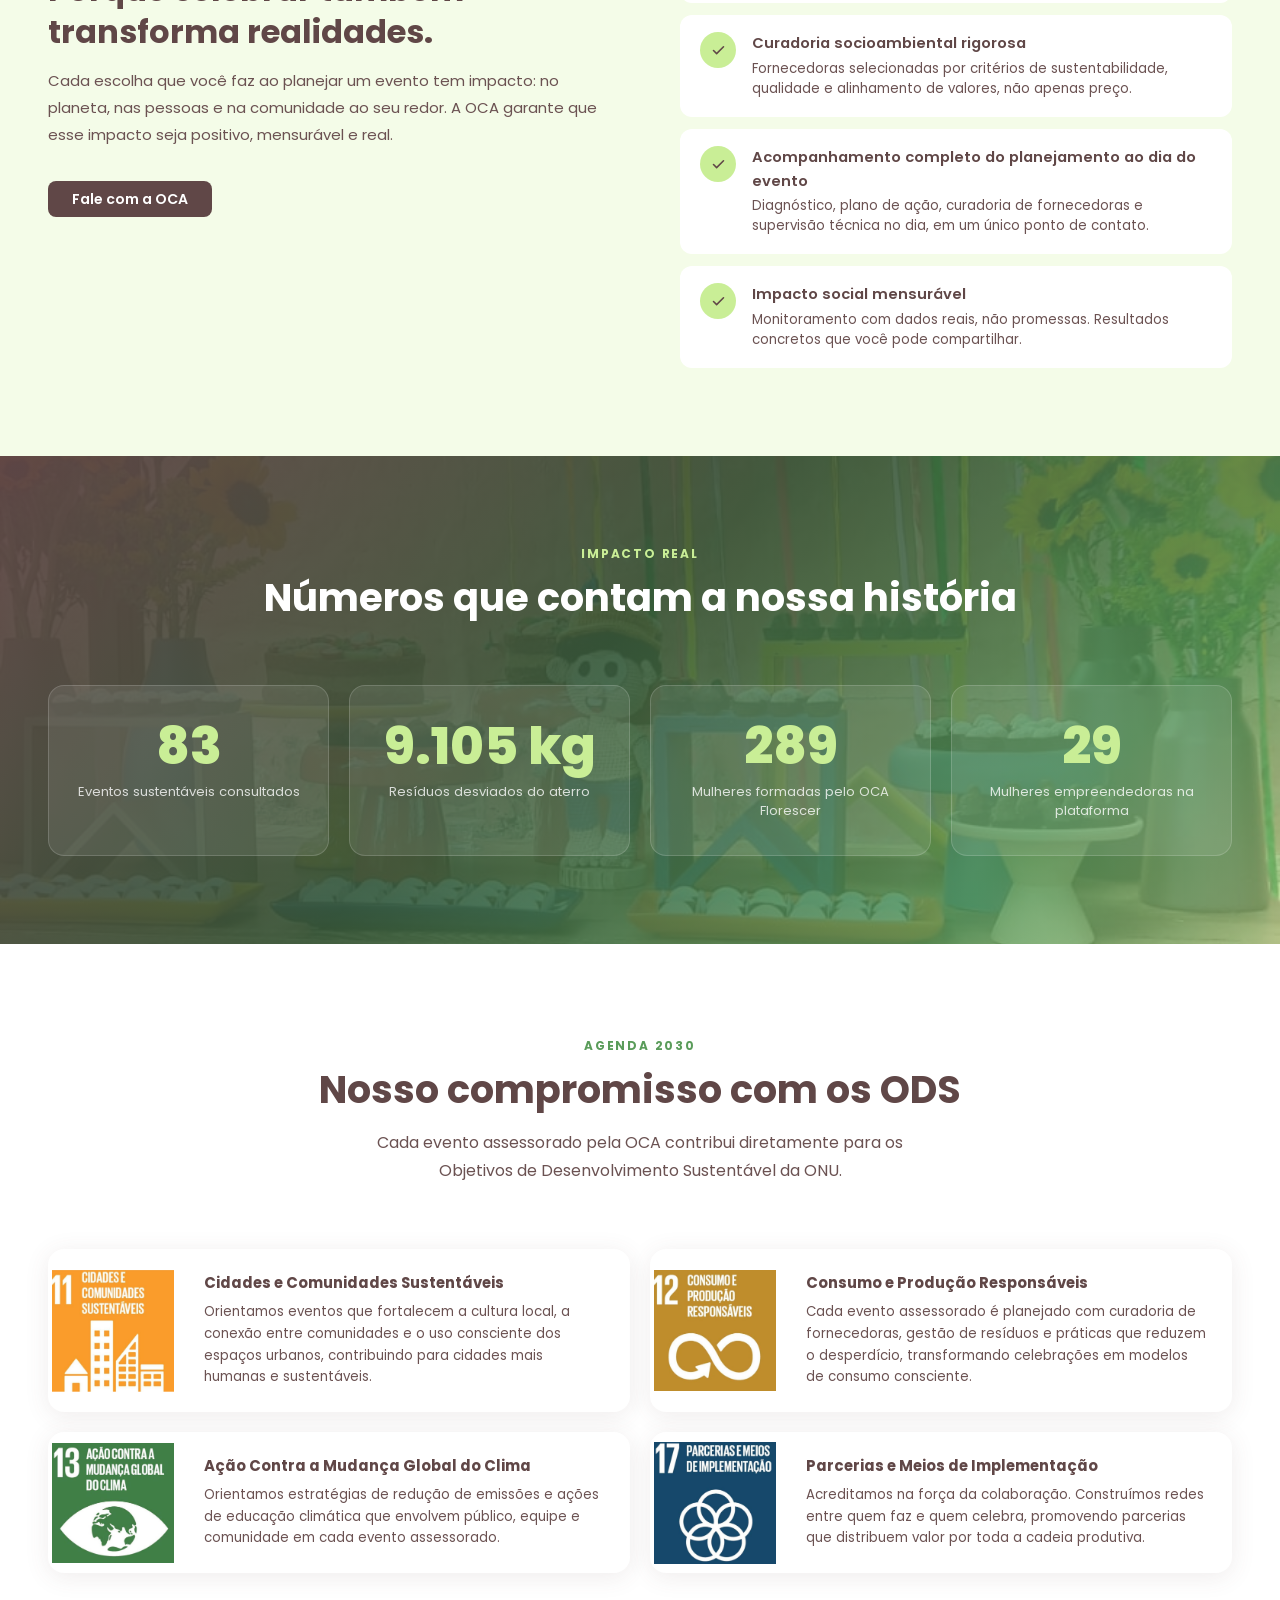
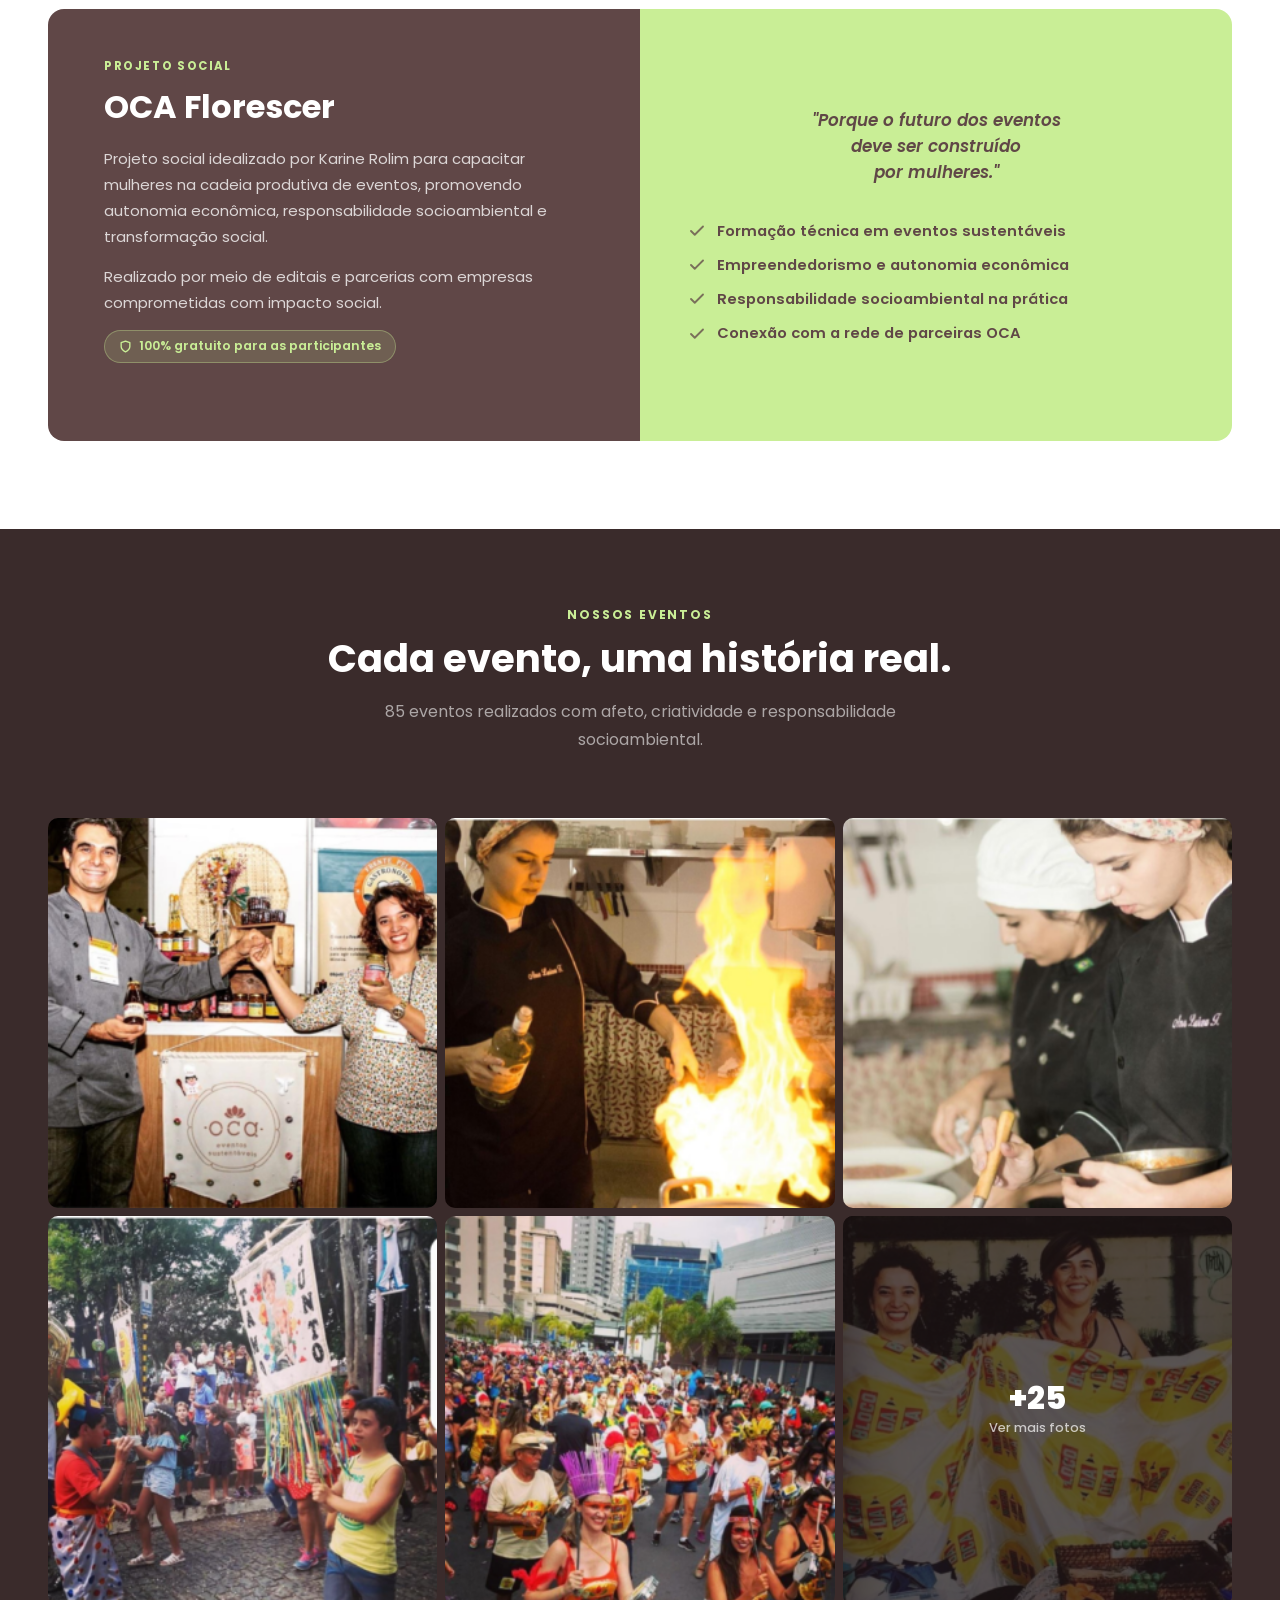
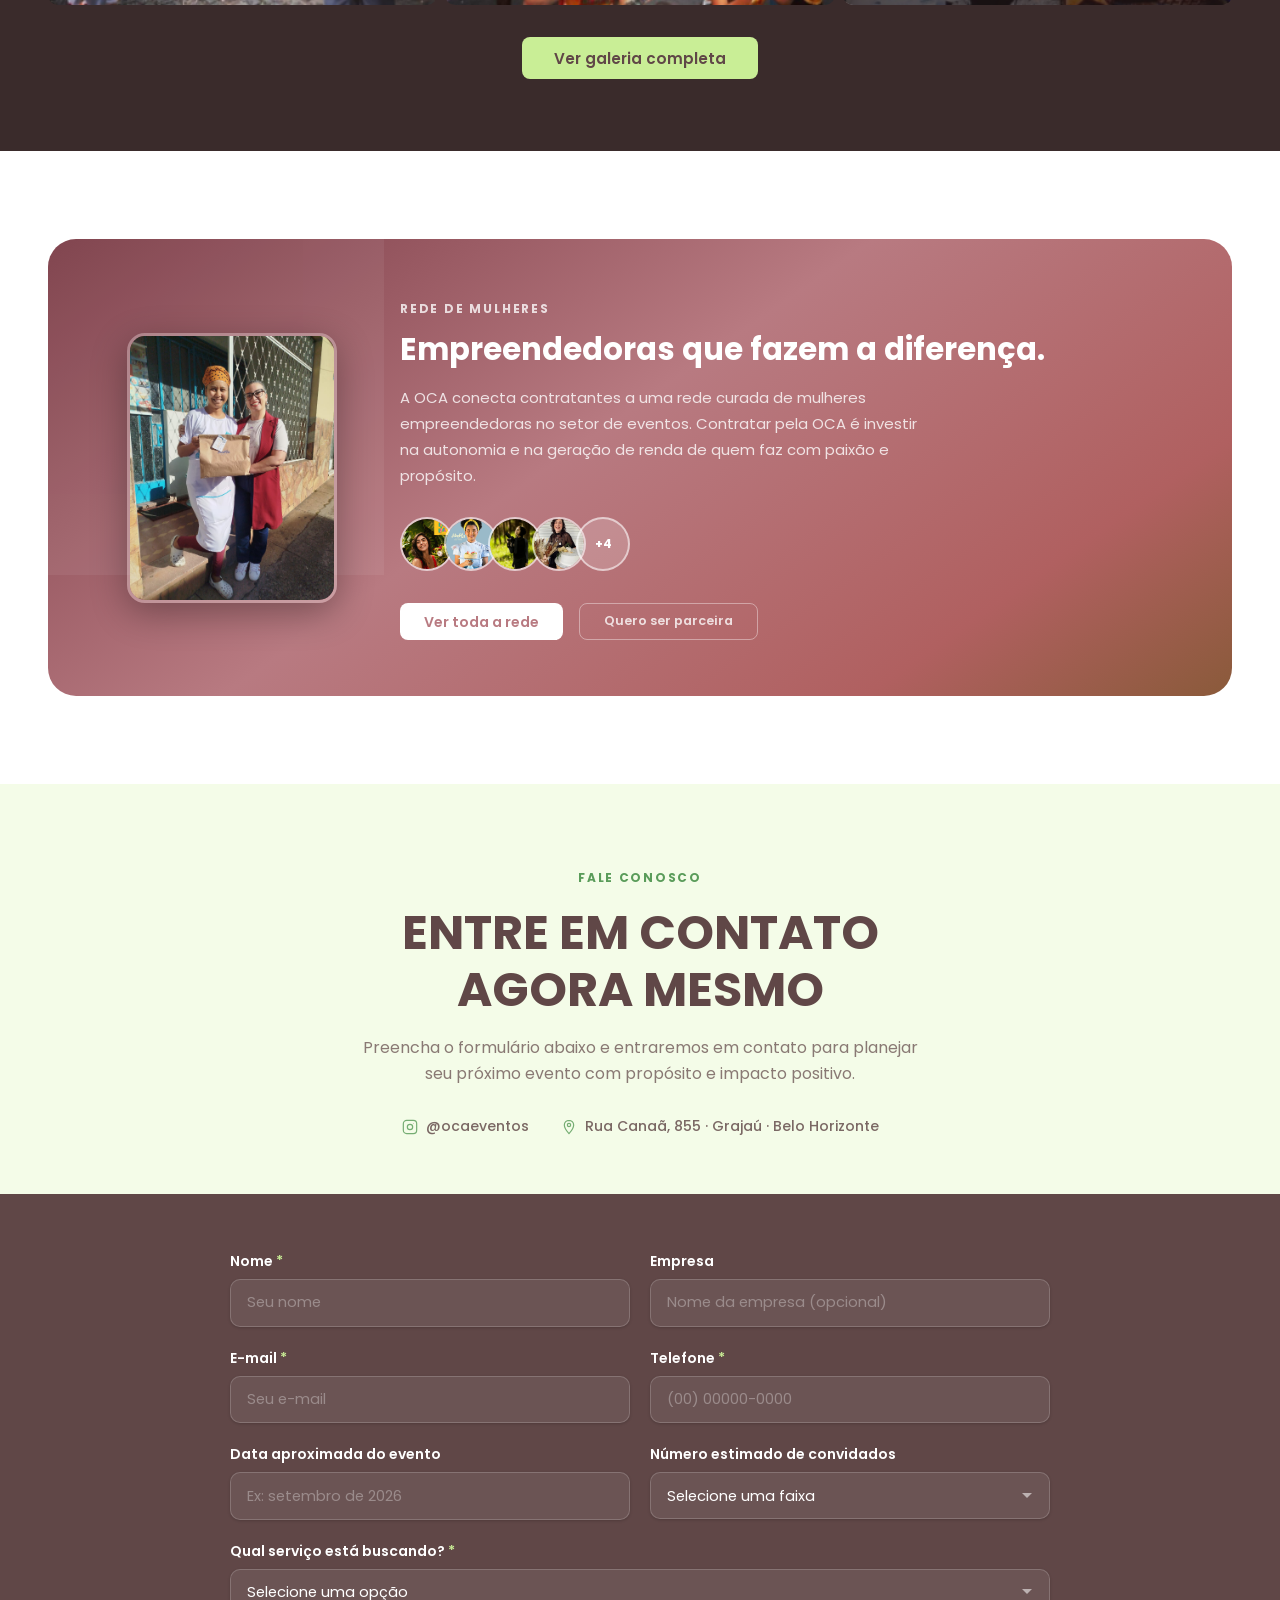
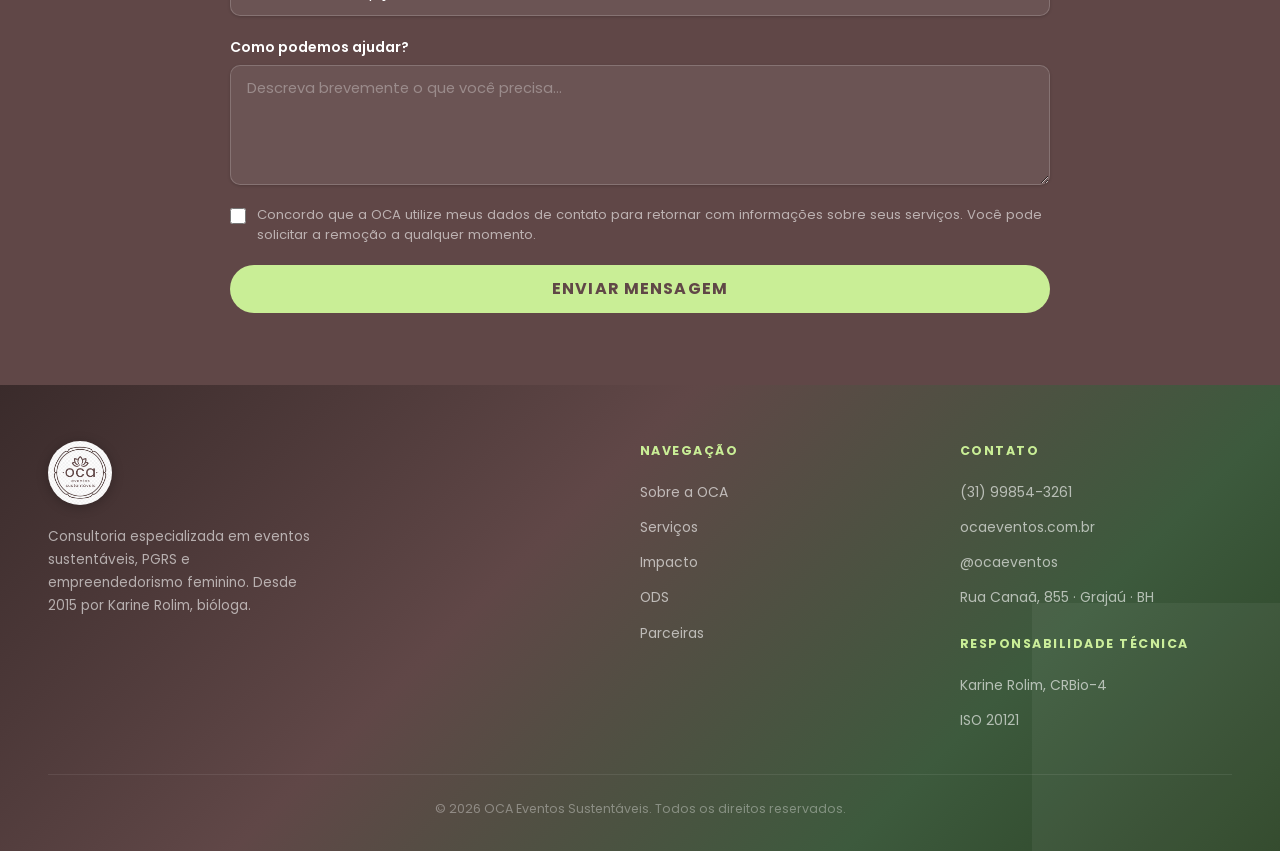
==== commit 3cf27e6d: "feat(hero): substitui card de stats por foto — dados mantidos na secao impacto" ====
--- a/index.html
+++ b/index.html
@@ -276,47 +276,19 @@
             flex-wrap: wrap;
         }
 
-        .hero__card {
-            background: rgba(255,255,255,0.10);
-            border: 1px solid rgba(255,255,255,0.20);
-            border-radius: 20px;
-            padding: 2.5rem 2rem;
-            backdrop-filter: blur(10px);
-        }
-
-        .hero__stats {
-            display: grid;
-            grid-template-columns: 1fr 1fr;
-            gap: 2rem 1.5rem;
-        }
-
-        .hero__stat { text-align: center; }
-        .hero__stat strong {
+        .hero__visual {
+            border-radius: 1.25rem;
+            overflow: hidden;
+            align-self: stretch;
+            min-height: 420px;
+        }
+
+        .hero__visual img {
+            width: 100%;
+            height: 100%;
+            object-fit: cover;
+            object-position: center top;
             display: block;
-            font-size: 2.2rem;
-            font-weight: 800;
-            color: var(--green);
-            line-height: 1;
-            margin-bottom: 0.35rem;
-        }
-        .hero__stat span {
-            font-size: 0.78rem;
-            color: rgba(255,255,255,0.75);
-            font-weight: 400;
-            line-height: 1.4;
-        }
-
-        .hero__divider {
-            border: none;
-            border-top: 1px solid rgba(255,255,255,0.15);
-            margin: 1.5rem 0;
-        }
-
-        .hero__tagline {
-            font-size: 0.85rem;
-            color: rgba(255,255,255,0.65);
-            text-align: center;
-            font-style: italic;
         }
 
         /* HERO — animação de entrada */
@@ -339,7 +311,7 @@
         .hero__text > p:nth-of-type(1) { animation-delay: 1.1s; }
         .hero__text > p:nth-of-type(2) { animation-delay: 1.22s; }
         .hero__buttons       { animation: heroFadeUp 0.6s ease both; animation-delay: 1.38s; }
-        .hero__card          { animation: heroFadeUp 0.7s ease both; animation-delay: 0.45s; }
+        .hero__visual        { animation: heroFadeUp 0.7s ease both; animation-delay: 0.45s; }
 
         /* Word cycle */
         .word-cycle {
@@ -374,7 +346,7 @@
         }
 
         @media (prefers-reduced-motion: reduce) {
-            .hw, .hero__text > p, .hero__buttons, .hero__card {
+            .hw, .hero__text > p, .hero__buttons, .hero__visual {
                 animation: none; opacity: 1; filter: none; transform: none;
             }
             .wc-word { transition: none; }
@@ -2051,7 +2023,7 @@
                 padding: 7rem 1.25rem 3.5rem;
                 gap: 2rem;
             }
-            .hero__card { padding: 2rem 1.5rem; }
+            .hero__visual { display: none; }
             .hero__stats { grid-template-columns: 1fr 1fr; gap: 1.25rem 1rem; }
             .hero__stat strong { font-size: 1.85rem; }
             .hero__stat span { font-size: 0.76rem; }
@@ -2510,27 +2482,10 @@
                     <a href="#contato"  class="btn btn--outline-white">Fale Conosco</a>
                 </div>
             </div>
-            <div class="hero__card" aria-label="Números de impacto">
-                <div class="hero__stats">
-                    <div class="hero__stat">
-                        <strong>85</strong>
-                        <span>Eventos consultados</span>
-                    </div>
-                    <div class="hero__stat">
-                        <strong>9.450 kg</strong>
-                        <span>Resíduos desviados do aterro</span>
-                    </div>
-                    <div class="hero__stat">
-                        <strong>300</strong>
-                        <span>Mulheres no OCA Florescer</span>
-                    </div>
-                    <div class="hero__stat">
-                        <strong>30</strong>
-                        <span>Mulheres parceiras</span>
-                    </div>
-                </div>
-                <hr class="hero__divider">
-                <p class="hero__tagline">Responsabilidade técnica CRBio-4 · ISO 20121</p>
+            <div class="hero__visual">
+                <img src="identidade/fotos/WhatsApp-Image-2024-07-08-at-11.24.03-1152x1536.jpeg"
+                     alt="Evento assessorado pela OCA Eventos Sustentáveis — Belo Horizonte"
+                     loading="eager">
             </div>
         </div>
     </section>
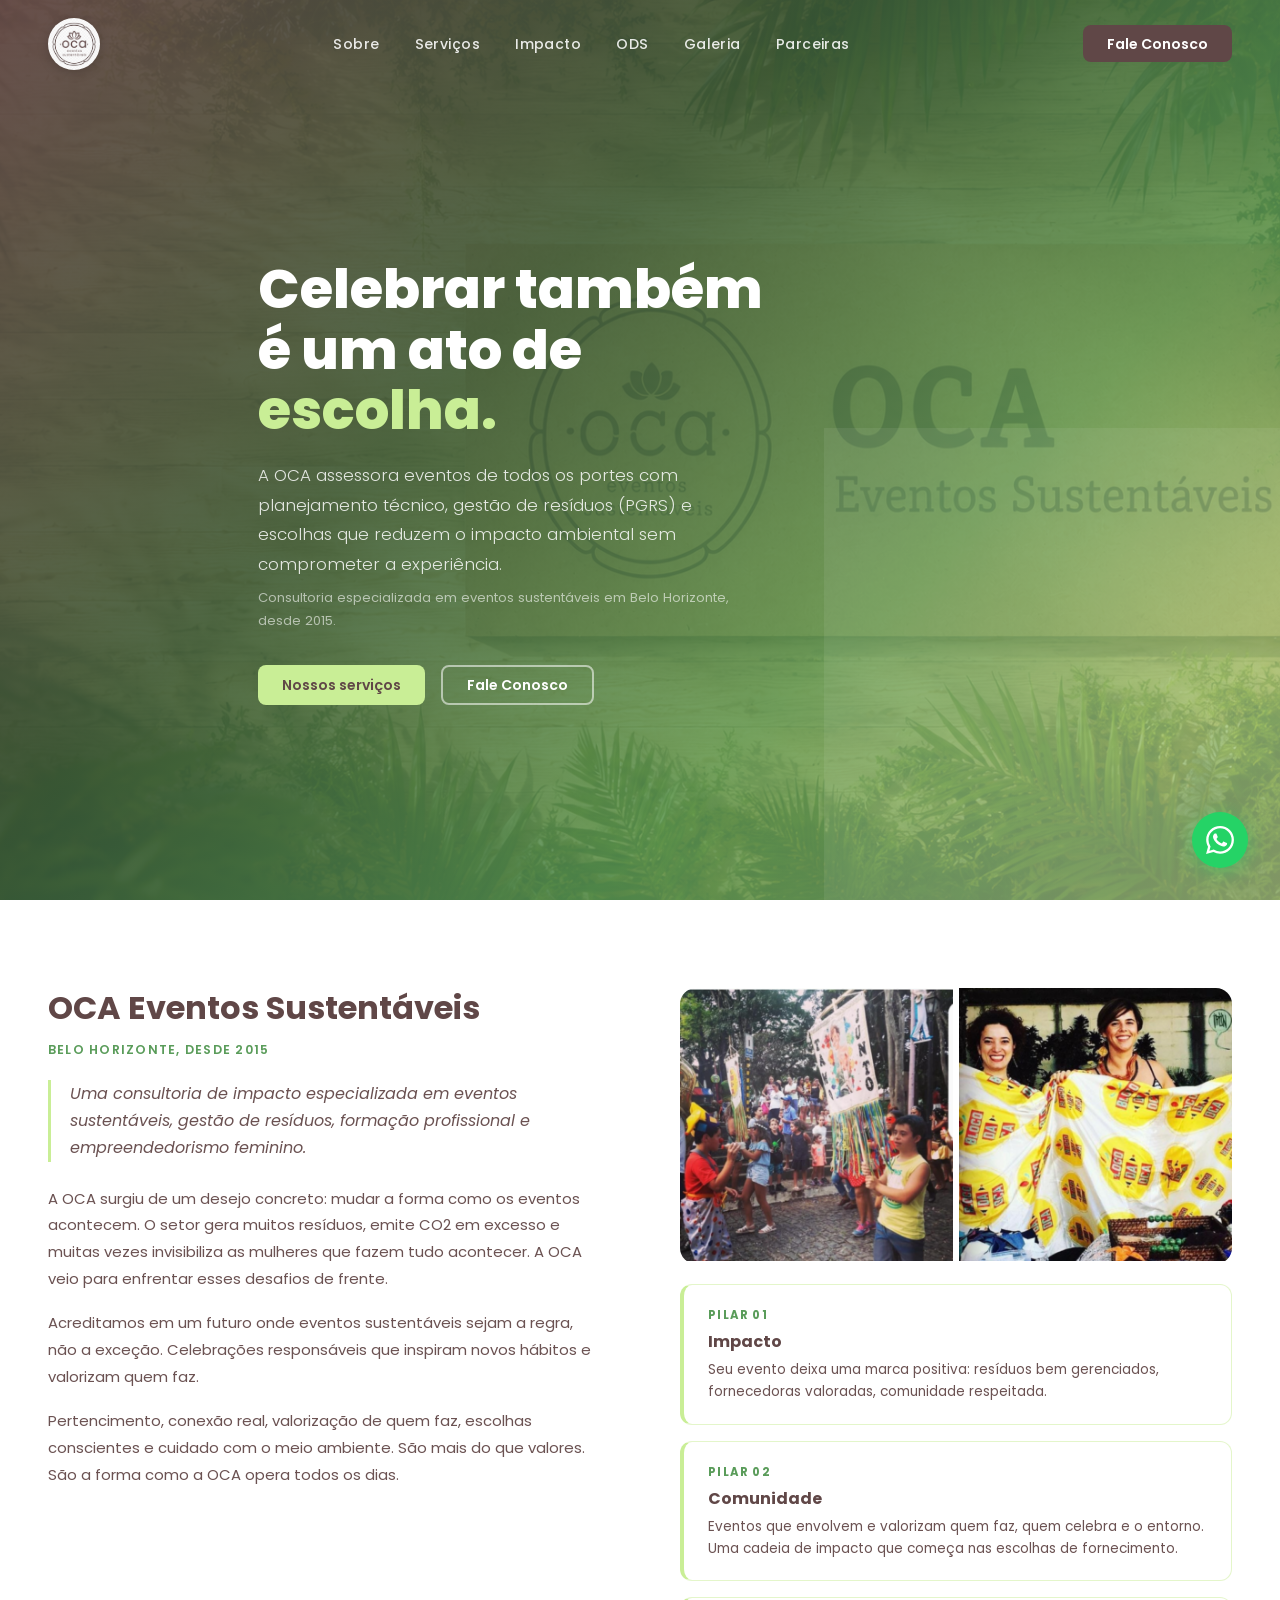
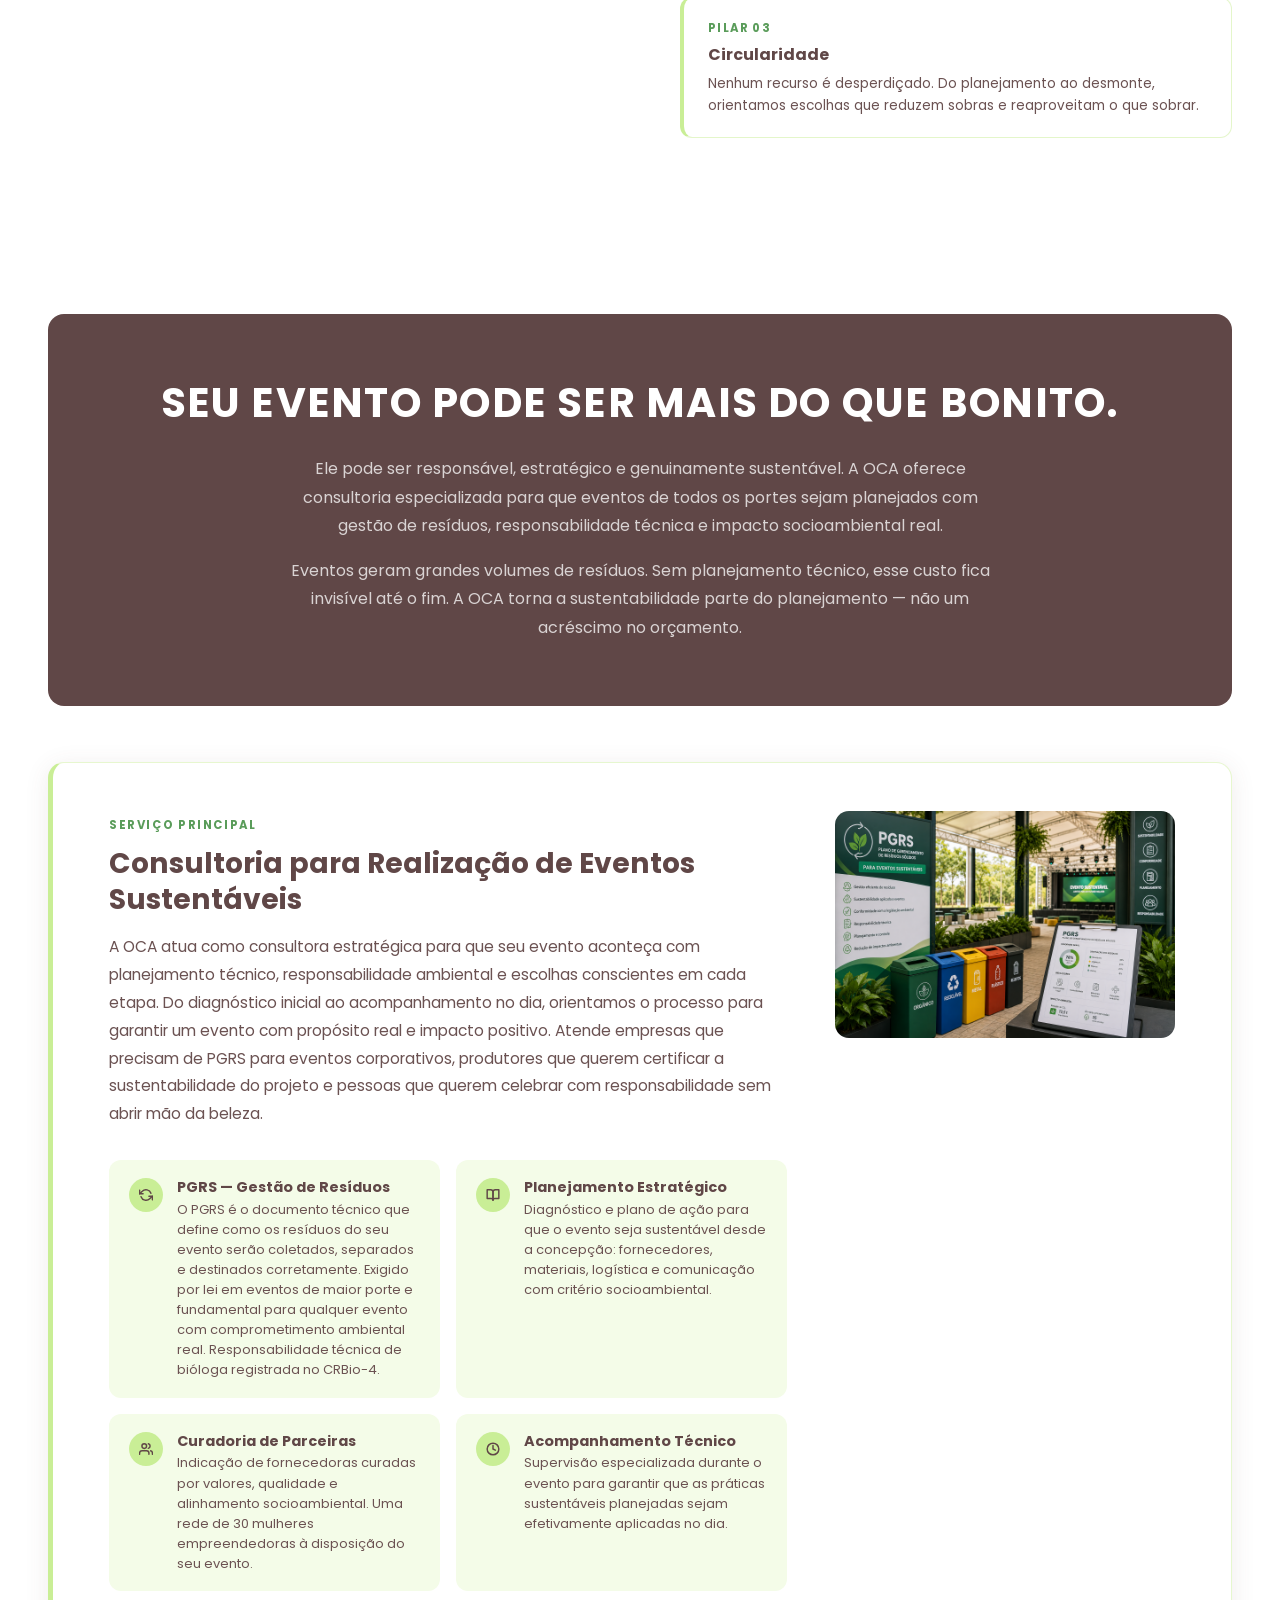
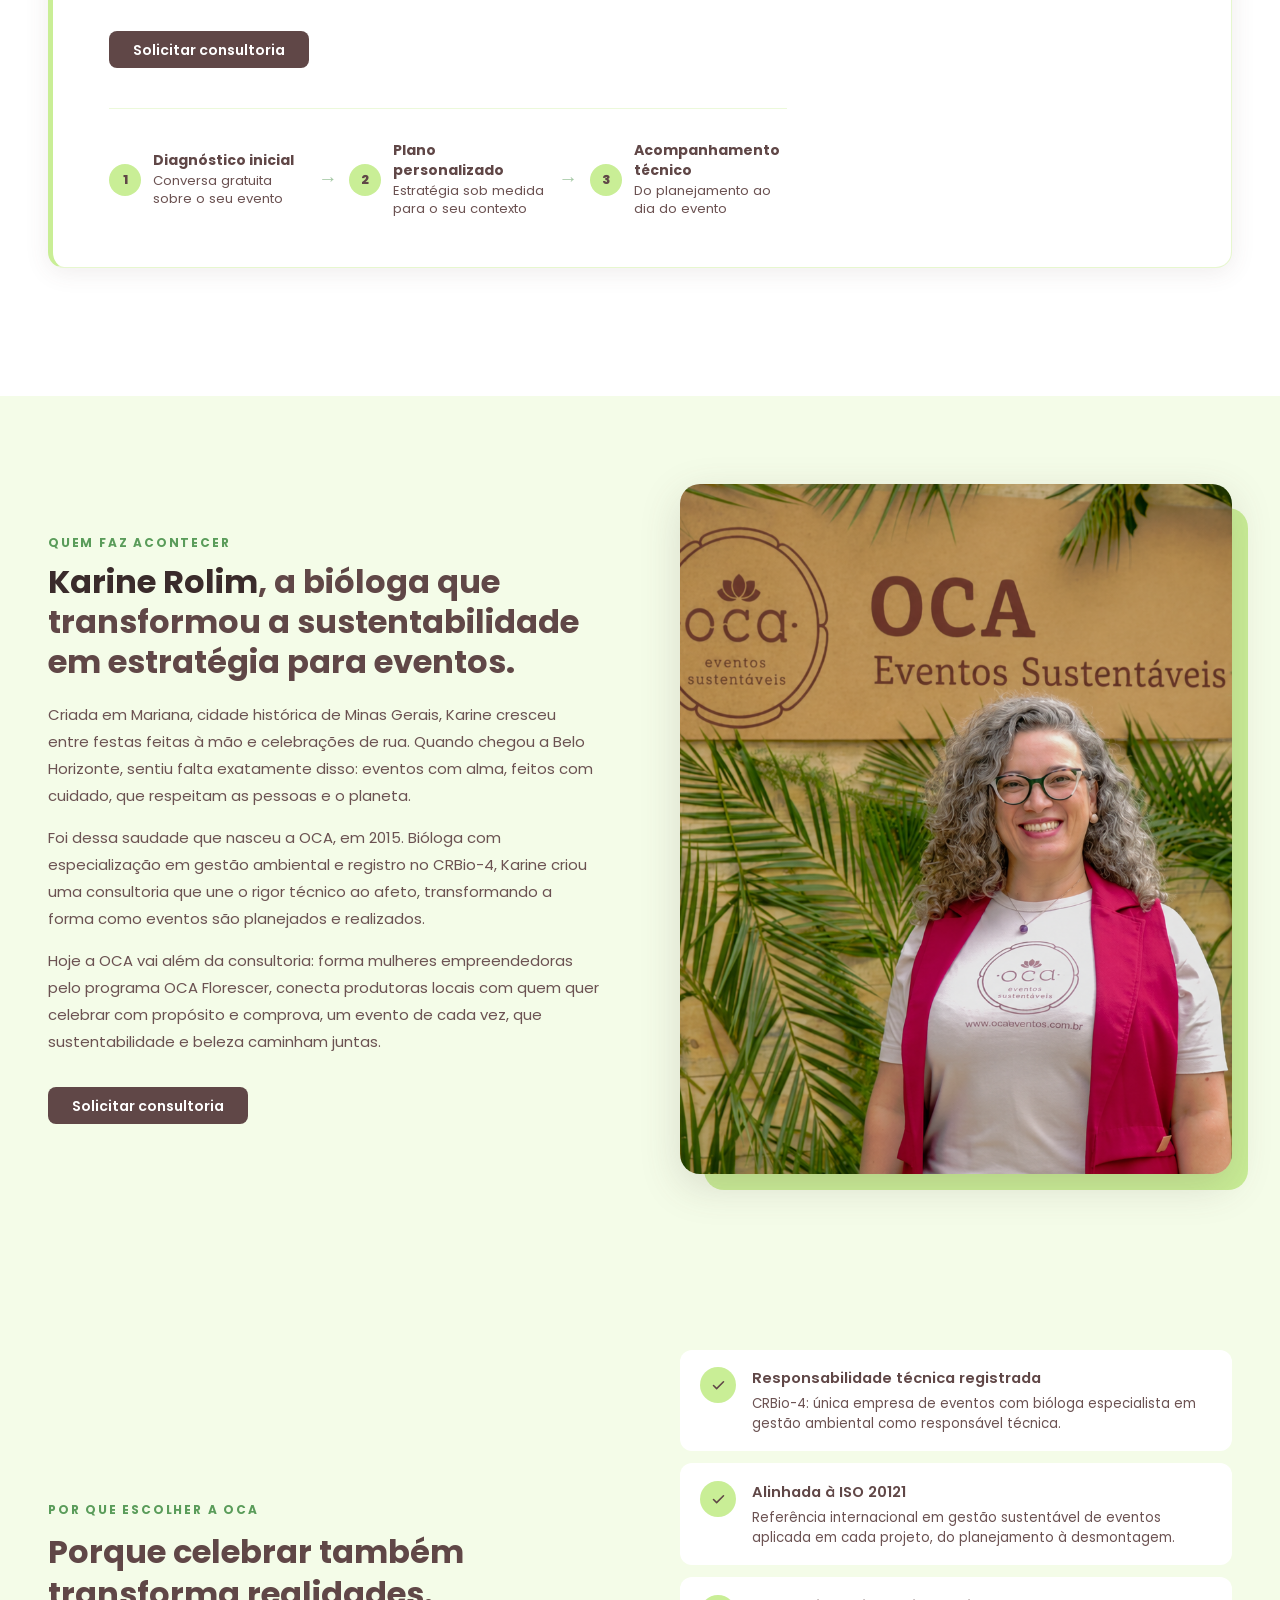
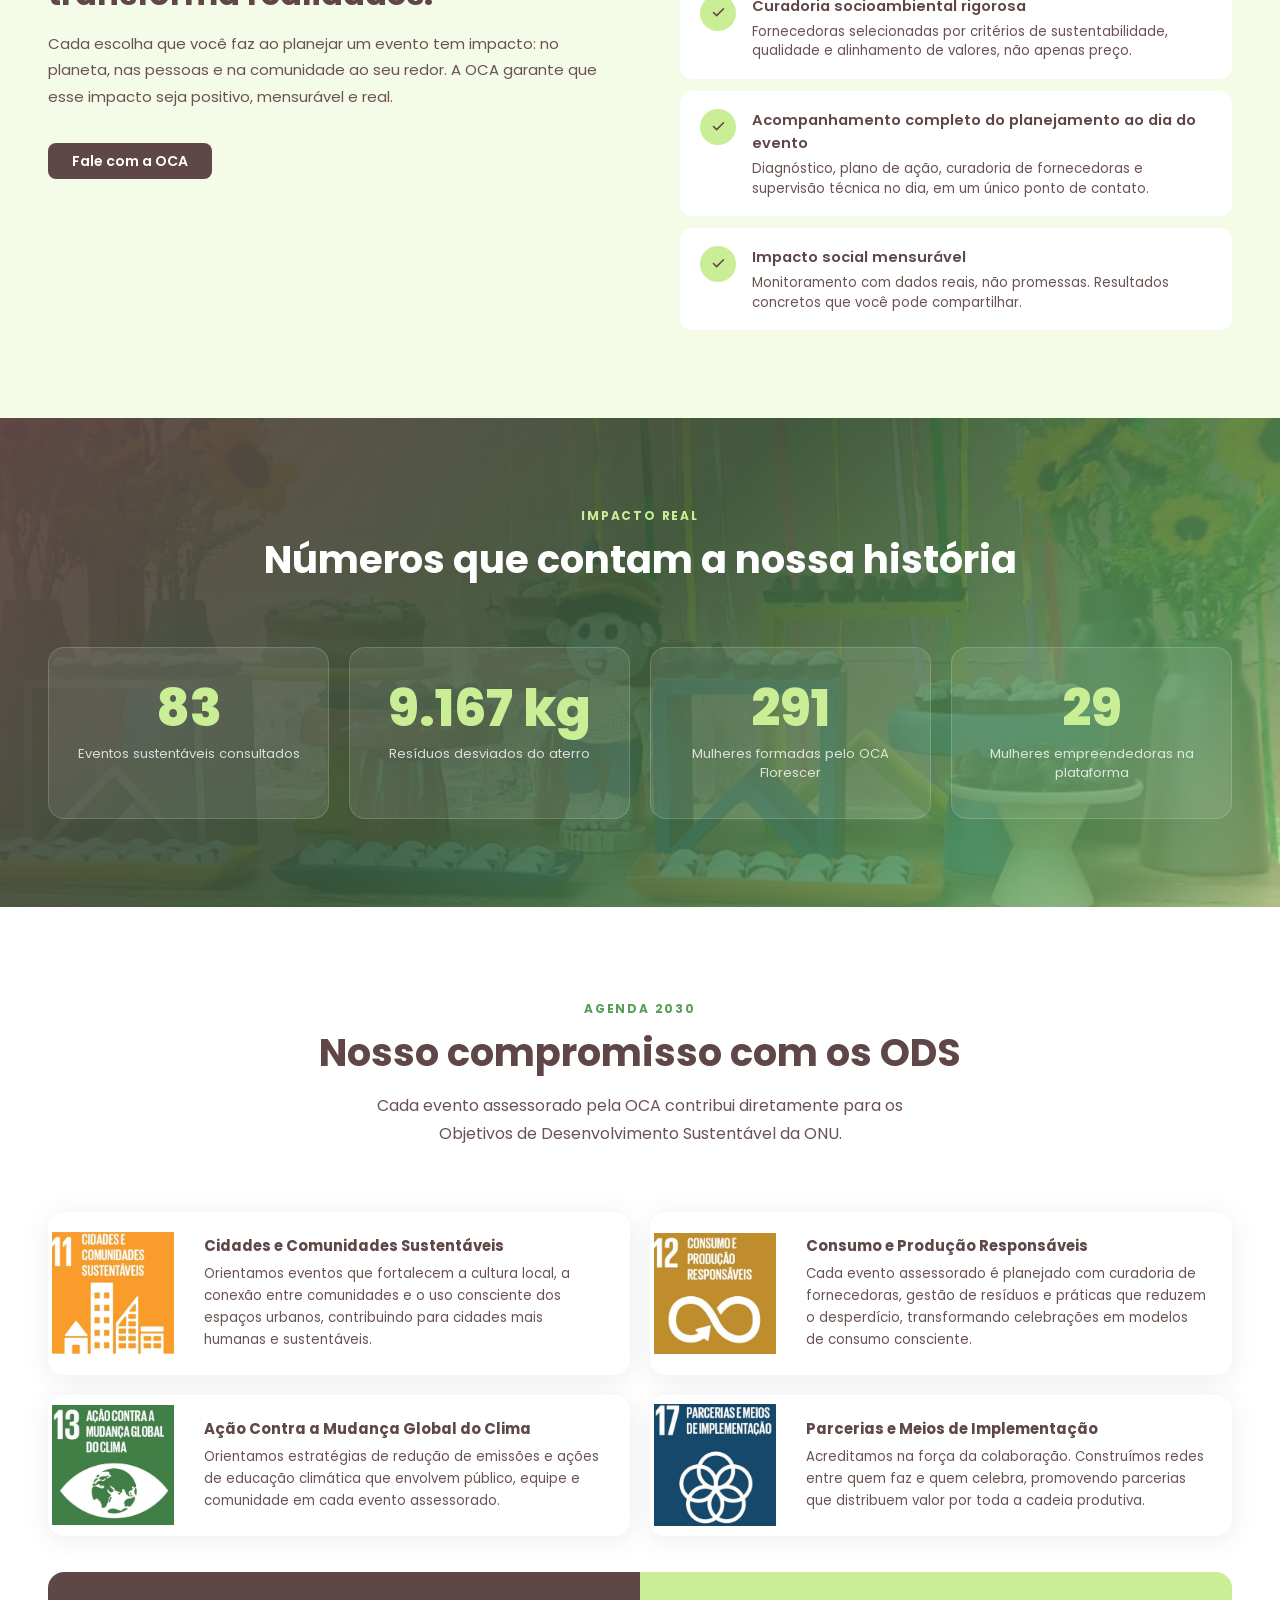
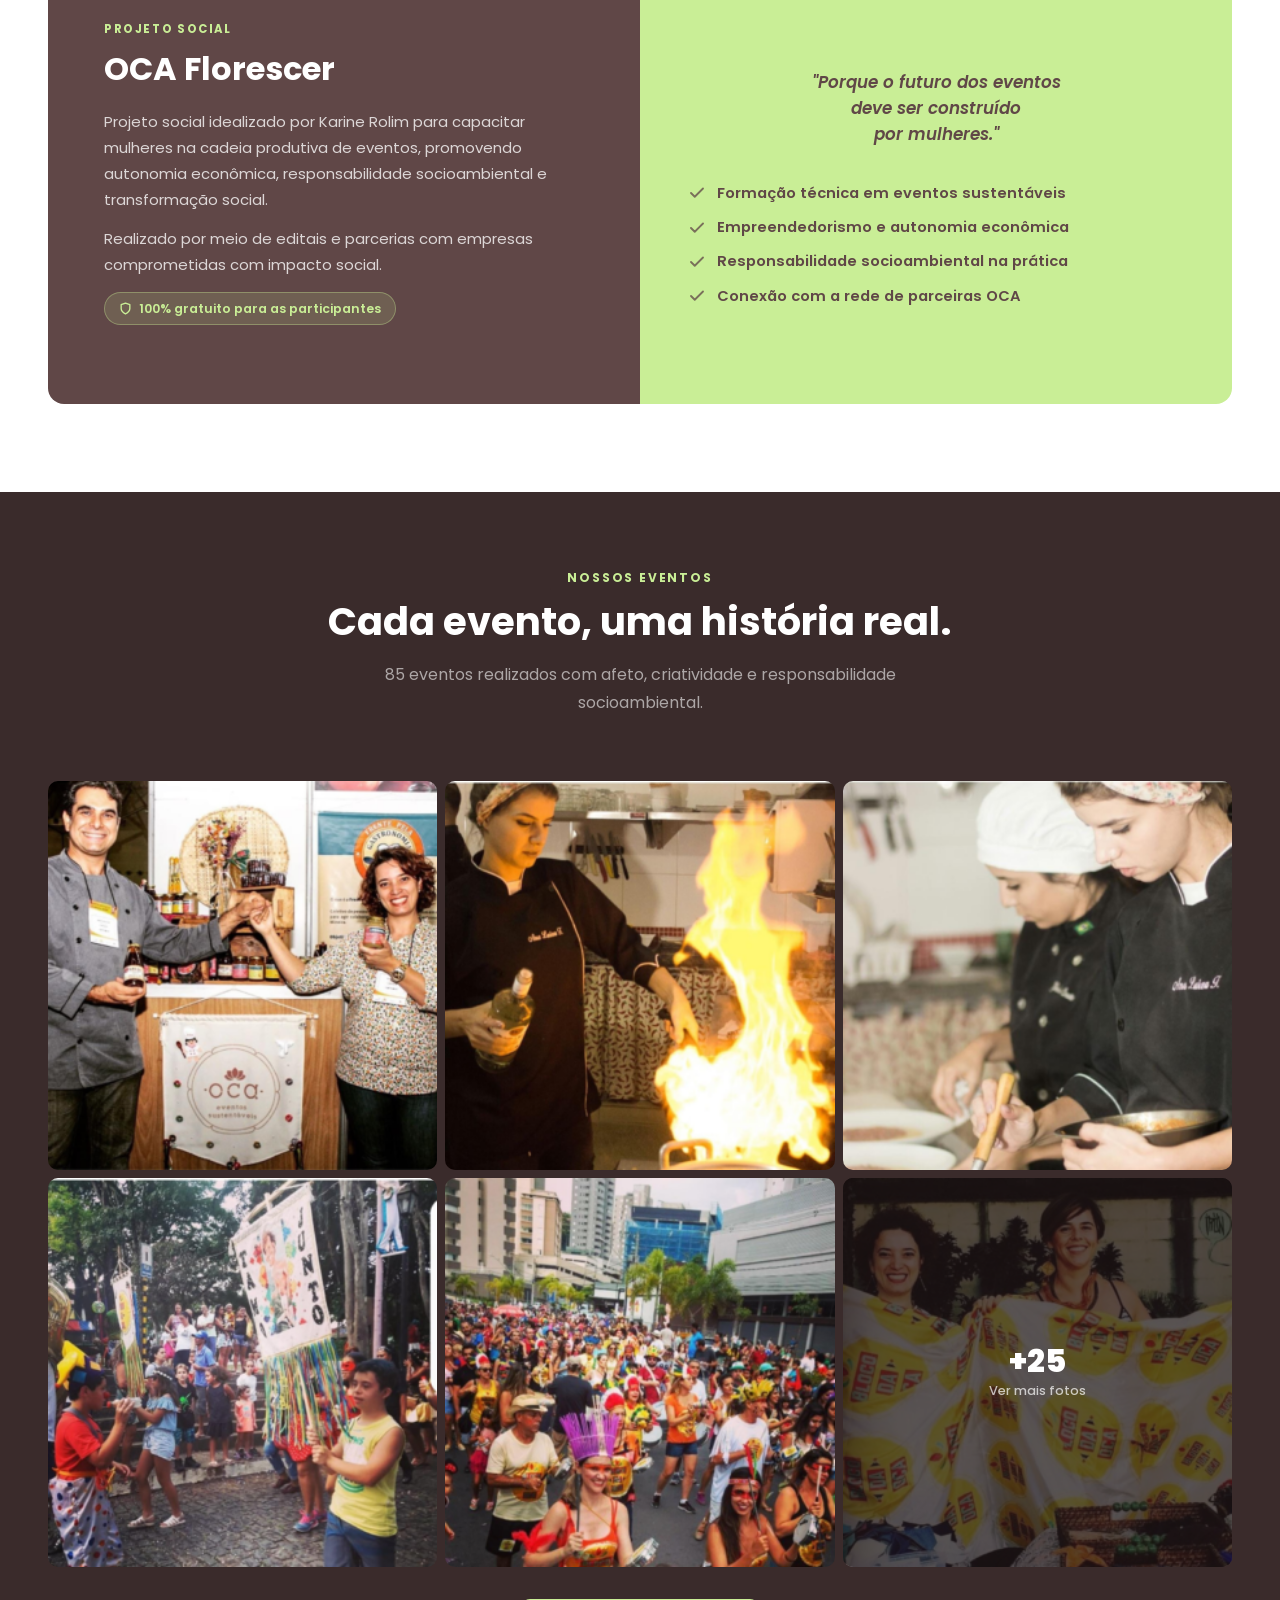
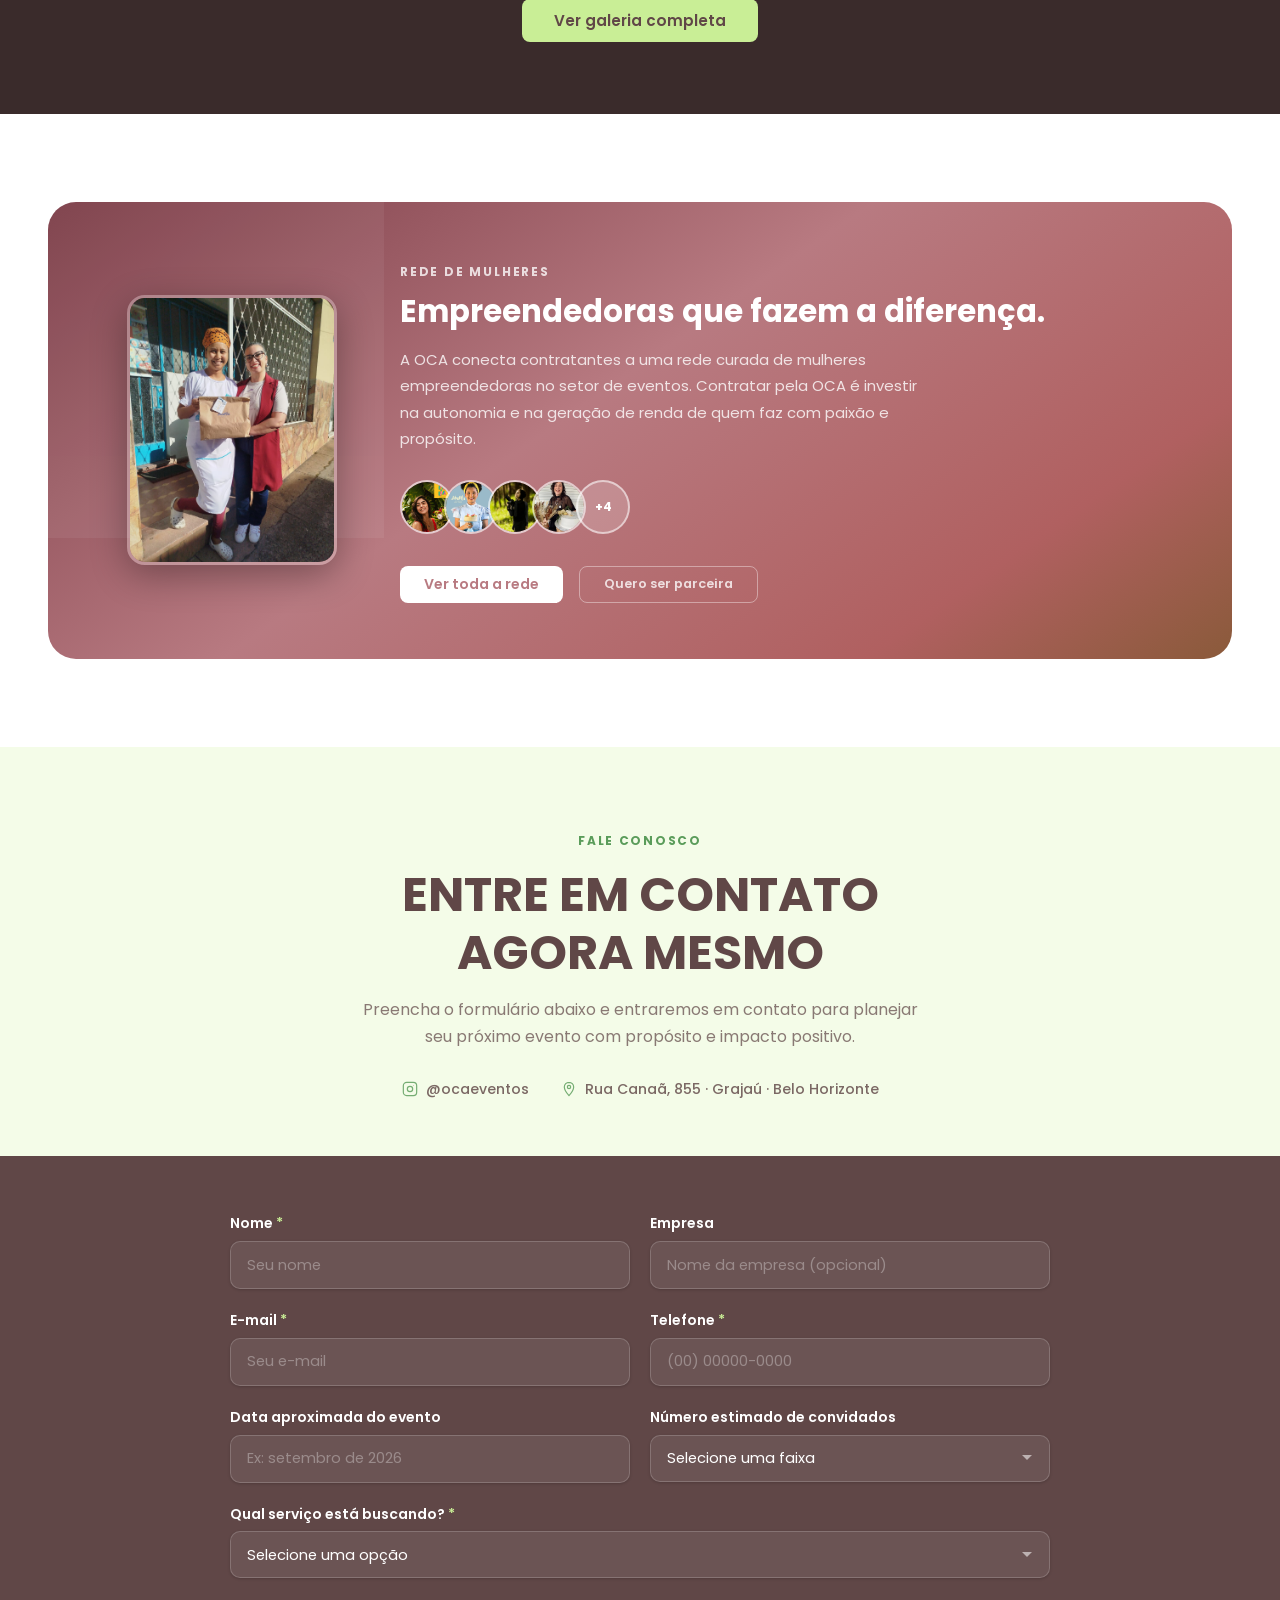
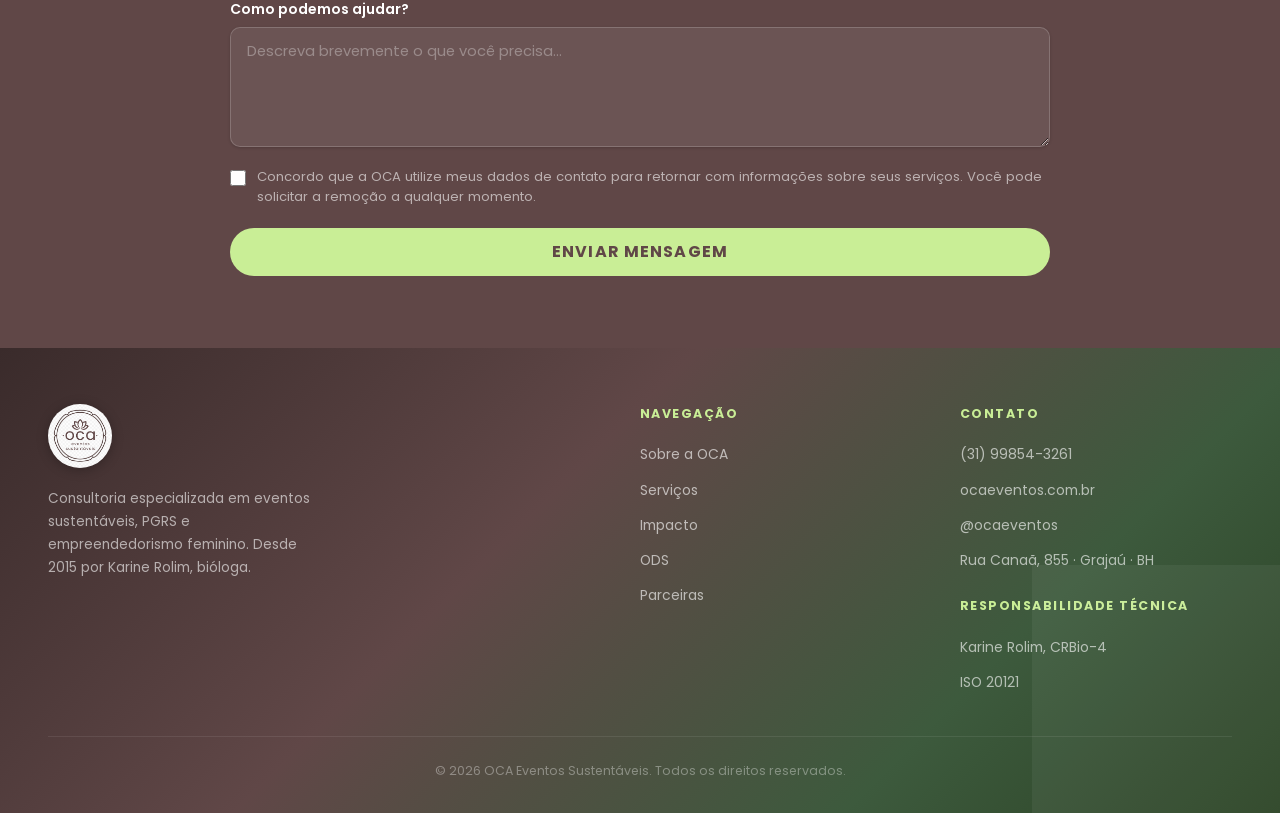
==== commit 1dbc6b0d: "feat(hero): remove card de stats e foto — hero coluna unica centrado na marca OCA" ====
--- a/index.html
+++ b/index.html
@@ -230,13 +230,12 @@
         .hero__inner {
             position: relative;
             z-index: 2;
-            max-width: 1200px;
+            max-width: 860px;
             margin: 0 auto;
             padding: 9rem 3rem 5rem;
-            display: grid;
-            grid-template-columns: 1.2fr 0.8fr;
-            gap: 5rem;
-            align-items: center;
+            display: flex;
+            flex-direction: column;
+            align-items: flex-start;
             width: 100%;
         }
 
@@ -276,20 +275,6 @@
             flex-wrap: wrap;
         }
 
-        .hero__visual {
-            border-radius: 1.25rem;
-            overflow: hidden;
-            align-self: stretch;
-            min-height: 420px;
-        }
-
-        .hero__visual img {
-            width: 100%;
-            height: 100%;
-            object-fit: cover;
-            object-position: center top;
-            display: block;
-        }
 
         /* HERO — animação de entrada */
         @keyframes wordReveal {
@@ -311,7 +296,6 @@
         .hero__text > p:nth-of-type(1) { animation-delay: 1.1s; }
         .hero__text > p:nth-of-type(2) { animation-delay: 1.22s; }
         .hero__buttons       { animation: heroFadeUp 0.6s ease both; animation-delay: 1.38s; }
-        .hero__visual        { animation: heroFadeUp 0.7s ease both; animation-delay: 0.45s; }
 
         /* Word cycle */
         .word-cycle {
@@ -346,7 +330,7 @@
         }
 
         @media (prefers-reduced-motion: reduce) {
-            .hw, .hero__text > p, .hero__buttons, .hero__visual {
+            .hw, .hero__text > p, .hero__buttons {
                 animation: none; opacity: 1; filter: none; transform: none;
             }
             .wc-word { transition: none; }
@@ -2019,14 +2003,8 @@
 
             /* Hero */
             .hero__inner {
-                grid-template-columns: 1fr;
                 padding: 7rem 1.25rem 3.5rem;
-                gap: 2rem;
             }
-            .hero__visual { display: none; }
-            .hero__stats { grid-template-columns: 1fr 1fr; gap: 1.25rem 1rem; }
-            .hero__stat strong { font-size: 1.85rem; }
-            .hero__stat span { font-size: 0.76rem; }
 
             /* Seções em 1 coluna */
             .sobre__grid,
@@ -2481,11 +2459,6 @@
                     <a href="#servicos" class="btn btn--green">Nossos serviços</a>
                     <a href="#contato"  class="btn btn--outline-white">Fale Conosco</a>
                 </div>
-            </div>
-            <div class="hero__visual">
-                <img src="identidade/fotos/WhatsApp-Image-2024-07-08-at-11.24.03-1152x1536.jpeg"
-                     alt="Evento assessorado pela OCA Eventos Sustentáveis — Belo Horizonte"
-                     loading="eager">
             </div>
         </div>
     </section>
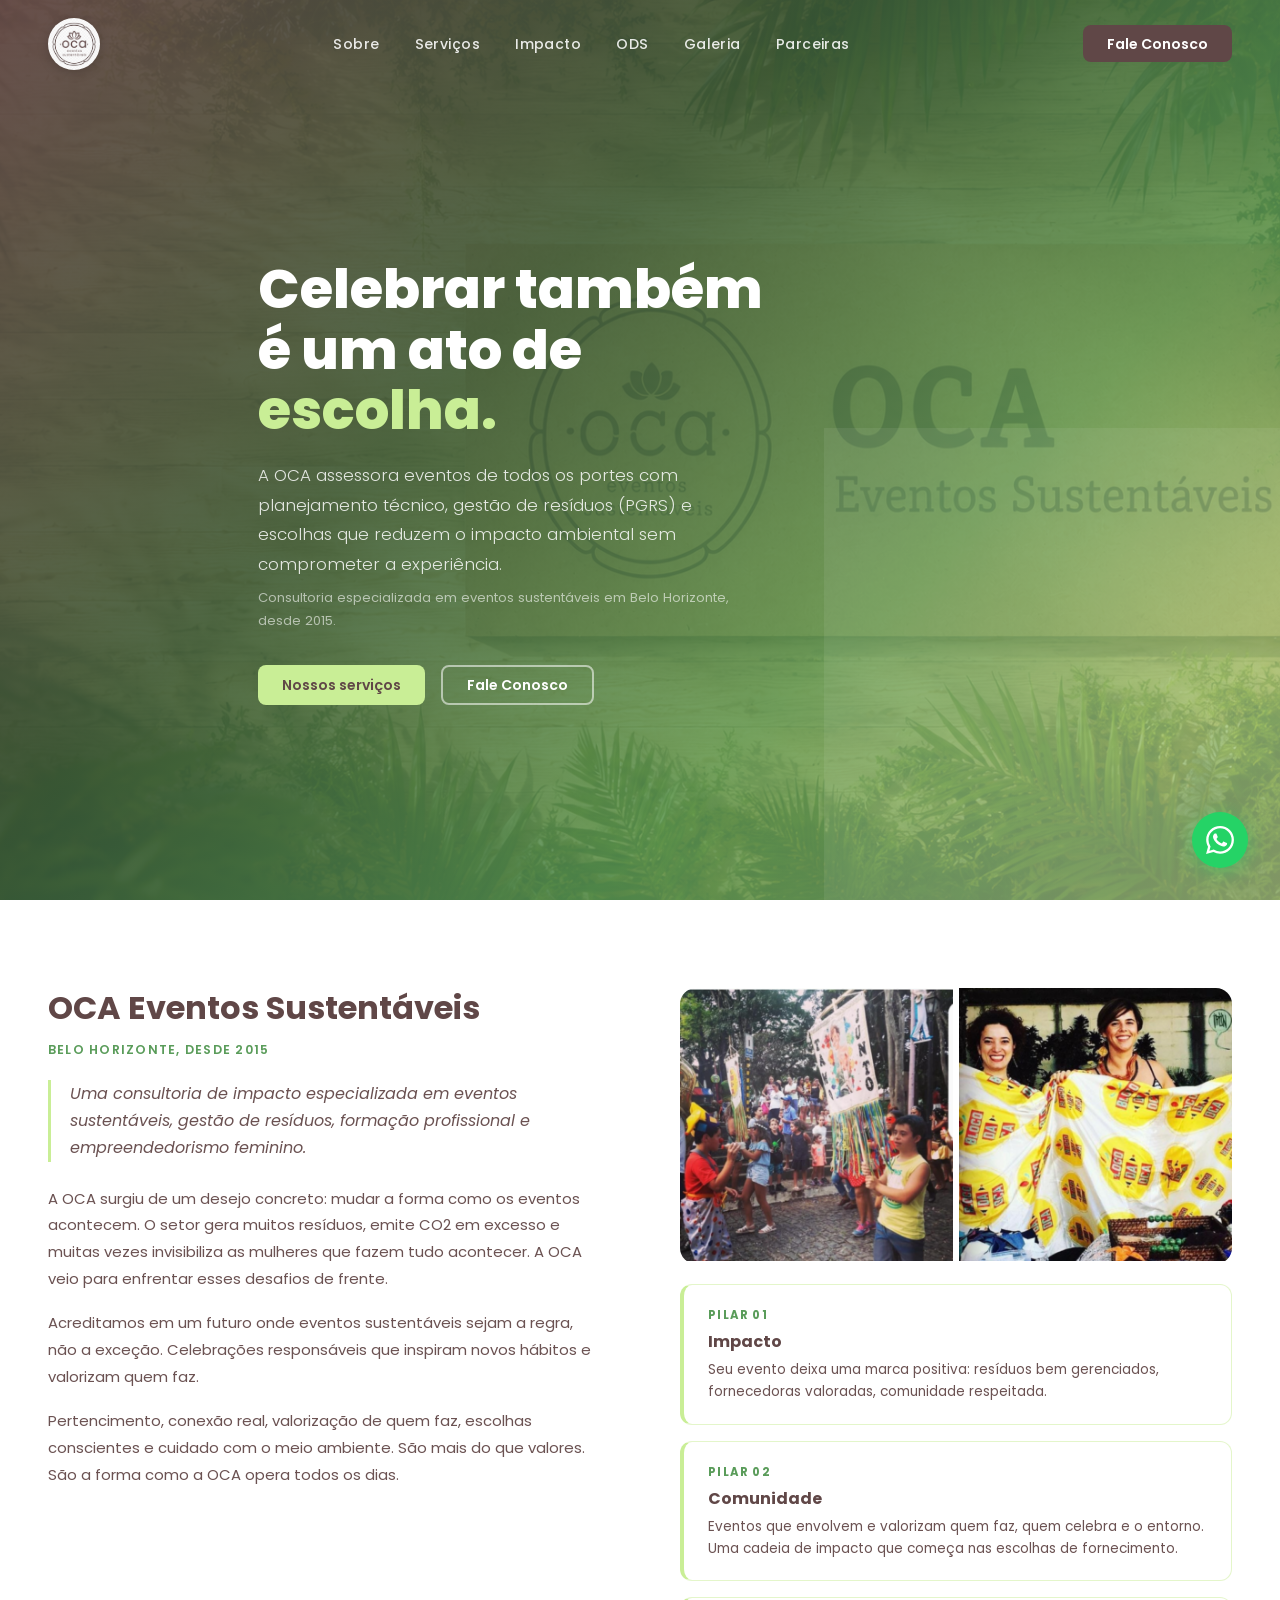
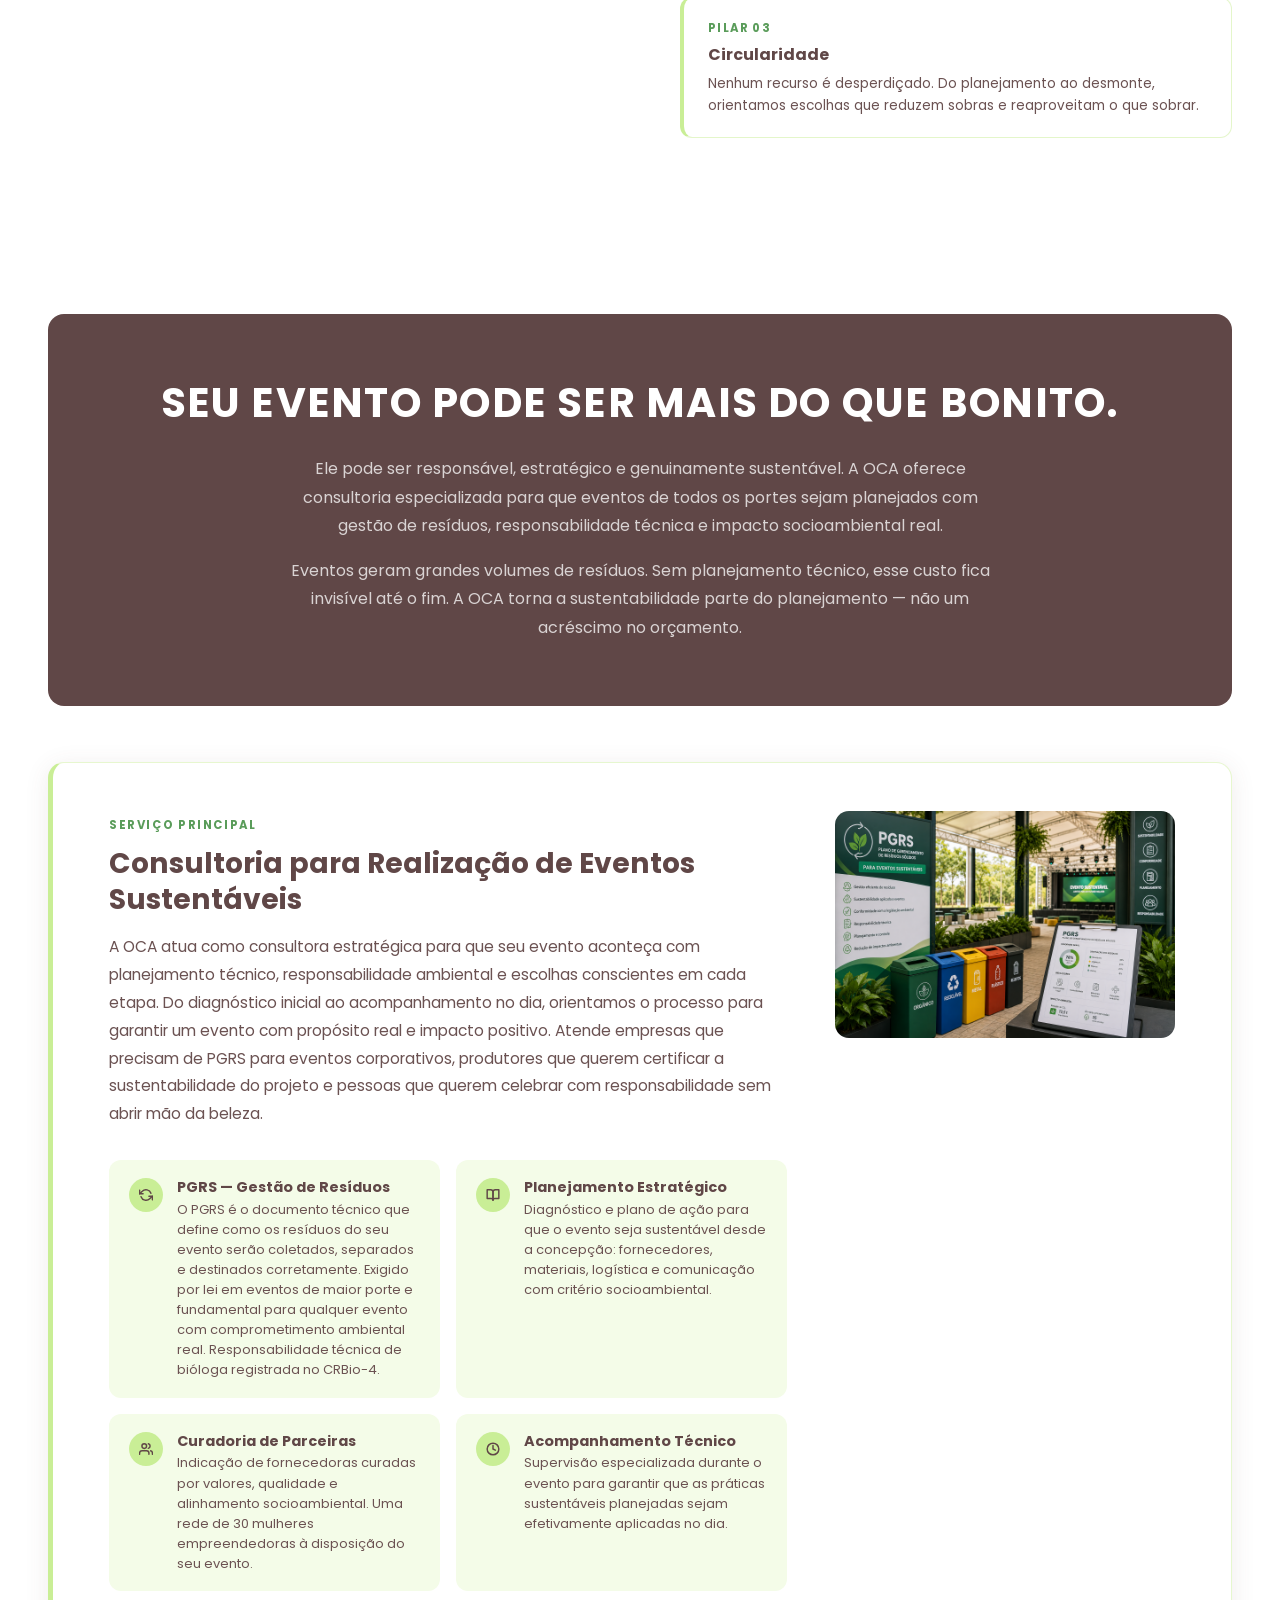
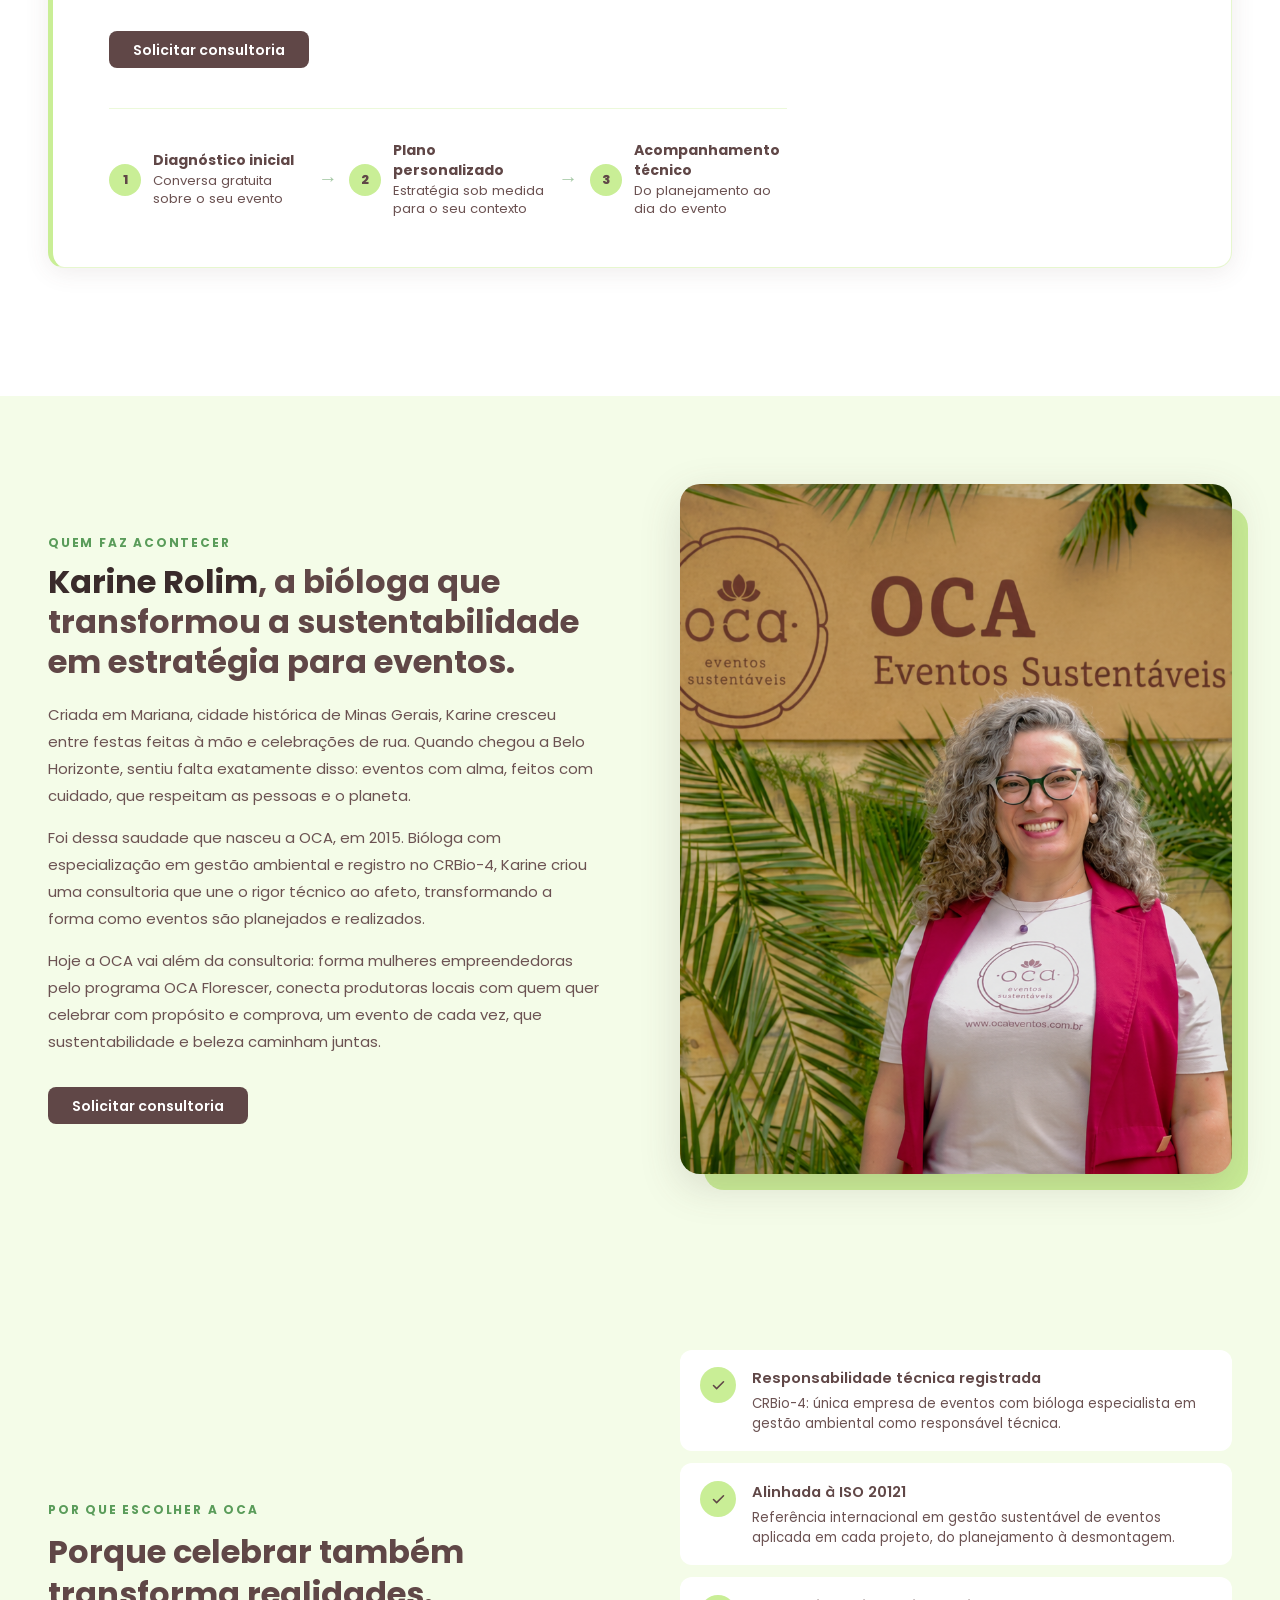
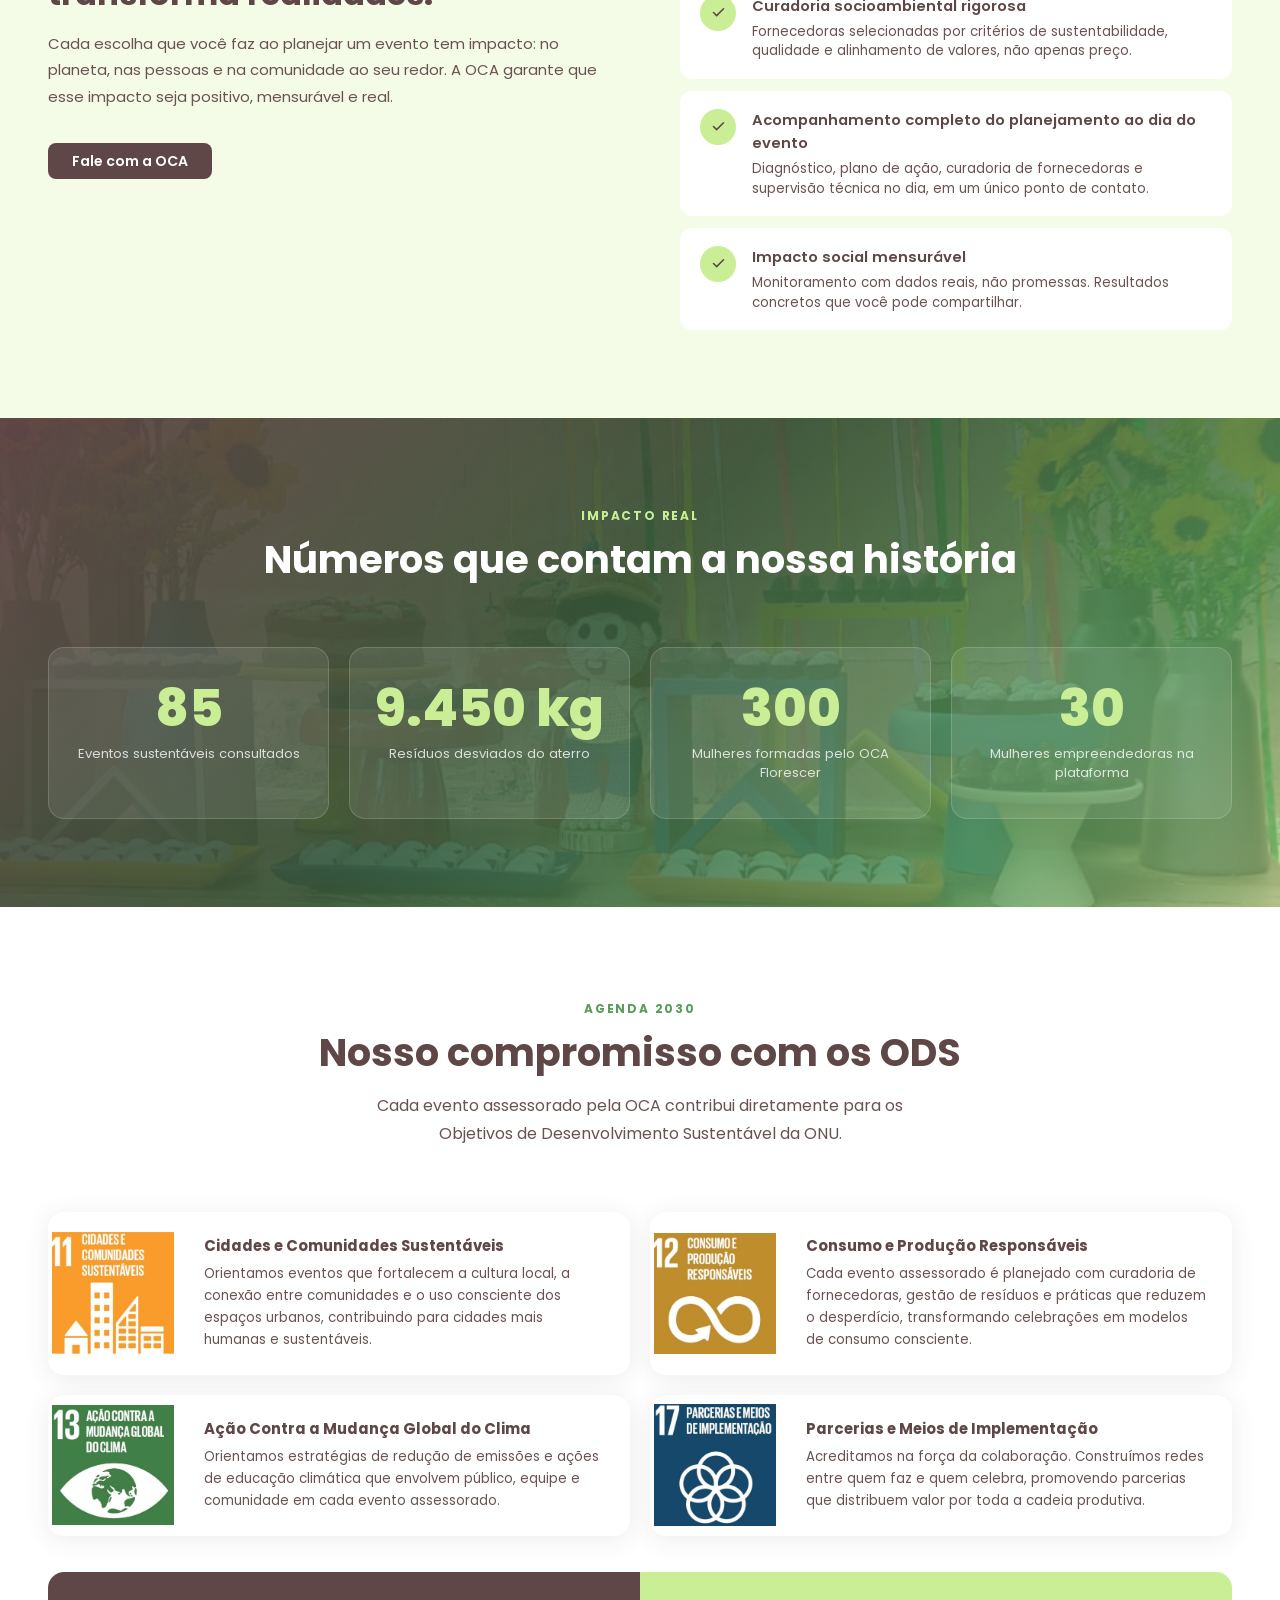
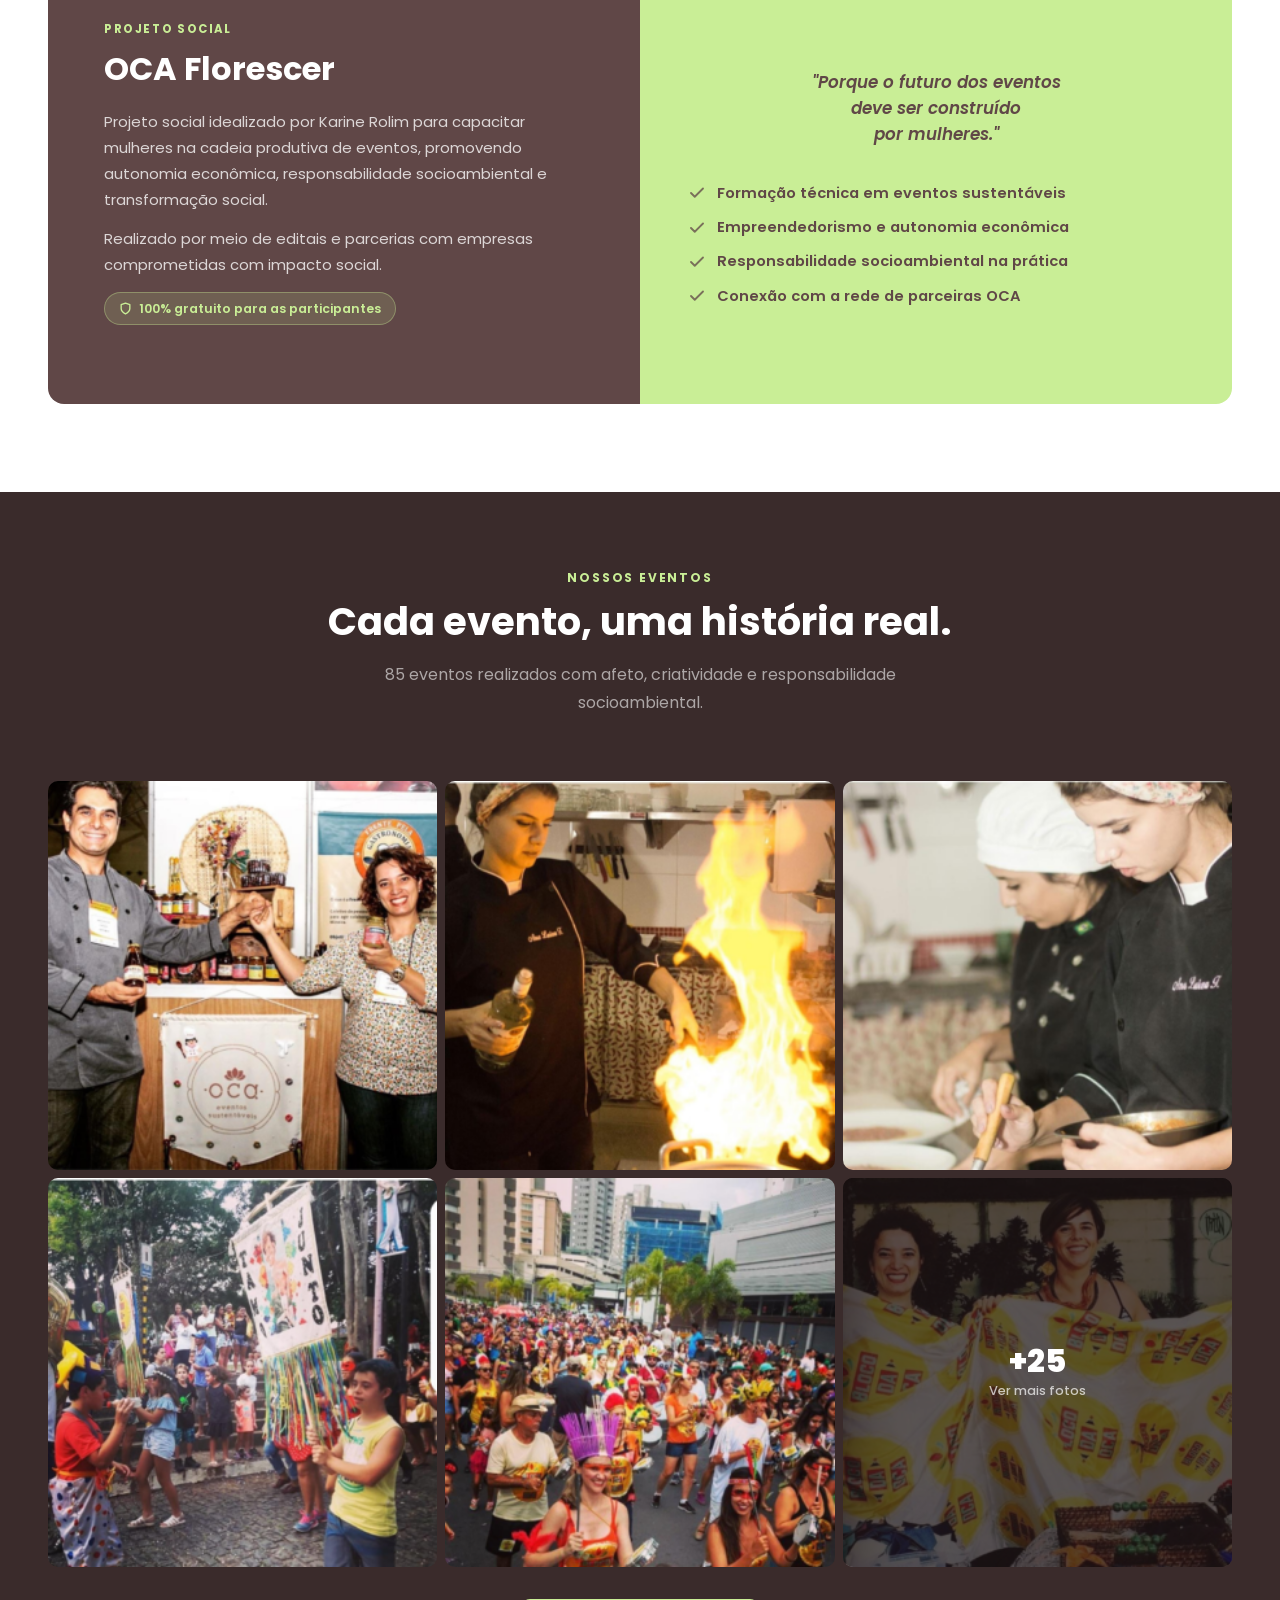
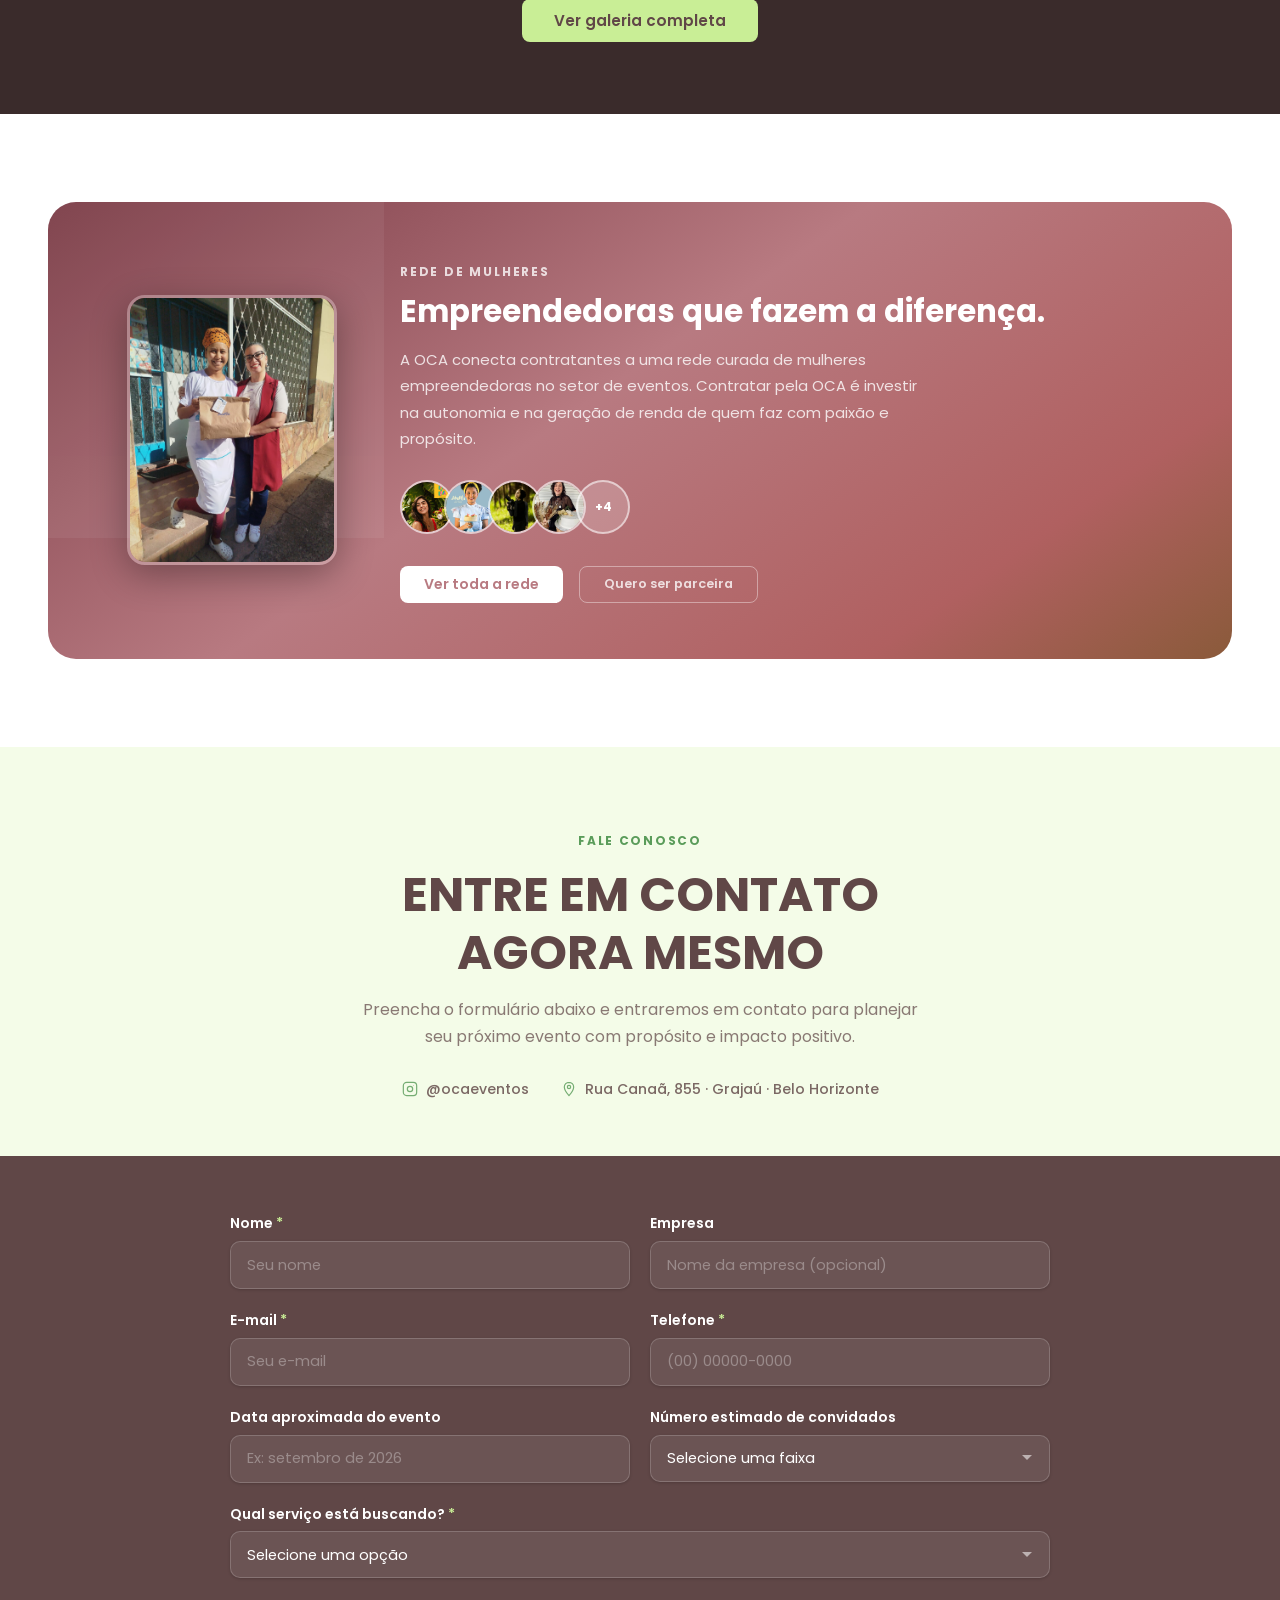
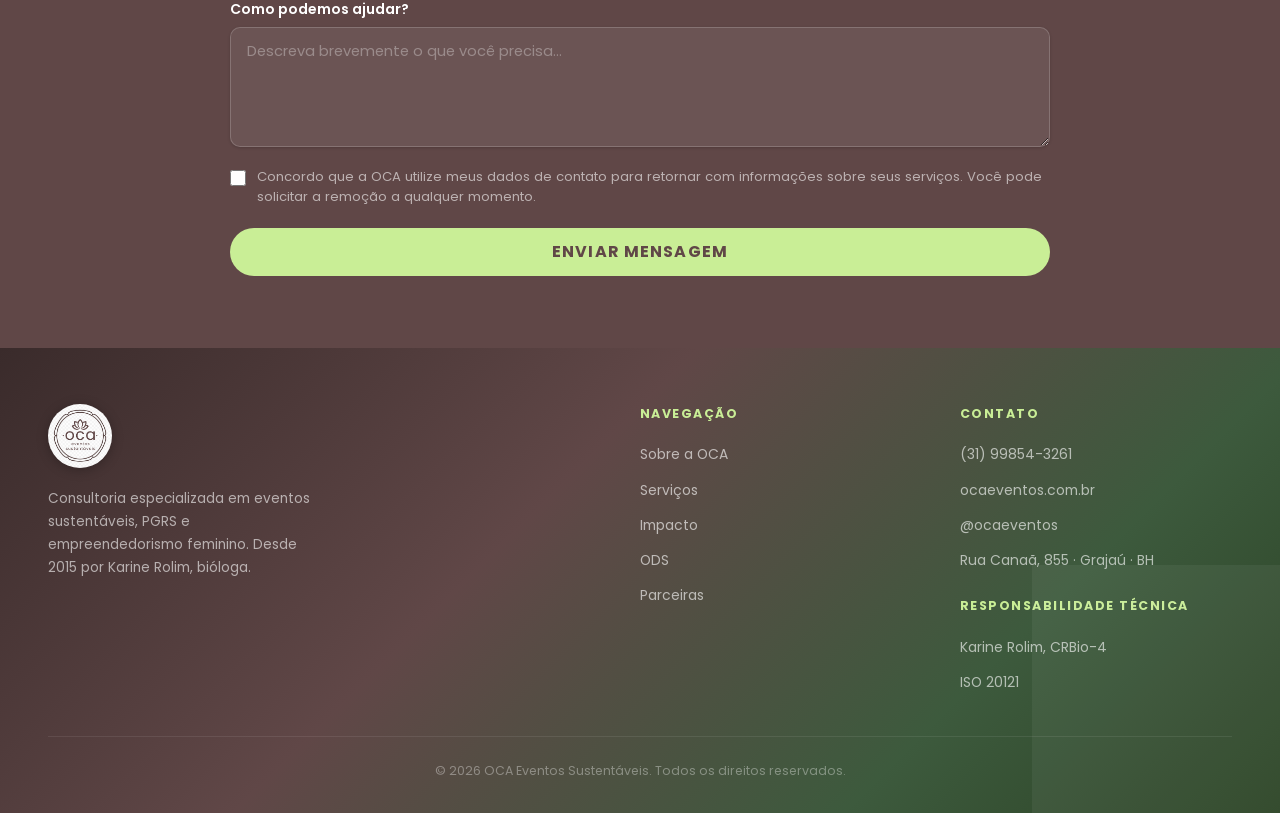
==== commit 46c288ff: "fix(mobile): auditoria responsividade — nav menu, touch targets, mosaico, CSS orfao" ====
--- a/index.html
+++ b/index.html
@@ -175,7 +175,7 @@
         .navbar__mobile {
             display: none;
             position: fixed;
-            top: 70px; left: 0; right: 0;
+            top: 82px; left: 0; right: 0;
             background: var(--white);
             padding: 1.5rem 2rem 2rem;
             box-shadow: 0 8px 30px rgba(0,0,0,0.1);
@@ -436,6 +436,10 @@
             border-radius: var(--radius);
             overflow: hidden;
             aspect-ratio: 2 / 1;
+        }
+
+        @media (max-width: 768px) {
+            .sobre__mosaic { aspect-ratio: 4 / 3; }
         }
 
         .sobre__mosaic img {
@@ -1458,8 +1462,8 @@
             background: rgba(96,71,71,0.88);
             color: var(--white);
             border: none;
-            width: 34px;
-            height: 34px;
+            width: 44px;
+            height: 44px;
             border-radius: 50%;
             font-size: 1rem;
             cursor: pointer;
@@ -1932,8 +1936,8 @@
         }
 
         .galeria-modal__close {
-            width: 40px;
-            height: 40px;
+            width: 44px;
+            height: 44px;
             border-radius: 50%;
             background: rgba(255,255,255,0.1);
             border: none;
@@ -2085,8 +2089,6 @@
         @media (max-width: 480px) {
             /* Hero */
             .hero__inner { padding: 6rem 1.25rem 3rem; }
-            .hero__card { padding: 1.5rem 1.25rem; }
-            .hero__tagline { font-size: 0.75rem; }
             .hero__buttons { flex-direction: column; gap: 0.75rem; }
             .hero__buttons .btn { width: 100%; justify-content: center; text-align: center; }
 
@@ -2142,10 +2144,7 @@
             .navbar.scrolled { padding: 0.65rem 1rem; }
 
             /* Hero */
-            .hero__inner { padding: 5.5rem 1rem 2.5rem; gap: 1.75rem; }
-            .hero__stat strong { font-size: 1.6rem; }
-            .hero__stat span { font-size: 0.68rem; }
-            .hero__card { padding: 1.25rem 1rem; }
+            .hero__inner { padding: 5.5rem 1rem 2.5rem; }
 
             /* Serviços */
             .servicos__challenge { padding: 1.75rem 1rem; }
@@ -2192,8 +2191,6 @@
         @media (max-width: 340px) {
             /* Hero h1 — reduz para caber "responsabilidade." no word-cycle */
             .hero__text h1 { font-size: 1.62rem; }
-            .hero__stat strong { font-size: 1.42rem; }
-            .hero__card { padding: 1.1rem 0.85rem; }
 
             /* Florescer — stats compactos */
             .florescer-stat__number { font-size: 1.55rem; }
